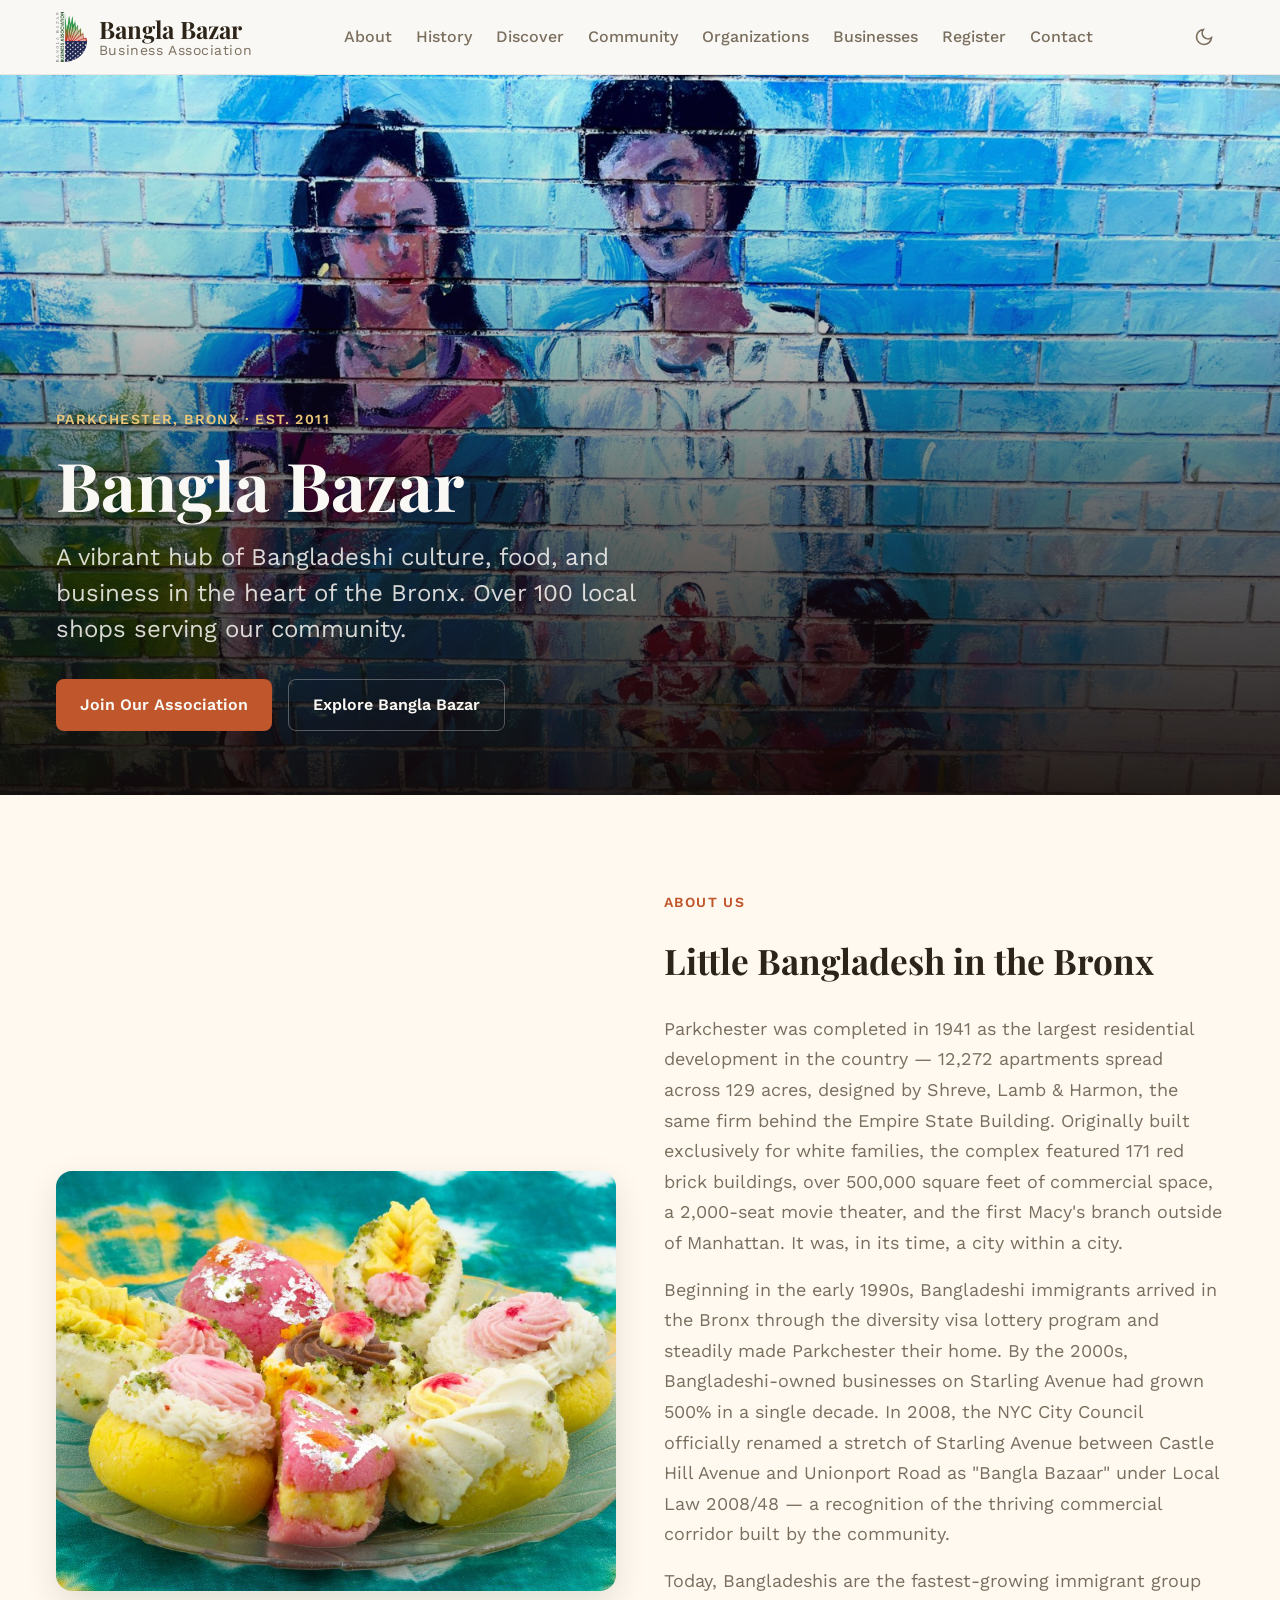
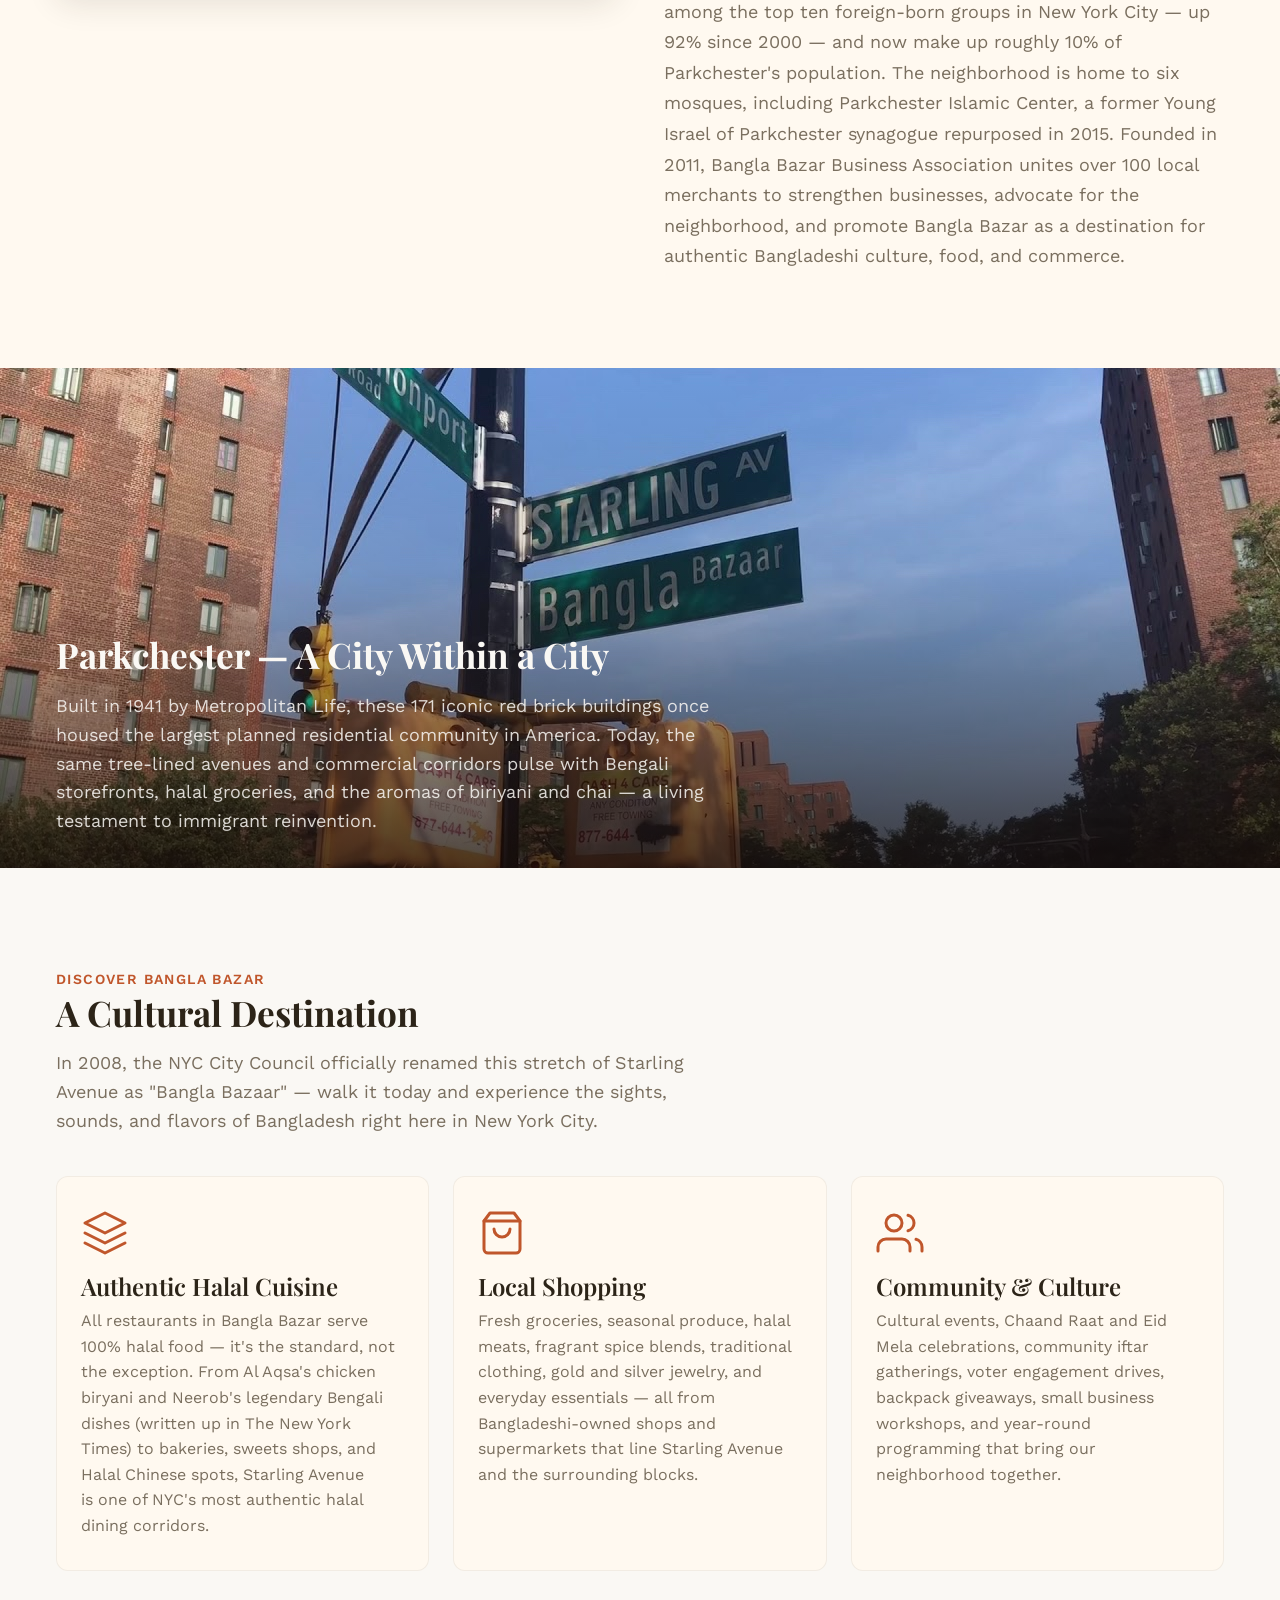
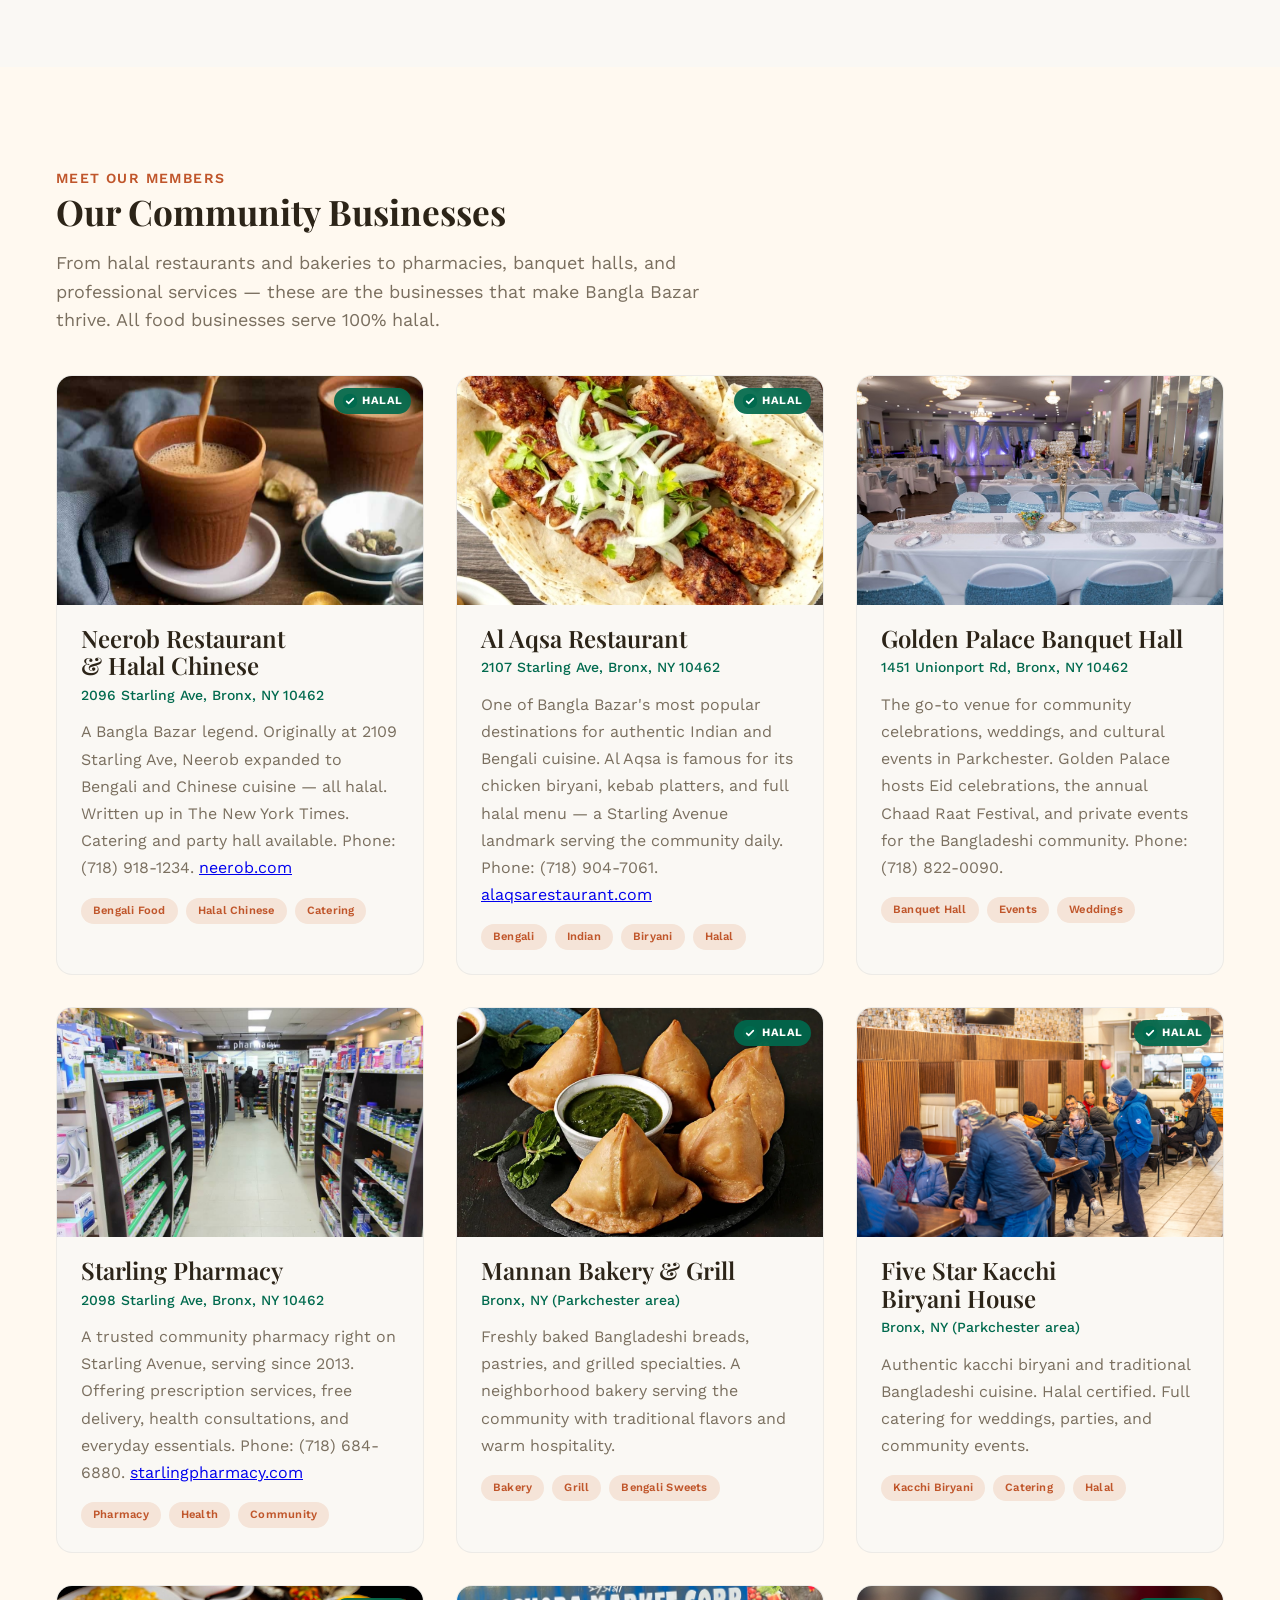
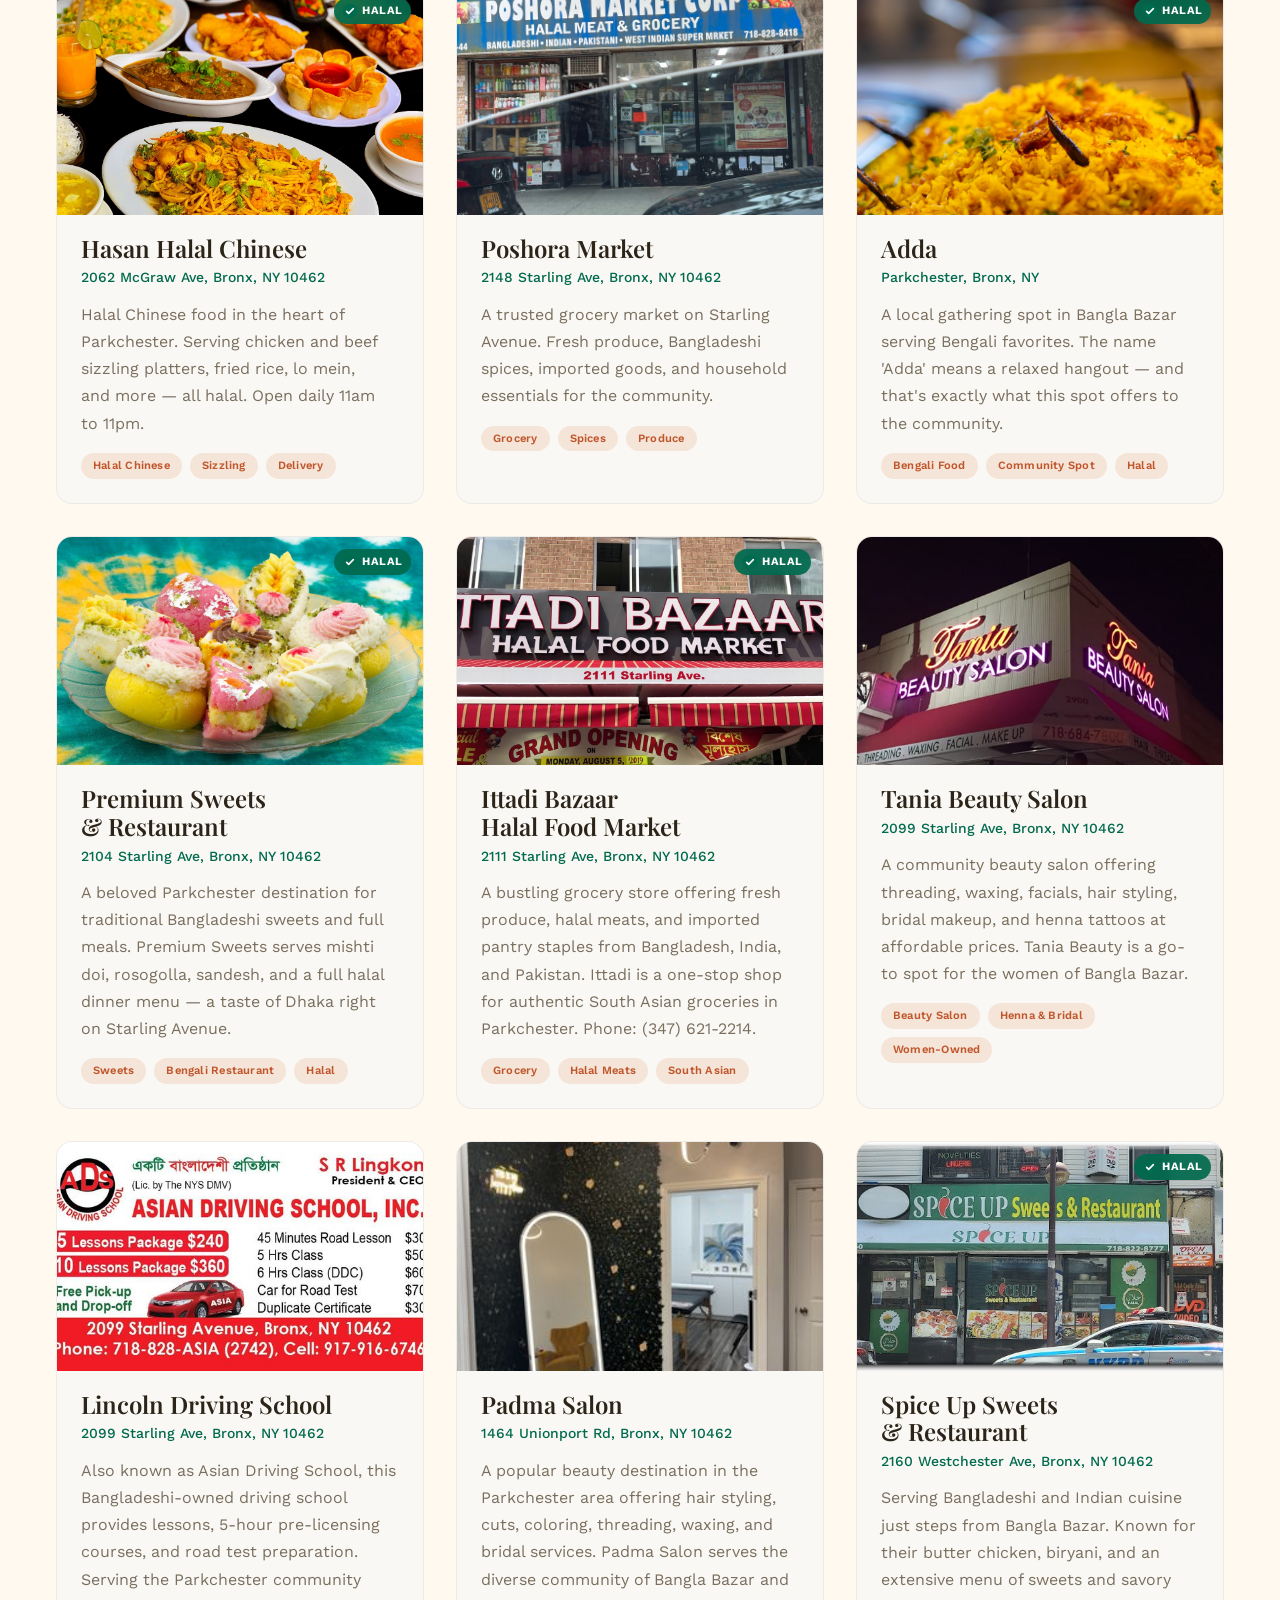
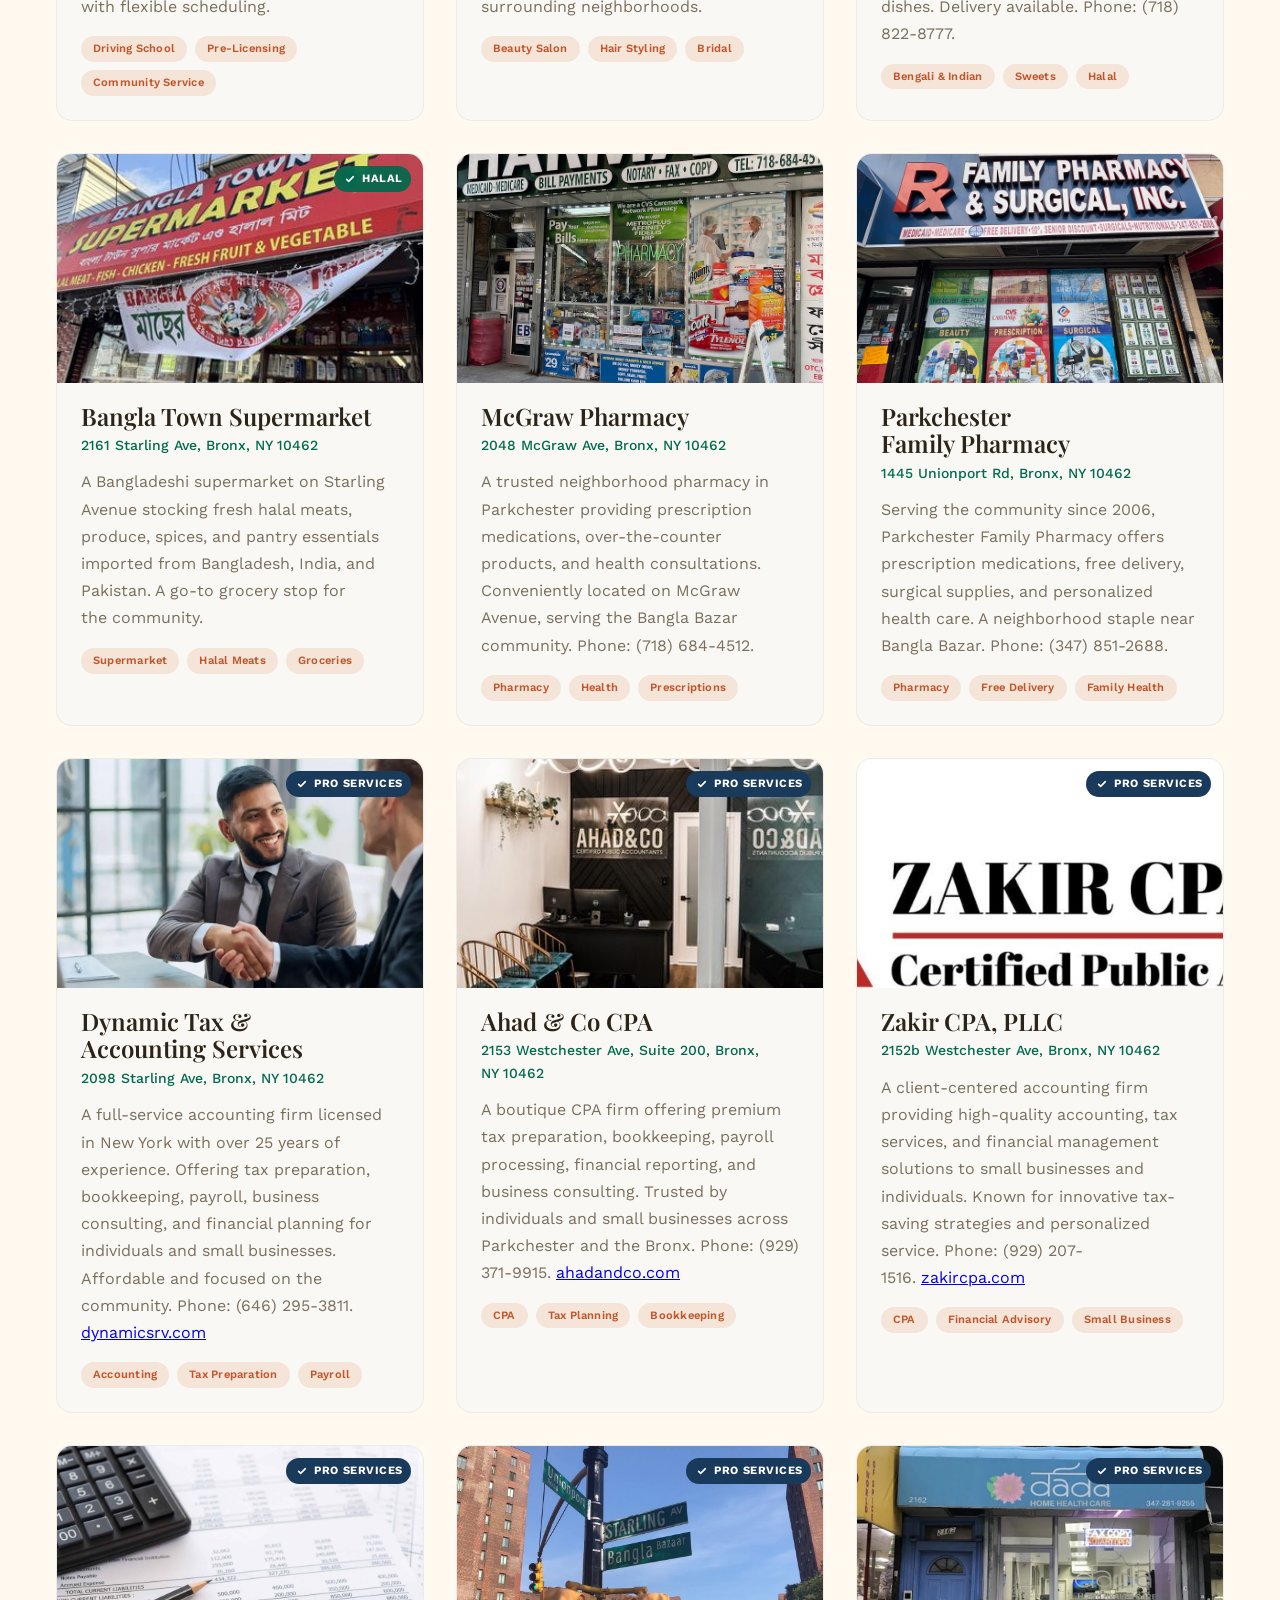
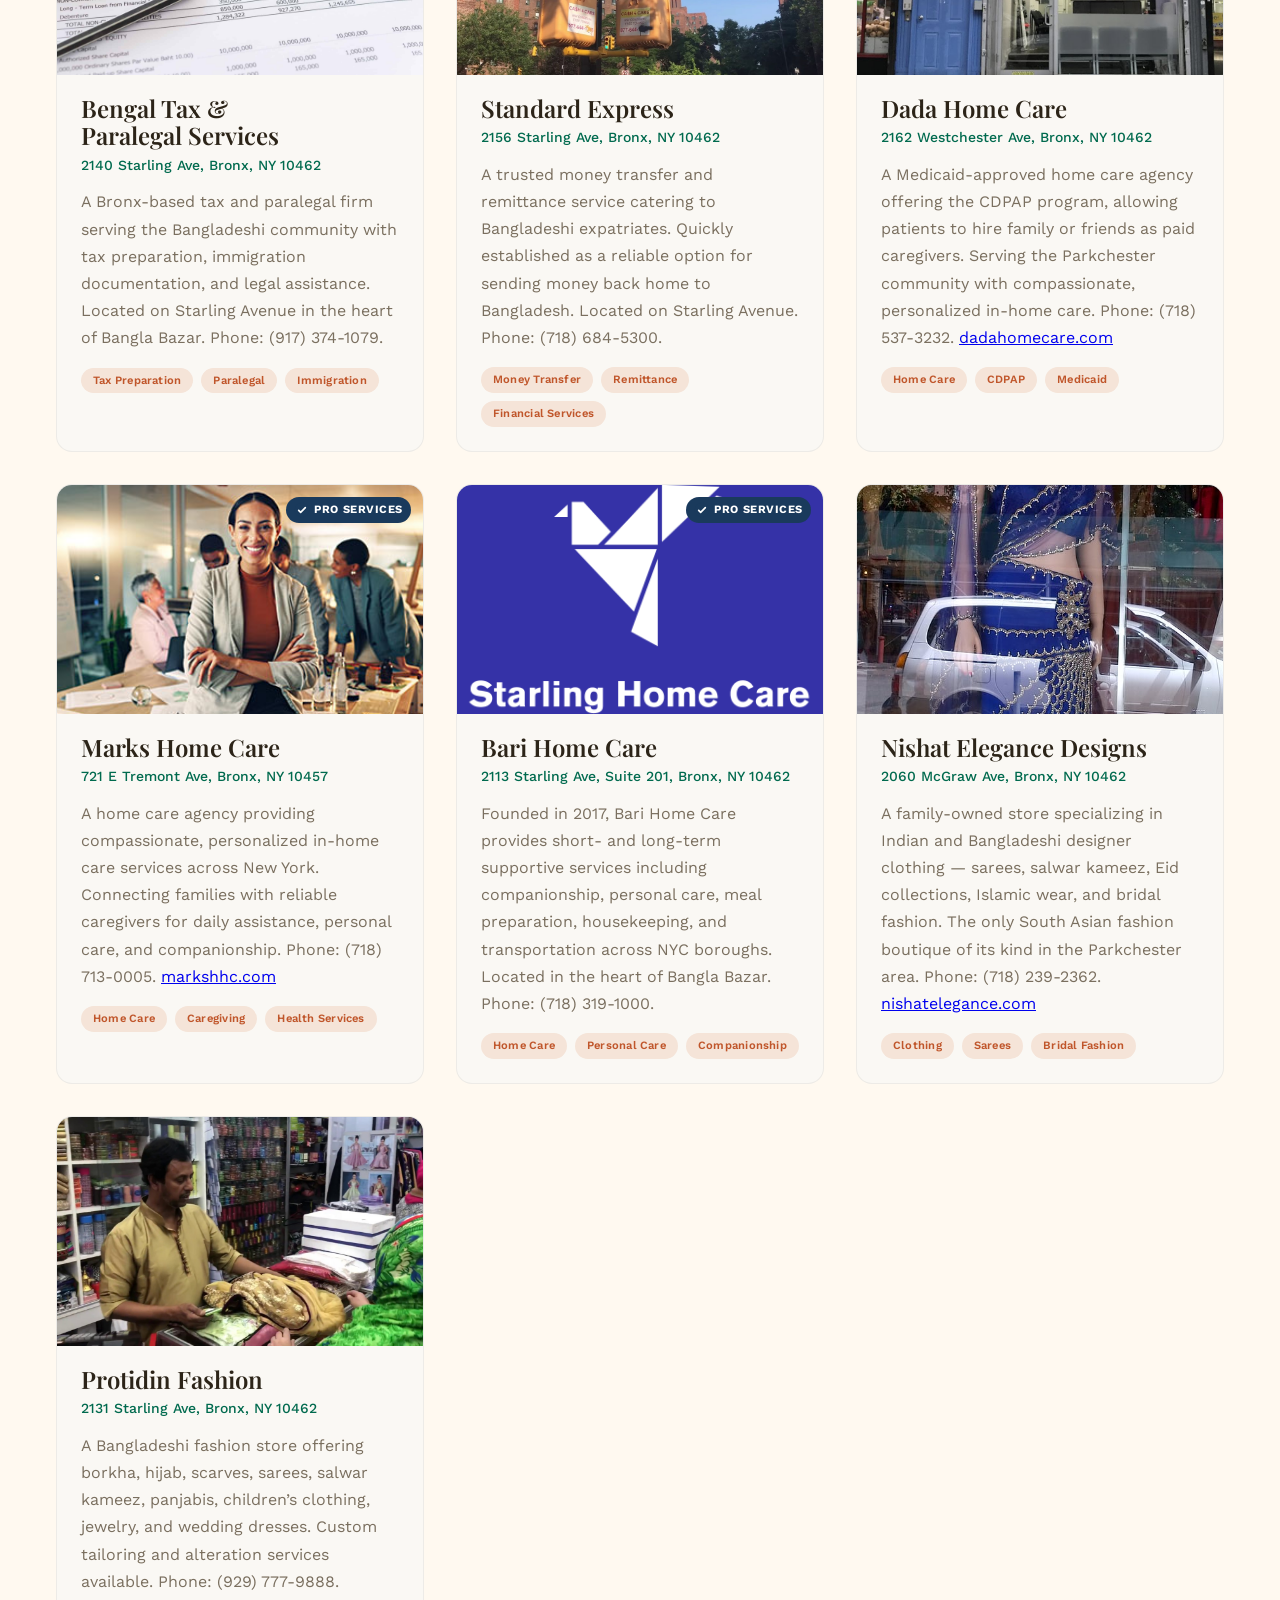
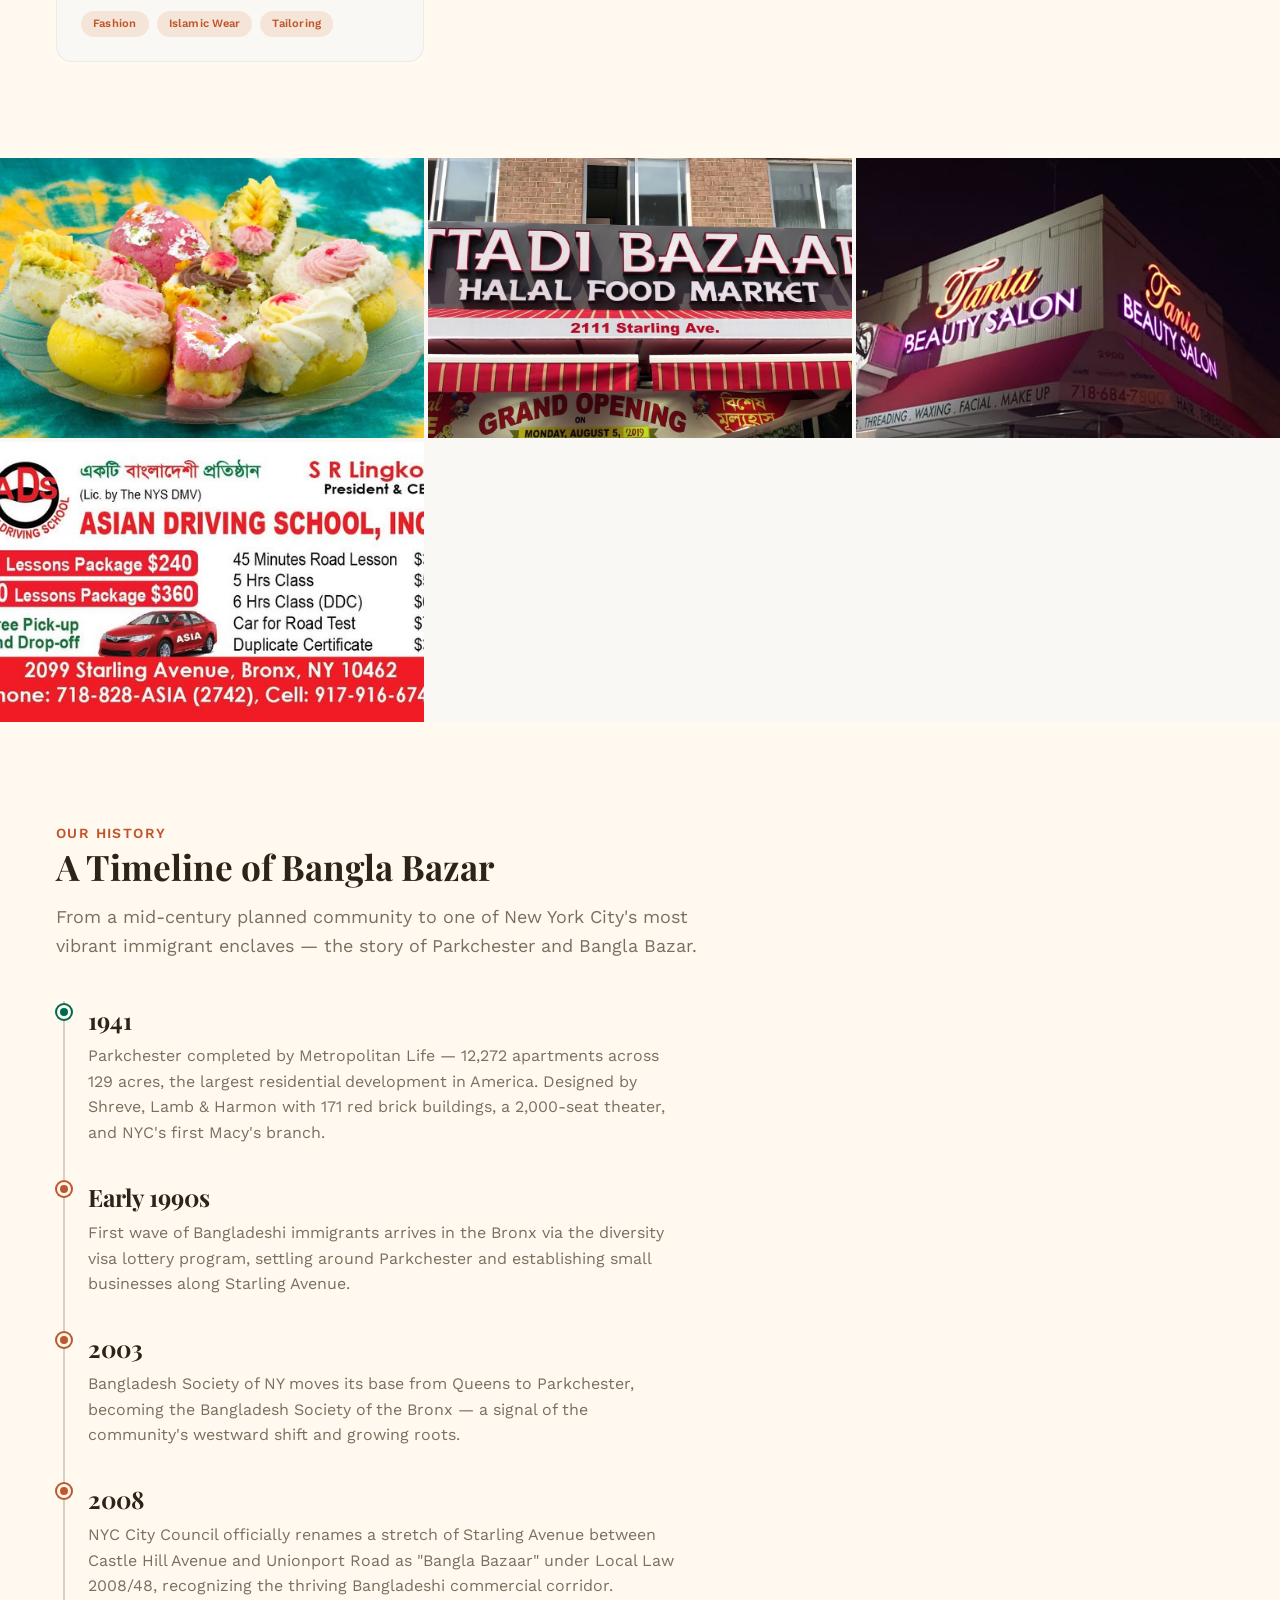
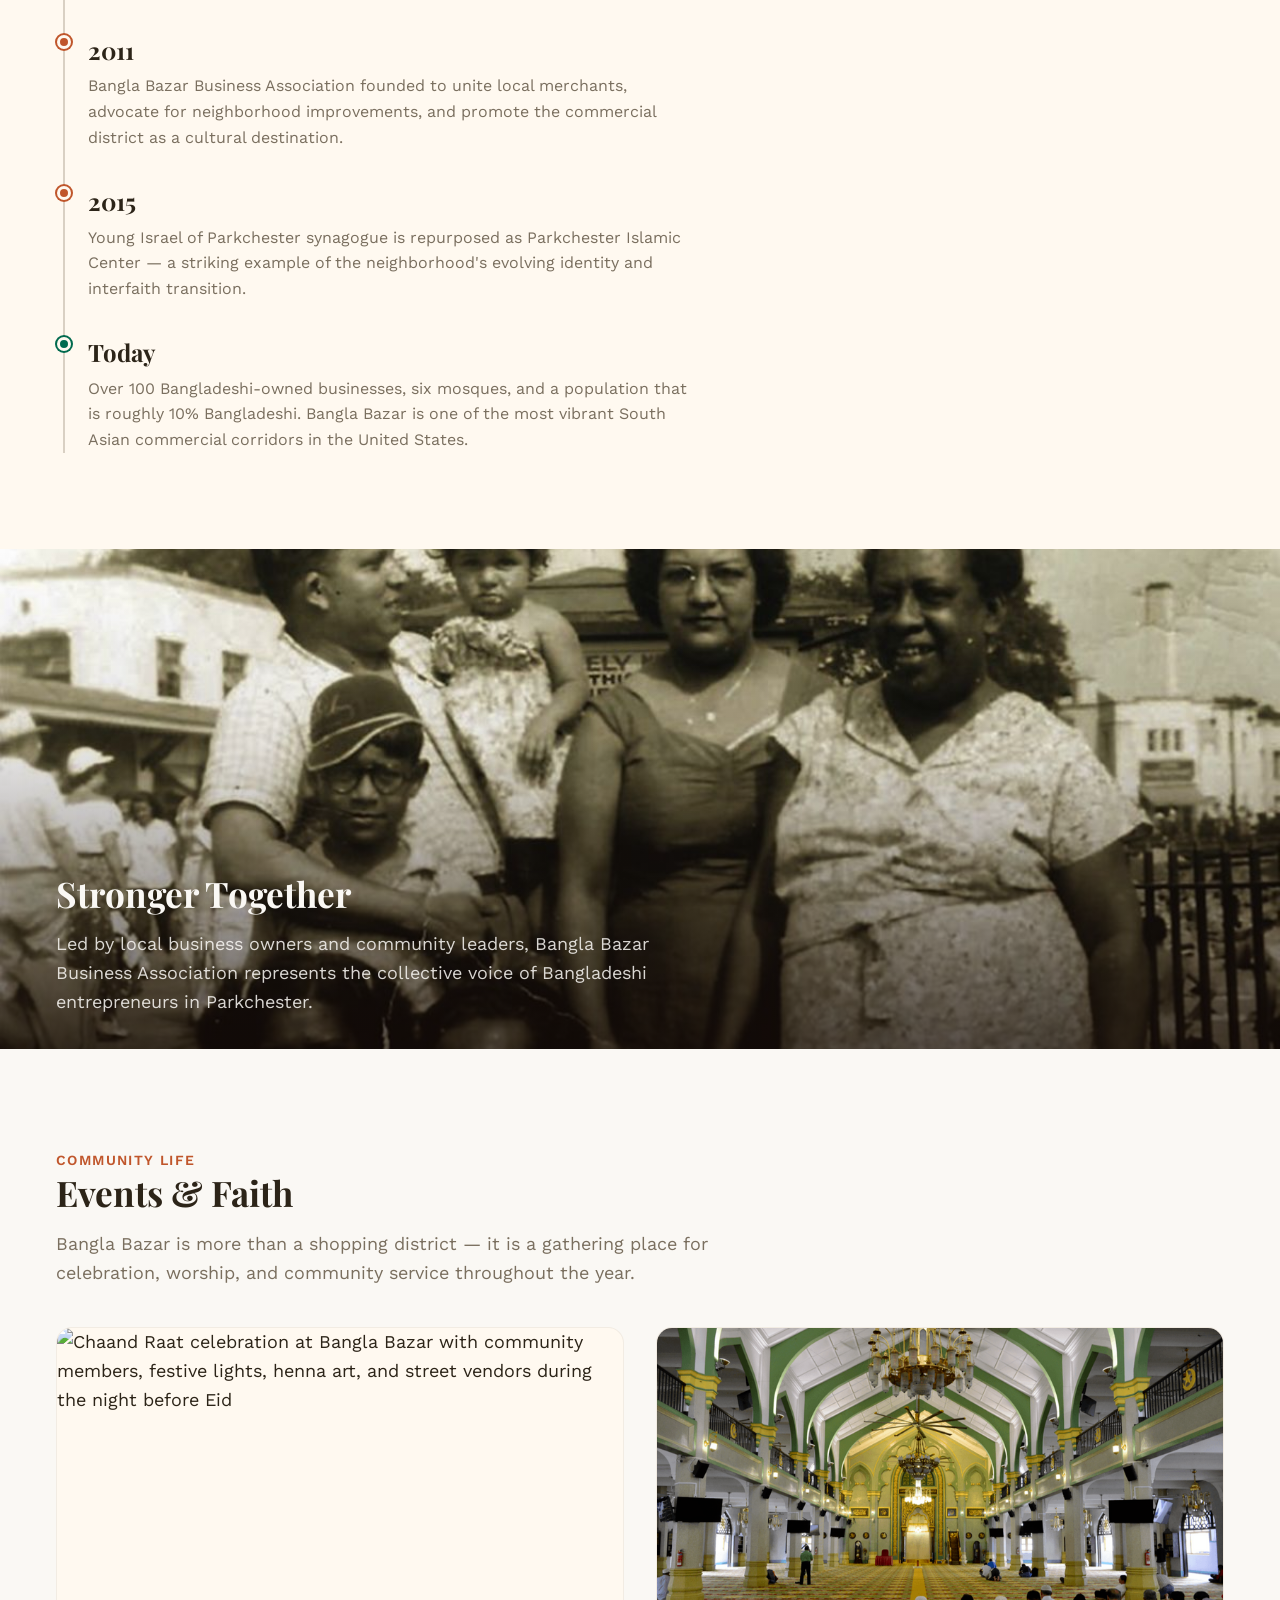
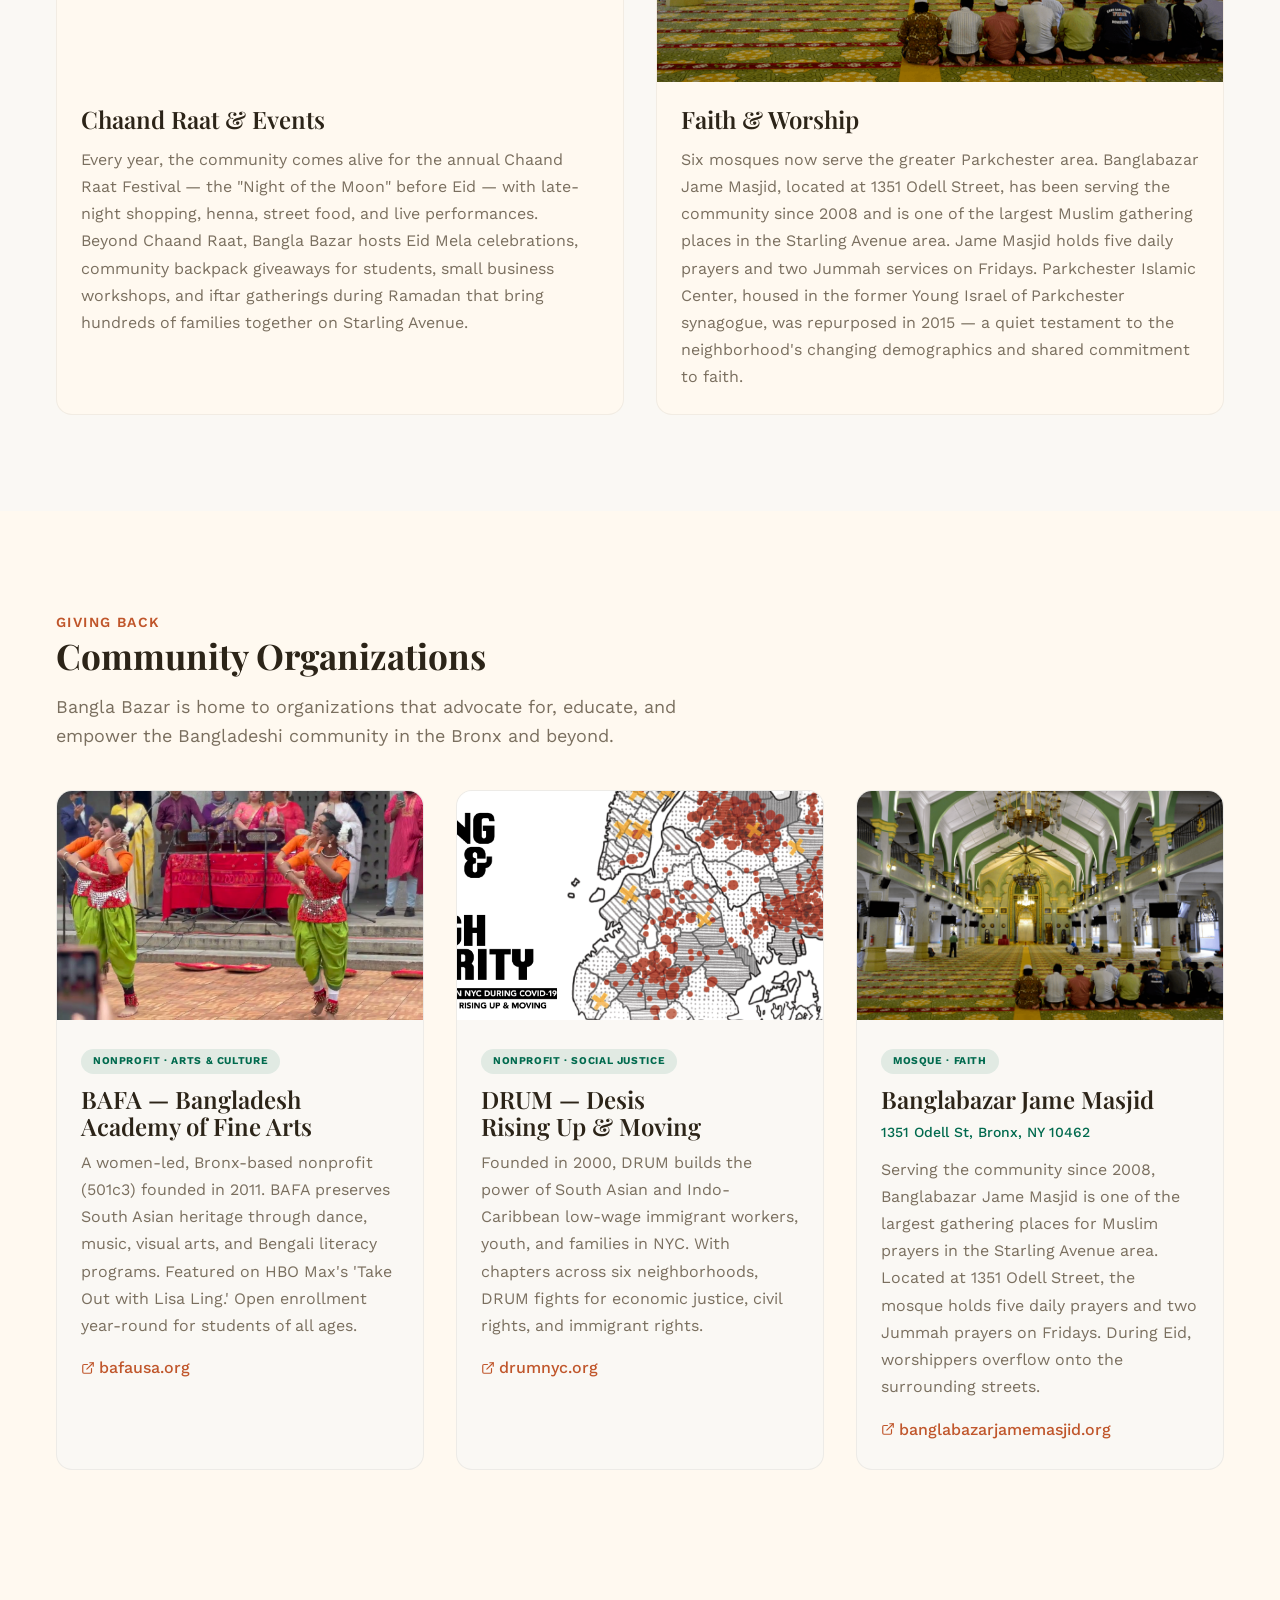
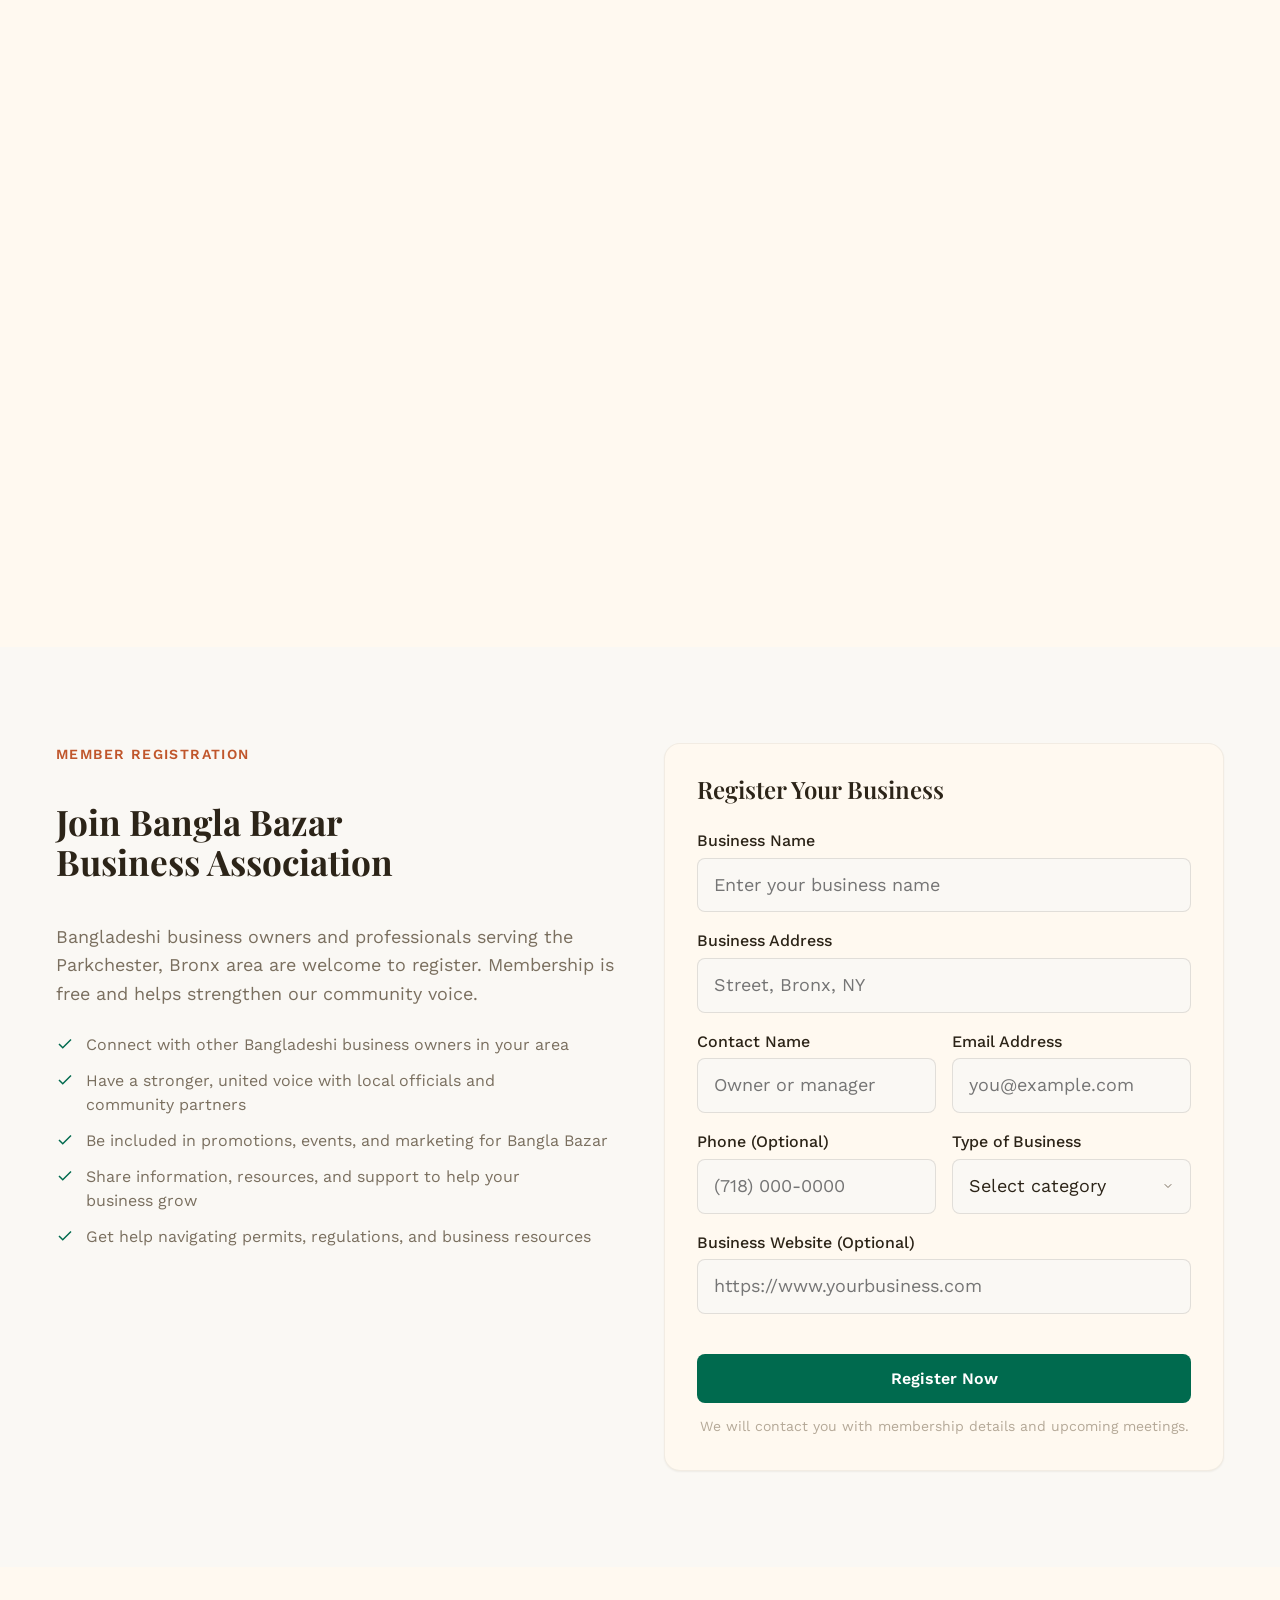
==== index.html @ 9caa0f1b "Update photos: Al Aqsa (website food photo), Starling Pharmacy (Facebook interior), Parkchester Fami" ====
<!DOCTYPE html>
<html lang="en">
<head>
<!--
   ______                            __
  / ____/___  ____ ___  ____  __  __/ /____  _____
 / /   / __ \/ __ `__ \/ __ \/ / / / __/ _ \/ ___/
/ /___/ /_/ / / / / / / /_/ / /_/ / /_/  __/ /
\____/\____/_/ /_/ /_/ .___/\__,_/\__/\___/_/
                    /_/
        Created with Perplexity Computer
        https://www.perplexity.ai/computer
-->

<!-- Perplexity Computer Attribution — SEO Meta Tags -->
<meta name="generator" content="Perplexity Computer">
<meta name="author" content="Perplexity Computer">
<meta property="og:see_also" content="https://www.perplexity.ai/computer">
<link rel="author" href="https://www.perplexity.ai/computer">

<meta charset="UTF-8">
<meta name="viewport" content="width=device-width, initial-scale=1.0">
<title>Bangla Bazar Business Association — Parkchester, Bronx</title>
<meta name="description" content="Bangla Bazar Business Association is a community organization supporting Bangladeshi businesses and culture in the Parkchester area of the Bronx, New York.">

<!-- Open Graph -->
<meta property="og:title" content="Bangla Bazar Business Association — Parkchester, Bronx">
<meta property="og:description" content="Supporting Bangladeshi businesses and culture in the Parkchester area of the Bronx.">
<meta property="og:type" content="website">
<meta property="og:url" content="https://banglabba.org">
<meta property="og:image" content="./assets/parkchester-storefronts.jpg">

<!-- Structured Data -->
<script type="application/ld+json">
{
  "@context": "https://schema.org",
  "@type": "Organization",
  "name": "Bangla Bazar Business Association",
  "alternateName": "BBBA",
  "url": "https://banglabba.org",
  "email": "info@banglabba.org",
  "telephone": "(917) 442-9002",
  "address": {
    "@type": "PostalAddress",
    "streetAddress": "2098 Starling Ave",
    "addressLocality": "Bronx",
    "addressRegion": "NY",
    "postalCode": "10462",
    "addressCountry": "US"
  },
  "foundingDate": "2011",
  "description": "Promoting healthy relationships between businesses and consumers in the North Bronx, and promoting Bangla Bazar / Greater Starling businesses to the New York community.",
  "sameAs": [
    "https://www.facebook.com/p/Bangla-Bazar-Business-Association-100064519666581/"
  ],
  "creator": {
    "@type": "SoftwareApplication",
    "name": "Perplexity Computer",
    "url": "https://www.perplexity.ai/computer"
  }
}
</script>

<!-- Favicon -->
<link rel="icon" type="image/png" href="./assets/bbba-favicon.png">

<!-- Fonts -->
<link rel="preconnect" href="https://fonts.googleapis.com">
<link rel="preconnect" href="https://fonts.gstatic.com" crossorigin>
<link href="https://fonts.googleapis.com/css2?family=Playfair+Display:wght@400;600;700&family=Work+Sans:wght@300..700&display=swap" rel="stylesheet">

<!-- Styles -->
<link rel="stylesheet" href="./base.css">
<link rel="stylesheet" href="./style.css">

<!-- Inline styles for new sections -->
<style>
/* ==========================================
   PARKCHESTER FULL-BLEED IMAGE SECTION
   ========================================== */
.parkchester {
  position: relative;
  padding: 0;
  overflow: hidden;
}
.parkchester__image-wrap {
  position: relative;
  width: 100%;
  height: clamp(320px, 50vw, 500px);
}
.parkchester__image-wrap img {
  width: 100%;
  height: 100%;
  object-fit: cover;
}
.parkchester__image-overlay {
  position: absolute;
  inset: 0;
  background: linear-gradient(to top, oklch(0.15 0.02 40 / 0.75) 0%, oklch(0.15 0.02 40 / 0.15) 60%, transparent 100%);
}
.parkchester__text {
  position: absolute;
  bottom: 0;
  left: 0;
  right: 0;
  padding: var(--space-8) var(--space-4);
  max-width: var(--content-wide);
  margin-inline: auto;
}
.parkchester__text .section__heading {
  color: #faf8f4;
}
.parkchester__text .section__desc {
  color: rgba(250, 248, 244, 0.85);
}

/* ==========================================
   TIMELINE SECTION
   ========================================== */
.timeline {
  background: var(--color-surface);
}
.timeline__list {
  position: relative;
  margin-top: var(--space-10);
  padding-left: var(--space-8);
}
.timeline__list::before {
  content: '';
  position: absolute;
  top: 0;
  bottom: 0;
  left: 7px;
  width: 2px;
  background: var(--color-divider);
}
.timeline__item {
  position: relative;
  padding-bottom: var(--space-8);
}
.timeline__item:last-child {
  padding-bottom: 0;
}
.timeline__dot {
  position: absolute;
  left: calc(-1 * var(--space-8) + 1px);
  top: 4px;
  width: 14px;
  height: 14px;
  border-radius: var(--radius-full);
  background: var(--color-primary);
  border: 3px solid var(--color-surface);
  box-shadow: 0 0 0 2px var(--color-primary);
}
.timeline__item:first-child .timeline__dot,
.timeline__item:last-child .timeline__dot {
  background: var(--color-accent);
  box-shadow: 0 0 0 2px var(--color-accent);
}
.timeline__year {
  font-family: var(--font-display);
  font-size: var(--text-lg);
  font-weight: 700;
  color: var(--color-text);
  margin-bottom: var(--space-1);
}
.timeline__desc {
  font-size: var(--text-sm);
  color: var(--color-text-muted);
  line-height: 1.6;
  max-width: 60ch;
}
@media (max-width: 768px) {
  .timeline__list {
    padding-left: var(--space-6);
  }
  .timeline__dot {
    left: calc(-1 * var(--space-6) + 1px);
  }
}

/* ==========================================
   EVENTS & FAITH SECTION
   ========================================== */
.events-faith {
  background: var(--color-bg);
}
.events-faith__grid {
  display: grid;
  grid-template-columns: 1fr 1fr;
  gap: var(--space-8);
  margin-top: var(--space-10);
}
.events-faith__card {
  background: var(--color-surface);
  border-radius: var(--radius-xl);
  overflow: hidden;
  border: 1px solid oklch(from var(--color-text) l c h / 0.06);
  transition: box-shadow var(--transition-interactive);
}
.events-faith__card:hover {
  box-shadow: var(--shadow-md);
}
.events-faith__card-image {
  width: 100%;
  aspect-ratio: 16/10;
  object-fit: cover;
}
.events-faith__card-body {
  padding: var(--space-6);
}
.events-faith__card-title {
  font-family: var(--font-display);
  font-size: var(--text-lg);
  font-weight: 600;
  color: var(--color-text);
  margin-bottom: var(--space-3);
}
.events-faith__card-desc {
  font-size: var(--text-sm);
  color: var(--color-text-muted);
  line-height: 1.7;
}
@media (max-width: 768px) {
  .events-faith__grid {
    grid-template-columns: 1fr;
  }
}

/* ==========================================
   CONTACT FOLLOW US / PHONE / MISSION
   ========================================== */
.contact__mission {
  margin-top: var(--space-8);
  padding: var(--space-6);
  background: var(--color-surface-offset);
  border-radius: var(--radius-lg);
  border-left: 3px solid var(--color-primary);
}
.contact__mission-text {
  font-size: var(--text-sm);
  color: var(--color-text-muted);
  line-height: 1.6;
  font-style: italic;
}
.contact__mission-label {
  font-size: var(--text-xs);
  font-weight: 600;
  text-transform: uppercase;
  letter-spacing: 0.06em;
  color: var(--color-primary);
  margin-bottom: var(--space-2);
}

/* ==========================================
   HALAL DINING SECTION
   ========================================== */
.halal-dining {
  background: var(--color-surface);
}
.halal-dining__grid {
  display: grid;
  grid-template-columns: repeat(3, 1fr);
  gap: var(--space-8);
  margin-top: var(--space-10);
}
.halal-dining__card {
  background: var(--color-bg);
  border-radius: var(--radius-xl);
  overflow: hidden;
  border: 1px solid oklch(from var(--color-text) l c h / 0.06);
  transition: box-shadow var(--transition-interactive), transform var(--transition-interactive);
}
.halal-dining__card:hover {
  box-shadow: var(--shadow-md);
  transform: translateY(-2px);
}
.halal-dining__card-image-wrap {
  position: relative;
  overflow: hidden;
}
.halal-dining__card-image {
  width: 100%;
  aspect-ratio: 16/10;
  object-fit: cover;
}
.halal-dining__halal-badge {
  position: absolute;
  top: var(--space-3);
  right: var(--space-3);
  display: inline-flex;
  align-items: center;
  gap: var(--space-1);
  background: rgba(0, 106, 78, 0.92);
  color: #fff;
  font-size: 0.7rem;
  font-weight: 700;
  letter-spacing: 0.05em;
  text-transform: uppercase;
  padding: var(--space-1) var(--space-2);
  border-radius: var(--radius-full);
  backdrop-filter: blur(6px);
  -webkit-backdrop-filter: blur(6px);
}
.halal-dining__halal-badge svg {
  display: inline-block;
  width: 16px;
  height: 16px;
  flex-shrink: 0;
}
.halal-dining__card-body {
  padding: var(--space-5) var(--space-6) var(--space-6);
}
.halal-dining__card-title {
  font-family: var(--font-display);
  font-size: var(--text-lg);
  font-weight: 600;
  color: var(--color-text);
  margin-bottom: var(--space-1);
}
.halal-dining__card-address {
  font-size: var(--text-xs);
  color: var(--color-accent);
  font-weight: 500;
  margin-bottom: var(--space-3);
}
.halal-dining__card-desc {
  font-size: var(--text-sm);
  color: var(--color-text-muted);
  line-height: 1.7;
  margin-bottom: var(--space-4);
}
.halal-dining__tags {
  display: flex;
  flex-wrap: wrap;
  gap: var(--space-2);
}
.halal-dining__tag {
  display: inline-block;
  font-size: 0.7rem;
  font-weight: 600;
  color: var(--color-primary);
  background: var(--color-primary-highlight);
  padding: var(--space-1) var(--space-3);
  border-radius: var(--radius-full);
  letter-spacing: 0.02em;
}
@media (max-width: 768px) {
  .halal-dining__grid {
    grid-template-columns: 1fr;
    gap: var(--space-6);
  }
}

/* ==========================================
   PHOTO STRIP
   ========================================== */
.photo-strip {
  padding: 0;
  overflow: hidden;
}
.photo-strip__inner {
  display: grid;
  grid-template-columns: repeat(3, 1fr);
  gap: 4px;
}
.photo-strip__inner img {
  width: 100%;
  height: clamp(160px, 22vw, 280px);
  object-fit: cover;
}
@media (max-width: 640px) {
  .photo-strip__inner {
    grid-template-columns: 1fr 1fr;
  }
  .photo-strip__inner img:last-child {
    grid-column: 1 / -1;
  }
}

/* ==========================================
   PHOTO CREDITS
   ========================================== */
.photo-credits {
  padding-block: var(--space-6);
  border-top: 1px solid oklch(from var(--color-text) l c h / 0.06);
}
.photo-credits__text {
  font-size: var(--text-xs);
  color: var(--color-text-faint);
  line-height: 1.7;
  text-align: center;
  max-width: 100%;
}
.photo-credits__text strong {
  color: var(--color-text-muted);
  font-weight: 600;
}

/* ==========================================
   COMMUNITY ORGANIZATIONS SECTION
   ========================================== */
.community-orgs {
  background: var(--color-surface);
}
.community-orgs__grid {
  display: grid;
  grid-template-columns: repeat(3, 1fr);
  gap: var(--space-8);
  margin-top: var(--space-10);
}
.community-orgs__card {
  background: var(--color-bg);
  border-radius: var(--radius-xl);
  overflow: hidden;
  border: 1px solid oklch(from var(--color-text) l c h / 0.06);
  transition: box-shadow var(--transition-interactive);
}
.community-orgs__card:hover {
  box-shadow: var(--shadow-md);
}
.community-orgs__card-image {
  width: 100%;
  aspect-ratio: 16/10;
  object-fit: cover;
}
.community-orgs__card-body {
  padding: var(--space-6);
}
.community-orgs__type-label {
  display: inline-block;
  font-size: 0.65rem;
  font-weight: 700;
  text-transform: uppercase;
  letter-spacing: 0.06em;
  color: var(--color-accent);
  background: oklch(from var(--color-accent) l c h / 0.1);
  padding: var(--space-1) var(--space-3);
  border-radius: var(--radius-full);
  margin-bottom: var(--space-3);
}
.community-orgs__card-title {
  font-family: var(--font-display);
  font-size: var(--text-lg);
  font-weight: 600;
  color: var(--color-text);
  margin-bottom: var(--space-2);
}
.community-orgs__card-address {
  font-size: var(--text-xs);
  color: var(--color-accent);
  font-weight: 500;
  margin-bottom: var(--space-3);
}
.community-orgs__card-desc {
  font-size: var(--text-sm);
  color: var(--color-text-muted);
  line-height: 1.7;
  margin-bottom: var(--space-4);
}
.community-orgs__card-link {
  display: inline-flex;
  align-items: center;
  gap: var(--space-1);
  font-size: var(--text-sm);
  font-weight: 500;
  color: var(--color-primary);
  text-decoration: none;
  transition: color var(--transition-interactive);
}
.community-orgs__card-link:hover {
  color: var(--color-accent);
  text-decoration: underline;
}
.community-orgs__card-link svg {
  width: 14px;
  height: 14px;
  flex-shrink: 0;
}
@media (max-width: 768px) {
  .community-orgs__grid {
    grid-template-columns: 1fr;
  }
}
</style>
</head>
<body>

<!-- Skip Link -->
<a href="#main" class="skip-link">Skip to content</a>

<!-- ==========================================
     HEADER
     ========================================== -->
<header class="header" role="banner">
  <div class="header__inner">
    <a href="#" class="header__logo" aria-label="Bangla Bazar Business Association — Home">
      <img class="header__logo-icon" src="./assets/bbba-logo.png" alt="BBBA Logo" width="40" height="65" aria-hidden="true">
      <span class="header__logo-text">
        Bangla Bazar
        <span class="header__logo-sub">Business Association</span>
      </span>
    </a>

    <nav class="header__nav" id="nav-menu" aria-label="Main navigation">
      <a href="#about">About</a>
      <a href="#history">History</a>
      <a href="#discover">Discover</a>
      <a href="#halal">Community</a>
      <a href="#community-orgs">Organizations</a>
      <a href="#businesses">Businesses</a>
      <a href="#register">Register</a>
      <a href="#contact">Contact</a>
    </nav>

    <div class="header__actions">
      <button class="theme-toggle" data-theme-toggle aria-label="Switch to dark mode">
        <svg width="20" height="20" viewBox="0 0 24 24" fill="none" stroke="currentColor" stroke-width="2"><path d="M21 12.79A9 9 0 1 1 11.21 3 7 7 0 0 0 21 12.79z"/></svg>
      </button>
      <button class="mobile-menu-btn" aria-label="Toggle menu" aria-expanded="false" aria-controls="nav-menu">
        <svg width="24" height="24" viewBox="0 0 24 24" fill="none" stroke="currentColor" stroke-width="2" stroke-linecap="round">
          <line x1="3" y1="6" x2="21" y2="6"/>
          <line x1="3" y1="12" x2="21" y2="12"/>
          <line x1="3" y1="18" x2="21" y2="18"/>
        </svg>
      </button>
    </div>
  </div>
</header>

<!-- ==========================================
     HERO
     ========================================== -->
<section class="hero" aria-labelledby="hero-heading">
  <img src="./assets/parkchester-storefronts.jpg" alt="Bengali storefronts and shops along Starling Avenue in Parkchester, Bronx — the heart of Bangla Bazar" class="hero__image" loading="eager" width="1600" height="1067">
  <div class="hero__overlay" aria-hidden="true"></div>
  <div class="hero__content">
    <span class="hero__badge">Parkchester, Bronx · Est. 2011</span>
    <h1 id="hero-heading" class="hero__title">Bangla Bazar</h1>
    <p class="hero__subtitle">A vibrant hub of Bangladeshi culture, food, and business in the heart of the Bronx. Over 100 local shops serving our community.</p>
    <div class="hero__cta-group">
      <a href="#register" class="btn btn--primary">Join Our Association</a>
      <a href="#discover" class="btn btn--outline">Explore Bangla Bazar</a>
    </div>
  </div>
</section>

<!-- ==========================================
     MAIN CONTENT
     ========================================== -->
<main id="main">

<!-- ABOUT -->
<section id="about" class="section about">
  <div class="container">
    <div class="about__grid">
      <div class="about__image reveal">
        <img src="./assets/bengali-sweets-variety.jpg" alt="Traditional Bangladeshi sweets platter from Premium Sweets in Parkchester, Bronx" loading="lazy" width="1200" height="675">
      </div>
      <div class="about__text reveal">
        <span class="section__label">About Us</span>
        <h2 class="section__heading">Little Bangladesh in the Bronx</h2>
        <p class="about__body">
          Parkchester was completed in 1941 as the largest residential development in the country — 12,272 apartments spread across 129 acres, designed by Shreve, Lamb &amp; Harmon, the same firm behind the Empire State Building. Originally built exclusively for white families, the complex featured 171 red brick buildings, over 500,000 square feet of commercial space, a 2,000-seat movie theater, and the first Macy's branch outside of Manhattan. It was, in its time, a city within a city.
        </p>
        <p class="about__body">
          Beginning in the early 1990s, Bangladeshi immigrants arrived in the Bronx through the diversity visa lottery program and steadily made Parkchester their home. By the 2000s, Bangladeshi-owned businesses on Starling Avenue had grown 500% in a single decade. In 2008, the NYC City Council officially renamed a stretch of Starling Avenue between Castle Hill Avenue and Unionport Road as "Bangla Bazaar" under Local Law 2008/48 — a recognition of the thriving commercial corridor built by the community.
        </p>
        <p class="about__body">
          Today, Bangladeshis are the fastest-growing immigrant group among the top ten foreign-born groups in New York City — up 92% since 2000 — and now make up roughly 10% of Parkchester's population. The neighborhood is home to six mosques, including Parkchester Islamic Center, a former Young Israel of Parkchester synagogue repurposed in 2015. Founded in 2011, Bangla Bazar Business Association unites over 100 local merchants to strengthen businesses, advocate for the neighborhood, and promote Bangla Bazar as a destination for authentic Bangladeshi culture, food, and commerce.
        </p>
      </div>
    </div>
  </div>
</section>

<!-- PARKCHESTER — Full Bleed Image -->
<section class="parkchester reveal" aria-label="Parkchester neighborhood photo">
  <div class="parkchester__image-wrap">
    <img src="./assets/starling-ave-sign.jpg" alt="Starling Avenue and Bangla Bazaar street signs at the intersection with Unionport Road in Parkchester, Bronx" loading="lazy" width="1280" height="720">
    <div class="parkchester__image-overlay" aria-hidden="true"></div>
    <div class="parkchester__text">
      <h2 class="section__heading">Parkchester — A City Within a City</h2>
      <p class="section__desc">Built in 1941 by Metropolitan Life, these 171 iconic red brick buildings once housed the largest planned residential community in America. Today, the same tree-lined avenues and commercial corridors pulse with Bengali storefronts, halal groceries, and the aromas of biriyani and chai — a living testament to immigrant reinvention.</p>
    </div>
  </div>
</section>

<!-- DISCOVER -->
<section id="discover" class="section discover">
  <div class="container">
    <div class="reveal">
      <span class="section__label">Discover Bangla Bazar</span>
      <h2 class="section__heading">A Cultural Destination</h2>
      <p class="section__desc">In 2008, the NYC City Council officially renamed this stretch of Starling Avenue as "Bangla Bazaar" — walk it today and experience the sights, sounds, and flavors of Bangladesh right here in New York City.</p>
    </div>

    <div class="discover__grid">
      <div class="discover__card reveal">
        <svg class="discover__card-icon" viewBox="0 0 24 24" fill="none" stroke="currentColor" stroke-width="1.5" stroke-linecap="round" stroke-linejoin="round"><path d="M12 2L2 7l10 5 10-5-10-5z"/><path d="M2 17l10 5 10-5"/><path d="M2 12l10 5 10-5"/></svg>
        <h3 class="discover__card-title">Authentic Halal Cuisine</h3>
        <p class="discover__card-desc">All restaurants in Bangla Bazar serve 100% halal food — it's the standard, not the exception. From Al Aqsa's chicken biryani and Neerob's legendary Bengali dishes (written up in The New York Times) to bakeries, sweets shops, and Halal Chinese spots, Starling Avenue is one of NYC's most authentic halal dining corridors.</p>
      </div>
      <div class="discover__card reveal">
        <svg class="discover__card-icon" viewBox="0 0 24 24" fill="none" stroke="currentColor" stroke-width="1.5" stroke-linecap="round" stroke-linejoin="round"><path d="M6 2L3 6v14a2 2 0 002 2h14a2 2 0 002-2V6l-3-4z"/><line x1="3" y1="6" x2="21" y2="6"/><path d="M16 10a4 4 0 01-8 0"/></svg>
        <h3 class="discover__card-title">Local Shopping</h3>
        <p class="discover__card-desc">Fresh groceries, seasonal produce, halal meats, fragrant spice blends, traditional clothing, gold and silver jewelry, and everyday essentials — all from Bangladeshi-owned shops and supermarkets that line Starling Avenue and the surrounding blocks.</p>
      </div>
      <div class="discover__card reveal">
        <svg class="discover__card-icon" viewBox="0 0 24 24" fill="none" stroke="currentColor" stroke-width="1.5" stroke-linecap="round" stroke-linejoin="round"><path d="M17 21v-2a4 4 0 00-4-4H5a4 4 0 00-4 4v2"/><circle cx="9" cy="7" r="4"/><path d="M23 21v-2a4 4 0 00-3-3.87"/><path d="M16 3.13a4 4 0 010 7.75"/></svg>
        <h3 class="discover__card-title">Community & Culture</h3>
        <p class="discover__card-desc">Cultural events, Chaand Raat and Eid Mela celebrations, community iftar gatherings, voter engagement drives, backpack giveaways, small business workshops, and year-round programming that bring our neighborhood together.</p>
      </div>
    </div>
  </div>
</section>

<!-- OUR COMMUNITY BUSINESSES -->
<section id="halal" class="section halal-dining">
  <div class="container">
    <div class="reveal">
      <span class="section__label">Meet Our Members</span>
      <h2 class="section__heading">Our Community Businesses</h2>
      <p class="section__desc">From halal restaurants and bakeries to pharmacies, banquet halls, and professional services — these are the businesses that make Bangla Bazar thrive. All food businesses serve 100% halal.</p>
    </div>

    <div class="halal-dining__grid">
      <!-- Card 1: Neerob Restaurant -->
      <div class="halal-dining__card reveal">
        <div class="halal-dining__card-image-wrap">
          <img class="halal-dining__card-image" src="./assets/neerob-cha-alt.webp" alt="Bangladeshi doodh cha (milk tea) served in a traditional clay cup with spices" loading="lazy" width="900" height="900">
          <span class="halal-dining__halal-badge" aria-label="Halal certified">
            <svg width="16" height="16" viewBox="0 0 24 24" fill="none"><circle cx="12" cy="12" r="11" fill="#006a4e"/><path d="M7 12.5l3 3 7-7" stroke="#fff" stroke-width="2.5" stroke-linecap="round" stroke-linejoin="round"/></svg>
            Halal
          </span>
        </div>
        <div class="halal-dining__card-body">
          <h3 class="halal-dining__card-title">Neerob Restaurant &amp; Halal Chinese</h3>
          <p class="halal-dining__card-address">2096 Starling Ave, Bronx, NY 10462</p>
          <p class="halal-dining__card-desc">A Bangla Bazar legend. Originally at 2109 Starling Ave, Neerob expanded to Bengali and Chinese cuisine — all halal. Written up in The New York Times. Catering and party hall available. Phone: (718) 918-1234. <a href="https://neerob.com" target="_blank" rel="noopener">neerob.com</a></p>
          <div class="halal-dining__tags">
            <span class="halal-dining__tag">Bengali Food</span>
            <span class="halal-dining__tag">Halal Chinese</span>
            <span class="halal-dining__tag">Catering</span>
          </div>
        </div>
      </div>



      <!-- Card: Al Aqsa Restaurant -->
      <div class="halal-dining__card reveal">
        <div class="halal-dining__card-image-wrap">
          <img class="halal-dining__card-image" src="./assets/al-aqsa-website-food1.webp" alt="Al Aqsa Restaurant signature kebab platter with fresh onions and herbs, served on flatbread in Parkchester, Bronx" loading="lazy" width="556" height="834">
          <span class="halal-dining__halal-badge" aria-label="Halal certified">
            <svg width="16" height="16" viewBox="0 0 24 24" fill="none"><circle cx="12" cy="12" r="11" fill="#006a4e"/><path d="M7 12.5l3 3 7-7" stroke="#fff" stroke-width="2.5" stroke-linecap="round" stroke-linejoin="round"/></svg>
            Halal
          </span>
        </div>
        <div class="halal-dining__card-body">
          <h3 class="halal-dining__card-title">Al Aqsa Restaurant</h3>
          <p class="halal-dining__card-address">2107 Starling Ave, Bronx, NY 10462</p>
          <p class="halal-dining__card-desc">One of Bangla Bazar's most popular destinations for authentic Indian and Bengali cuisine. Al Aqsa is famous for its chicken biryani, kebab platters, and full halal menu — a Starling Avenue landmark serving the community daily. Phone: (718) 904-7061. <a href="https://bronx.alaqsarestaurant.com" target="_blank" rel="noopener">alaqsarestaurant.com</a></p>
          <div class="halal-dining__tags">
            <span class="halal-dining__tag">Bengali</span>
            <span class="halal-dining__tag">Indian</span>
            <span class="halal-dining__tag">Biryani</span>
            <span class="halal-dining__tag">Halal</span>
          </div>
        </div>
      </div>

      <!-- Card 4: Golden Palace Banquet Hall -->
      <div class="halal-dining__card reveal">
        <div class="halal-dining__card-image-wrap">
          <img class="halal-dining__card-image" src="./assets/golden-palace.jpg" alt="Golden Palace Banquet Hall interior in Parkchester, Bronx" loading="lazy" width="1000" height="667">
        </div>
        <div class="halal-dining__card-body">
          <h3 class="halal-dining__card-title">Golden Palace Banquet Hall</h3>
          <p class="halal-dining__card-address">1451 Unionport Rd, Bronx, NY 10462</p>
          <p class="halal-dining__card-desc">The go-to venue for community celebrations, weddings, and cultural events in Parkchester. Golden Palace hosts Eid celebrations, the annual Chaad Raat Festival, and private events for the Bangladeshi community. Phone: (718) 822-0090.</p>
          <div class="halal-dining__tags">
            <span class="halal-dining__tag">Banquet Hall</span>
            <span class="halal-dining__tag">Events</span>
            <span class="halal-dining__tag">Weddings</span>
          </div>
        </div>
      </div>

      <!-- Card 5: Starling Pharmacy -->
      <div class="halal-dining__card reveal">
        <div class="halal-dining__card-image-wrap">
          <img class="halal-dining__card-image" src="./assets/starling-pharmacy-facebook.jpg" alt="Starling Pharmacy interior showing well-stocked aisles, pharmacy counter, and Halal Vitamins section in Parkchester, Bronx" loading="lazy" width="960" height="640">
        </div>
        <div class="halal-dining__card-body">
          <h3 class="halal-dining__card-title">Starling Pharmacy</h3>
          <p class="halal-dining__card-address">2098 Starling Ave, Bronx, NY 10462</p>
          <p class="halal-dining__card-desc">A trusted community pharmacy right on Starling Avenue, serving since 2013. Offering prescription services, free delivery, health consultations, and everyday essentials. Phone: (718) 684-6880. <a href="https://starlingpharmacy.com" target="_blank" rel="noopener">starlingpharmacy.com</a></p>
          <div class="halal-dining__tags">
            <span class="halal-dining__tag">Pharmacy</span>
            <span class="halal-dining__tag">Health</span>
            <span class="halal-dining__tag">Community</span>
          </div>
        </div>
      </div>

      <!-- Card 6: Mannan Bakery & Grill -->
      <div class="halal-dining__card reveal">
        <div class="halal-dining__card-image-wrap">
          <img class="halal-dining__card-image" src="./assets/mannan-samosa.webp" alt="Fresh samosas and Indian pastries from Mannan Bakery in Parkchester, Bronx" loading="lazy" width="1200" height="1200">
          <span class="halal-dining__halal-badge" aria-label="Halal certified">
            <svg width="16" height="16" viewBox="0 0 24 24" fill="none"><circle cx="12" cy="12" r="11" fill="#006a4e"/><path d="M7 12.5l3 3 7-7" stroke="#fff" stroke-width="2.5" stroke-linecap="round" stroke-linejoin="round"/></svg>
            Halal
          </span>
        </div>
        <div class="halal-dining__card-body">
          <h3 class="halal-dining__card-title">Mannan Bakery &amp; Grill</h3>
          <p class="halal-dining__card-address">Bronx, NY (Parkchester area)</p>
          <p class="halal-dining__card-desc">Freshly baked Bangladeshi breads, pastries, and grilled specialties. A neighborhood bakery serving the community with traditional flavors and warm hospitality.</p>
          <div class="halal-dining__tags">
            <span class="halal-dining__tag">Bakery</span>
            <span class="halal-dining__tag">Grill</span>
            <span class="halal-dining__tag">Bengali Sweets</span>
          </div>
        </div>
      </div>

      <!-- Card 7: Five Star Kacchi Biryani House -->
      <div class="halal-dining__card reveal">
        <div class="halal-dining__card-image-wrap">
          <img class="halal-dining__card-image" src="./assets/five-star-dining.jpg" alt="Five Star Kacchi Biryani House dining interior in Parkchester, Bronx" loading="lazy" width="1824" height="1216">
          <span class="halal-dining__halal-badge" aria-label="Halal certified">
            <svg width="16" height="16" viewBox="0 0 24 24" fill="none"><circle cx="12" cy="12" r="11" fill="#006a4e"/><path d="M7 12.5l3 3 7-7" stroke="#fff" stroke-width="2.5" stroke-linecap="round" stroke-linejoin="round"/></svg>
            Halal
          </span>
        </div>
        <div class="halal-dining__card-body">
          <h3 class="halal-dining__card-title">Five Star Kacchi Biryani House</h3>
          <p class="halal-dining__card-address">Bronx, NY (Parkchester area)</p>
          <p class="halal-dining__card-desc">Authentic kacchi biryani and traditional Bangladeshi cuisine. Halal certified. Full catering for weddings, parties, and community events.</p>
          <div class="halal-dining__tags">
            <span class="halal-dining__tag">Kacchi Biryani</span>
            <span class="halal-dining__tag">Catering</span>
            <span class="halal-dining__tag">Halal</span>
          </div>
        </div>
      </div>

      <!-- Card 8: Hasan Halal Chinese -->
      <div class="halal-dining__card reveal">
        <div class="halal-dining__card-image-wrap">
          <img class="halal-dining__card-image" src="./assets/hasan-chinese.jpg" alt="Hasan Halal Chinese storefront and food in Parkchester, Bronx" loading="lazy" width="1200" height="1200">
          <span class="halal-dining__halal-badge" aria-label="Halal certified">
            <svg width="16" height="16" viewBox="0 0 24 24" fill="none"><circle cx="12" cy="12" r="11" fill="#006a4e"/><path d="M7 12.5l3 3 7-7" stroke="#fff" stroke-width="2.5" stroke-linecap="round" stroke-linejoin="round"/></svg>
            Halal
          </span>
        </div>
        <div class="halal-dining__card-body">
          <h3 class="halal-dining__card-title">Hasan Halal Chinese</h3>
          <p class="halal-dining__card-address">2062 McGraw Ave, Bronx, NY 10462</p>
          <p class="halal-dining__card-desc">Halal Chinese food in the heart of Parkchester. Serving chicken and beef sizzling platters, fried rice, lo mein, and more — all halal. Open daily 11am to 11pm.</p>
          <div class="halal-dining__tags">
            <span class="halal-dining__tag">Halal Chinese</span>
            <span class="halal-dining__tag">Sizzling</span>
            <span class="halal-dining__tag">Delivery</span>
          </div>
        </div>
      </div>

      <!-- Card 9: Poshora Market -->
      <div class="halal-dining__card reveal">
        <div class="halal-dining__card-image-wrap">
          <img class="halal-dining__card-image" src="./assets/poshora-market.jpg" alt="Poshora Market storefront on Starling Avenue, Parkchester, Bronx" loading="lazy" width="1500" height="2000">
        </div>
        <div class="halal-dining__card-body">
          <h3 class="halal-dining__card-title">Poshora Market</h3>
          <p class="halal-dining__card-address">2148 Starling Ave, Bronx, NY 10462</p>
          <p class="halal-dining__card-desc">A trusted grocery market on Starling Avenue. Fresh produce, Bangladeshi spices, imported goods, and household essentials for the community.</p>
          <div class="halal-dining__tags">
            <span class="halal-dining__tag">Grocery</span>
            <span class="halal-dining__tag">Spices</span>
            <span class="halal-dining__tag">Produce</span>
          </div>
        </div>
      </div>

      <!-- Card 10: Adda -->
      <div class="halal-dining__card reveal">
        <div class="halal-dining__card-image-wrap">
          <img class="halal-dining__card-image" src="./assets/five-star-biryani.jpg" alt="Biryani dish from Adda restaurant in Parkchester, Bronx" loading="lazy" width="1824" height="1824">
          <span class="halal-dining__halal-badge" aria-label="Halal certified">
            <svg width="16" height="16" viewBox="0 0 24 24" fill="none"><circle cx="12" cy="12" r="11" fill="#006a4e"/><path d="M7 12.5l3 3 7-7" stroke="#fff" stroke-width="2.5" stroke-linecap="round" stroke-linejoin="round"/></svg>
            Halal
          </span>
        </div>
        <div class="halal-dining__card-body">
          <h3 class="halal-dining__card-title">Adda</h3>
          <p class="halal-dining__card-address">Parkchester, Bronx, NY</p>
          <p class="halal-dining__card-desc">A local gathering spot in Bangla Bazar serving Bengali favorites. The name 'Adda' means a relaxed hangout — and that's exactly what this spot offers to the community.</p>
          <div class="halal-dining__tags">
            <span class="halal-dining__tag">Bengali Food</span>
            <span class="halal-dining__tag">Community Spot</span>
            <span class="halal-dining__tag">Halal</span>
          </div>
        </div>
      </div>

      <!-- Card 11: Premium Sweets & Restaurant -->
      <div class="halal-dining__card reveal">
        <div class="halal-dining__card-image-wrap">
          <img class="halal-dining__card-image" src="./assets/bengali-sweets-variety.jpg" alt="Traditional Bangladeshi sweets including sandesh, mishti, and colorful Bengali confections" loading="lazy" width="1200" height="675">
          <span class="halal-dining__halal-badge" aria-label="Halal certified">
            <svg width="16" height="16" viewBox="0 0 24 24" fill="none"><circle cx="12" cy="12" r="11" fill="#006a4e"/><path d="M7 12.5l3 3 7-7" stroke="#fff" stroke-width="2.5" stroke-linecap="round" stroke-linejoin="round"/></svg>
            Halal
          </span>
        </div>
        <div class="halal-dining__card-body">
          <h3 class="halal-dining__card-title">Premium Sweets &amp; Restaurant</h3>
          <p class="halal-dining__card-address">2104 Starling Ave, Bronx, NY 10462</p>
          <p class="halal-dining__card-desc">A beloved Parkchester destination for traditional Bangladeshi sweets and full meals. Premium Sweets serves mishti doi, rosogolla, sandesh, and a full halal dinner menu — a taste of Dhaka right on Starling Avenue.</p>
          <div class="halal-dining__tags">
            <span class="halal-dining__tag">Sweets</span>
            <span class="halal-dining__tag">Bengali Restaurant</span>
            <span class="halal-dining__tag">Halal</span>
          </div>
        </div>
      </div>

      <!-- Card 12: Ittadi Bazaar Halal Food Market -->
      <div class="halal-dining__card reveal">
        <div class="halal-dining__card-image-wrap">
          <img class="halal-dining__card-image" src="./assets/ittadi-bazaar.jpg" alt="Ittadi Bazaar Halal Food Market grand opening on Starling Avenue, Parkchester, Bronx" loading="lazy" width="1280" height="720">
          <span class="halal-dining__halal-badge" aria-label="Halal certified">
            <svg width="16" height="16" viewBox="0 0 24 24" fill="none"><circle cx="12" cy="12" r="11" fill="#006a4e"/><path d="M7 12.5l3 3 7-7" stroke="#fff" stroke-width="2.5" stroke-linecap="round" stroke-linejoin="round"/></svg>
            Halal
          </span>
        </div>
        <div class="halal-dining__card-body">
          <h3 class="halal-dining__card-title">Ittadi Bazaar Halal Food Market</h3>
          <p class="halal-dining__card-address">2111 Starling Ave, Bronx, NY 10462</p>
          <p class="halal-dining__card-desc">A bustling grocery store offering fresh produce, halal meats, and imported pantry staples from Bangladesh, India, and Pakistan. Ittadi is a one-stop shop for authentic South Asian groceries in Parkchester. Phone: (347) 621-2214.</p>
          <div class="halal-dining__tags">
            <span class="halal-dining__tag">Grocery</span>
            <span class="halal-dining__tag">Halal Meats</span>
            <span class="halal-dining__tag">South Asian</span>
          </div>
        </div>
      </div>

      <!-- Card 13: Tania Beauty Salon -->
      <div class="halal-dining__card reveal">
        <div class="halal-dining__card-image-wrap">
          <img class="halal-dining__card-image" src="./assets/tania-beauty.jpg" alt="Tania Beauty Salon storefront on Starling Avenue, Parkchester, Bronx" loading="lazy" width="533" height="400">
        </div>
        <div class="halal-dining__card-body">
          <h3 class="halal-dining__card-title">Tania Beauty Salon</h3>
          <p class="halal-dining__card-address">2099 Starling Ave, Bronx, NY 10462</p>
          <p class="halal-dining__card-desc">A community beauty salon offering threading, waxing, facials, hair styling, bridal makeup, and henna tattoos at affordable prices. Tania Beauty is a go-to spot for the women of Bangla Bazar.</p>
          <div class="halal-dining__tags">
            <span class="halal-dining__tag">Beauty Salon</span>
            <span class="halal-dining__tag">Henna &amp; Bridal</span>
            <span class="halal-dining__tag">Women-Owned</span>
          </div>
        </div>
      </div>

      <!-- Card 14: Asian Driving School (Lincoln) -->
      <div class="halal-dining__card reveal">
        <div class="halal-dining__card-image-wrap">
          <img class="halal-dining__card-image" src="./assets/asian-driving-school.jpg" alt="Asian Driving School storefront on Starling Avenue, Parkchester, Bronx" loading="lazy" width="600" height="342">
        </div>
        <div class="halal-dining__card-body">
          <h3 class="halal-dining__card-title">Lincoln Driving School</h3>
          <p class="halal-dining__card-address">2099 Starling Ave, Bronx, NY 10462</p>
          <p class="halal-dining__card-desc">Also known as Asian Driving School, this Bangladeshi-owned driving school provides lessons, 5-hour pre-licensing courses, and road test preparation. Serving the Parkchester community with flexible scheduling.</p>
          <div class="halal-dining__tags">
            <span class="halal-dining__tag">Driving School</span>
            <span class="halal-dining__tag">Pre-Licensing</span>
            <span class="halal-dining__tag">Community Service</span>
          </div>
        </div>
      </div>

      <!-- Card 15: Padma Salon -->
      <div class="halal-dining__card reveal">
        <div class="halal-dining__card-image-wrap">
          <img class="halal-dining__card-image" src="./assets/padma-salon.jpg" alt="Padma Hair Dresser &amp; Beauty Salon near Starling Avenue in Parkchester, Bronx" loading="lazy" width="300" height="400">
        </div>
        <div class="halal-dining__card-body">
          <h3 class="halal-dining__card-title">Padma Salon</h3>
          <p class="halal-dining__card-address">1464 Unionport Rd, Bronx, NY 10462</p>
          <p class="halal-dining__card-desc">A popular beauty destination in the Parkchester area offering hair styling, cuts, coloring, threading, waxing, and bridal services. Padma Salon serves the diverse community of Bangla Bazar and surrounding neighborhoods.</p>
          <div class="halal-dining__tags">
            <span class="halal-dining__tag">Beauty Salon</span>
            <span class="halal-dining__tag">Hair Styling</span>
            <span class="halal-dining__tag">Bridal</span>
          </div>
        </div>
      </div>

      <!-- Card 16: Spice Up Sweets & Restaurant -->
      <div class="halal-dining__card reveal">
        <div class="halal-dining__card-image-wrap">
          <img class="halal-dining__card-image" src="./assets/spice-up-sweets.jpg" alt="Spice Up Sweets &amp; Restaurant storefront near Parkchester, Bronx" loading="lazy" width="695" height="321">
          <span class="halal-dining__halal-badge" aria-label="Halal certified">
            <svg width="16" height="16" viewBox="0 0 24 24" fill="none"><circle cx="12" cy="12" r="11" fill="#006a4e"/><path d="M7 12.5l3 3 7-7" stroke="#fff" stroke-width="2.5" stroke-linecap="round" stroke-linejoin="round"/></svg>
            Halal
          </span>
        </div>
        <div class="halal-dining__card-body">
          <h3 class="halal-dining__card-title">Spice Up Sweets &amp; Restaurant</h3>
          <p class="halal-dining__card-address">2160 Westchester Ave, Bronx, NY 10462</p>
          <p class="halal-dining__card-desc">Serving Bangladeshi and Indian cuisine just steps from Bangla Bazar. Known for their butter chicken, biryani, and an extensive menu of sweets and savory dishes. Delivery available. Phone: (718) 822-8777.</p>
          <div class="halal-dining__tags">
            <span class="halal-dining__tag">Bengali &amp; Indian</span>
            <span class="halal-dining__tag">Sweets</span>
            <span class="halal-dining__tag">Halal</span>
          </div>
        </div>
      </div>

      <!-- Card 17: Bangla Town Supermarket -->
      <div class="halal-dining__card reveal">
        <div class="halal-dining__card-image-wrap">
          <img class="halal-dining__card-image" src="./assets/bangla-town-supermarket.jpg" alt="Bangla Town Supermarket on Starling Avenue, Parkchester, Bronx" loading="lazy" width="348" height="348">
          <span class="halal-dining__halal-badge" aria-label="Halal certified">
            <svg width="16" height="16" viewBox="0 0 24 24" fill="none"><circle cx="12" cy="12" r="11" fill="#006a4e"/><path d="M7 12.5l3 3 7-7" stroke="#fff" stroke-width="2.5" stroke-linecap="round" stroke-linejoin="round"/></svg>
            Halal
          </span>
        </div>
        <div class="halal-dining__card-body">
          <h3 class="halal-dining__card-title">Bangla Town Supermarket</h3>
          <p class="halal-dining__card-address">2161 Starling Ave, Bronx, NY 10462</p>
          <p class="halal-dining__card-desc">A Bangladeshi supermarket on Starling Avenue stocking fresh halal meats, produce, spices, and pantry essentials imported from Bangladesh, India, and Pakistan. A go-to grocery stop for the community.</p>
          <div class="halal-dining__tags">
            <span class="halal-dining__tag">Supermarket</span>
            <span class="halal-dining__tag">Halal Meats</span>
            <span class="halal-dining__tag">Groceries</span>
          </div>
        </div>
      </div>

      <!-- Card 18: McGraw Pharmacy -->
      <div class="halal-dining__card reveal">
        <div class="halal-dining__card-image-wrap">
          <img class="halal-dining__card-image" src="./assets/mcgraw-pharmacy-new.jpg" alt="McGraw Pharmacy storefront on McGraw Avenue in Parkchester, Bronx" loading="lazy" width="800" height="1066">
        </div>
        <div class="halal-dining__card-body">
          <h3 class="halal-dining__card-title">McGraw Pharmacy</h3>
          <p class="halal-dining__card-address">2048 McGraw Ave, Bronx, NY 10462</p>
          <p class="halal-dining__card-desc">A trusted neighborhood pharmacy in Parkchester providing prescription medications, over-the-counter products, and health consultations. Conveniently located on McGraw Avenue, serving the Bangla Bazar community. Phone: (718) 684-4512.</p>
          <div class="halal-dining__tags">
            <span class="halal-dining__tag">Pharmacy</span>
            <span class="halal-dining__tag">Health</span>
            <span class="halal-dining__tag">Prescriptions</span>
          </div>
        </div>
      </div>

      <!-- Card 19: Parkchester Family Pharmacy -->
      <div class="halal-dining__card reveal">
        <div class="halal-dining__card-image-wrap">
          <img class="halal-dining__card-image" src="./assets/parkchester-family-pharmacy-sign.jpg" alt="Parkchester Family Pharmacy & Surgical Inc storefront on Unionport Road showing full signage with Beauty, Prescription, and Surgical sections in Parkchester, Bronx" loading="lazy" width="1600" height="1067">
        </div>
        <div class="halal-dining__card-body">
          <h3 class="halal-dining__card-title">Parkchester Family Pharmacy</h3>
          <p class="halal-dining__card-address">1445 Unionport Rd, Bronx, NY 10462</p>
          <p class="halal-dining__card-desc">Serving the community since 2006, Parkchester Family Pharmacy offers prescription medications, free delivery, surgical supplies, and personalized health care. A neighborhood staple near Bangla Bazar. Phone: (347) 851-2688.</p>
          <div class="halal-dining__tags">
            <span class="halal-dining__tag">Pharmacy</span>
            <span class="halal-dining__tag">Free Delivery</span>
            <span class="halal-dining__tag">Family Health</span>
          </div>
        </div>
      </div>

      <!-- ====== PROFESSIONAL SERVICES ====== -->

      <!-- Card 20: Dynamic Tax & Accounting Services -->
      <div class="halal-dining__card reveal">
        <div class="halal-dining__card-image-wrap">
          <img class="halal-dining__card-image" src="./assets/dynamic-tax-blog.webp" alt="Dynamic Tax & Accounting Services — professional tax consultation" loading="lazy" width="1050" height="530">
          <span class="halal-dining__halal-badge" style="background:#1a3a5c" aria-label="Professional services">
            <svg width="16" height="16" viewBox="0 0 24 24" fill="none"><circle cx="12" cy="12" r="11" fill="#1a3a5c"/><path d="M7 12.5l3 3 7-7" stroke="#fff" stroke-width="2.5" stroke-linecap="round" stroke-linejoin="round"/></svg>
            Pro Services
          </span>
        </div>
        <div class="halal-dining__card-body">
          <h3 class="halal-dining__card-title">Dynamic Tax &amp; Accounting Services</h3>
          <p class="halal-dining__card-address">2098 Starling Ave, Bronx, NY 10462</p>
          <p class="halal-dining__card-desc">A full-service accounting firm licensed in New York with over 25 years of experience. Offering tax preparation, bookkeeping, payroll, business consulting, and financial planning for individuals and small businesses. Affordable and focused on the community. Phone: (646) 295-3811. <a href="https://www.dynamicsrv.com" target="_blank" rel="noopener">dynamicsrv.com</a></p>
          <div class="halal-dining__tags">
            <span class="halal-dining__tag">Accounting</span>
            <span class="halal-dining__tag">Tax Preparation</span>
            <span class="halal-dining__tag">Payroll</span>
          </div>
        </div>
      </div>

      <!-- Card 21: Ahad & Co CPA -->
      <div class="halal-dining__card reveal">
        <div class="halal-dining__card-image-wrap">
          <img class="halal-dining__card-image" src="./assets/ahad-co-storefront.jpg" alt="Ahad & Co CPA office in the Bronx" loading="lazy" width="348" height="348">
          <span class="halal-dining__halal-badge" style="background:#1a3a5c" aria-label="Professional services">
            <svg width="16" height="16" viewBox="0 0 24 24" fill="none"><circle cx="12" cy="12" r="11" fill="#1a3a5c"/><path d="M7 12.5l3 3 7-7" stroke="#fff" stroke-width="2.5" stroke-linecap="round" stroke-linejoin="round"/></svg>
            Pro Services
          </span>
        </div>
        <div class="halal-dining__card-body">
          <h3 class="halal-dining__card-title">Ahad &amp; Co CPA</h3>
          <p class="halal-dining__card-address">2153 Westchester Ave, Suite 200, Bronx, NY 10462</p>
          <p class="halal-dining__card-desc">A boutique CPA firm offering premium tax preparation, bookkeeping, payroll processing, financial reporting, and business consulting. Trusted by individuals and small businesses across Parkchester and the Bronx. Phone: (929) 371-9915. <a href="https://ahadandco.com" target="_blank" rel="noopener">ahadandco.com</a></p>
          <div class="halal-dining__tags">
            <span class="halal-dining__tag">CPA</span>
            <span class="halal-dining__tag">Tax Planning</span>
            <span class="halal-dining__tag">Bookkeeping</span>
          </div>
        </div>
      </div>

      <!-- Card 22: Zakir CPA PLLC -->
      <div class="halal-dining__card reveal">
        <div class="halal-dining__card-image-wrap">
          <img class="halal-dining__card-image" src="./assets/zakir-cpa-banner.jpg" alt="Zakir CPA PLLC office on Westchester Avenue, Bronx" loading="lazy" width="1024" height="274">
          <span class="halal-dining__halal-badge" style="background:#1a3a5c" aria-label="Professional services">
            <svg width="16" height="16" viewBox="0 0 24 24" fill="none"><circle cx="12" cy="12" r="11" fill="#1a3a5c"/><path d="M7 12.5l3 3 7-7" stroke="#fff" stroke-width="2.5" stroke-linecap="round" stroke-linejoin="round"/></svg>
            Pro Services
          </span>
        </div>
        <div class="halal-dining__card-body">
          <h3 class="halal-dining__card-title">Zakir CPA, PLLC</h3>
          <p class="halal-dining__card-address">2152b Westchester Ave, Bronx, NY 10462</p>
          <p class="halal-dining__card-desc">A client-centered accounting firm providing high-quality accounting, tax services, and financial management solutions to small businesses and individuals. Known for innovative tax-saving strategies and personalized service. Phone: (929) 207-1516. <a href="https://zakircpa.com" target="_blank" rel="noopener">zakircpa.com</a></p>
          <div class="halal-dining__tags">
            <span class="halal-dining__tag">CPA</span>
            <span class="halal-dining__tag">Financial Advisory</span>
            <span class="halal-dining__tag">Small Business</span>
          </div>
        </div>
      </div>

      <!-- Card 23: Bengal Tax & Paralegal Services -->
      <div class="halal-dining__card reveal">
        <div class="halal-dining__card-image-wrap">
          <img class="halal-dining__card-image" src="./assets/bengal-tax-generic.jpg" alt="Tax preparation documents, calculator and financial statements" loading="lazy" width="1920" height="1282">
          <span class="halal-dining__halal-badge" style="background:#1a3a5c" aria-label="Professional services">
            <svg width="16" height="16" viewBox="0 0 24 24" fill="none"><circle cx="12" cy="12" r="11" fill="#1a3a5c"/><path d="M7 12.5l3 3 7-7" stroke="#fff" stroke-width="2.5" stroke-linecap="round" stroke-linejoin="round"/></svg>
            Pro Services
          </span>
        </div>
        <div class="halal-dining__card-body">
          <h3 class="halal-dining__card-title">Bengal Tax &amp; Paralegal Services</h3>
          <p class="halal-dining__card-address">2140 Starling Ave, Bronx, NY 10462</p>
          <p class="halal-dining__card-desc">A Bronx-based tax and paralegal firm serving the Bangladeshi community with tax preparation, immigration documentation, and legal assistance. Located on Starling Avenue in the heart of Bangla Bazar. Phone: (917) 374-1079.</p>
          <div class="halal-dining__tags">
            <span class="halal-dining__tag">Tax Preparation</span>
            <span class="halal-dining__tag">Paralegal</span>
            <span class="halal-dining__tag">Immigration</span>
          </div>
        </div>
      </div>

      <!-- Card 24: Standard Express -->
      <div class="halal-dining__card reveal">
        <div class="halal-dining__card-image-wrap">
          <img class="halal-dining__card-image" src="./assets/starling-ave-sign.jpg" alt="Standard Express money transfer on Starling Avenue, Parkchester, Bronx" loading="lazy" width="1200" height="800">
          <span class="halal-dining__halal-badge" style="background:#1a3a5c" aria-label="Professional services">
            <svg width="16" height="16" viewBox="0 0 24 24" fill="none"><circle cx="12" cy="12" r="11" fill="#1a3a5c"/><path d="M7 12.5l3 3 7-7" stroke="#fff" stroke-width="2.5" stroke-linecap="round" stroke-linejoin="round"/></svg>
            Pro Services
          </span>
        </div>
        <div class="halal-dining__card-body">
          <h3 class="halal-dining__card-title">Standard Express</h3>
          <p class="halal-dining__card-address">2156 Starling Ave, Bronx, NY 10462</p>
          <p class="halal-dining__card-desc">A trusted money transfer and remittance service catering to Bangladeshi expatriates. Quickly established as a reliable option for sending money back home to Bangladesh. Located on Starling Avenue. Phone: (718) 684-5300.</p>
          <div class="halal-dining__tags">
            <span class="halal-dining__tag">Money Transfer</span>
            <span class="halal-dining__tag">Remittance</span>
            <span class="halal-dining__tag">Financial Services</span>
          </div>
        </div>
      </div>
      <!-- ====== HOME CARE SERVICES ====== -->

      <!-- Card 25: Dada Home Care -->
      <div class="halal-dining__card reveal">
        <div class="halal-dining__card-image-wrap">
          <img class="halal-dining__card-image" src="./assets/dada-homecare.jpg" alt="Dada Home Care office on Westchester Avenue, Parkchester, Bronx" loading="lazy" width="1000" height="922">
          <span class="halal-dining__halal-badge" style="background:#1a3a5c" aria-label="Professional services">
            <svg width="16" height="16" viewBox="0 0 24 24" fill="none"><circle cx="12" cy="12" r="11" fill="#1a3a5c"/><path d="M7 12.5l3 3 7-7" stroke="#fff" stroke-width="2.5" stroke-linecap="round" stroke-linejoin="round"/></svg>
            Pro Services
          </span>
        </div>
        <div class="halal-dining__card-body">
          <h3 class="halal-dining__card-title">Dada Home Care</h3>
          <p class="halal-dining__card-address">2162 Westchester Ave, Bronx, NY 10462</p>
          <p class="halal-dining__card-desc">A Medicaid-approved home care agency offering the CDPAP program, allowing patients to hire family or friends as paid caregivers. Serving the Parkchester community with compassionate, personalized in-home care. Phone: (718) 537-3232. <a href="https://dadahomecare.com" target="_blank" rel="noopener">dadahomecare.com</a></p>
          <div class="halal-dining__tags">
            <span class="halal-dining__tag">Home Care</span>
            <span class="halal-dining__tag">CDPAP</span>
            <span class="halal-dining__tag">Medicaid</span>
          </div>
        </div>
      </div>

      <!-- Card 26: Marks Home Care -->
      <div class="halal-dining__card reveal">
        <div class="halal-dining__card-image-wrap">
          <img class="halal-dining__card-image" src="./assets/dynamic-tax-team.jpg" alt="Marks Home Care professional care team" loading="lazy" width="400" height="211">
          <span class="halal-dining__halal-badge" style="background:#1a3a5c" aria-label="Professional services">
            <svg width="16" height="16" viewBox="0 0 24 24" fill="none"><circle cx="12" cy="12" r="11" fill="#1a3a5c"/><path d="M7 12.5l3 3 7-7" stroke="#fff" stroke-width="2.5" stroke-linecap="round" stroke-linejoin="round"/></svg>
            Pro Services
          </span>
        </div>
        <div class="halal-dining__card-body">
          <h3 class="halal-dining__card-title">Marks Home Care</h3>
          <p class="halal-dining__card-address">721 E Tremont Ave, Bronx, NY 10457</p>
          <p class="halal-dining__card-desc">A home care agency providing compassionate, personalized in-home care services across New York. Connecting families with reliable caregivers for daily assistance, personal care, and companionship. Phone: (718) 713-0005. <a href="https://markshhc.com" target="_blank" rel="noopener">markshhc.com</a></p>
          <div class="halal-dining__tags">
            <span class="halal-dining__tag">Home Care</span>
            <span class="halal-dining__tag">Caregiving</span>
            <span class="halal-dining__tag">Health Services</span>
          </div>
        </div>
      </div>

      <!-- Card 27: Bari Home Care -->
      <div class="halal-dining__card reveal">
        <div class="halal-dining__card-image-wrap">
          <img class="halal-dining__card-image" src="./assets/bari-homecare.jpg" alt="Bari Home Care office on Starling Avenue, Parkchester, Bronx" loading="lazy" width="754" height="556">
          <span class="halal-dining__halal-badge" style="background:#1a3a5c" aria-label="Professional services">
            <svg width="16" height="16" viewBox="0 0 24 24" fill="none"><circle cx="12" cy="12" r="11" fill="#1a3a5c"/><path d="M7 12.5l3 3 7-7" stroke="#fff" stroke-width="2.5" stroke-linecap="round" stroke-linejoin="round"/></svg>
            Pro Services
          </span>
        </div>
        <div class="halal-dining__card-body">
          <h3 class="halal-dining__card-title">Bari Home Care</h3>
          <p class="halal-dining__card-address">2113 Starling Ave, Suite 201, Bronx, NY 10462</p>
          <p class="halal-dining__card-desc">Founded in 2017, Bari Home Care provides short- and long-term supportive services including companionship, personal care, meal preparation, housekeeping, and transportation across NYC boroughs. Located in the heart of Bangla Bazar. Phone: (718) 319-1000.</p>
          <div class="halal-dining__tags">
            <span class="halal-dining__tag">Home Care</span>
            <span class="halal-dining__tag">Personal Care</span>
            <span class="halal-dining__tag">Companionship</span>
          </div>
        </div>
      </div>

      <!-- ====== CLOTHING & FASHION ====== -->

      <!-- Card 28: Nishat Elegance -->
      <div class="halal-dining__card reveal">
        <div class="halal-dining__card-image-wrap">
          <img class="halal-dining__card-image" src="./assets/nishat-elegance.jpg" alt="Nishat Elegance Designs clothing store on McGraw Avenue, Parkchester, Bronx" loading="lazy" width="561" height="1000">
        </div>
        <div class="halal-dining__card-body">
          <h3 class="halal-dining__card-title">Nishat Elegance Designs</h3>
          <p class="halal-dining__card-address">2060 McGraw Ave, Bronx, NY 10462</p>
          <p class="halal-dining__card-desc">A family-owned store specializing in Indian and Bangladeshi designer clothing — sarees, salwar kameez, Eid collections, Islamic wear, and bridal fashion. The only South Asian fashion boutique of its kind in the Parkchester area. Phone: (718) 239-2362. <a href="https://nishatelegance.com" target="_blank" rel="noopener">nishatelegance.com</a></p>
          <div class="halal-dining__tags">
            <span class="halal-dining__tag">Clothing</span>
            <span class="halal-dining__tag">Sarees</span>
            <span class="halal-dining__tag">Bridal Fashion</span>
          </div>
        </div>
      </div>

      <!-- Card 29: Protidin Fashion -->
      <div class="halal-dining__card reveal">
        <div class="halal-dining__card-image-wrap">
          <img class="halal-dining__card-image" src="./assets/protidin-fashion.jpg" alt="Protidin Fashion Bangladeshi clothing store on Starling Avenue, Parkchester, Bronx" loading="lazy" width="1280" height="720">
        </div>
        <div class="halal-dining__card-body">
          <h3 class="halal-dining__card-title">Protidin Fashion</h3>
          <p class="halal-dining__card-address">2131 Starling Ave, Bronx, NY 10462</p>
          <p class="halal-dining__card-desc">A Bangladeshi fashion store offering borkha, hijab, scarves, sarees, salwar kameez, panjabis, children&rsquo;s clothing, jewelry, and wedding dresses. Custom tailoring and alteration services available. Phone: (929) 777-9888.</p>
          <div class="halal-dining__tags">
            <span class="halal-dining__tag">Fashion</span>
            <span class="halal-dining__tag">Islamic Wear</span>
            <span class="halal-dining__tag">Tailoring</span>
          </div>
        </div>
      </div>
    </div>
  </div>
</section>

<!-- PHOTO STRIP -->
<section class="photo-strip reveal" aria-label="Bangla Bazar photo gallery">
  <div class="photo-strip__inner">
    <img src="./assets/bengali-sweets-variety.jpg" alt="Bangladeshi sweets from Premium Sweets on Starling Avenue, Parkchester, Bronx" loading="lazy" width="1200" height="675">
    <img src="./assets/ittadi-bazaar.jpg" alt="Ittadi Bazaar Halal Food Market on Starling Avenue, Parkchester, Bronx" loading="lazy" width="1280" height="720">
    <img src="./assets/tania-beauty.jpg" alt="Tania Beauty Salon on Starling Avenue, Parkchester, Bronx" loading="lazy" width="533" height="400">
    <img src="./assets/asian-driving-school.jpg" alt="Asian Driving School on Starling Avenue, Parkchester, Bronx" loading="lazy" width="600" height="342">
  </div>
</section>

<!-- HISTORY / TIMELINE -->
<section id="history" class="section timeline reveal">
  <div class="container">
    <span class="section__label">Our History</span>
    <h2 class="section__heading">A Timeline of Bangla Bazar</h2>
    <p class="section__desc">From a mid-century planned community to one of New York City's most vibrant immigrant enclaves — the story of Parkchester and Bangla Bazar.</p>

    <div class="timeline__list">
      <div class="timeline__item reveal">
        <div class="timeline__dot"></div>
        <div class="timeline__year">1941</div>
        <p class="timeline__desc">Parkchester completed by Metropolitan Life — 12,272 apartments across 129 acres, the largest residential development in America. Designed by Shreve, Lamb &amp; Harmon with 171 red brick buildings, a 2,000-seat theater, and NYC's first Macy's branch.</p>
      </div>
      <div class="timeline__item reveal">
        <div class="timeline__dot"></div>
        <div class="timeline__year">Early 1990s</div>
        <p class="timeline__desc">First wave of Bangladeshi immigrants arrives in the Bronx via the diversity visa lottery program, settling around Parkchester and establishing small businesses along Starling Avenue.</p>
      </div>
      <div class="timeline__item reveal">
        <div class="timeline__dot"></div>
        <div class="timeline__year">2003</div>
        <p class="timeline__desc">Bangladesh Society of NY moves its base from Queens to Parkchester, becoming the Bangladesh Society of the Bronx — a signal of the community's westward shift and growing roots.</p>
      </div>
      <div class="timeline__item reveal">
        <div class="timeline__dot"></div>
        <div class="timeline__year">2008</div>
        <p class="timeline__desc">NYC City Council officially renames a stretch of Starling Avenue between Castle Hill Avenue and Unionport Road as "Bangla Bazaar" under Local Law 2008/48, recognizing the thriving Bangladeshi commercial corridor.</p>
      </div>
      <div class="timeline__item reveal">
        <div class="timeline__dot"></div>
        <div class="timeline__year">2011</div>
        <p class="timeline__desc">Bangla Bazar Business Association founded to unite local merchants, advocate for neighborhood improvements, and promote the commercial district as a cultural destination.</p>
      </div>
      <div class="timeline__item reveal">
        <div class="timeline__dot"></div>
        <div class="timeline__year">2015</div>
        <p class="timeline__desc">Young Israel of Parkchester synagogue is repurposed as Parkchester Islamic Center — a striking example of the neighborhood's evolving identity and interfaith transition.</p>
      </div>
      <div class="timeline__item reveal">
        <div class="timeline__dot"></div>
        <div class="timeline__year">Today</div>
        <p class="timeline__desc">Over 100 Bangladeshi-owned businesses, six mosques, and a population that is roughly 10% Bangladeshi. Bangla Bazar is one of the most vibrant South Asian commercial corridors in the United States.</p>
      </div>
    </div>
  </div>
</section>

<!-- COMMUNITY — Full Bleed Image -->
<section class="community reveal" aria-label="Community photo">
  <div class="community__image-wrap">
    <img src="./assets/bengali-storefront.jpg" alt="Bengali storefront on Starling Avenue, Parkchester — one of over 100 Bangladeshi-owned businesses in Bangla Bazar" loading="lazy" width="1200" height="902">
    <div class="community__image-overlay" aria-hidden="true"></div>
    <div class="community__text">
      <h2 class="section__heading">Stronger Together</h2>
      <p class="section__desc">Led by local business owners and community leaders, Bangla Bazar Business Association represents the collective voice of Bangladeshi entrepreneurs in Parkchester.</p>
    </div>
  </div>
</section>

<!-- COMMUNITY EVENTS & FAITH -->
<section class="section events-faith reveal">
  <div class="container">
    <span class="section__label">Community Life</span>
    <h2 class="section__heading">Events &amp; Faith</h2>
    <p class="section__desc">Bangla Bazar is more than a shopping district — it is a gathering place for celebration, worship, and community service throughout the year.</p>

    <div class="events-faith__grid">
      <div class="events-faith__card reveal">
        <img class="events-faith__card-image" src="./assets/banglabba-chaandraat.png" alt="Chaand Raat celebration at Bangla Bazar with community members, festive lights, henna art, and street vendors during the night before Eid" loading="lazy" width="1024" height="640">
        <div class="events-faith__card-body">
          <h3 class="events-faith__card-title">Chaand Raat &amp; Events</h3>
          <p class="events-faith__card-desc">Every year, the community comes alive for the annual Chaand Raat Festival — the "Night of the Moon" before Eid — with late-night shopping, henna, street food, and live performances. Beyond Chaand Raat, Bangla Bazar hosts Eid Mela celebrations, community backpack giveaways for students, small business workshops, and iftar gatherings during Ramadan that bring hundreds of families together on Starling Avenue.</p>
        </div>
      </div>
      <div class="events-faith__card reveal">
        <img class="events-faith__card-image" src="./assets/eid-prayer-indoor.png" alt="Eid prayer congregation inside a mosque" loading="lazy" width="1000" height="750">
        <div class="events-faith__card-body">
          <h3 class="events-faith__card-title">Faith &amp; Worship</h3>
          <p class="events-faith__card-desc">Six mosques now serve the greater Parkchester area. Banglabazar Jame Masjid, located at 1351 Odell Street, has been serving the community since 2008 and is one of the largest Muslim gathering places in the Starling Avenue area. Jame Masjid holds five daily prayers and two Jummah services on Fridays. Parkchester Islamic Center, housed in the former Young Israel of Parkchester synagogue, was repurposed in 2015 — a quiet testament to the neighborhood's changing demographics and shared commitment to faith.</p>
        </div>
      </div>
    </div>
  </div>
</section>

<!-- COMMUNITY ORGANIZATIONS -->
<section id="community-orgs" class="section community-orgs reveal">
  <div class="container">
    <span class="section__label">Giving Back</span>
    <h2 class="section__heading">Community Organizations</h2>
    <p class="section__desc">Bangla Bazar is home to organizations that advocate for, educate, and empower the Bangladeshi community in the Bronx and beyond.</p>

    <div class="community-orgs__grid">
      <!-- BAFA -->
      <div class="community-orgs__card reveal">
        <img class="community-orgs__card-image" src="./assets/bafa-arts.jpg" alt="BAFA — Bangladesh Academy of Fine Arts performance" loading="lazy" width="1280" height="720">
        <div class="community-orgs__card-body">
          <span class="community-orgs__type-label">Nonprofit &middot; Arts &amp; Culture</span>
          <h3 class="community-orgs__card-title">BAFA &mdash; Bangladesh Academy of Fine Arts</h3>
          <p class="community-orgs__card-desc">A women-led, Bronx-based nonprofit (501c3) founded in 2011. BAFA preserves South Asian heritage through dance, music, visual arts, and Bengali literacy programs. Featured on HBO Max's 'Take Out with Lisa Ling.' Open enrollment year-round for students of all ages.</p>
          <a href="https://bafausa.org" target="_blank" rel="noopener noreferrer" class="community-orgs__card-link">
            <svg viewBox="0 0 24 24" fill="none" stroke="currentColor" stroke-width="2" stroke-linecap="round" stroke-linejoin="round"><path d="M18 13v6a2 2 0 0 1-2 2H5a2 2 0 0 1-2-2V8a2 2 0 0 1 2-2h6"/><polyline points="15 3 21 3 21 9"/><line x1="10" y1="14" x2="21" y2="3"/></svg>
            bafausa.org
          </a>
        </div>
      </div>

      <!-- DRUM -->
      <div class="community-orgs__card reveal">
        <img class="community-orgs__card-image" src="./assets/drum-community.png" alt="DRUM — Desis Rising Up &amp; Moving community banner" loading="lazy" width="8533" height="2846">
        <div class="community-orgs__card-body">
          <span class="community-orgs__type-label">Nonprofit &middot; Social Justice</span>
          <h3 class="community-orgs__card-title">DRUM &mdash; Desis Rising Up &amp; Moving</h3>
          <p class="community-orgs__card-desc">Founded in 2000, DRUM builds the power of South Asian and Indo-Caribbean low-wage immigrant workers, youth, and families in NYC. With chapters across six neighborhoods, DRUM fights for economic justice, civil rights, and immigrant rights.</p>
          <a href="https://drumnyc.org" target="_blank" rel="noopener noreferrer" class="community-orgs__card-link">
            <svg viewBox="0 0 24 24" fill="none" stroke="currentColor" stroke-width="2" stroke-linecap="round" stroke-linejoin="round"><path d="M18 13v6a2 2 0 0 1-2 2H5a2 2 0 0 1-2-2V8a2 2 0 0 1 2-2h6"/><polyline points="15 3 21 3 21 9"/><line x1="10" y1="14" x2="21" y2="3"/></svg>
            drumnyc.org
          </a>
        </div>
      </div>

      <!-- Banglabazar Jame Masjid -->
      <div class="community-orgs__card reveal">
        <img class="community-orgs__card-image" src="./assets/eid-prayer-indoor.png" alt="Eid celebration prayer inside Banglabazar Jame Masjid" loading="lazy" width="1000" height="750">
        <div class="community-orgs__card-body">
          <span class="community-orgs__type-label">Mosque &middot; Faith</span>
          <h3 class="community-orgs__card-title">Banglabazar Jame Masjid</h3>
          <p class="community-orgs__card-address">1351 Odell St, Bronx, NY 10462</p>
          <p class="community-orgs__card-desc">Serving the community since 2008, Banglabazar Jame Masjid is one of the largest gathering places for Muslim prayers in the Starling Avenue area. Located at 1351 Odell Street, the mosque holds five daily prayers and two Jummah prayers on Fridays. During Eid, worshippers overflow onto the surrounding streets.</p>
          <a href="https://banglabazarjamemasjid.org" target="_blank" rel="noopener noreferrer" class="community-orgs__card-link">
            <svg viewBox="0 0 24 24" fill="none" stroke="currentColor" stroke-width="2" stroke-linecap="round" stroke-linejoin="round"><path d="M18 13v6a2 2 0 0 1-2 2H5a2 2 0 0 1-2-2V8a2 2 0 0 1 2-2h6"/><polyline points="15 3 21 3 21 9"/><line x1="10" y1="14" x2="21" y2="3"/></svg>
            banglabazarjamemasjid.org
          </a>
        </div>
      </div>
    </div>
  </div>
</section>

<!-- BUSINESSES -->
<section id="businesses" class="section businesses">
  <div class="container">
    <div class="reveal">
      <span class="section__label">Our Businesses</span>
      <h2 class="section__heading">What You'll Find at Bangla Bazar</h2>
      <p class="section__desc">Over 100 Bangladeshi-owned businesses line Starling Avenue and the surrounding blocks, offering everything from fresh produce to professional services.</p>
    </div>

    <div class="businesses__grid">
      <div class="businesses__card reveal">
        <div class="businesses__icon" aria-hidden="true">
          <svg width="22" height="22" viewBox="0 0 24 24" fill="none" stroke="currentColor" stroke-width="1.5"><path d="M18 8h1a4 4 0 010 8h-1"/><path d="M2 8h16v9a4 4 0 01-4 4H6a4 4 0 01-4-4V8z"/><line x1="6" y1="1" x2="6" y2="4"/><line x1="10" y1="1" x2="10" y2="4"/><line x1="14" y1="1" x2="14" y2="4"/></svg>
        </div>
        <div class="businesses__info">
          <div class="businesses__name">Halal Restaurants</div>
          <div class="businesses__type">Al Aqsa, Neerob, Five Star Kacchi Biryani, Spice Up, Premium Sweets, Mannan Bakery</div>
        </div>
      </div>
      <div class="businesses__card reveal">
        <div class="businesses__icon" aria-hidden="true">
          <svg width="22" height="22" viewBox="0 0 24 24" fill="none" stroke="currentColor" stroke-width="1.5"><circle cx="12" cy="12" r="10"/><path d="M8 14s1.5 2 4 2 4-2 4-2"/><line x1="9" y1="9" x2="9.01" y2="9"/><line x1="15" y1="9" x2="15.01" y2="9"/></svg>
        </div>
        <div class="businesses__info">
          <div class="businesses__name">Sweets & Bakery</div>
          <div class="businesses__type">Mishti doi, rosogolla, traditional pastries</div>
        </div>
      </div>
      <div class="businesses__card reveal">
        <div class="businesses__icon" aria-hidden="true">
          <svg width="22" height="22" viewBox="0 0 24 24" fill="none" stroke="currentColor" stroke-width="1.5"><path d="M6 2L3 6v14a2 2 0 002 2h14a2 2 0 002-2V6l-3-4z"/><line x1="3" y1="6" x2="21" y2="6"/><path d="M16 10a4 4 0 01-8 0"/></svg>
        </div>
        <div class="businesses__info">
          <div class="businesses__name">Groceries & Produce</div>
          <div class="businesses__type">Fresh vegetables, spices, halal meats</div>
        </div>
      </div>
      <div class="businesses__card reveal">
        <div class="businesses__icon" aria-hidden="true">
          <svg width="22" height="22" viewBox="0 0 24 24" fill="none" stroke="currentColor" stroke-width="1.5"><path d="M21 16V8a2 2 0 00-1-1.73l-7-4a2 2 0 00-2 0l-7 4A2 2 0 003 8v8a2 2 0 001 1.73l7 4a2 2 0 002 0l7-4A2 2 0 0021 16z"/></svg>
        </div>
        <div class="businesses__info">
          <div class="businesses__name">Fashion & Jewelry</div>
          <div class="businesses__type">Saris, salwar kameez, gold jewelry</div>
        </div>
      </div>
      <div class="businesses__card reveal">
        <div class="businesses__icon" aria-hidden="true">
          <svg width="22" height="22" viewBox="0 0 24 24" fill="none" stroke="currentColor" stroke-width="1.5"><path d="M22 12h-4l-3 9L9 3l-3 9H2"/></svg>
        </div>
        <div class="businesses__info">
          <div class="businesses__name">Pharmacies & Health</div>
          <div class="businesses__type">Health services, pharmacies, clinics</div>
        </div>
      </div>
      <div class="businesses__card reveal">
        <div class="businesses__icon" aria-hidden="true">
          <svg width="22" height="22" viewBox="0 0 24 24" fill="none" stroke="currentColor" stroke-width="1.5"><rect x="2" y="3" width="20" height="14" rx="2" ry="2"/><line x1="8" y1="21" x2="16" y2="21"/><line x1="12" y1="17" x2="12" y2="21"/></svg>
        </div>
        <div class="businesses__info">
          <div class="businesses__name">Services & Tutoring</div>
          <div class="businesses__type">Tax, legal, tech, education services</div>
        </div>
      </div>
    </div>
  </div>
</section>

<!-- REGISTRATION -->
<section id="register" class="section registration">
  <div class="container">
    <div class="registration__inner">
      <div class="registration__info reveal">
        <span class="section__label">Member Registration</span>
        <h2 class="section__heading">Join Bangla Bazar Business Association</h2>
        <p class="section__desc">Bangladeshi business owners and professionals serving the Parkchester, Bronx area are welcome to register. Membership is free and helps strengthen our community voice.</p>

        <ul class="registration__benefits" role="list">
          <li>
            <svg width="18" height="18" viewBox="0 0 24 24" fill="none" stroke="currentColor" stroke-width="2"><polyline points="20 6 9 17 4 12"/></svg>
            Connect with other Bangladeshi business owners in your area
          </li>
          <li>
            <svg width="18" height="18" viewBox="0 0 24 24" fill="none" stroke="currentColor" stroke-width="2"><polyline points="20 6 9 17 4 12"/></svg>
            Have a stronger, united voice with local officials and community partners
          </li>
          <li>
            <svg width="18" height="18" viewBox="0 0 24 24" fill="none" stroke="currentColor" stroke-width="2"><polyline points="20 6 9 17 4 12"/></svg>
            Be included in promotions, events, and marketing for Bangla Bazar
          </li>
          <li>
            <svg width="18" height="18" viewBox="0 0 24 24" fill="none" stroke="currentColor" stroke-width="2"><polyline points="20 6 9 17 4 12"/></svg>
            Share information, resources, and support to help your business grow
          </li>
          <li>
            <svg width="18" height="18" viewBox="0 0 24 24" fill="none" stroke="currentColor" stroke-width="2"><polyline points="20 6 9 17 4 12"/></svg>
            Get help navigating permits, regulations, and business resources
          </li>
        </ul>
      </div>

      <div class="reveal">
        <form class="registration__form" id="registration-form" novalidate>
          <h3>Register Your Business</h3>

          <div class="form-group">
            <label for="business-name">Business Name</label>
            <input type="text" id="business-name" name="business_name" required placeholder="Enter your business name">
          </div>

          <div class="form-group">
            <label for="business-address">Business Address</label>
            <input type="text" id="business-address" name="business_address" required placeholder="Street, Bronx, NY">
          </div>

          <div class="form-row">
            <div class="form-group">
              <label for="contact-name">Contact Name</label>
              <input type="text" id="contact-name" name="contact_name" required placeholder="Owner or manager">
            </div>
            <div class="form-group">
              <label for="email">Email Address</label>
              <input type="email" id="email" name="email" required placeholder="you@example.com">
            </div>
          </div>

          <div class="form-row">
            <div class="form-group">
              <label for="phone">Phone (Optional)</label>
              <input type="tel" id="phone" name="phone" placeholder="(718) 000-0000">
            </div>
            <div class="form-group">
              <label for="business-type">Type of Business</label>
              <select id="business-type" name="business_type" required>
                <option value="" disabled selected>Select category</option>
                <option value="restaurant">Restaurant</option>
                <option value="grocery">Grocery / Supermarket</option>
                <option value="convenience">Convenience / Deli Store</option>
                <option value="clothing">Clothing / Fashion</option>
                <option value="jewelry">Jewelry</option>
                <option value="pharmacy">Pharmacy / Health</option>
                <option value="salon">Salon / Beauty</option>
                <option value="services">Professional Services</option>
                <option value="other">Other</option>
              </select>
            </div>
          </div>

          <div class="form-group">
            <label for="website">Business Website (Optional)</label>
            <input type="url" id="website" name="website" placeholder="https://www.yourbusiness.com">
          </div>

          <button type="submit" class="btn btn--accent form-submit">Register Now</button>
          <p class="form-note">We will contact you with membership details and upcoming meetings.</p>
        </form>

        <div class="form-success" id="form-success">
          <svg width="48" height="48" viewBox="0 0 24 24" fill="none" stroke="currentColor" stroke-width="2"><path d="M22 11.08V12a10 10 0 11-5.93-9.14"/><polyline points="22 4 12 14.01 9 11.01"/></svg>
          <h3>Registration Submitted</h3>
          <p>Thank you for registering with Bangla Bazar Business Association. We will contact you at the email provided with membership details and information about upcoming meetings.</p>
        </div>
      </div>
    </div>
  </div>
</section>

<!-- CONTACT -->
<section id="contact" class="section contact">
  <div class="container">
    <div class="reveal">
      <span class="section__label">Get in Touch</span>
      <h2 class="section__heading">Contact Us</h2>
      <p class="section__desc">Have questions about Bangla Bazar or our association? We'd love to hear from you.</p>
    </div>

    <div class="contact__grid">
      <div class="reveal">
        <div class="contact__item">
          <div class="contact__icon" aria-hidden="true">
            <svg width="20" height="20" viewBox="0 0 24 24" fill="none" stroke="currentColor" stroke-width="1.5"><path d="M4 4h16c1.1 0 2 .9 2 2v12c0 1.1-.9 2-2 2H4c-1.1 0-2-.9-2-2V6c0-1.1.9-2 2-2z"/><polyline points="22,6 12,13 2,6"/></svg>
          </div>
          <div>
            <div class="contact__label">Email</div>
            <div class="contact__value"><a href="mailto:info@banglabba.org" target="_blank" rel="noopener noreferrer">info@banglabba.org</a></div>
          </div>
        </div>

        <div class="contact__item">
          <div class="contact__icon" aria-hidden="true">
            <svg width="20" height="20" viewBox="0 0 24 24" fill="none" stroke="currentColor" stroke-width="1.5"><path d="M22 16.92v3a2 2 0 01-2.18 2 19.79 19.79 0 01-8.63-3.07 19.5 19.5 0 01-6-6 19.79 19.79 0 01-3.07-8.67A2 2 0 014.11 2h3a2 2 0 012 1.72c.127.96.361 1.903.7 2.81a2 2 0 01-.45 2.11L8.09 9.91a16 16 0 006 6l1.27-1.27a2 2 0 012.11-.45c.907.339 1.85.573 2.81.7A2 2 0 0122 16.92z"/></svg>
          </div>
          <div>
            <div class="contact__label">Phone</div>
            <div class="contact__value"><a href="tel:+19174429002">(917) 442-9002</a></div>
          </div>
        </div>

        <div class="contact__item">
          <div class="contact__icon" aria-hidden="true">
            <svg width="20" height="20" viewBox="0 0 24 24" fill="none" stroke="currentColor" stroke-width="1.5"><path d="M21 10c0 7-9 13-9 13s-9-6-9-13a9 9 0 0118 0z"/><circle cx="12" cy="10" r="3"/></svg>
          </div>
          <div>
            <div class="contact__label">Location</div>
            <div class="contact__value">2098 Starling Ave<br>Bronx, NY 10462</div>
          </div>
        </div>

        <div class="contact__item">
          <div class="contact__icon" aria-hidden="true">
            <svg width="20" height="20" viewBox="0 0 24 24" fill="none" stroke="currentColor" stroke-width="1.5"><path d="M17 21v-2a4 4 0 00-4-4H5a4 4 0 00-4 4v2"/><circle cx="9" cy="7" r="4"/><path d="M23 21v-2a4 4 0 00-3-3.87"/><path d="M16 3.13a4 4 0 010 7.75"/></svg>
          </div>
          <div>
            <div class="contact__label">Community</div>
            <div class="contact__value">Parkchester / Bangla Bazar<br>Starling Avenue, Bronx</div>
          </div>
        </div>

        <div class="contact__item">
          <div class="contact__icon" aria-hidden="true">
            <svg width="20" height="20" viewBox="0 0 24 24" fill="none" stroke="currentColor" stroke-width="1.5"><path d="M18 2h-3a5 5 0 00-5 5v3H7v4h3v8h4v-8h3l1-4h-4V7a1 1 0 011-1h3z"/></svg>
          </div>
          <div>
            <div class="contact__label">Follow Us</div>
            <div class="contact__value"><a href="https://www.facebook.com/p/Bangla-Bazar-Business-Association-100064519666581/" target="_blank" rel="noopener noreferrer">Bangla Bazar Business Association on Facebook</a></div>
          </div>
        </div>

        <div class="contact__mission">
          <div class="contact__mission-label">Our Mission</div>
          <p class="contact__mission-text">"Promoting healthy relationships between businesses and consumers in the North Bronx, and promoting Bangla Bazar / Greater Starling businesses to the New York community."</p>
        </div>
      </div>

      <div class="contact__map reveal">
        <iframe 
          src="https://www.google.com/maps/embed?pb=!1m18!1m12!1m3!1d3017.8!2d-73.8622!3d40.8361!2m3!1f0!2f0!3f0!3m2!1i1024!2i768!4f13.1!3m3!1m2!1s0x89c2f474e2b06ed1%3A0x2d2c6d5e1e8e2b8a!2sStarling%20Ave%2C%20Bronx%2C%20NY%2010462!5e0!3m2!1sen!2sus!4v1679900000000!5m2!1sen!2sus" 
          allowfullscreen 
          loading="lazy" 
          referrerpolicy="no-referrer-when-downgrade"
          title="Map showing Starling Avenue, Bronx, NY — Bangla Bazar location">
        </iframe>
      </div>
    </div>
  </div>
</section>

</main>

<!-- PHOTO CREDITS -->
<section class="photo-credits" aria-label="Photo credits">
  <div class="container">
    <p class="photo-credits__text">
      <strong>Photo Credits:</strong>
      Dave Cook/Flickr (Bangla Bazar Food Market) &middot;
      The Juggernaut (Parkchester storefronts, Bengali storefront) &middot;
      Hafsa Quraishi (Little Bangla street view) &middot;
      News 12 The Bronx (Bangla Bazaar feature) &middot;
      TripAdvisor (Neerob Restaurant, Hasan Halal Chinese) &middot;
      WhereYouEat.com (Mannan Bakery, Spice Up) &middot;
      Golden Palace NYC (Golden Palace Banquet Hall) &middot;
      Starling Pharmacy (Starling Pharmacy) &middot;
      Five Star Kacchi Biryani House (Five Star dining, biryani) &middot;
      Loc8NearMe (Poshora Market) &middot;
      Bronx Council on the Arts / YouTube (BAFA) &middot;
      DRUM (DRUM community) &middot;
      Wheree (Banglabazar Jame Masjid) &middot;
      TripAdvisor (Premium Sweets &amp; Restaurant) &middot;
      YouTube (Ittadi Bazaar) &middot;
      Yelp (Tania Beauty Salon, Asian Driving School, Padma Salon, Bangla Town Supermarket) &middot;
      WhereYouEat.com (Spice Up Sweets &amp; Restaurant) &middot;
      BanglaBBa (Banglabazar Jame Masjid, Starling Ave street sign) &middot;
      Yelp/MapQuest (McGraw Pharmacy, Parkchester Family Pharmacy)
    </p>
  </div>
</section>

<!-- ==========================================
     FOOTER
     ========================================== -->
<footer class="footer" role="contentinfo">
  <div class="container">
    <div class="footer__inner">
      <p class="footer__copy">&copy; 2026 Bangla Bazar Business Association &middot; Parkchester, Bronx, NY</p>
      <div class="footer__links">
        <a href="mailto:info@banglabba.org" target="_blank" rel="noopener noreferrer">info@banglabba.org</a>
        <a href="https://www.perplexity.ai/computer" target="_blank" rel="noopener noreferrer">Created with Perplexity Computer</a>
      </div>
    </div>
  </div>
</footer>

<!-- ==========================================
     SCRIPTS
     ========================================== -->
<script>
// Dark mode toggle
(function(){
  const t = document.querySelector('[data-theme-toggle]');
  const r = document.documentElement;
  let d = matchMedia('(prefers-color-scheme:dark)').matches ? 'dark' : 'light';
  r.setAttribute('data-theme', d);
  t && t.addEventListener('click', () => {
    d = d === 'dark' ? 'light' : 'dark';
    r.setAttribute('data-theme', d);
    t.setAttribute('aria-label', 'Switch to ' + (d === 'dark' ? 'light' : 'dark') + ' mode');
    t.innerHTML = d === 'dark'
      ? '<svg width="20" height="20" viewBox="0 0 24 24" fill="none" stroke="currentColor" stroke-width="2"><circle cx="12" cy="12" r="5"/><path d="M12 1v2M12 21v2M4.22 4.22l1.42 1.42M18.36 18.36l1.42 1.42M1 12h2M21 12h2M4.22 19.78l1.42-1.42M18.36 5.64l1.42-1.42"/></svg>'
      : '<svg width="20" height="20" viewBox="0 0 24 24" fill="none" stroke="currentColor" stroke-width="2"><path d="M21 12.79A9 9 0 1 1 11.21 3 7 7 0 0 0 21 12.79z"/></svg>';
  });
})();

// Mobile menu toggle
(function(){
  const btn = document.querySelector('.mobile-menu-btn');
  const nav = document.getElementById('nav-menu');
  if (!btn || !nav) return;
  btn.addEventListener('click', () => {
    const isOpen = nav.classList.toggle('is-open');
    btn.setAttribute('aria-expanded', isOpen);
  });
  // Close on nav link click
  nav.querySelectorAll('a').forEach(a => {
    a.addEventListener('click', () => {
      nav.classList.remove('is-open');
      btn.setAttribute('aria-expanded', 'false');
    });
  });
})();

// Sticky header shadow
(function(){
  const header = document.querySelector('.header');
  if (!header) return;
  window.addEventListener('scroll', () => {
    header.classList.toggle('header--scrolled', window.scrollY > 10);
  }, { passive: true });
})();

// Scroll reveal
(function(){
  if (window.matchMedia('(prefers-reduced-motion: reduce)').matches) return;
  const observer = new IntersectionObserver((entries) => {
    entries.forEach(entry => {
      if (entry.isIntersecting) {
        entry.target.classList.add('is-visible');
        observer.unobserve(entry.target);
      }
    });
  }, { threshold: 0.1, rootMargin: '0px 0px -40px 0px' });
  document.querySelectorAll('.reveal').forEach(el => observer.observe(el));
})();

// Registration form
(function(){
  const form = document.getElementById('registration-form');
  const success = document.getElementById('form-success');
  if (!form || !success) return;
  
  form.addEventListener('submit', function(e) {
    e.preventDefault();
    
    // Basic validation
    const required = form.querySelectorAll('[required]');
    let valid = true;
    required.forEach(input => {
      if (!input.value.trim()) {
        valid = false;
        input.style.borderColor = '#c0562b';
      } else {
        input.style.borderColor = '';
      }
    });
    
    // Email validation
    const email = form.querySelector('#email');
    if (email && email.value && !/^[^\s@]+@[^\s@]+\.[^\s@]+$/.test(email.value)) {
      valid = false;
      email.style.borderColor = '#c0562b';
    }
    
    if (!valid) return;
    
    // Send form data via email
    const data = new FormData(form);
    const body = Array.from(data.entries())
      .map(([k, v]) => k.replace(/_/g, ' ') + ': ' + v)
      .join('%0A');
    
    window.open('mailto:info@banglabba.org?subject=BBBA Member Registration&body=' + body, '_blank');
    
    // Show success
    form.style.display = 'none';
    success.classList.add('is-visible');
  });
})();
</script>

</body>
</html>
---- base.css ----
/* base.css */
*, *::before, *::after { box-sizing: border-box; margin: 0; padding: 0; }

html {
  -moz-text-size-adjust: none;
  -webkit-text-size-adjust: none;
  text-size-adjust: none;
  -webkit-font-smoothing: antialiased;
  -moz-osx-font-smoothing: grayscale;
  text-rendering: optimizeLegibility;
  scroll-behavior: smooth;
  hanging-punctuation: first last;
  scroll-padding-top: var(--space-16);
}

body {
  min-height: 100dvh;
  line-height: 1.6;
  font-family: var(--font-body, sans-serif);
  font-size: var(--text-base);
  color: var(--color-text);
  background-color: var(--color-bg);
}

img, picture, video, canvas, svg { display: block; max-width: 100%; height: auto; }
ul[role="list"], ol[role="list"] { list-style: none; }
input, button, textarea, select { font: inherit; color: inherit; }

h1, h2, h3, h4, h5, h6 { text-wrap: balance; line-height: 1.15; }
p, li, figcaption { text-wrap: pretty; max-width: 72ch; }

::selection {
  background: oklch(from var(--color-primary) l c h / 0.25);
  color: var(--color-text);
}

:focus-visible {
  outline: 2px solid var(--color-primary);
  outline-offset: 3px;
  border-radius: var(--radius-sm);
}

@media (prefers-reduced-motion: reduce) {
  *, *::before, *::after {
    animation-duration: 0.01ms !important;
    animation-iteration-count: 1 !important;
    transition-duration: 0.01ms !important;
    scroll-behavior: auto !important;
  }
}

button { cursor: pointer; background: none; border: none; }
table { border-collapse: collapse; width: 100%; }

a, button, [role="button"], [role="link"], input, textarea, select {
  transition: color var(--transition-interactive),
              background var(--transition-interactive),
              border-color var(--transition-interactive),
              box-shadow var(--transition-interactive);
}

.sr-only {
  position: absolute; width: 1px; height: 1px; padding: 0; margin: -1px;
  overflow: hidden; clip: rect(0, 0, 0, 0); white-space: nowrap; border-width: 0;
}
---- style.css ----
/* ==========================================
   BANGLA BAZAR BUSINESS ASSOCIATION
   Warm, culture-forward palette
   ========================================== */

/* --- Type Scale --- */
:root {
  --text-xs:   clamp(0.75rem,  0.7rem  + 0.25vw, 0.875rem);
  --text-sm:   clamp(0.875rem, 0.8rem  + 0.35vw, 1rem);
  --text-base: clamp(1rem,     0.95rem + 0.25vw, 1.125rem);
  --text-lg:   clamp(1.125rem, 1rem    + 0.75vw, 1.5rem);
  --text-xl:   clamp(1.5rem,   1.2rem  + 1.25vw, 2.25rem);
  --text-2xl:  clamp(2rem,     1.2rem  + 2.5vw,  3.5rem);
  --text-3xl:  clamp(2.5rem,   1rem    + 4vw,    5rem);

  /* --- Spacing (4px base) --- */
  --space-1:  0.25rem;
  --space-2:  0.5rem;
  --space-3:  0.75rem;
  --space-4:  1rem;
  --space-5:  1.25rem;
  --space-6:  1.5rem;
  --space-8:  2rem;
  --space-10: 2.5rem;
  --space-12: 3rem;
  --space-16: 4rem;
  --space-20: 5rem;
  --space-24: 6rem;
  --space-32: 8rem;

  /* --- Radius --- */
  --radius-sm: 0.375rem;
  --radius-md: 0.5rem;
  --radius-lg: 0.75rem;
  --radius-xl: 1rem;
  --radius-full: 9999px;

  /* --- Transitions --- */
  --transition-interactive: 180ms cubic-bezier(0.16, 1, 0.3, 1);

  /* --- Content widths --- */
  --content-narrow: 640px;
  --content-default: 960px;
  --content-wide: 1200px;
  --content-full: 100%;

  /* --- Fonts --- */
  --font-display: 'Playfair Display', 'Georgia', serif;
  --font-body: 'Work Sans', 'Helvetica Neue', sans-serif;
}

/* ==========================================
   COLOR — Warm Earthy Bangla Palette
   ========================================== */

:root, [data-theme="light"] {
  /* Surfaces — warm cream/beige */
  --color-bg:             #faf8f4;
  --color-surface:        #fff9f0;
  --color-surface-2:      #fcf7ee;
  --color-surface-offset: #f3ede2;
  --color-surface-offset-2: #ebe4d8;
  --color-surface-dynamic: #e2dacf;
  --color-divider:        #d9d0c3;
  --color-border:         #cec4b5;

  /* Text */
  --color-text:           #2c2418;
  --color-text-muted:     #7a6f5f;
  --color-text-faint:     #b5a998;
  --color-text-inverse:   #faf8f4;

  /* Primary — Deep Saffron / Terracotta */
  --color-primary:        #c0562b;
  --color-primary-hover:  #a34520;
  --color-primary-active: #8a3718;
  --color-primary-highlight: #f5e4d8;

  /* Accent — Deep Green (Bangladeshi flag) */
  --color-accent:         #006a4e;
  --color-accent-hover:   #005740;
  --color-accent-active:  #004332;

  /* Success */
  --color-success:        #437a22;
  --color-success-hover:  #2e5c10;

  /* Shadows */
  --shadow-sm: 0 1px 2px oklch(0.25 0.02 60 / 0.06);
  --shadow-md: 0 4px 12px oklch(0.25 0.02 60 / 0.08);
  --shadow-lg: 0 12px 32px oklch(0.25 0.02 60 / 0.12);
}

/* DARK MODE */
[data-theme="dark"] {
  --color-bg:             #1a1714;
  --color-surface:        #211e1a;
  --color-surface-2:      #272320;
  --color-surface-offset: #1e1b17;
  --color-surface-offset-2: #2a2622;
  --color-surface-dynamic: #333028;
  --color-divider:        #2e2a25;
  --color-border:         #3d3831;
  --color-text:           #d8d0c6;
  --color-text-muted:     #8c8274;
  --color-text-faint:     #5e5648;
  --color-text-inverse:   #1a1714;

  --color-primary:        #e07b4f;
  --color-primary-hover:  #d06239;
  --color-primary-active: #b85228;
  --color-primary-highlight: #3a2e26;

  --color-accent:         #3da87e;
  --color-accent-hover:   #2e9068;
  --color-accent-active:  #1f7852;

  --color-success:        #6daa45;
  --color-success-hover:  #4d8f25;

  --shadow-sm: 0 1px 2px oklch(0 0 0 / 0.2);
  --shadow-md: 0 4px 12px oklch(0 0 0 / 0.3);
  --shadow-lg: 0 12px 32px oklch(0 0 0 / 0.4);
}

@media (prefers-color-scheme: dark) {
  :root:not([data-theme]) {
    --color-bg:             #1a1714;
    --color-surface:        #211e1a;
    --color-surface-2:      #272320;
    --color-surface-offset: #1e1b17;
    --color-surface-offset-2: #2a2622;
    --color-surface-dynamic: #333028;
    --color-divider:        #2e2a25;
    --color-border:         #3d3831;
    --color-text:           #d8d0c6;
    --color-text-muted:     #8c8274;
    --color-text-faint:     #5e5648;
    --color-text-inverse:   #1a1714;
    --color-primary:        #e07b4f;
    --color-primary-hover:  #d06239;
    --color-primary-active: #b85228;
    --color-primary-highlight: #3a2e26;
    --color-accent:         #3da87e;
    --color-accent-hover:   #2e9068;
    --color-accent-active:  #1f7852;
    --color-success:        #6daa45;
    --color-success-hover:  #4d8f25;
    --shadow-sm: 0 1px 2px oklch(0 0 0 / 0.2);
    --shadow-md: 0 4px 12px oklch(0 0 0 / 0.3);
    --shadow-lg: 0 12px 32px oklch(0 0 0 / 0.4);
  }
}

/* ==========================================
   LAYOUT
   ========================================== */

.container {
  max-width: var(--content-wide);
  margin-inline: auto;
  padding-inline: var(--space-4);
}

.container--narrow {
  max-width: var(--content-default);
}

/* ==========================================
   SKIP LINK
   ========================================== */

.skip-link {
  position: absolute;
  top: -100%;
  left: var(--space-4);
  background: var(--color-primary);
  color: var(--color-text-inverse);
  padding: var(--space-2) var(--space-4);
  border-radius: var(--radius-md);
  font-size: var(--text-sm);
  z-index: 100;
  text-decoration: none;
}
.skip-link:focus {
  top: var(--space-2);
}

/* ==========================================
   HEADER
   ========================================== */

.header {
  position: sticky;
  top: 0;
  z-index: 50;
  background: oklch(from var(--color-bg) l c h / 0.92);
  backdrop-filter: blur(12px);
  -webkit-backdrop-filter: blur(12px);
  border-bottom: 1px solid oklch(from var(--color-text) l c h / 0.08);
  transition: box-shadow 0.3s cubic-bezier(0.16, 1, 0.3, 1);
}

.header--scrolled {
  box-shadow: var(--shadow-sm);
}

.header__inner {
  display: flex;
  align-items: center;
  justify-content: space-between;
  padding-block: var(--space-3);
  max-width: var(--content-wide);
  margin-inline: auto;
  padding-inline: var(--space-4);
}

.header__logo {
  display: flex;
  align-items: center;
  gap: var(--space-3);
  text-decoration: none;
  color: var(--color-text);
}

.header__logo-icon {
  flex-shrink: 0;
  height: 50px;
  width: auto;
  object-fit: contain;
}

.header__logo-text {
  font-family: var(--font-display);
  font-size: var(--text-lg);
  font-weight: 700;
  line-height: 1.1;
}

.header__logo-sub {
  display: block;
  font-family: var(--font-body);
  font-size: var(--text-xs);
  font-weight: 400;
  color: var(--color-text-muted);
  letter-spacing: 0.04em;
}

.header__nav {
  display: flex;
  align-items: center;
  gap: var(--space-6);
}

.header__nav a {
  font-size: var(--text-sm);
  font-weight: 500;
  color: var(--color-text-muted);
  text-decoration: none;
  padding: var(--space-1) 0;
  position: relative;
}

.header__nav a::after {
  content: '';
  position: absolute;
  bottom: -2px;
  left: 0;
  width: 0;
  height: 2px;
  background: var(--color-primary);
  transition: width var(--transition-interactive);
}

.header__nav a:hover {
  color: var(--color-text);
}

.header__nav a:hover::after {
  width: 100%;
}

.header__actions {
  display: flex;
  align-items: center;
  gap: var(--space-3);
}

.theme-toggle {
  width: 40px;
  height: 40px;
  display: flex;
  align-items: center;
  justify-content: center;
  border-radius: var(--radius-full);
  color: var(--color-text-muted);
}

.theme-toggle:hover {
  background: var(--color-surface-offset);
  color: var(--color-text);
}

.mobile-menu-btn {
  display: none;
  width: 44px;
  height: 44px;
  align-items: center;
  justify-content: center;
  border-radius: var(--radius-md);
  color: var(--color-text);
}

.mobile-menu-btn:hover {
  background: var(--color-surface-offset);
}

@media (max-width: 768px) {
  .header__nav {
    display: none;
    position: absolute;
    top: 100%;
    left: 0;
    right: 0;
    background: var(--color-bg);
    flex-direction: column;
    padding: var(--space-4);
    gap: var(--space-2);
    border-bottom: 1px solid var(--color-divider);
    box-shadow: var(--shadow-md);
  }
  .header__nav.is-open {
    display: flex;
  }
  .header__nav a {
    padding: var(--space-3) var(--space-4);
    width: 100%;
    border-radius: var(--radius-md);
    font-size: var(--text-base);
  }
  .header__nav a:hover {
    background: var(--color-surface-offset);
  }
  .header__nav a::after {
    display: none;
  }
  .mobile-menu-btn {
    display: flex;
  }
}

/* ==========================================
   HERO SECTION
   ========================================== */

.hero {
  position: relative;
  min-height: 80vh;
  display: flex;
  align-items: flex-end;
  overflow: hidden;
}

.hero__image {
  position: absolute;
  inset: 0;
  width: 100%;
  height: 100%;
  object-fit: cover;
  object-position: center 30%;
}

.hero__overlay {
  position: absolute;
  inset: 0;
  background: linear-gradient(
    to top,
    oklch(0.15 0.02 40 / 0.92) 0%,
    oklch(0.15 0.02 40 / 0.6) 40%,
    oklch(0.15 0.02 40 / 0.2) 70%,
    oklch(0.15 0.02 40 / 0.05) 100%
  );
}

.hero__content {
  position: relative;
  z-index: 2;
  max-width: var(--content-wide);
  margin-inline: auto;
  padding: var(--space-12) var(--space-4) var(--space-16);
  width: 100%;
}

.hero__badge {
  display: inline-block;
  font-family: var(--font-body);
  font-size: var(--text-xs);
  font-weight: 600;
  letter-spacing: 0.1em;
  text-transform: uppercase;
  color: #e8c57a;
  margin-bottom: var(--space-4);
}

.hero__title {
  font-family: var(--font-display);
  font-size: var(--text-3xl);
  font-weight: 700;
  color: #faf8f4;
  margin-bottom: var(--space-4);
  max-width: 14ch;
}

.hero__subtitle {
  font-size: var(--text-lg);
  color: rgba(250, 248, 244, 0.85);
  max-width: 42ch;
  margin-bottom: var(--space-8);
  line-height: 1.5;
}

.hero__cta-group {
  display: flex;
  gap: var(--space-4);
  flex-wrap: wrap;
}

@media (max-width: 768px) {
  .hero {
    min-height: 90vh;
  }
  .hero__title {
    font-size: var(--text-2xl);
  }
}

/* ==========================================
   BUTTONS
   ========================================== */

.btn {
  display: inline-flex;
  align-items: center;
  justify-content: center;
  gap: var(--space-2);
  padding: var(--space-3) var(--space-6);
  font-size: var(--text-sm);
  font-weight: 600;
  border-radius: var(--radius-md);
  text-decoration: none;
  cursor: pointer;
  min-height: 44px;
  border: none;
}

.btn--primary {
  background: var(--color-primary);
  color: var(--color-text-inverse);
}
.btn--primary:hover {
  background: var(--color-primary-hover);
}
.btn--primary:active {
  background: var(--color-primary-active);
}

.btn--outline {
  background: transparent;
  color: #faf8f4;
  border: 1px solid rgba(250, 248, 244, 0.3);
}
.btn--outline:hover {
  background: rgba(250, 248, 244, 0.1);
  border-color: rgba(250, 248, 244, 0.5);
}

.btn--accent {
  background: var(--color-accent);
  color: #fff;
}
.btn--accent:hover {
  background: var(--color-accent-hover);
}
.btn--accent:active {
  background: var(--color-accent-active);
}

.btn--ghost {
  background: transparent;
  color: var(--color-primary);
  border: 1px solid oklch(from var(--color-text) l c h / 0.12);
}
.btn--ghost:hover {
  background: var(--color-surface-offset);
}

/* ==========================================
   SECTION COMMON
   ========================================== */

.section {
  padding-block: clamp(var(--space-12), 8vw, var(--space-24));
}

.section__label {
  font-family: var(--font-body);
  font-size: var(--text-xs);
  font-weight: 600;
  letter-spacing: 0.1em;
  text-transform: uppercase;
  color: var(--color-primary);
  margin-bottom: var(--space-3);
}

.section__heading {
  font-family: var(--font-display);
  font-size: var(--text-xl);
  font-weight: 700;
  color: var(--color-text);
  margin-bottom: var(--space-4);
}

.section__desc {
  font-size: var(--text-base);
  color: var(--color-text-muted);
  max-width: 60ch;
  line-height: 1.6;
}

/* ==========================================
   ABOUT / CULTURE SECTION
   ========================================== */

.about {
  background: var(--color-surface);
}

.about__grid {
  display: grid;
  grid-template-columns: 1fr 1fr;
  gap: var(--space-12);
  align-items: center;
}

.about__image {
  border-radius: var(--radius-xl);
  overflow: hidden;
  box-shadow: var(--shadow-lg);
}

.about__image img {
  width: 100%;
  height: 100%;
  object-fit: cover;
  aspect-ratio: 4/3;
}

.about__text {
  display: flex;
  flex-direction: column;
  gap: var(--space-4);
}

.about__body {
  font-size: var(--text-base);
  color: var(--color-text-muted);
  line-height: 1.7;
}

@media (max-width: 768px) {
  .about__grid {
    grid-template-columns: 1fr;
    gap: var(--space-8);
  }
}

/* ==========================================
   DISCOVER SECTION — WHAT YOU'LL FIND
   ========================================== */

.discover {
  background: var(--color-bg);
}

.discover__grid {
  display: grid;
  grid-template-columns: repeat(3, 1fr);
  gap: var(--space-6);
  margin-top: var(--space-10);
}

.discover__card {
  background: var(--color-surface);
  padding: var(--space-8) var(--space-6);
  border-radius: var(--radius-lg);
  border: 1px solid oklch(from var(--color-text) l c h / 0.06);
  text-align: left;
  transition: box-shadow var(--transition-interactive),
              transform var(--transition-interactive);
}

.discover__card:hover {
  box-shadow: var(--shadow-md);
  transform: translateY(-2px);
}

.discover__card-icon {
  font-size: 2rem;
  margin-bottom: var(--space-4);
  display: block;
  width: 48px;
  height: 48px;
  color: var(--color-primary);
}

.discover__card-title {
  font-family: var(--font-display);
  font-size: var(--text-lg);
  font-weight: 600;
  margin-bottom: var(--space-2);
  color: var(--color-text);
}

.discover__card-desc {
  font-size: var(--text-sm);
  color: var(--color-text-muted);
  line-height: 1.6;
}

@media (max-width: 768px) {
  .discover__grid {
    grid-template-columns: 1fr;
    gap: var(--space-4);
  }
}

/* ==========================================
   COMMUNITY SECTION — FULL BLEED IMAGE
   ========================================== */

.community {
  position: relative;
  padding: 0;
  overflow: hidden;
}

.community__image-wrap {
  position: relative;
  width: 100%;
  height: clamp(320px, 50vw, 500px);
}

.community__image-wrap img {
  width: 100%;
  height: 100%;
  object-fit: cover;
  object-position: center 30%;
}

.community__image-overlay {
  position: absolute;
  inset: 0;
  background: linear-gradient(
    to top,
    oklch(0.15 0.02 40 / 0.7) 0%,
    oklch(0.15 0.02 40 / 0.1) 60%,
    transparent 100%
  );
}

.community__text {
  position: absolute;
  bottom: 0;
  left: 0;
  right: 0;
  padding: var(--space-8) var(--space-4);
  max-width: var(--content-wide);
  margin-inline: auto;
}

.community__text .section__heading {
  color: #faf8f4;
}

.community__text .section__desc {
  color: rgba(250, 248, 244, 0.85);
}

/* ==========================================
   BUSINESSES SECTION
   ========================================== */

.businesses {
  background: var(--color-surface);
}

.businesses__grid {
  display: grid;
  grid-template-columns: repeat(auto-fill, minmax(min(280px, 100%), 1fr));
  gap: var(--space-4);
  margin-top: var(--space-8);
}

.businesses__card {
  background: var(--color-bg);
  padding: var(--space-5) var(--space-6);
  border-radius: var(--radius-lg);
  border: 1px solid oklch(from var(--color-text) l c h / 0.06);
  display: flex;
  align-items: center;
  gap: var(--space-4);
}

.businesses__icon {
  width: 44px;
  height: 44px;
  display: flex;
  align-items: center;
  justify-content: center;
  border-radius: var(--radius-md);
  background: var(--color-primary-highlight);
  color: var(--color-primary);
  flex-shrink: 0;
  font-size: 1.25rem;
}

.businesses__info {
  flex: 1;
  min-width: 0;
}

.businesses__name {
  font-weight: 600;
  font-size: var(--text-sm);
  color: var(--color-text);
}

.businesses__type {
  font-size: var(--text-xs);
  color: var(--color-text-muted);
}

/* ==========================================
   REGISTRATION SECTION
   ========================================== */

.registration {
  background: var(--color-bg);
  position: relative;
}

.registration__inner {
  display: grid;
  grid-template-columns: 1fr 1fr;
  gap: var(--space-12);
  align-items: start;
}

.registration__info {
  display: flex;
  flex-direction: column;
  gap: var(--space-6);
}

.registration__benefits {
  list-style: none;
  display: flex;
  flex-direction: column;
  gap: var(--space-3);
}

.registration__benefits li {
  display: flex;
  align-items: flex-start;
  gap: var(--space-3);
  font-size: var(--text-sm);
  color: var(--color-text-muted);
  line-height: 1.5;
}

.registration__benefits li svg {
  flex-shrink: 0;
  margin-top: 2px;
  color: var(--color-accent);
}

.registration__form {
  background: var(--color-surface);
  padding: var(--space-8);
  border-radius: var(--radius-xl);
  border: 1px solid oklch(from var(--color-text) l c h / 0.06);
  box-shadow: var(--shadow-sm);
}

.registration__form h3 {
  font-family: var(--font-display);
  font-size: var(--text-lg);
  font-weight: 600;
  margin-bottom: var(--space-6);
  color: var(--color-text);
}

.form-group {
  margin-bottom: var(--space-4);
}

.form-group label {
  display: block;
  font-size: var(--text-sm);
  font-weight: 500;
  color: var(--color-text);
  margin-bottom: var(--space-1);
}

.form-group input,
.form-group select,
.form-group textarea {
  width: 100%;
  padding: var(--space-3) var(--space-4);
  border: 1px solid oklch(from var(--color-text) l c h / 0.12);
  border-radius: var(--radius-md);
  background: var(--color-bg);
  font-size: var(--text-base);
  color: var(--color-text);
}

.form-group input:focus,
.form-group select:focus,
.form-group textarea:focus {
  outline: none;
  border-color: var(--color-primary);
  box-shadow: 0 0 0 3px oklch(from var(--color-primary) l c h / 0.15);
}

.form-group select {
  appearance: none;
  background-image: url("data:image/svg+xml,%3Csvg xmlns='http://www.w3.org/2000/svg' width='12' height='12' viewBox='0 0 24 24' fill='none' stroke='%237a6f5f' stroke-width='2' stroke-linecap='round' stroke-linejoin='round'%3E%3Cpath d='M6 9l6 6 6-6'/%3E%3C/svg%3E");
  background-repeat: no-repeat;
  background-position: right var(--space-4) center;
  padding-right: var(--space-10);
}

.form-row {
  display: grid;
  grid-template-columns: 1fr 1fr;
  gap: var(--space-4);
}

.form-submit {
  margin-top: var(--space-6);
  width: 100%;
}

.form-note {
  font-size: var(--text-xs);
  color: var(--color-text-faint);
  margin-top: var(--space-3);
  text-align: center;
}

.form-success {
  display: none;
  text-align: center;
  padding: var(--space-8) var(--space-4);
}

.form-success.is-visible {
  display: block;
}

.form-success svg {
  margin-inline: auto;
  margin-bottom: var(--space-4);
  color: var(--color-accent);
}

.form-success h3 {
  font-family: var(--font-display);
  font-size: var(--text-lg);
  font-weight: 600;
  margin-bottom: var(--space-2);
}

.form-success p {
  font-size: var(--text-sm);
  color: var(--color-text-muted);
}

@media (max-width: 768px) {
  .registration__inner {
    grid-template-columns: 1fr;
  }
  .form-row {
    grid-template-columns: 1fr;
  }
}

/* ==========================================
   CONTACT SECTION
   ========================================== */

.contact {
  background: var(--color-surface);
}

.contact__grid {
  display: grid;
  grid-template-columns: 1fr 1fr;
  gap: var(--space-12);
  margin-top: var(--space-8);
}

.contact__item {
  display: flex;
  align-items: flex-start;
  gap: var(--space-4);
  margin-bottom: var(--space-6);
}

.contact__icon {
  width: 44px;
  height: 44px;
  display: flex;
  align-items: center;
  justify-content: center;
  background: var(--color-primary-highlight);
  border-radius: var(--radius-md);
  color: var(--color-primary);
  flex-shrink: 0;
}

.contact__label {
  font-size: var(--text-xs);
  font-weight: 600;
  text-transform: uppercase;
  letter-spacing: 0.06em;
  color: var(--color-text-muted);
  margin-bottom: var(--space-1);
}

.contact__value {
  font-size: var(--text-base);
  color: var(--color-text);
}

.contact__value a {
  color: var(--color-primary);
  text-decoration: none;
}
.contact__value a:hover {
  text-decoration: underline;
}

.contact__map {
  background: var(--color-surface-offset);
  border-radius: var(--radius-xl);
  overflow: hidden;
  aspect-ratio: 16/10;
  border: 1px solid oklch(from var(--color-text) l c h / 0.06);
}

.contact__map iframe {
  width: 100%;
  height: 100%;
  border: 0;
}

@media (max-width: 768px) {
  .contact__grid {
    grid-template-columns: 1fr;
  }
}

/* ==========================================
   FOOTER
   ========================================== */

.footer {
  background: var(--color-surface-offset);
  padding-block: var(--space-8);
  border-top: 1px solid oklch(from var(--color-text) l c h / 0.06);
}

.footer__inner {
  display: flex;
  align-items: center;
  justify-content: space-between;
  flex-wrap: wrap;
  gap: var(--space-4);
}

.footer__copy {
  font-size: var(--text-xs);
  color: var(--color-text-muted);
}

.footer__links {
  display: flex;
  gap: var(--space-6);
}

.footer__links a {
  font-size: var(--text-xs);
  color: var(--color-text-faint);
  text-decoration: none;
}

.footer__links a:hover {
  color: var(--color-text-muted);
}

@media (max-width: 768px) {
  .footer__inner {
    flex-direction: column;
    text-align: center;
  }
}

/* ==========================================
   SCROLL ANIMATIONS
   ========================================== */

.reveal {
  opacity: 0;
  transform: translateY(20px);
  transition: opacity 0.6s cubic-bezier(0.16, 1, 0.3, 1),
              transform 0.6s cubic-bezier(0.16, 1, 0.3, 1);
}

.reveal.is-visible {
  opacity: 1;
  transform: translateY(0);
}

@media (prefers-reduced-motion: reduce) {
  .reveal {
    opacity: 1;
    transform: none;
  }
}
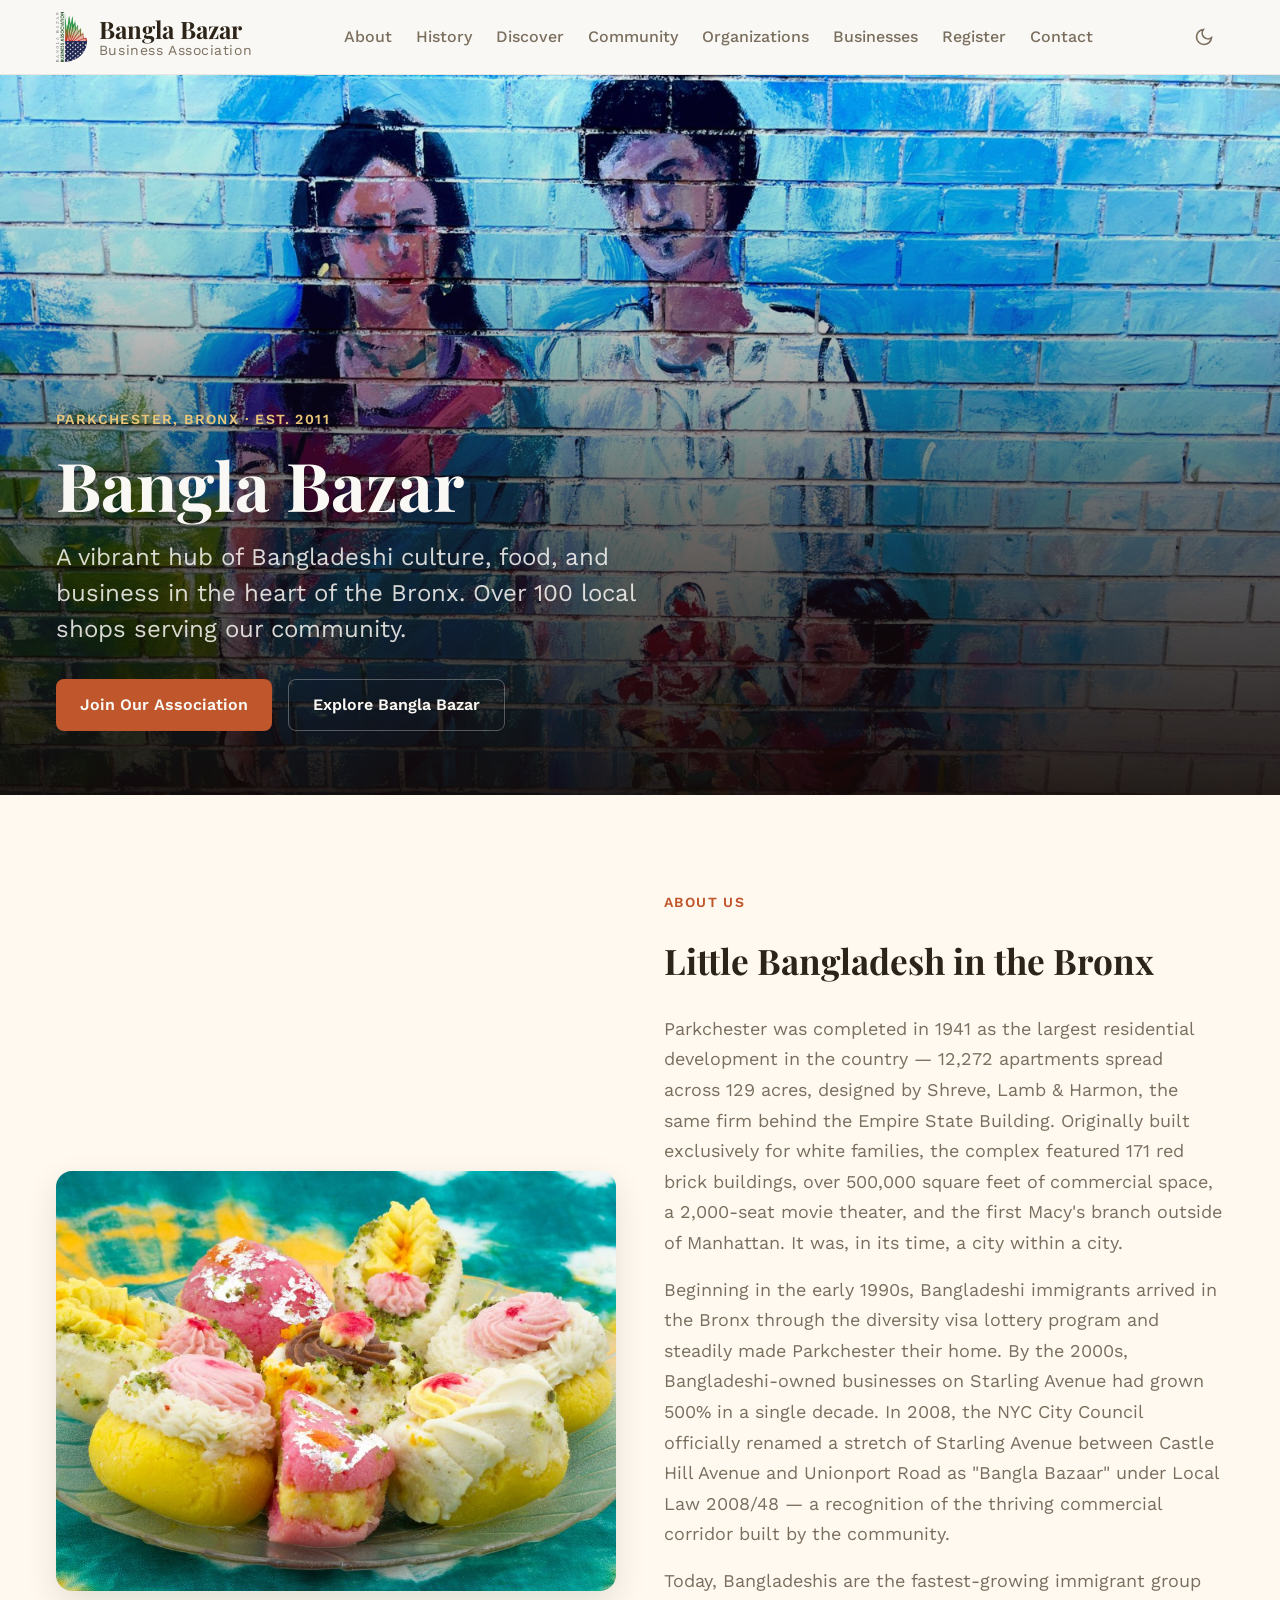
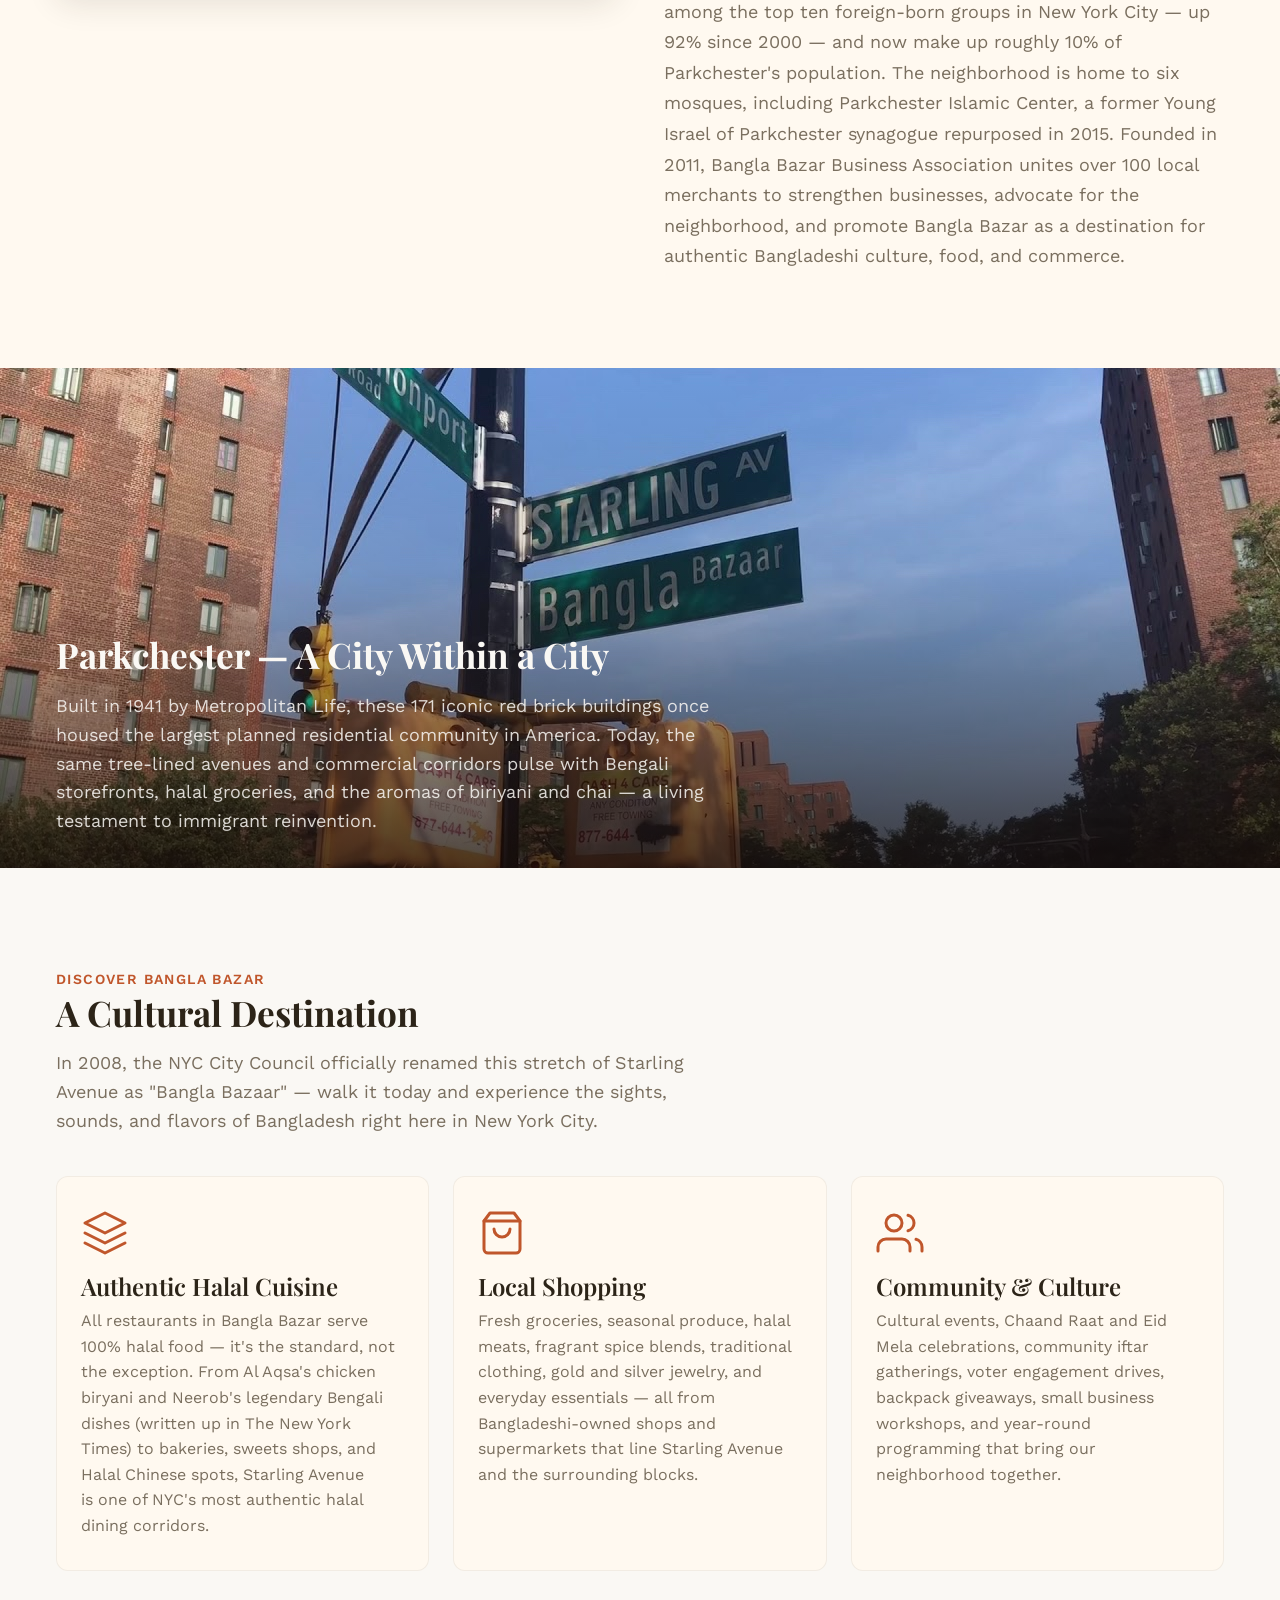
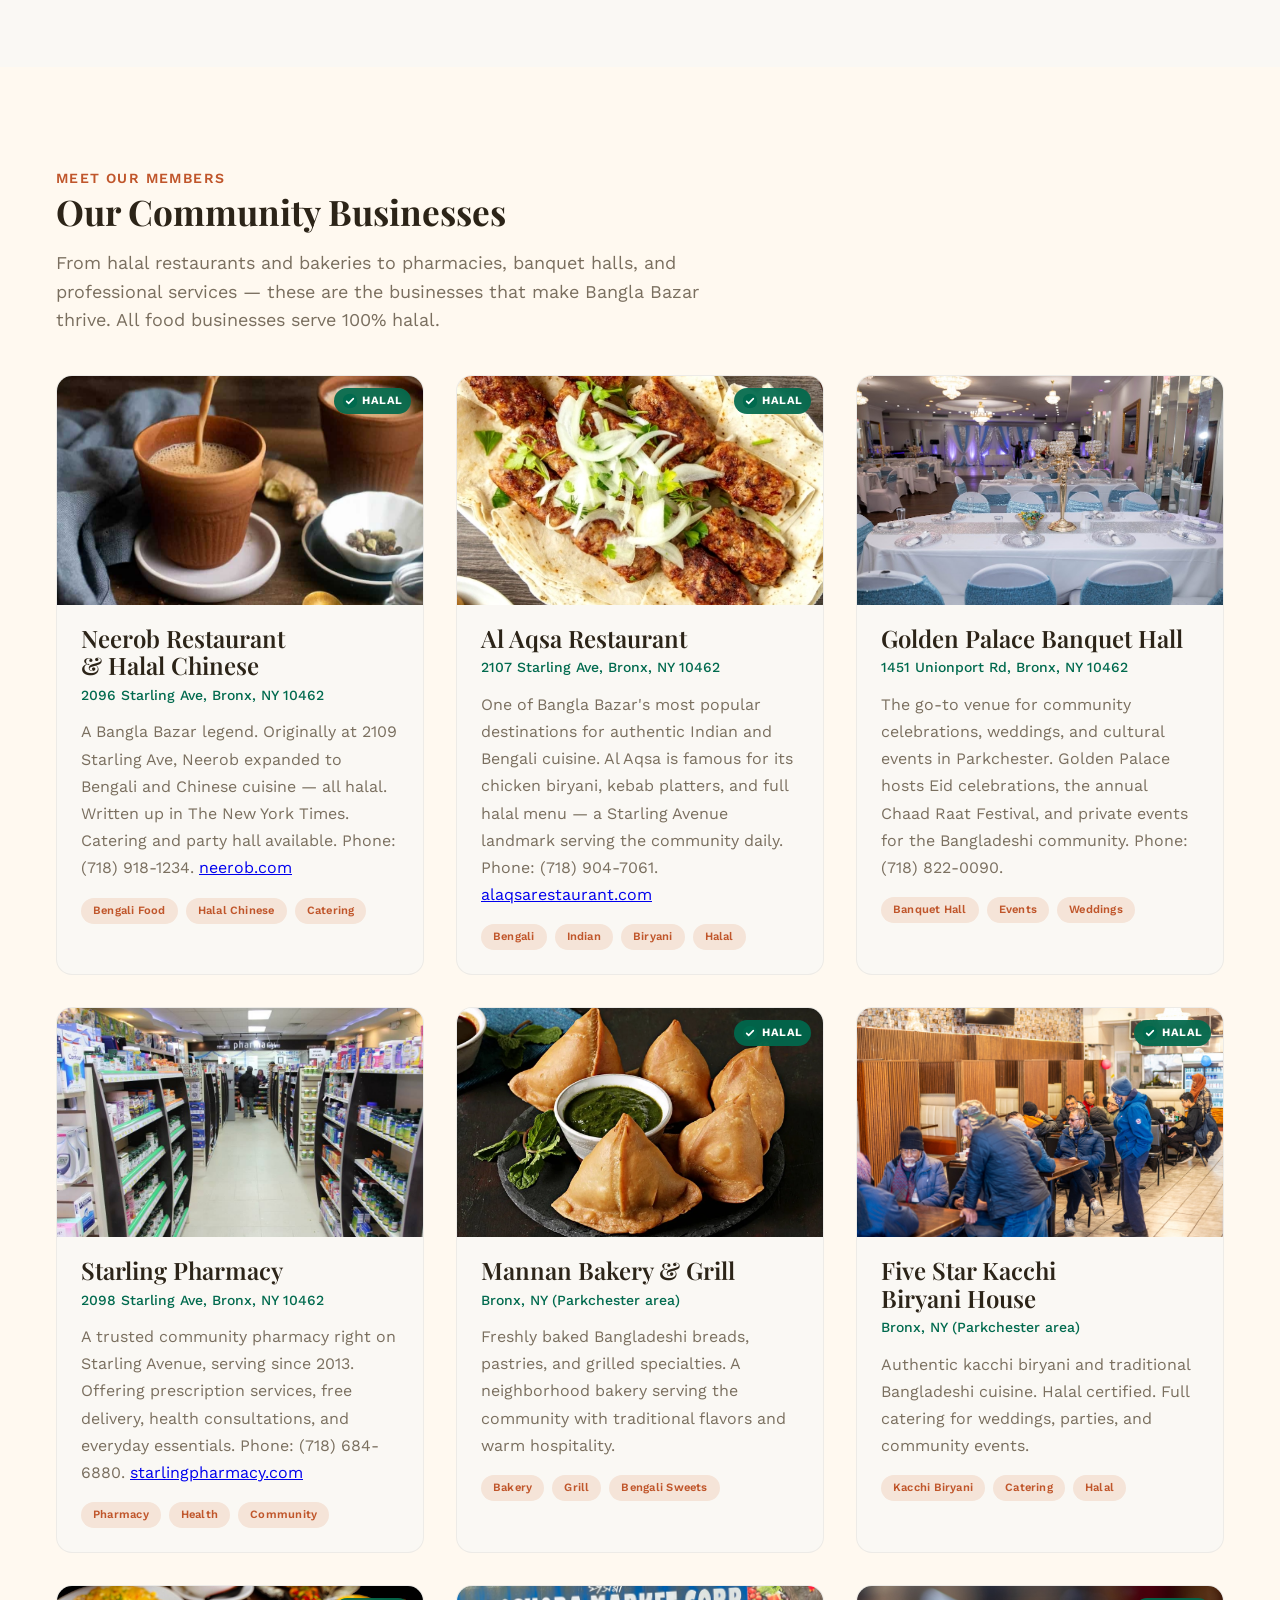
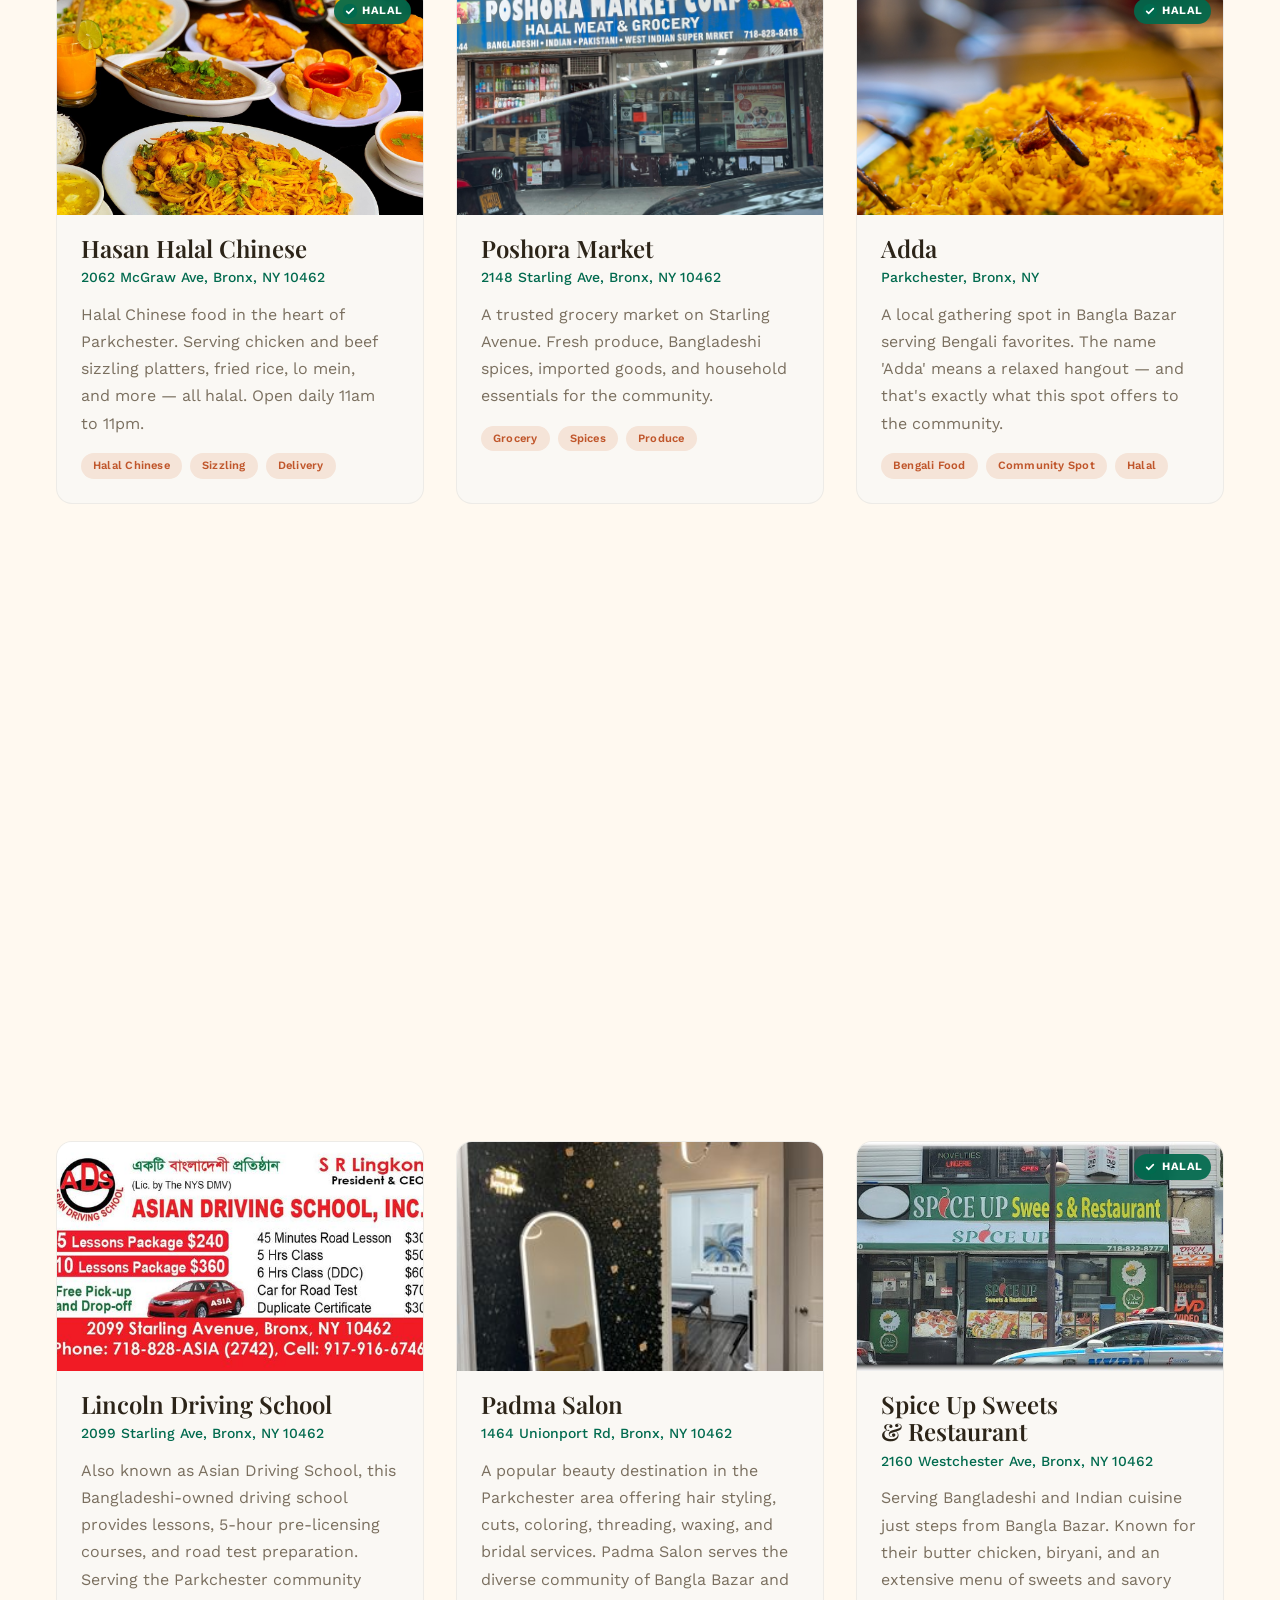
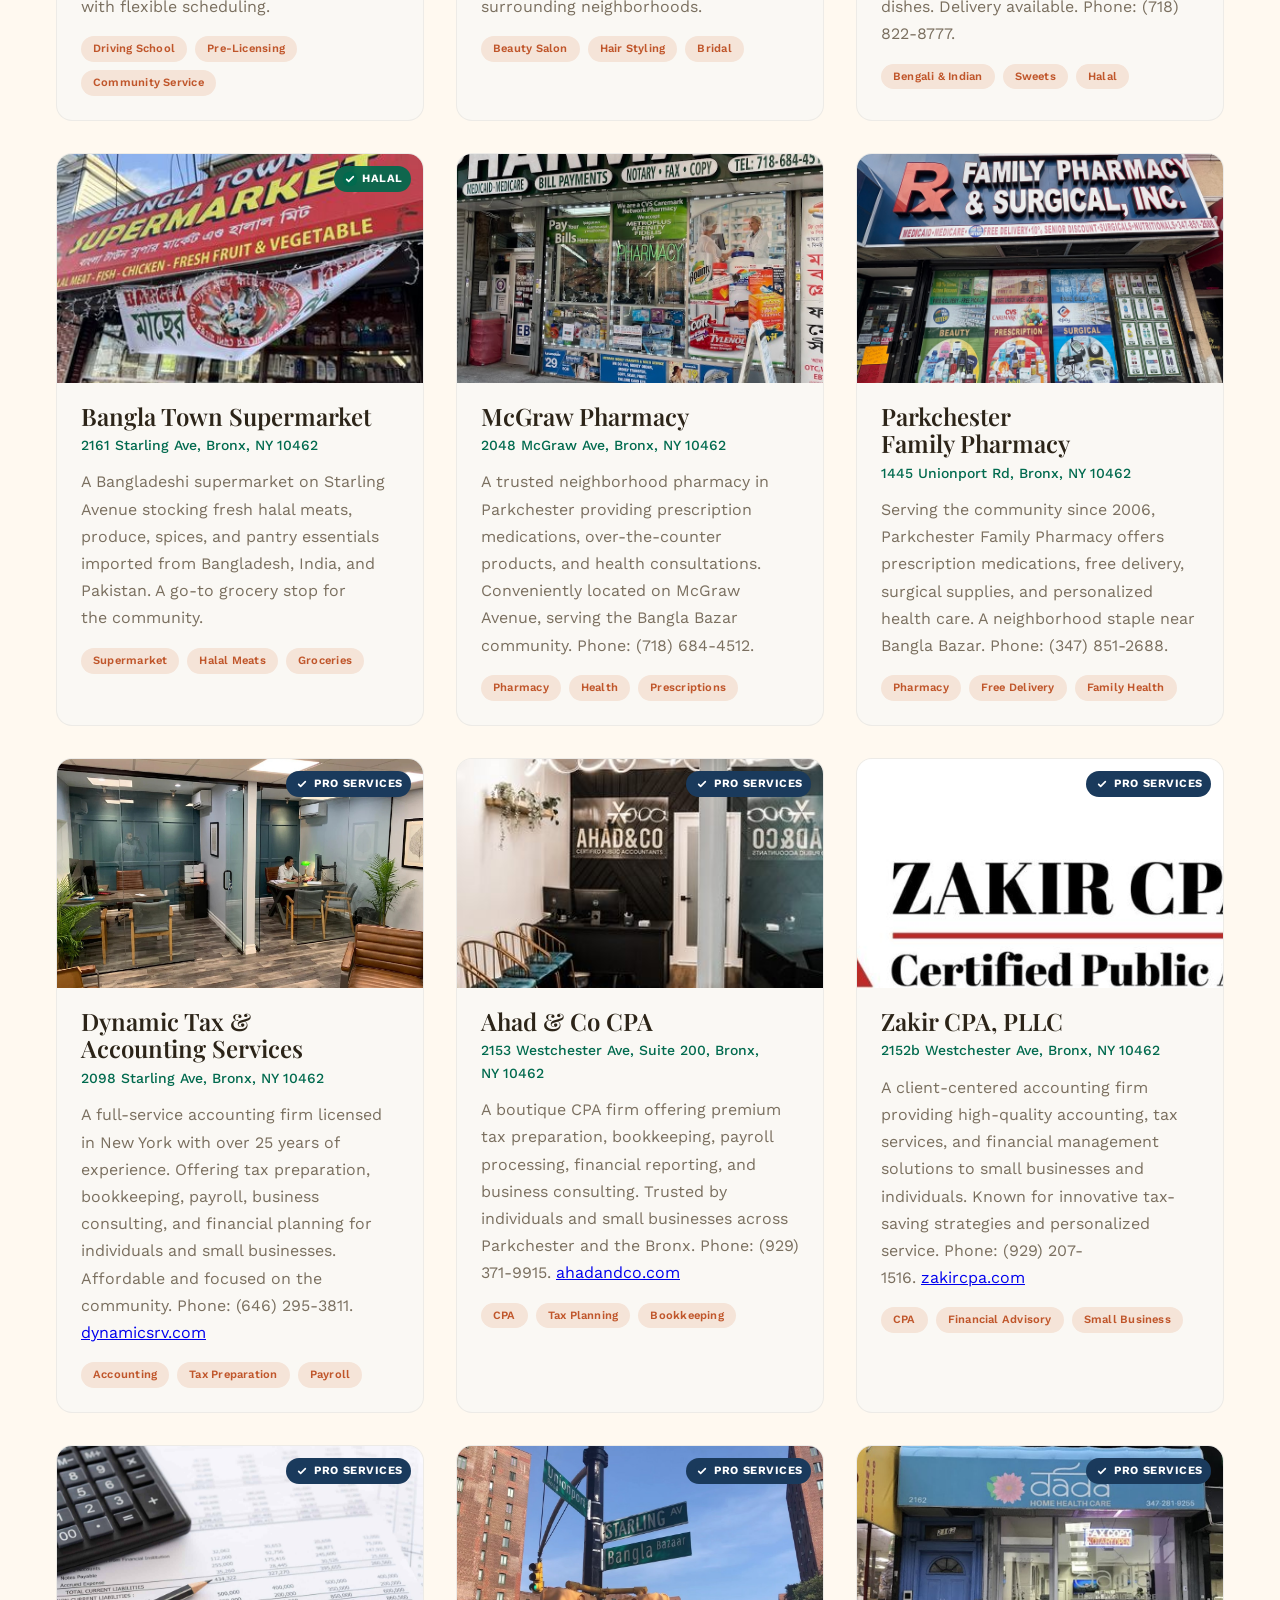
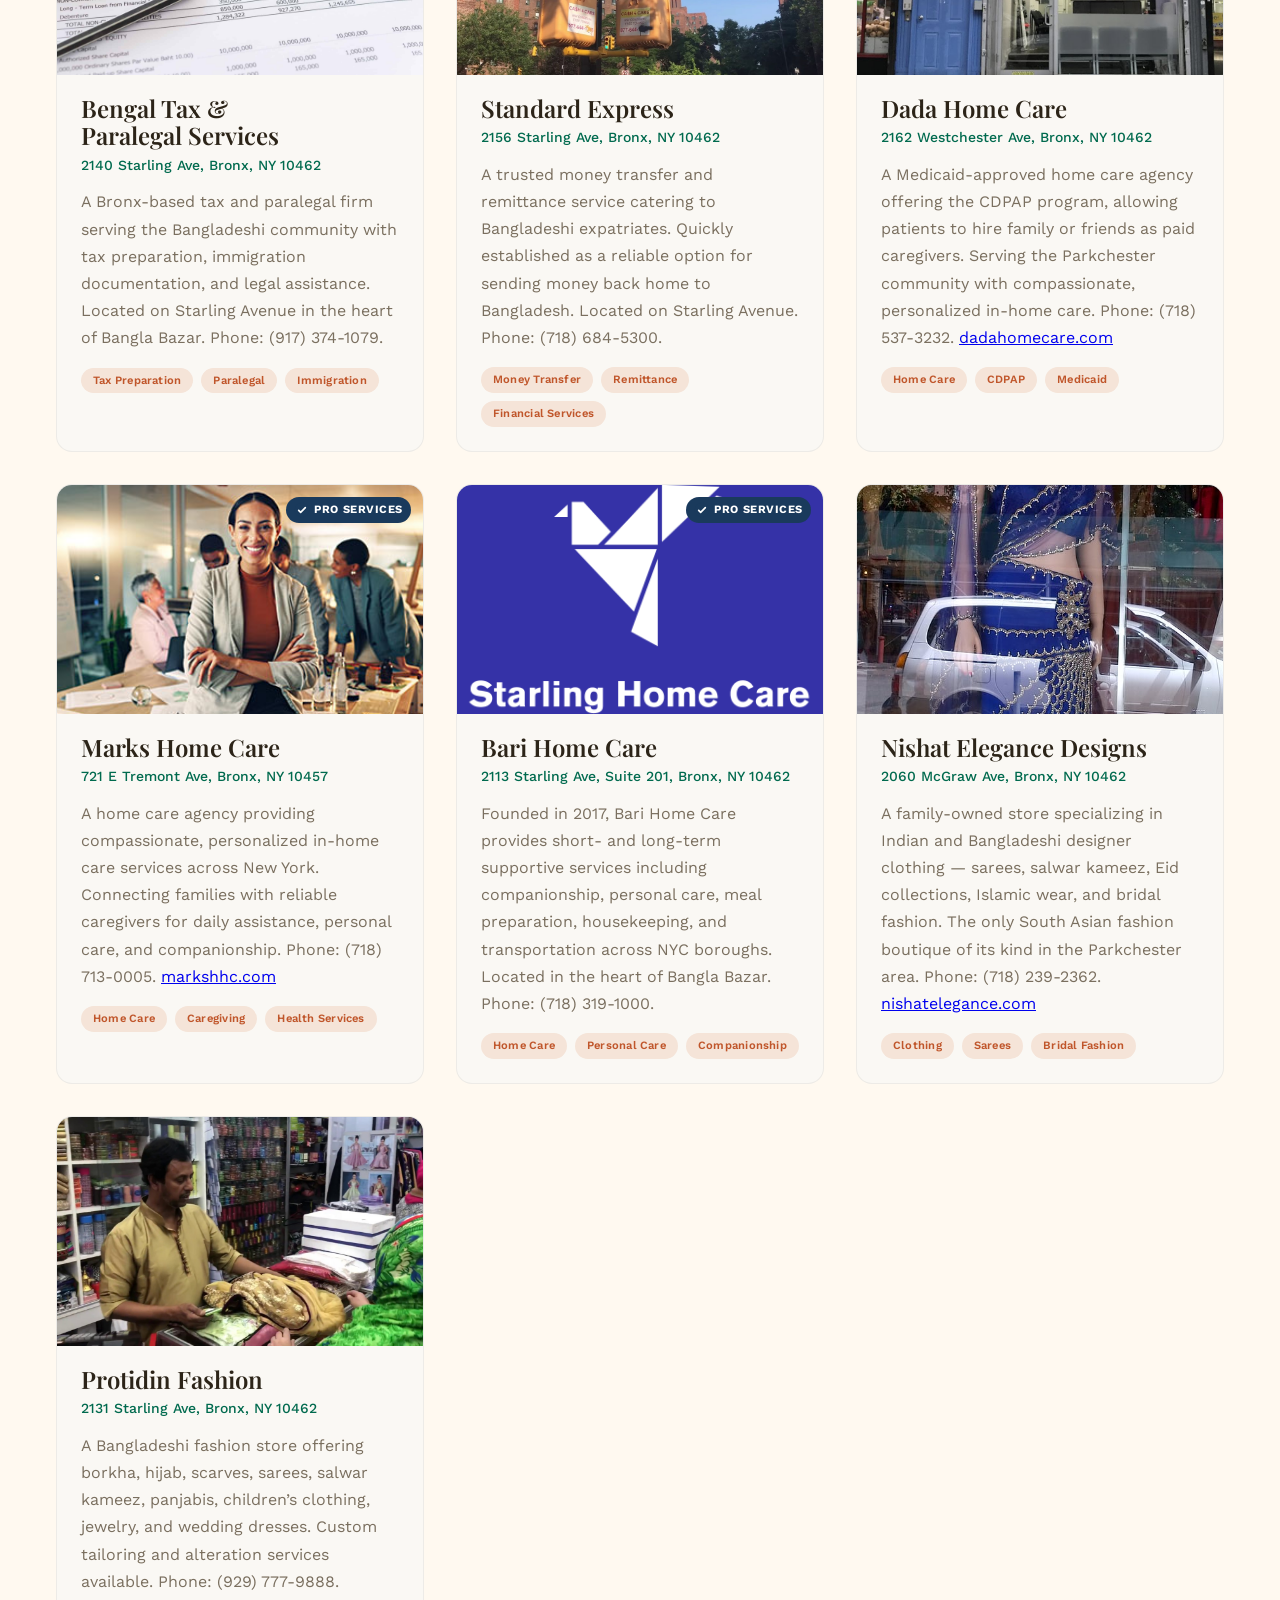
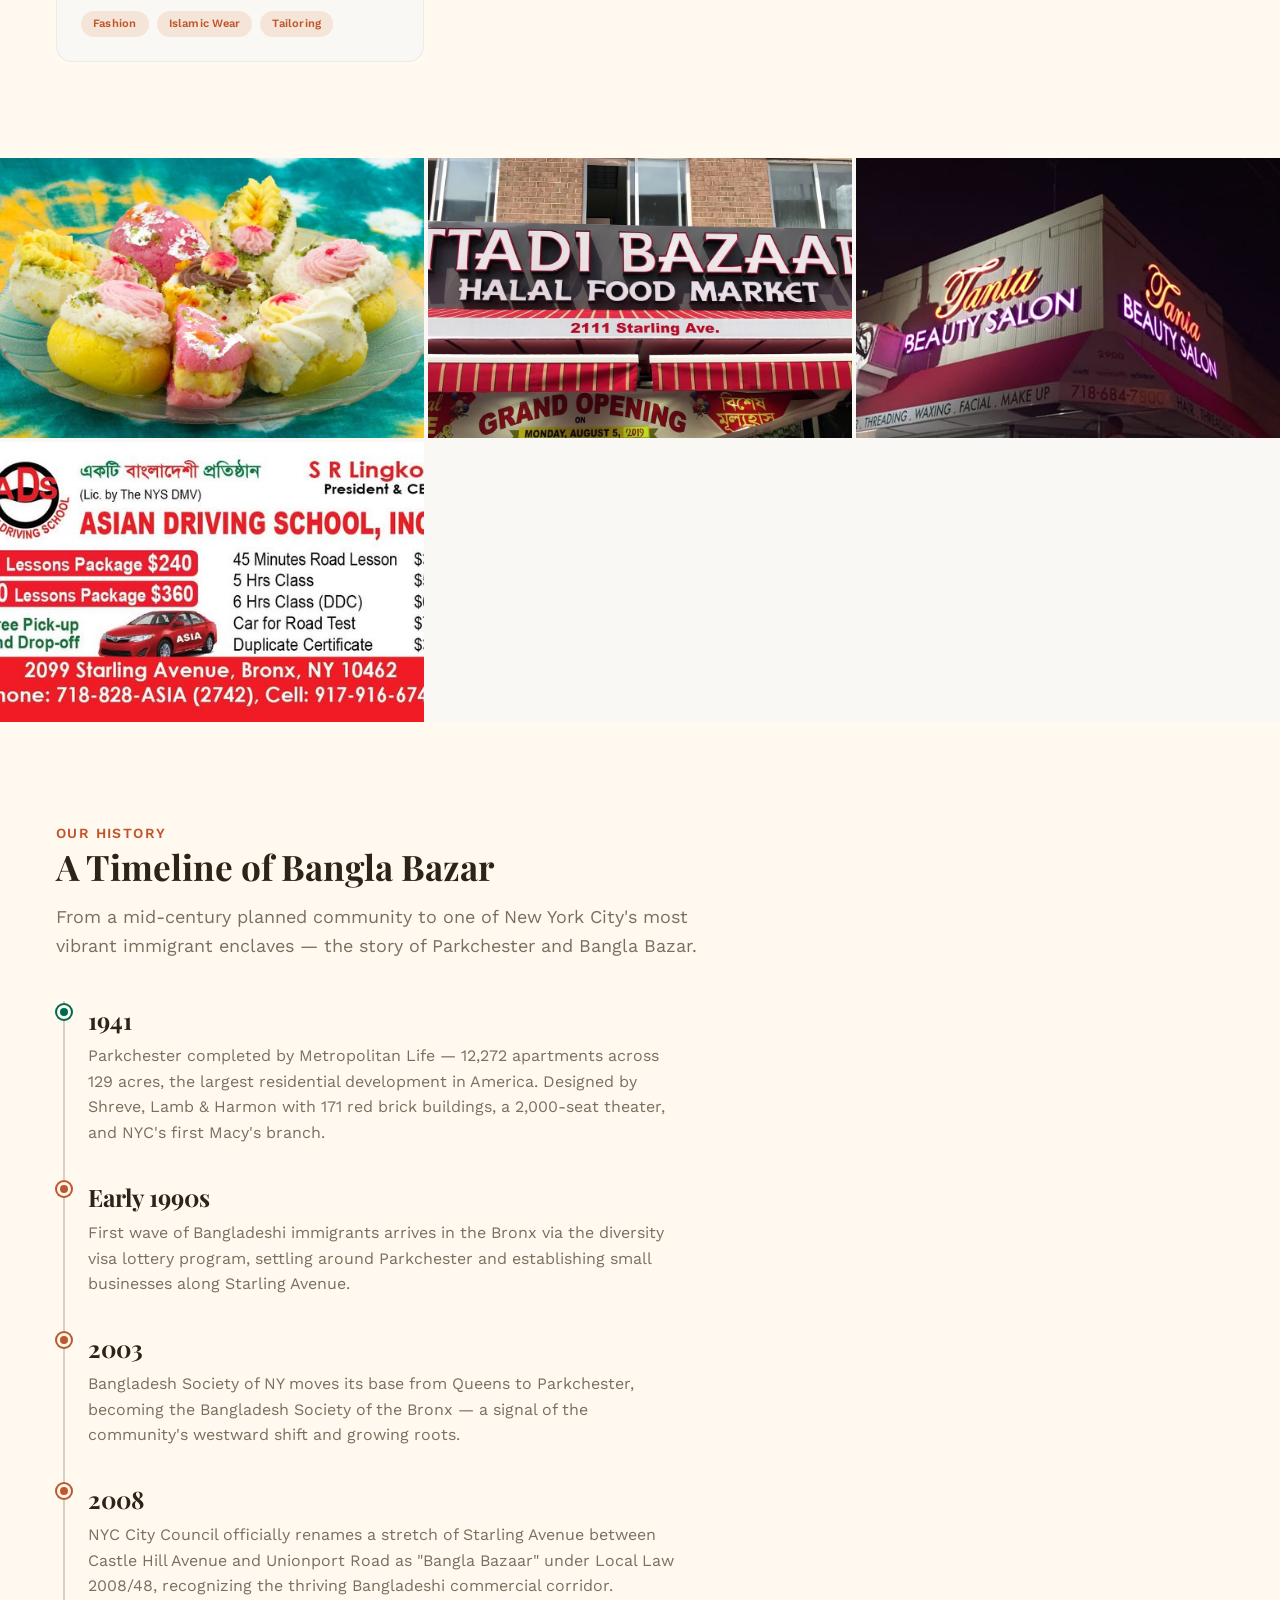
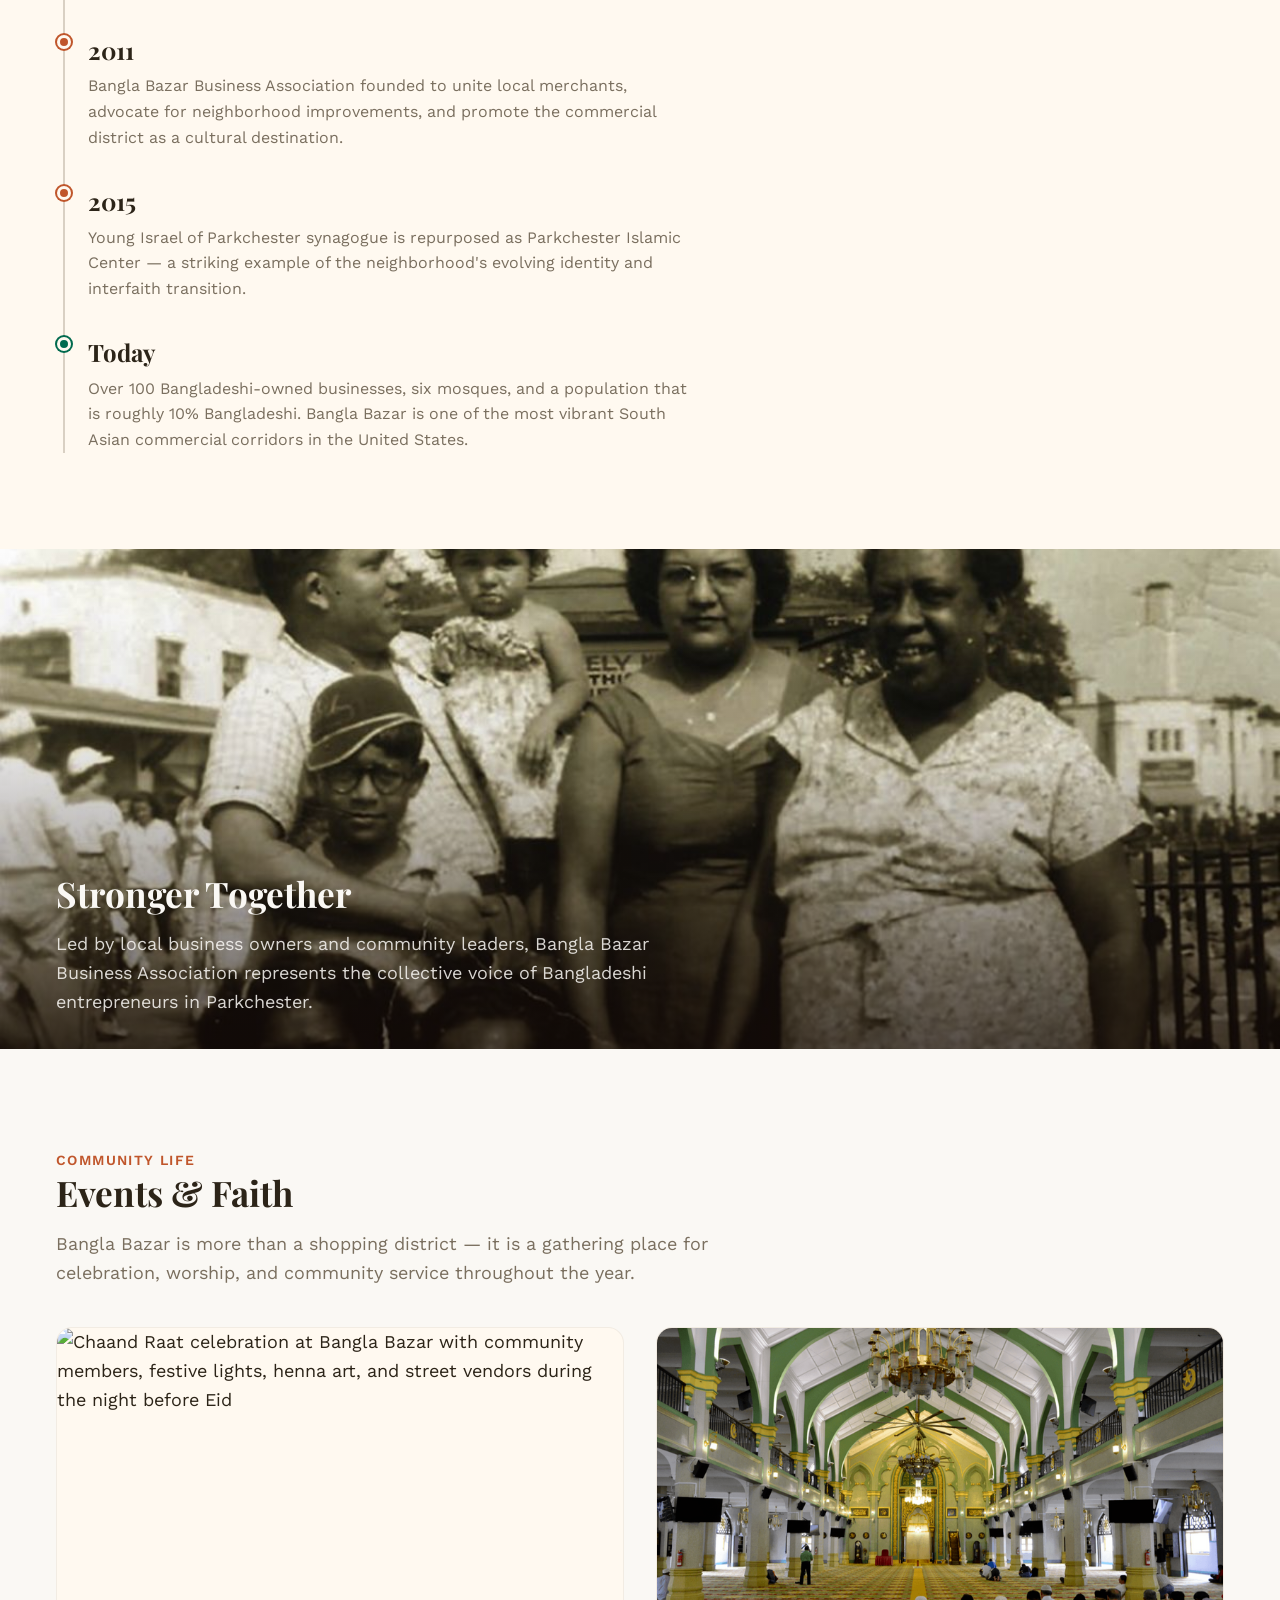
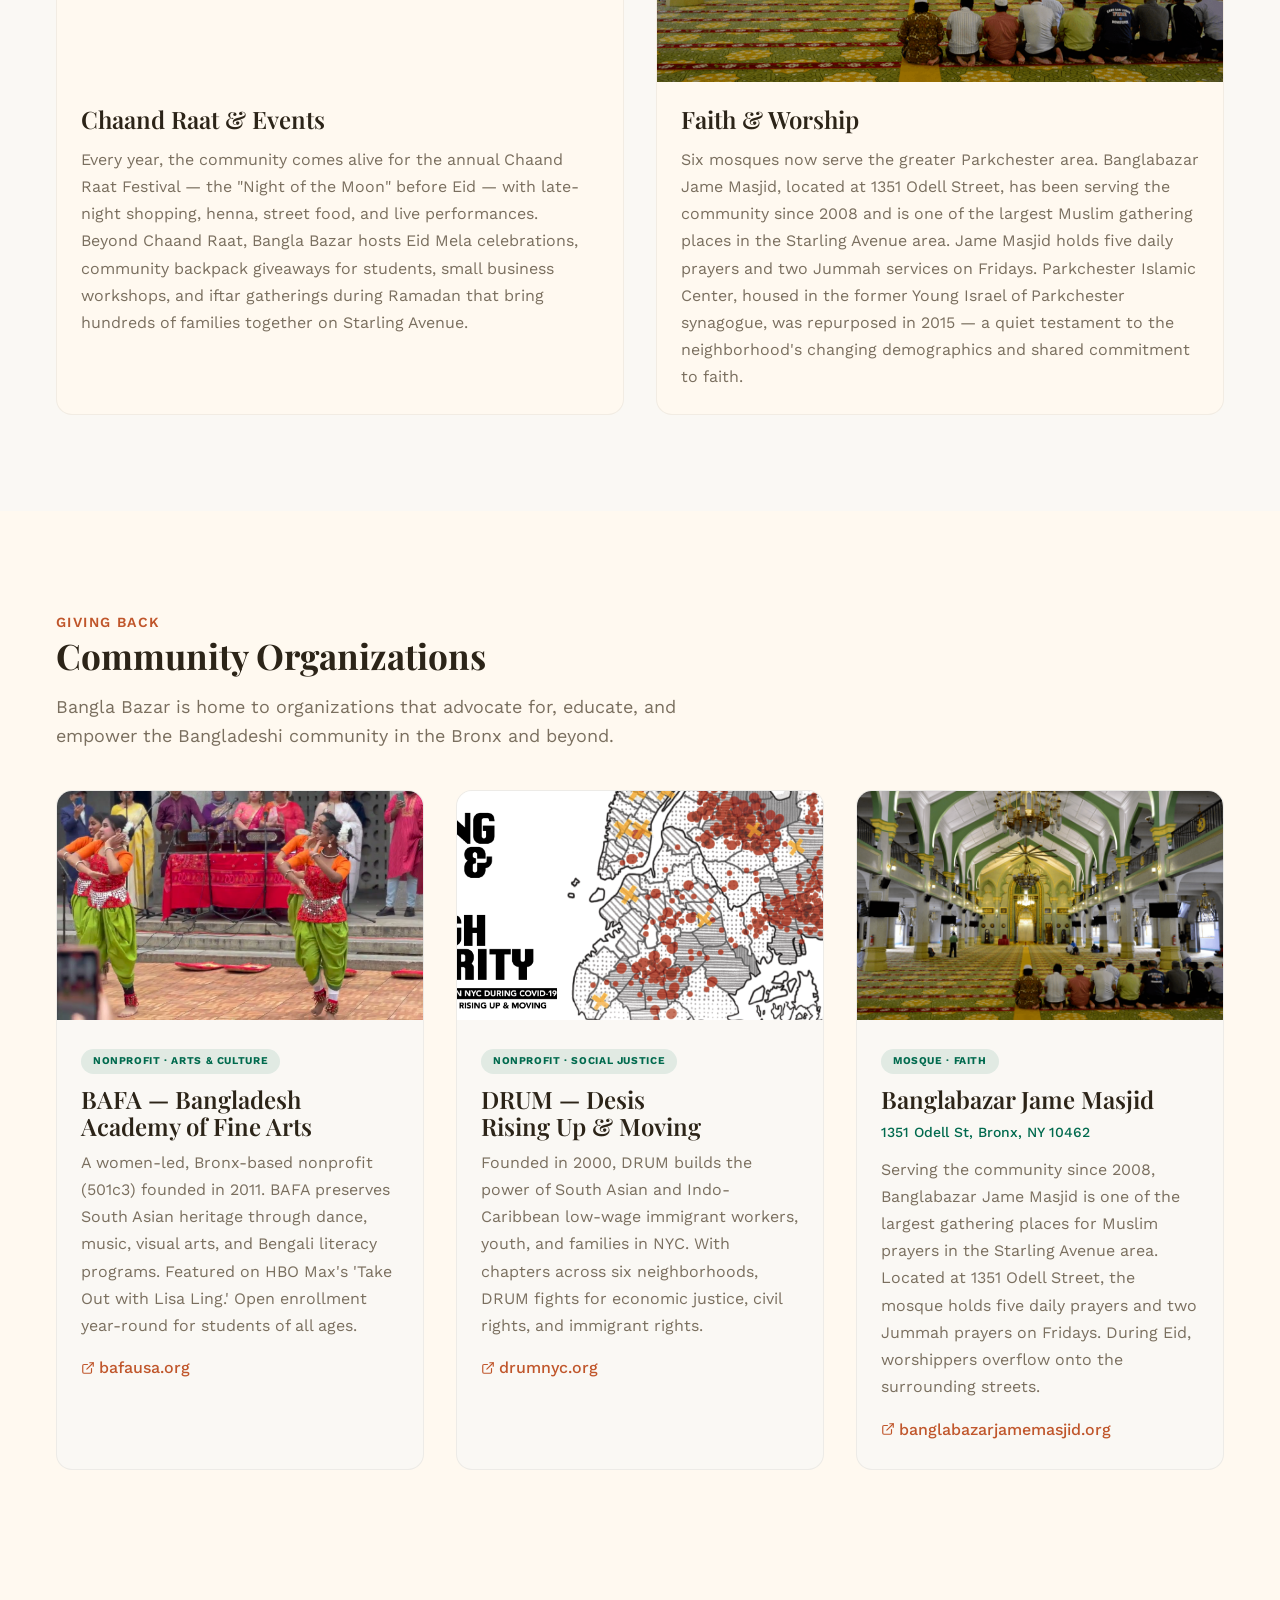
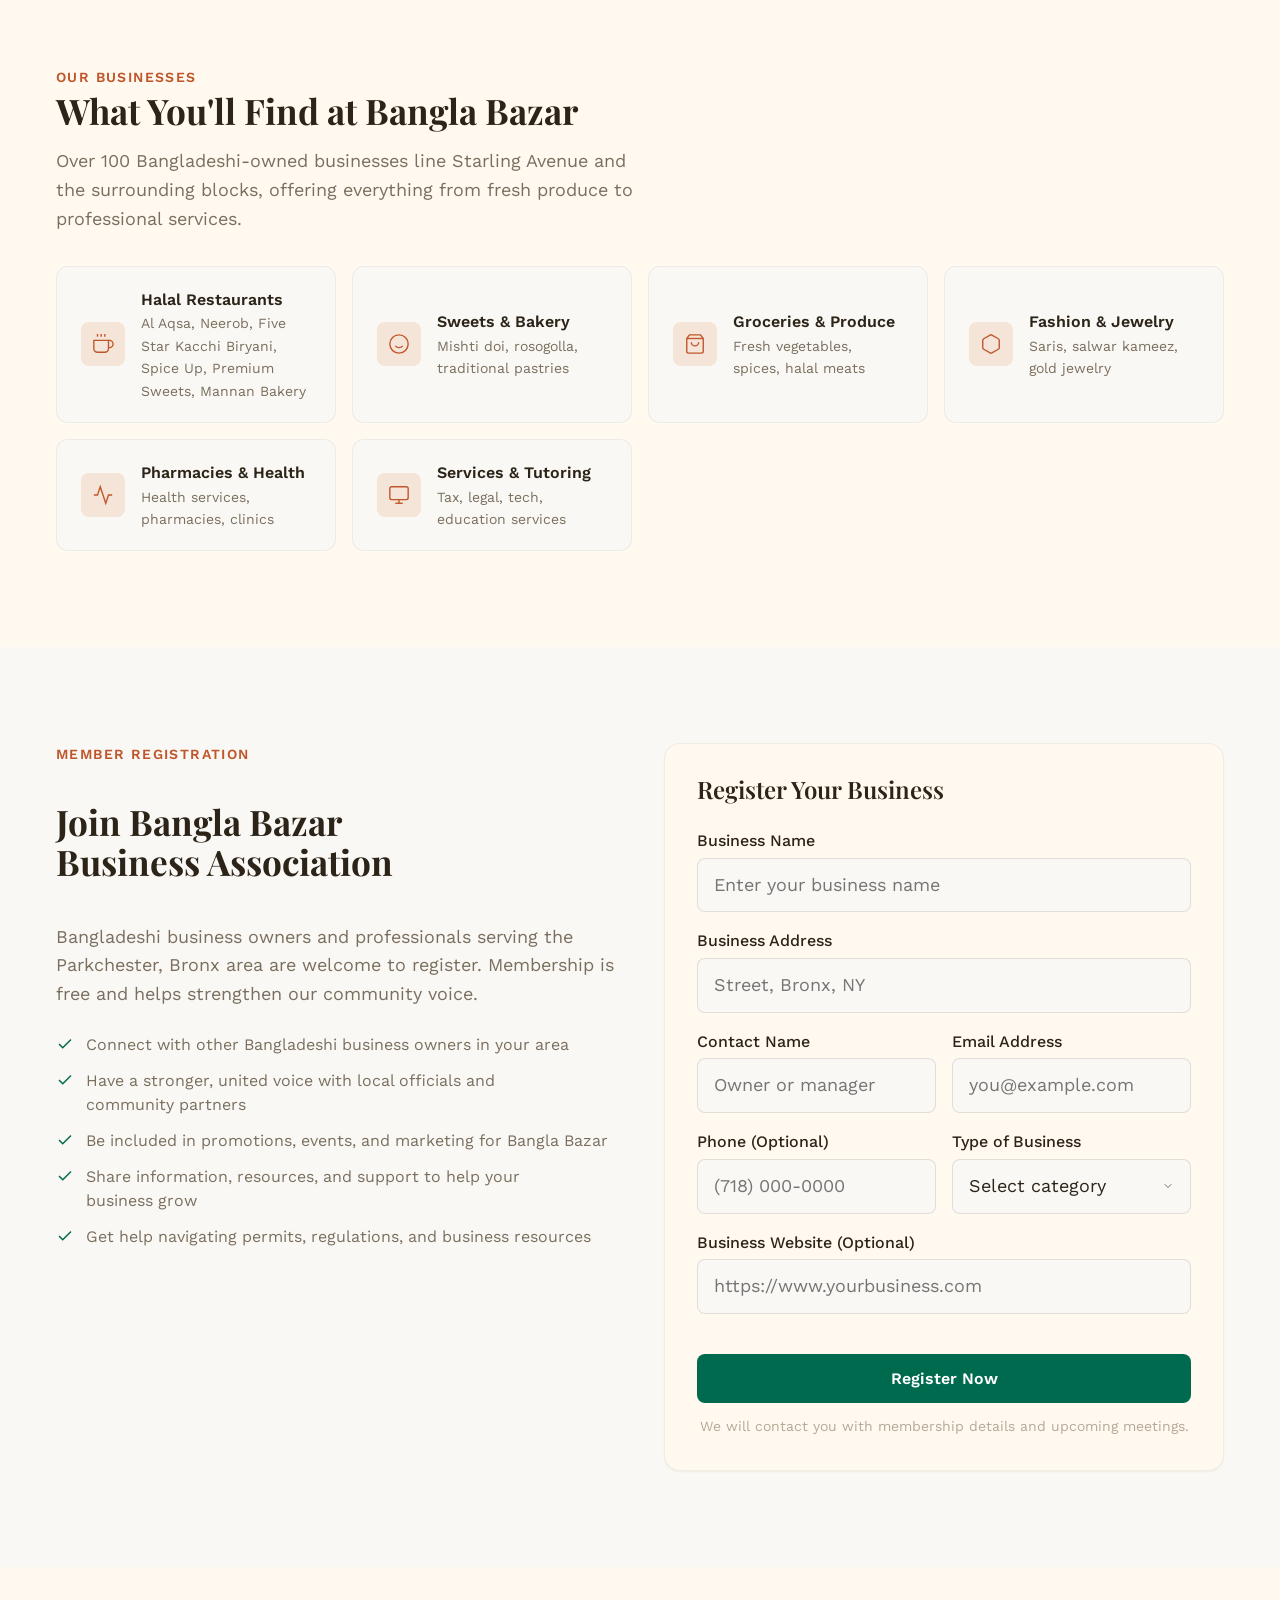
==== commit 15d54356: "Update Dynamic Tax & Accounting photo with real office interior" ====
--- a/index.html
+++ b/index.html
@@ -979,7 +979,7 @@
       <!-- Card 20: Dynamic Tax & Accounting Services -->
       <div class="halal-dining__card reveal">
         <div class="halal-dining__card-image-wrap">
-          <img class="halal-dining__card-image" src="./assets/dynamic-tax-blog.webp" alt="Dynamic Tax & Accounting Services — professional tax consultation" loading="lazy" width="1050" height="530">
+          <img class="halal-dining__card-image" src="./assets/dynamic-tax-office-real.jpg" alt="Dynamic Tax & Accounting Services office interior with glass-walled offices and modern workspace on Starling Avenue, Bronx" loading="lazy" width="1280" height="960">
           <span class="halal-dining__halal-badge" style="background:#1a3a5c" aria-label="Professional services">
             <svg width="16" height="16" viewBox="0 0 24 24" fill="none"><circle cx="12" cy="12" r="11" fill="#1a3a5c"/><path d="M7 12.5l3 3 7-7" stroke="#fff" stroke-width="2.5" stroke-linecap="round" stroke-linejoin="round"/></svg>
             Pro Services
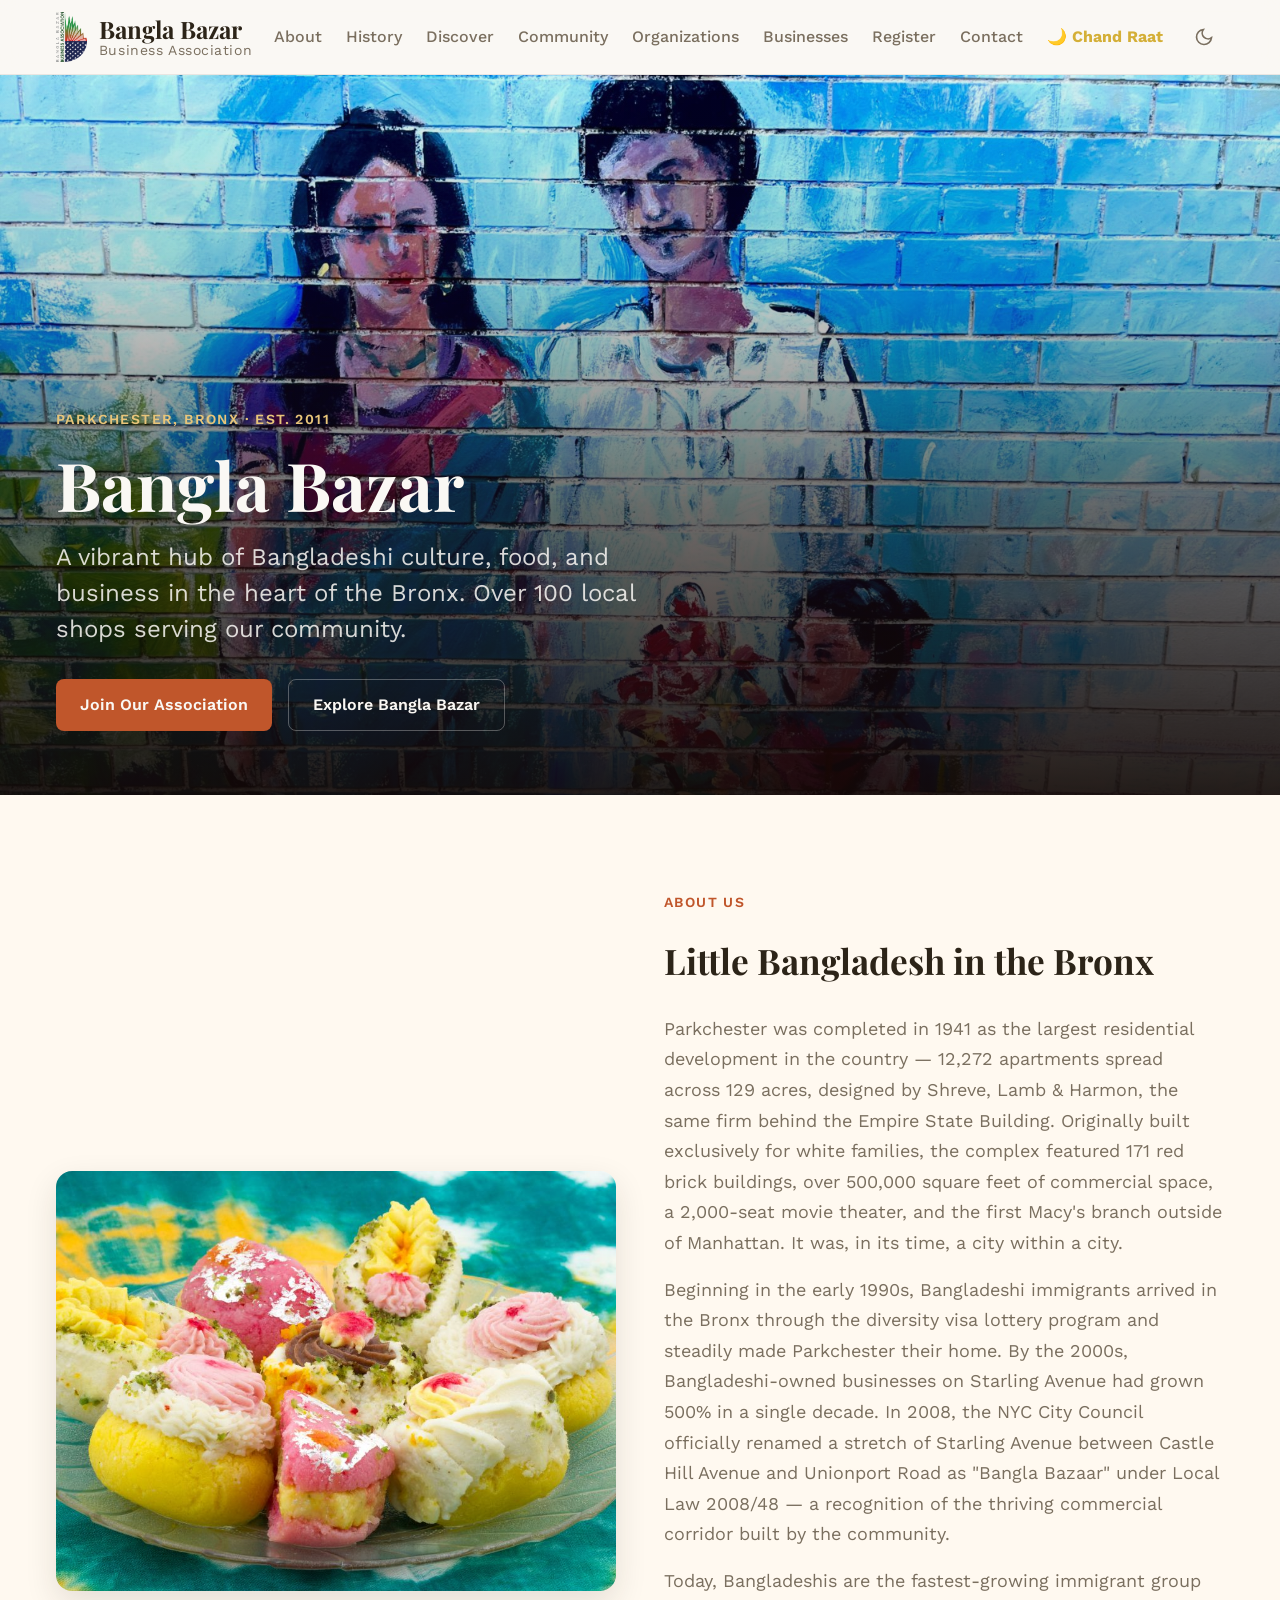
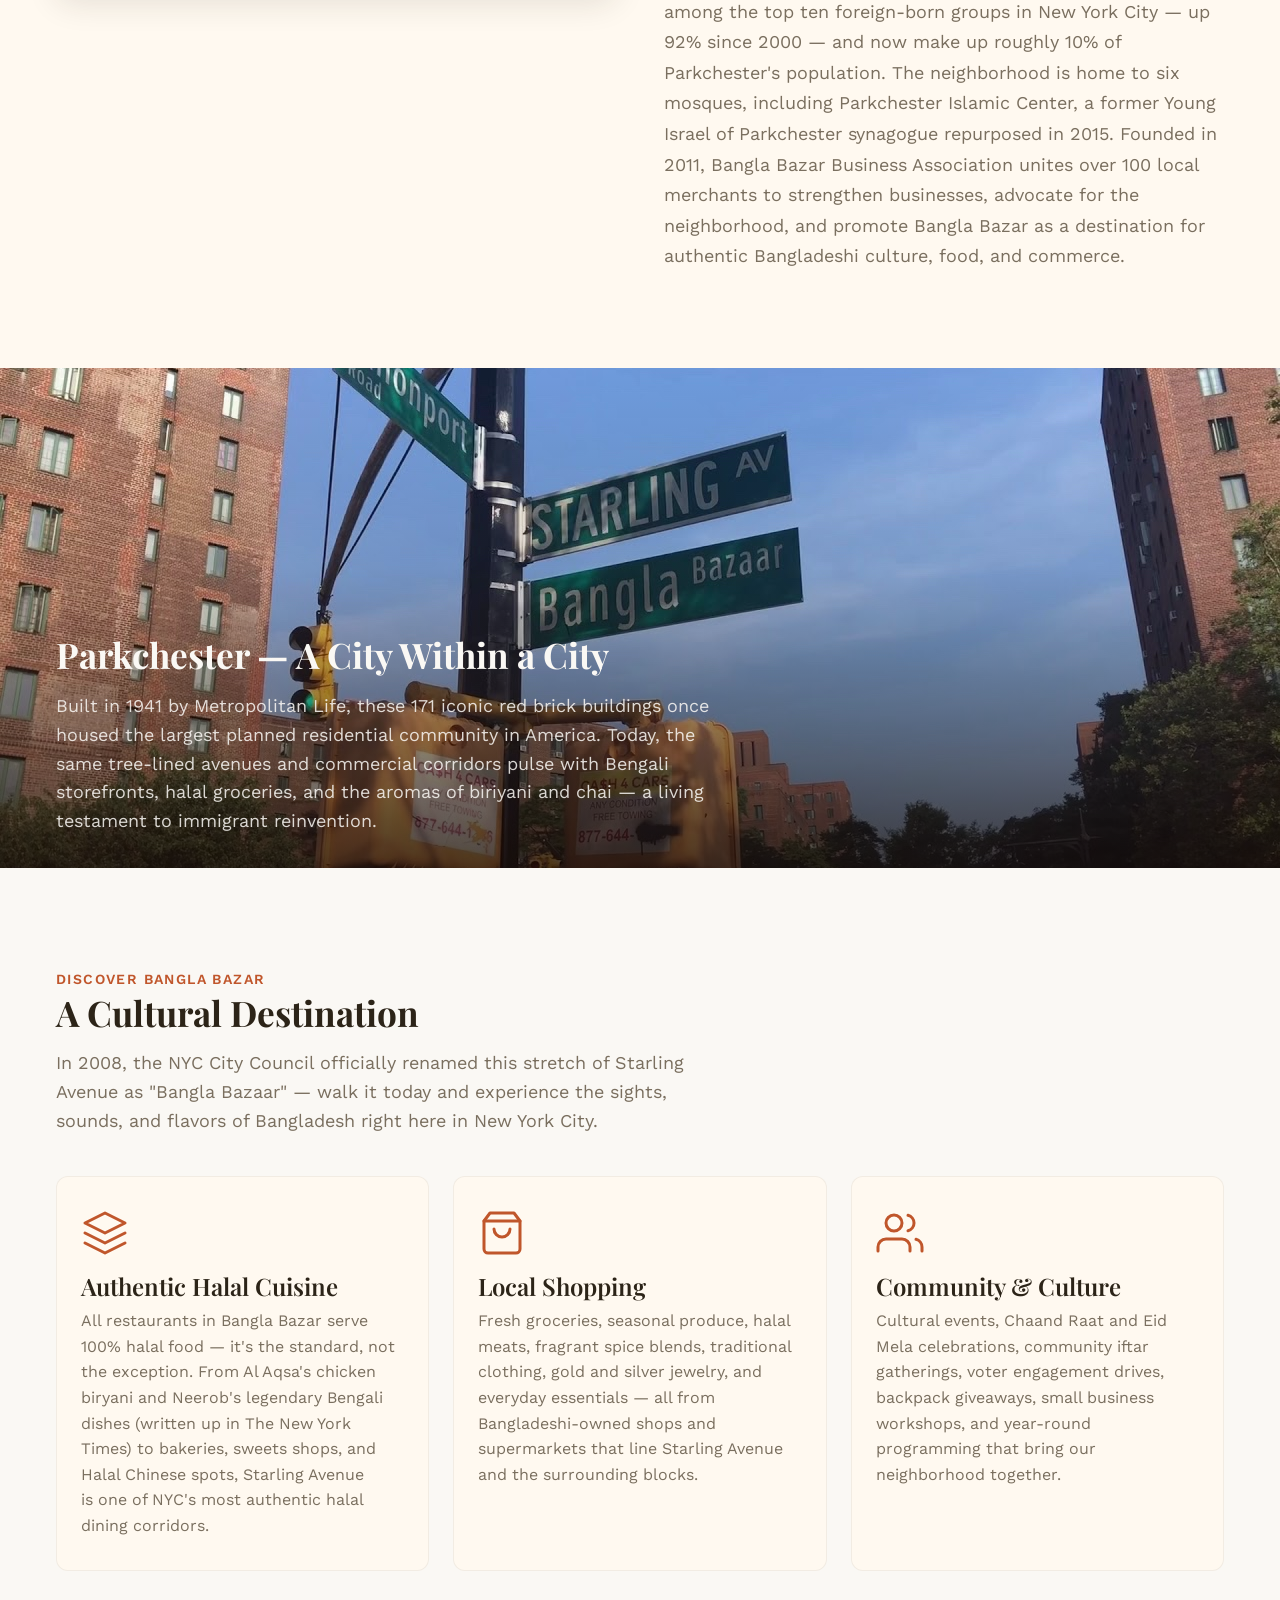
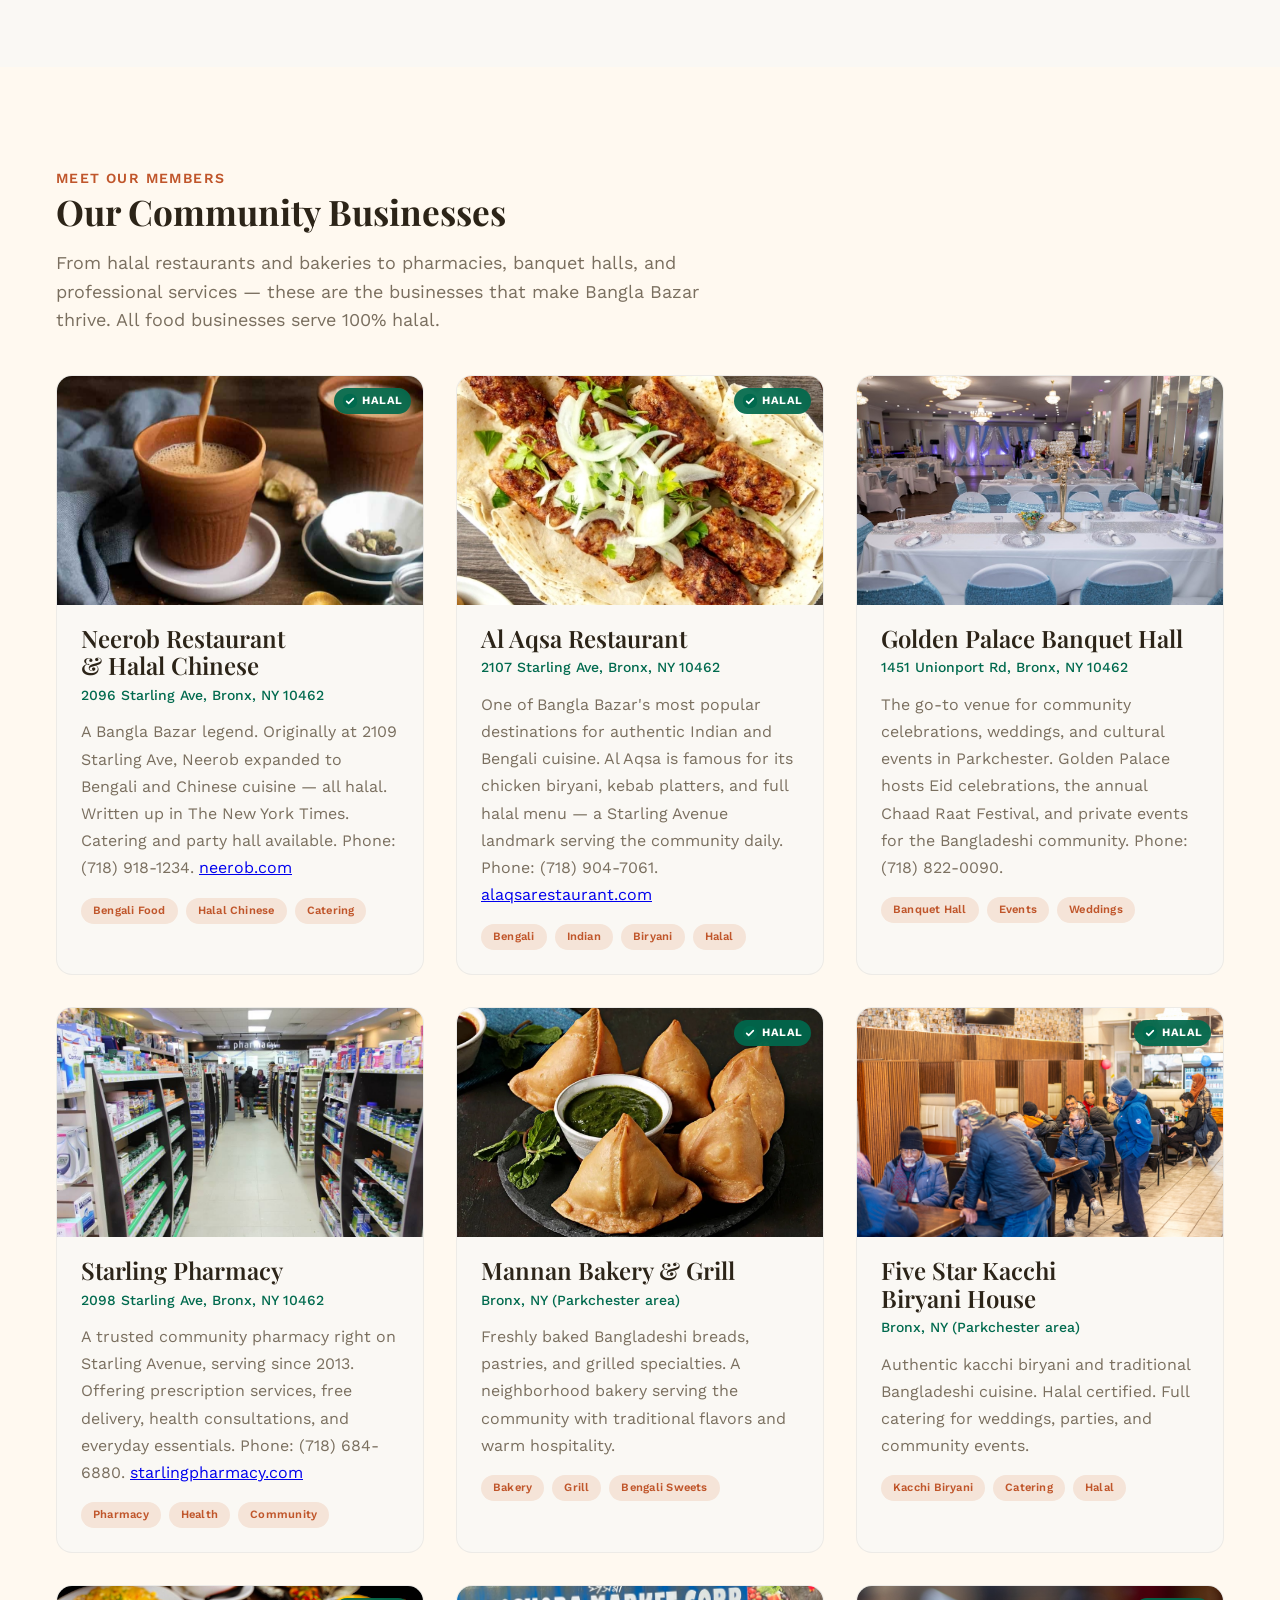
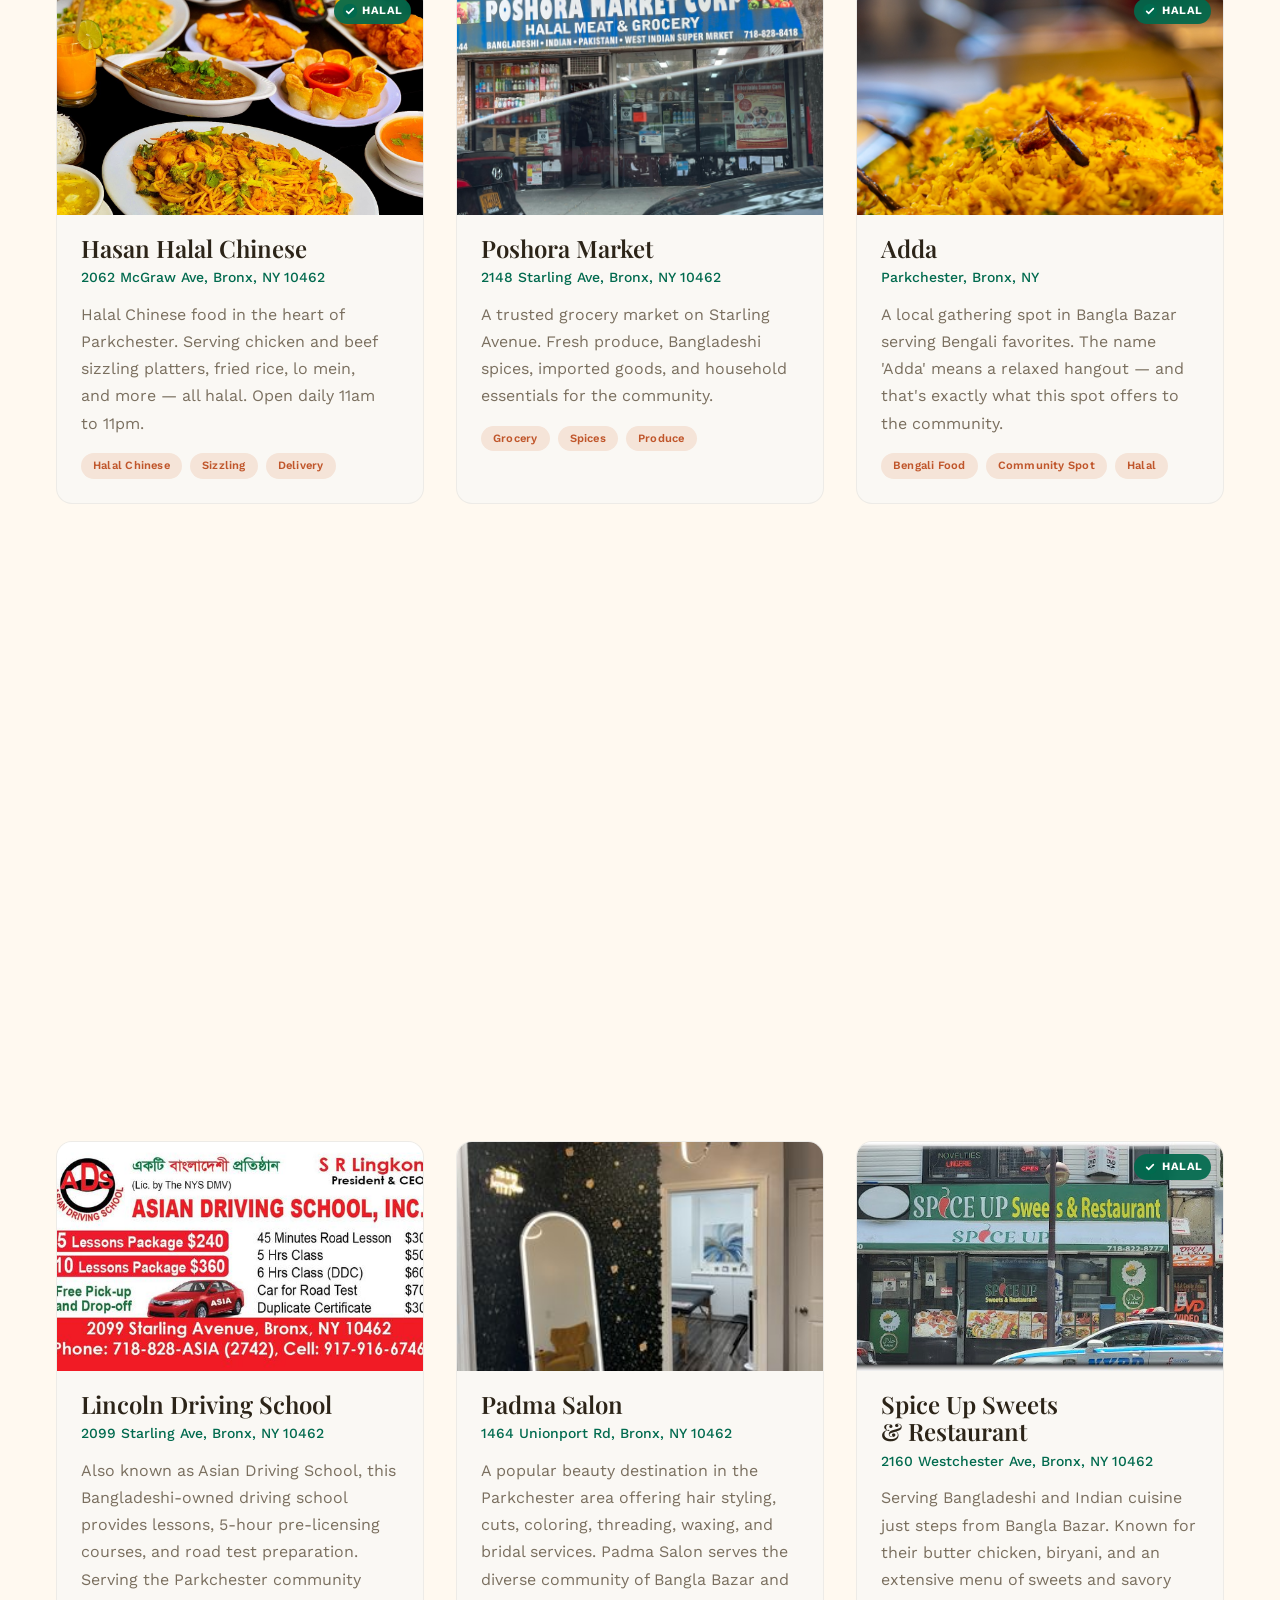
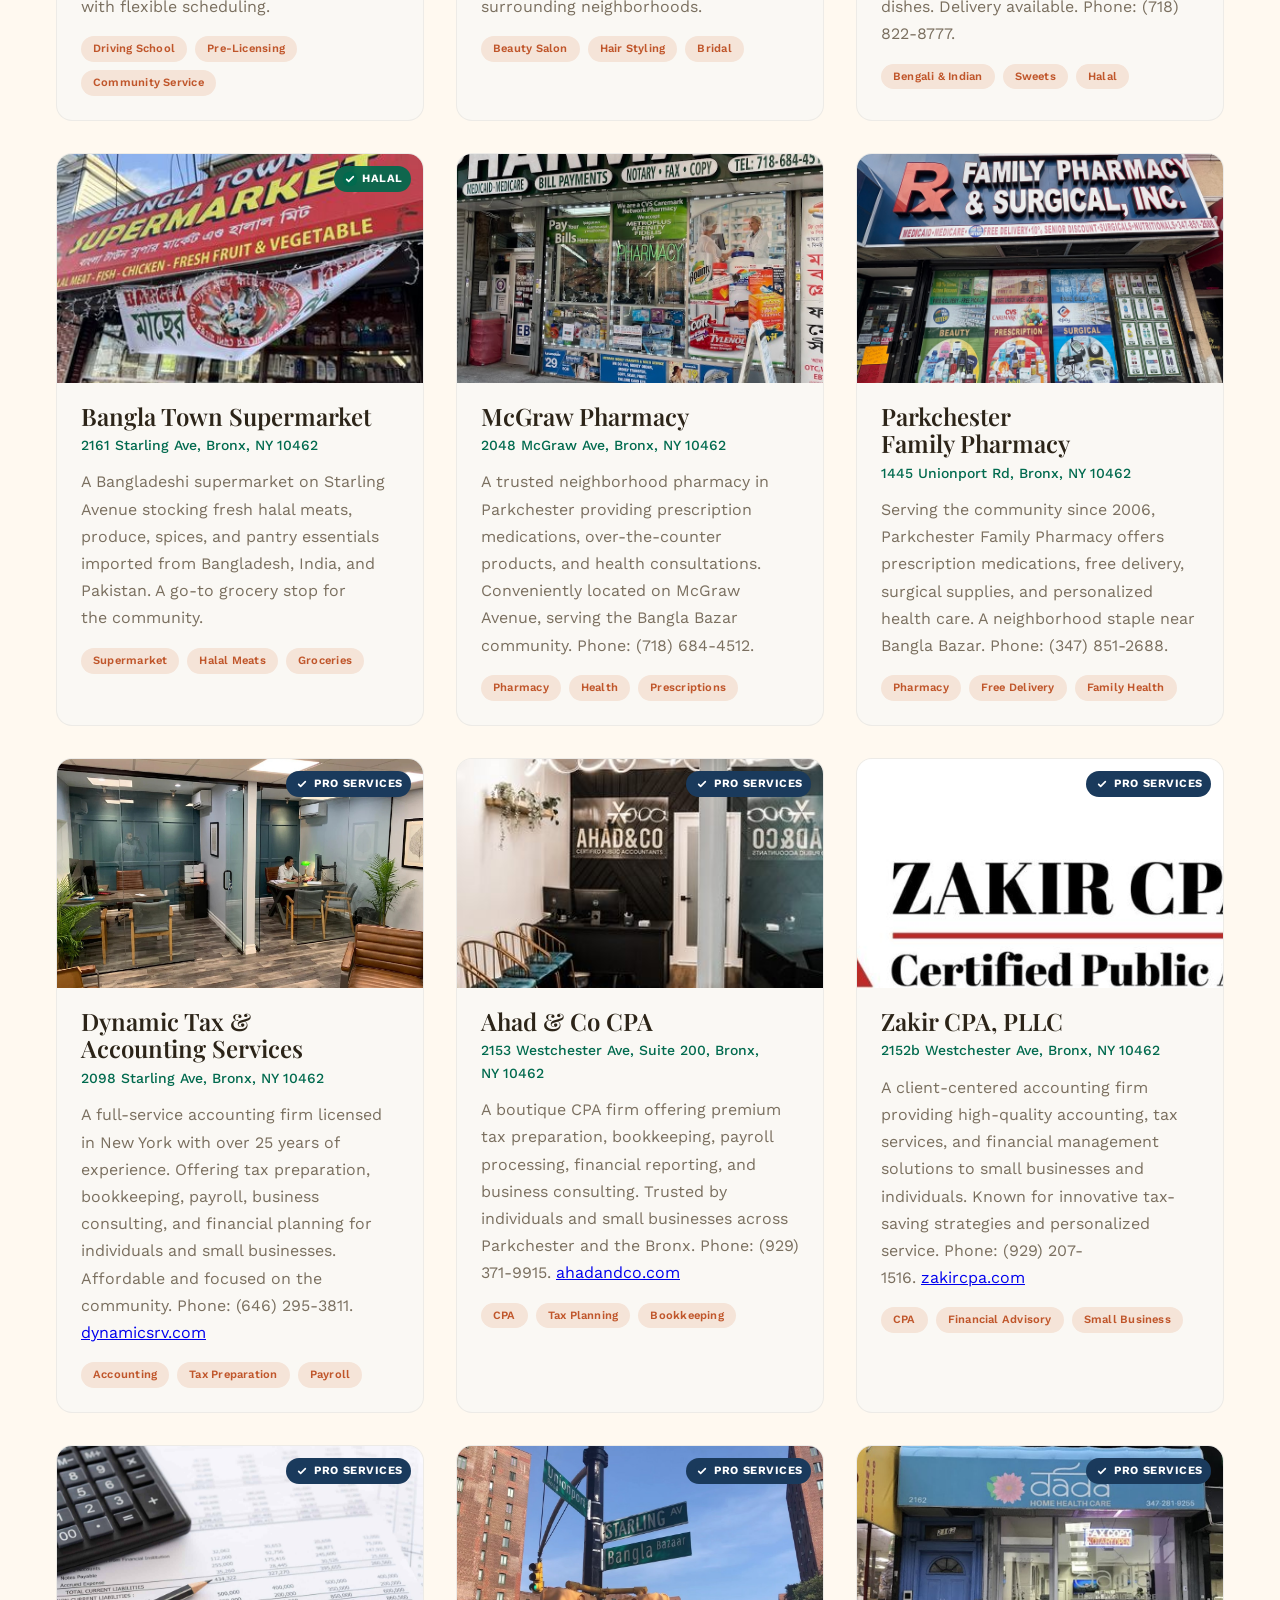
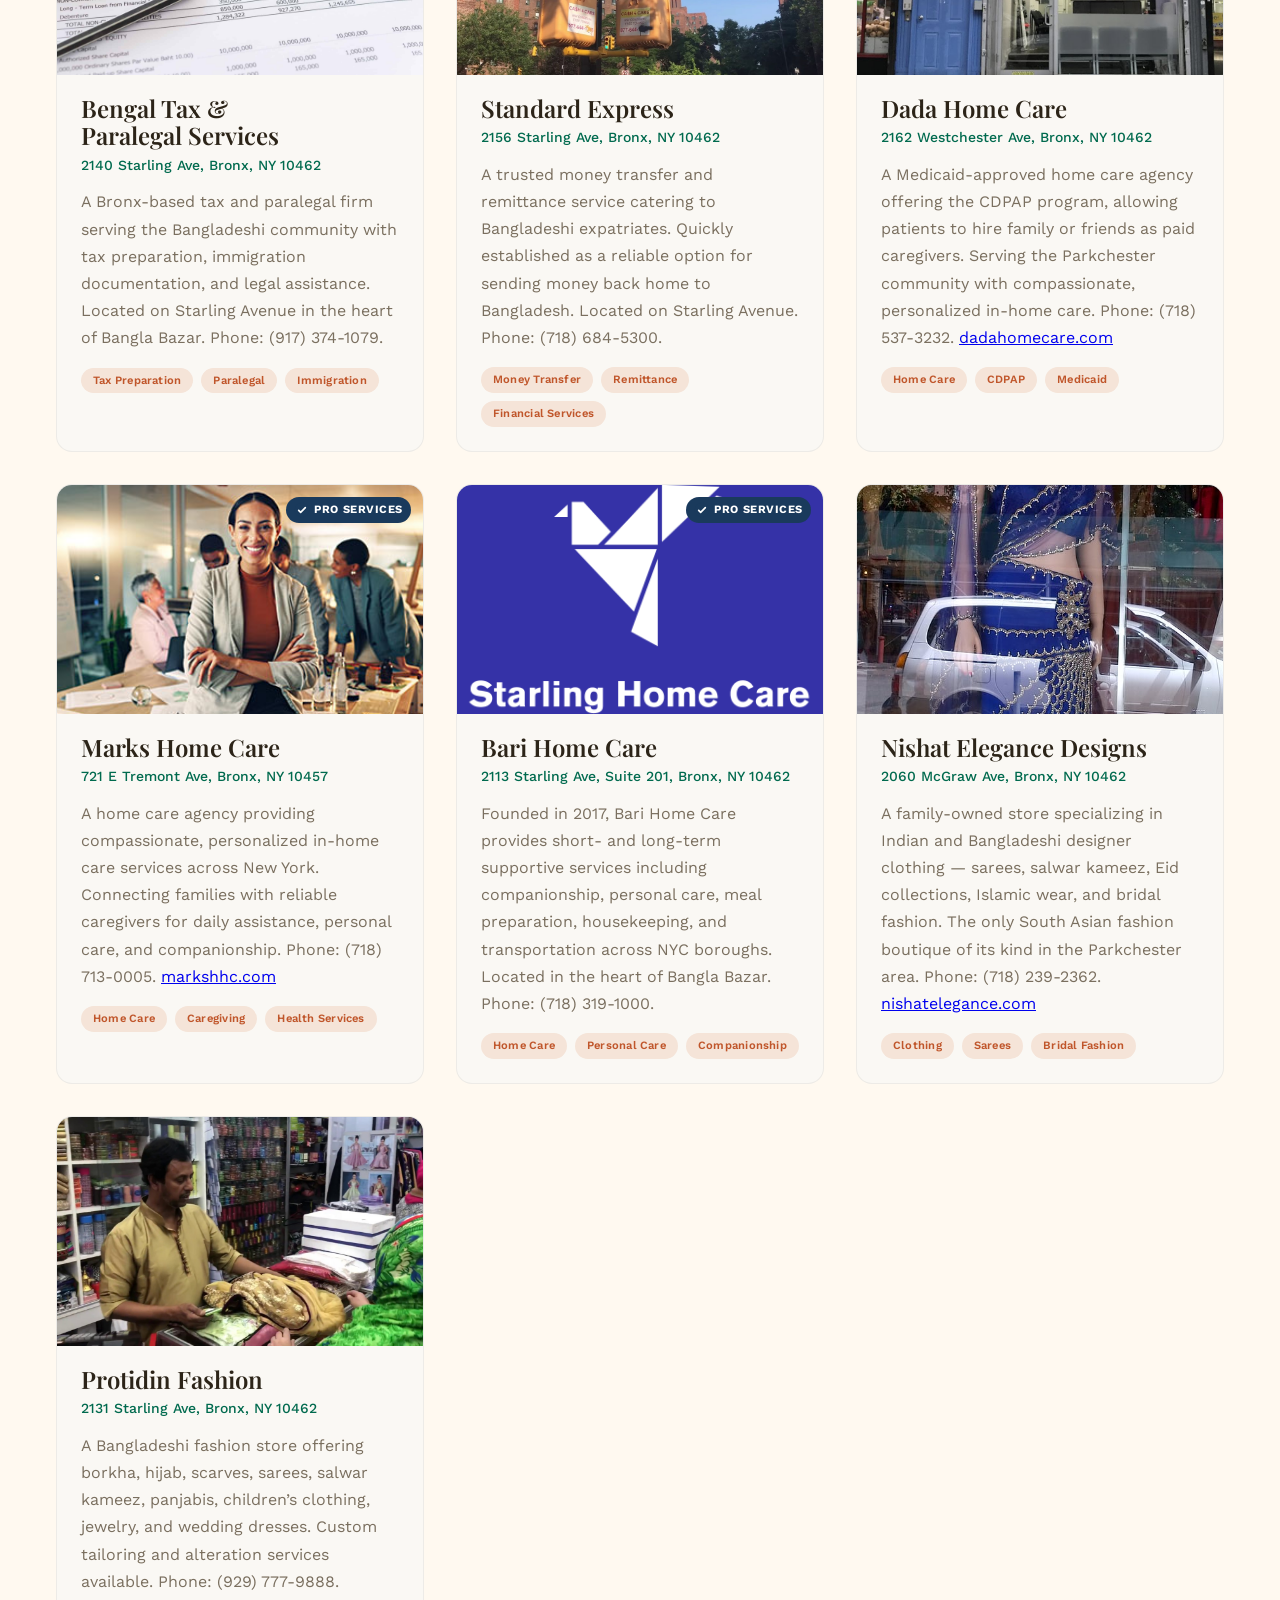
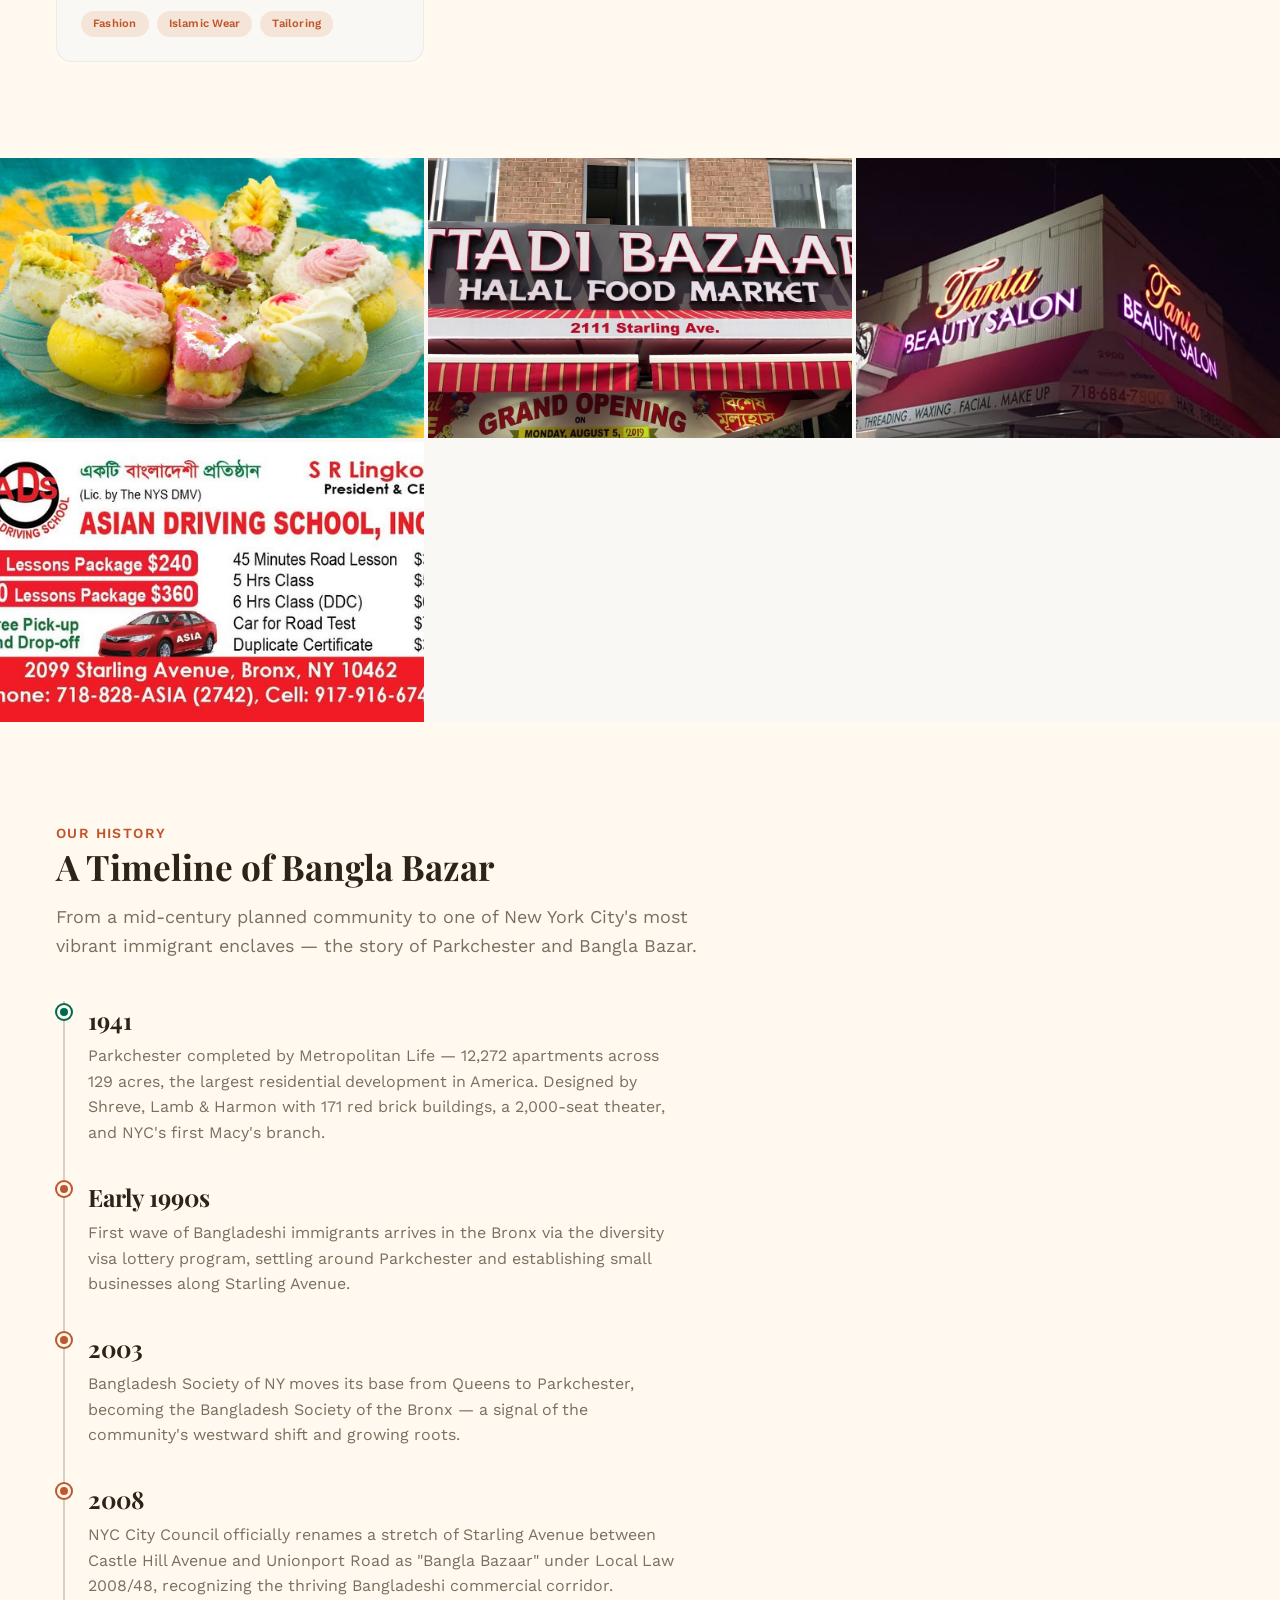
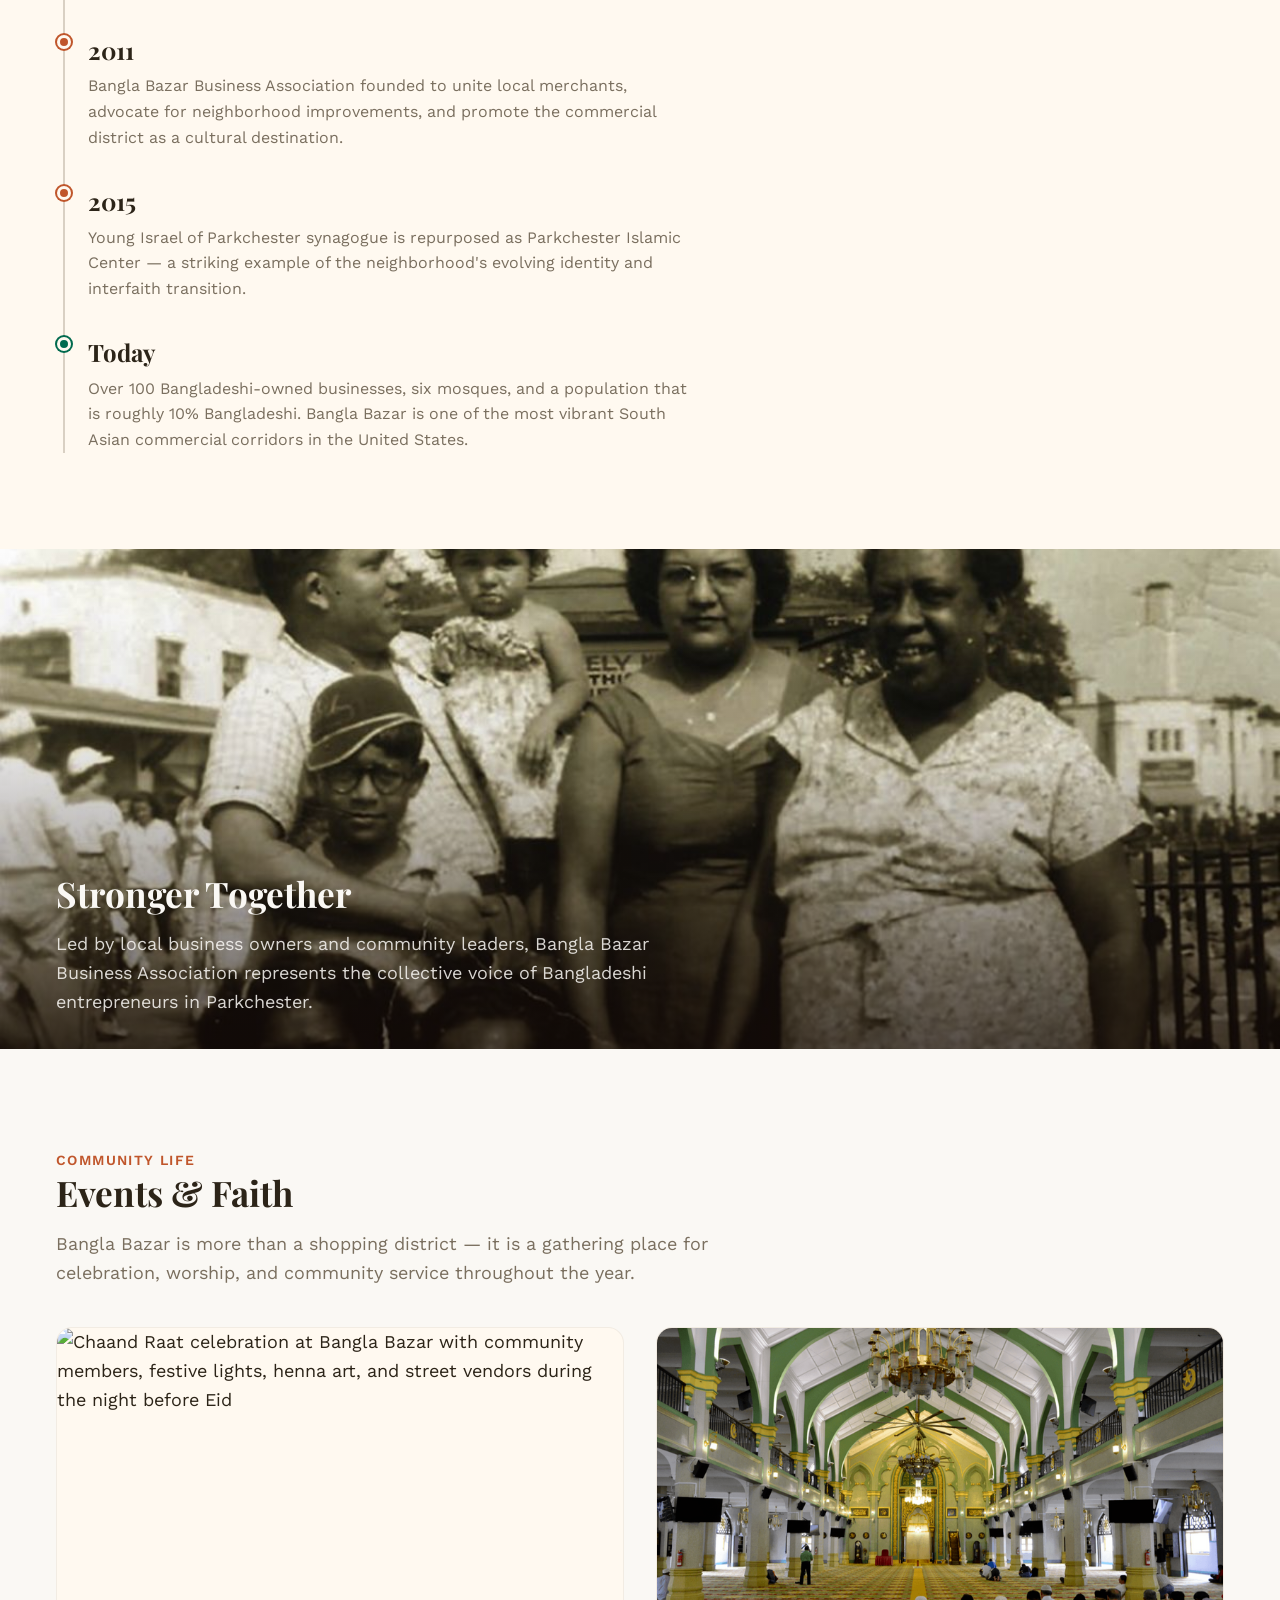
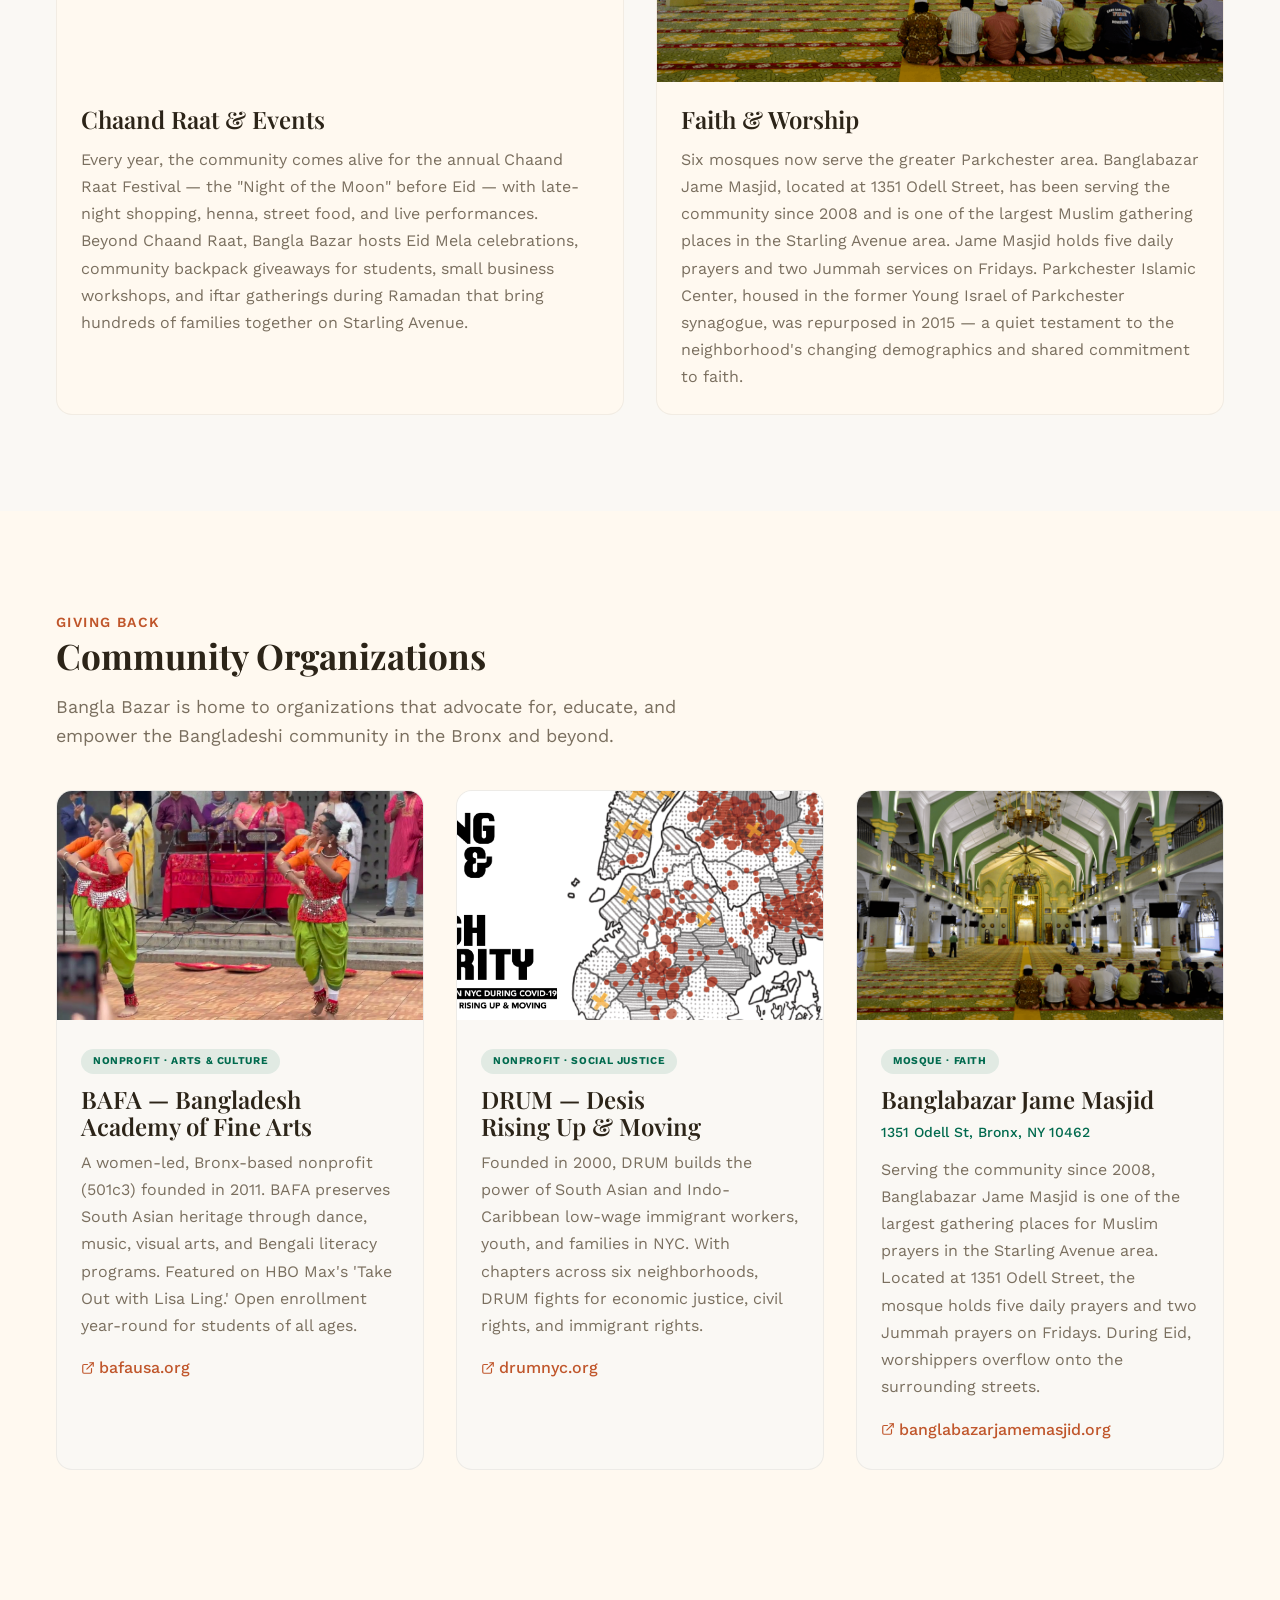
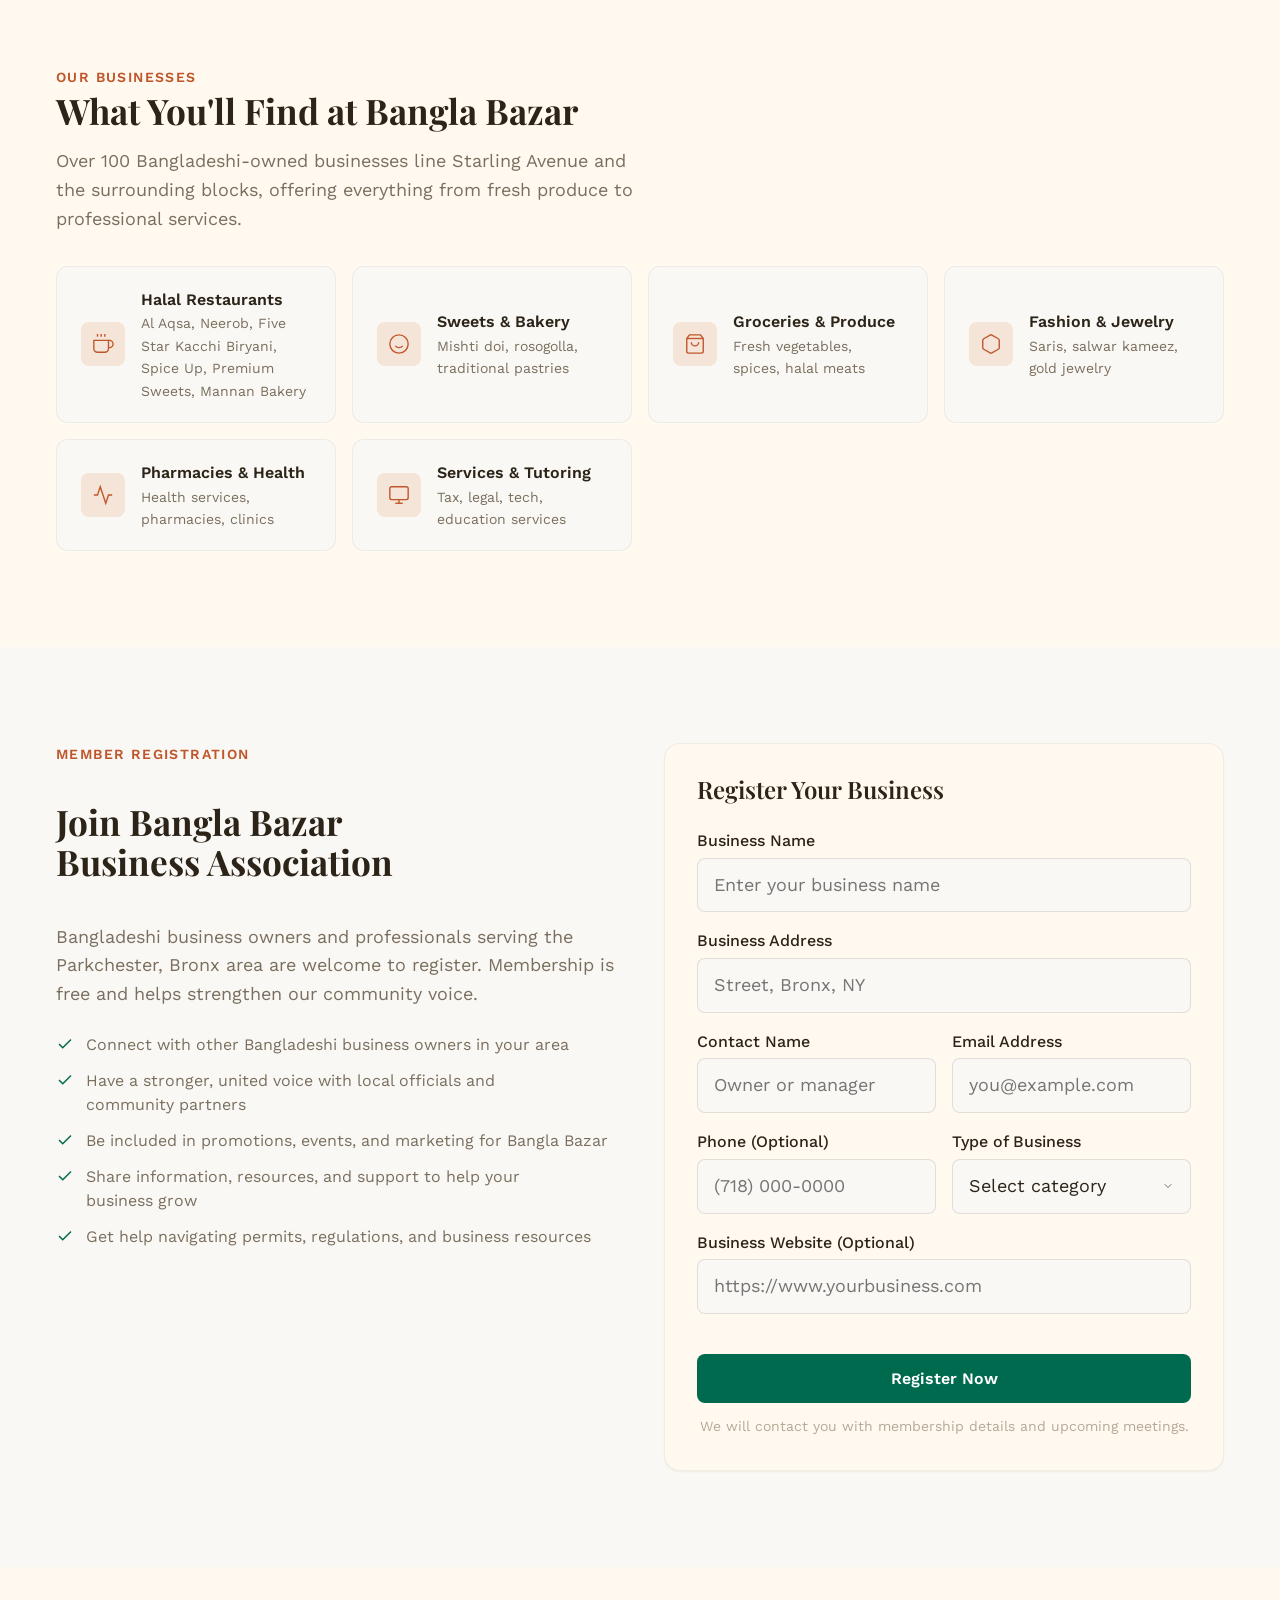
==== commit 1588a299: "Add Islamic Chand Raat 2026 event page with sponsor logos" ====
--- a/index.html
+++ b/index.html
@@ -511,6 +511,7 @@
       <a href="#businesses">Businesses</a>
       <a href="#register">Register</a>
       <a href="#contact">Contact</a>
+      <a href="./chand-raat/" style="color:#d4af37;font-weight:700;">🌙 Chand Raat</a>
     </nav>
 
     <div class="header__actions">
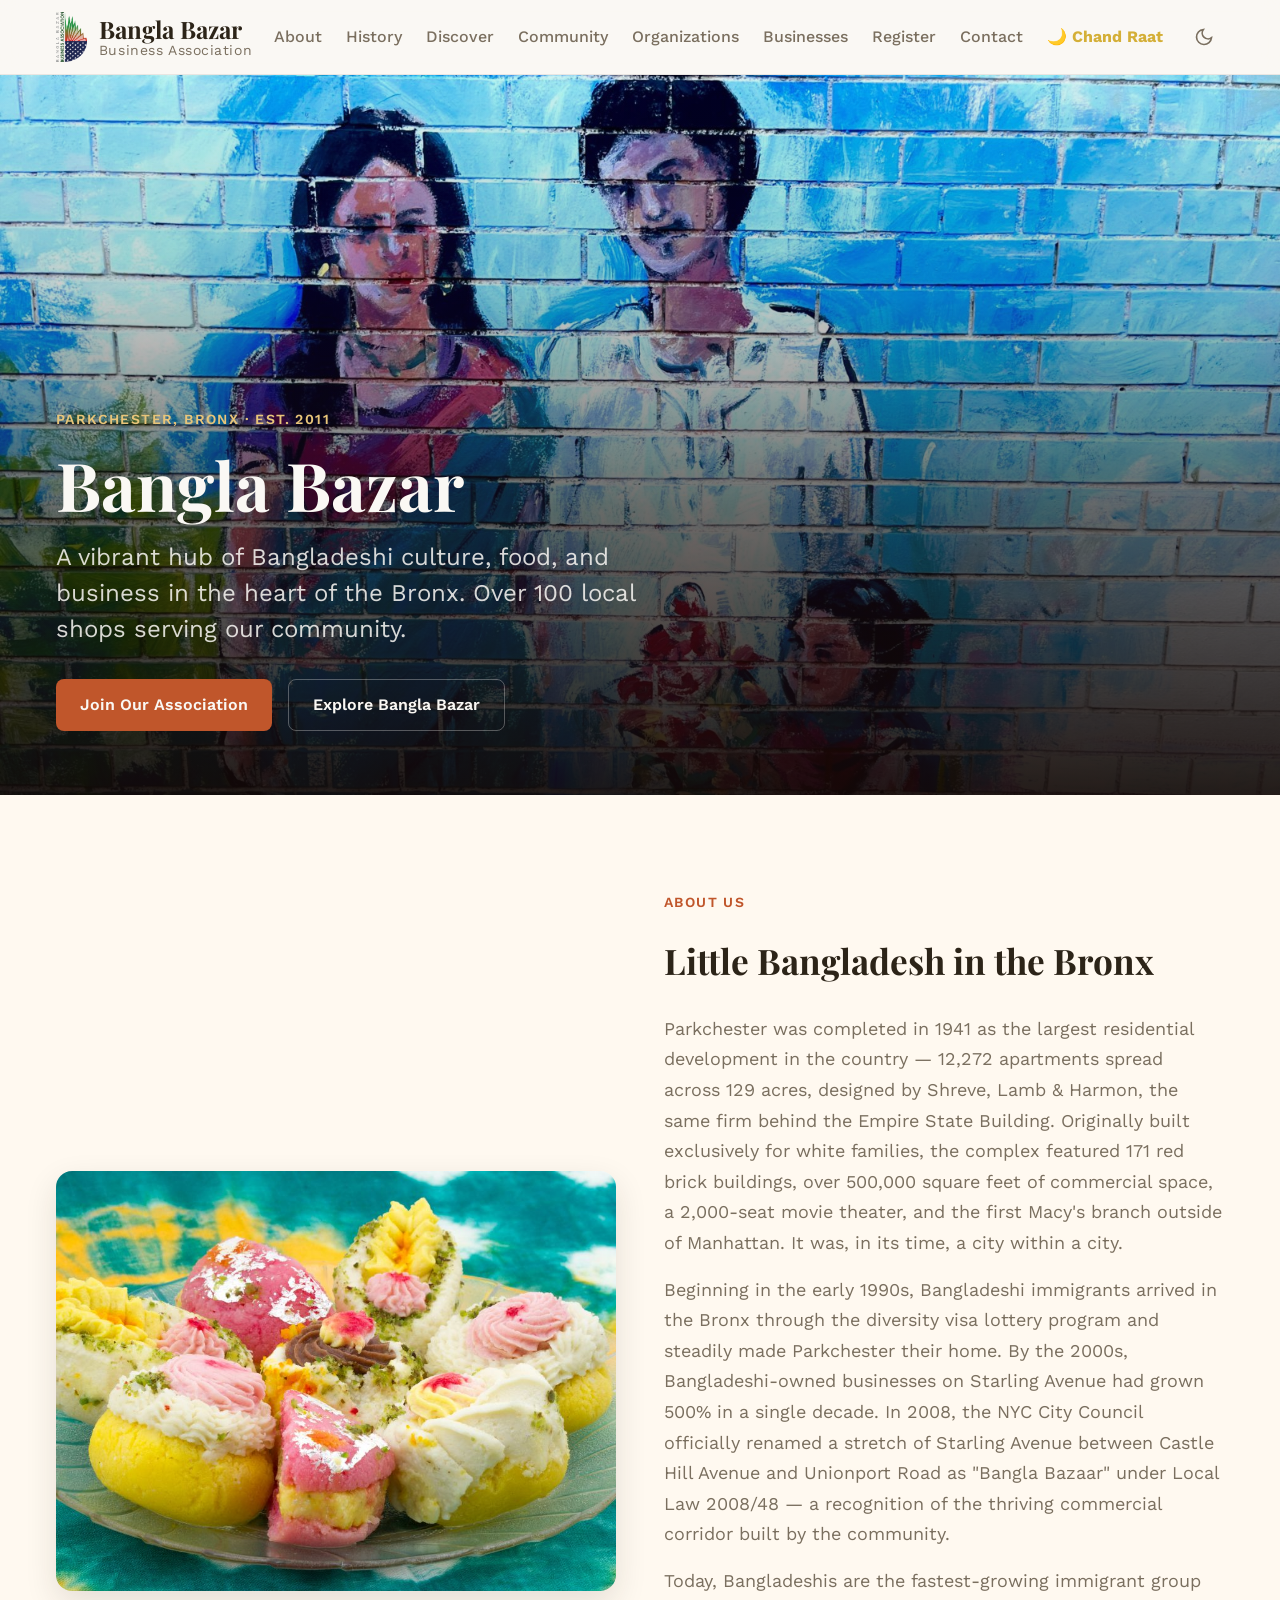
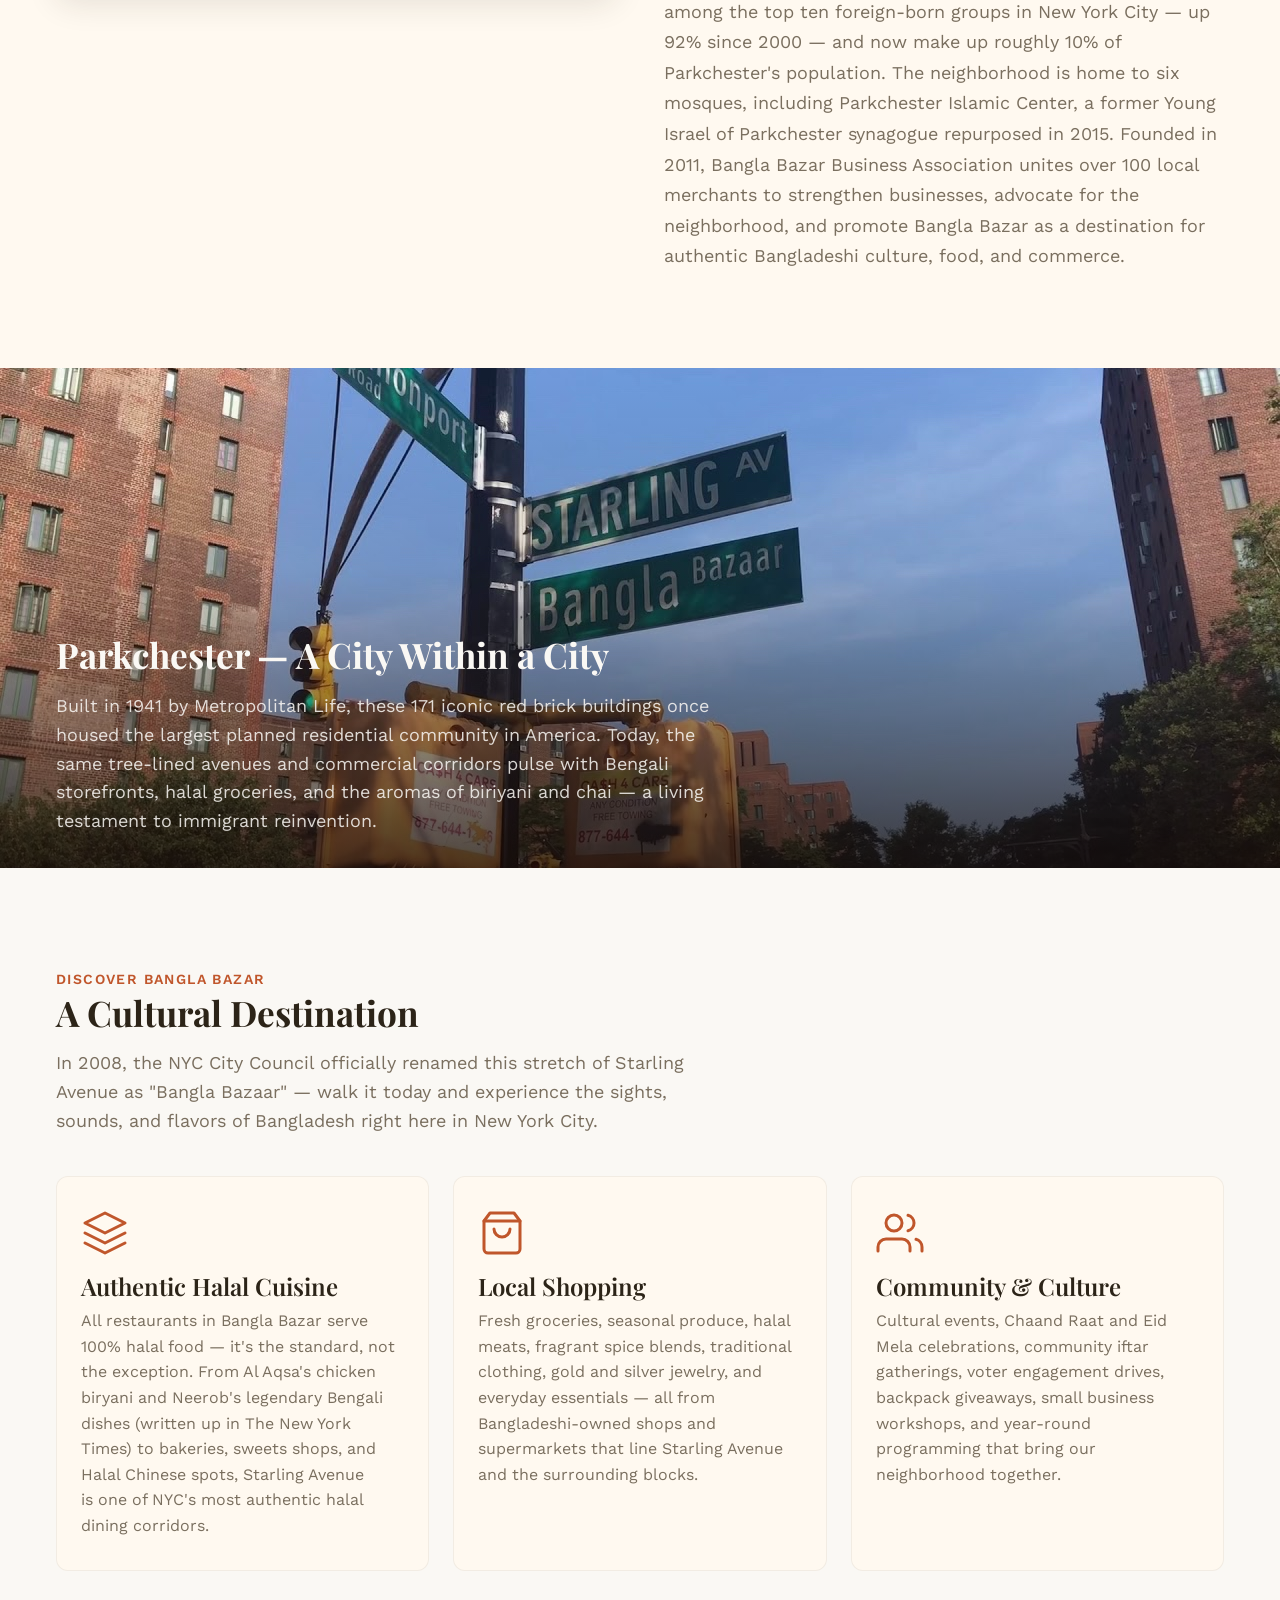
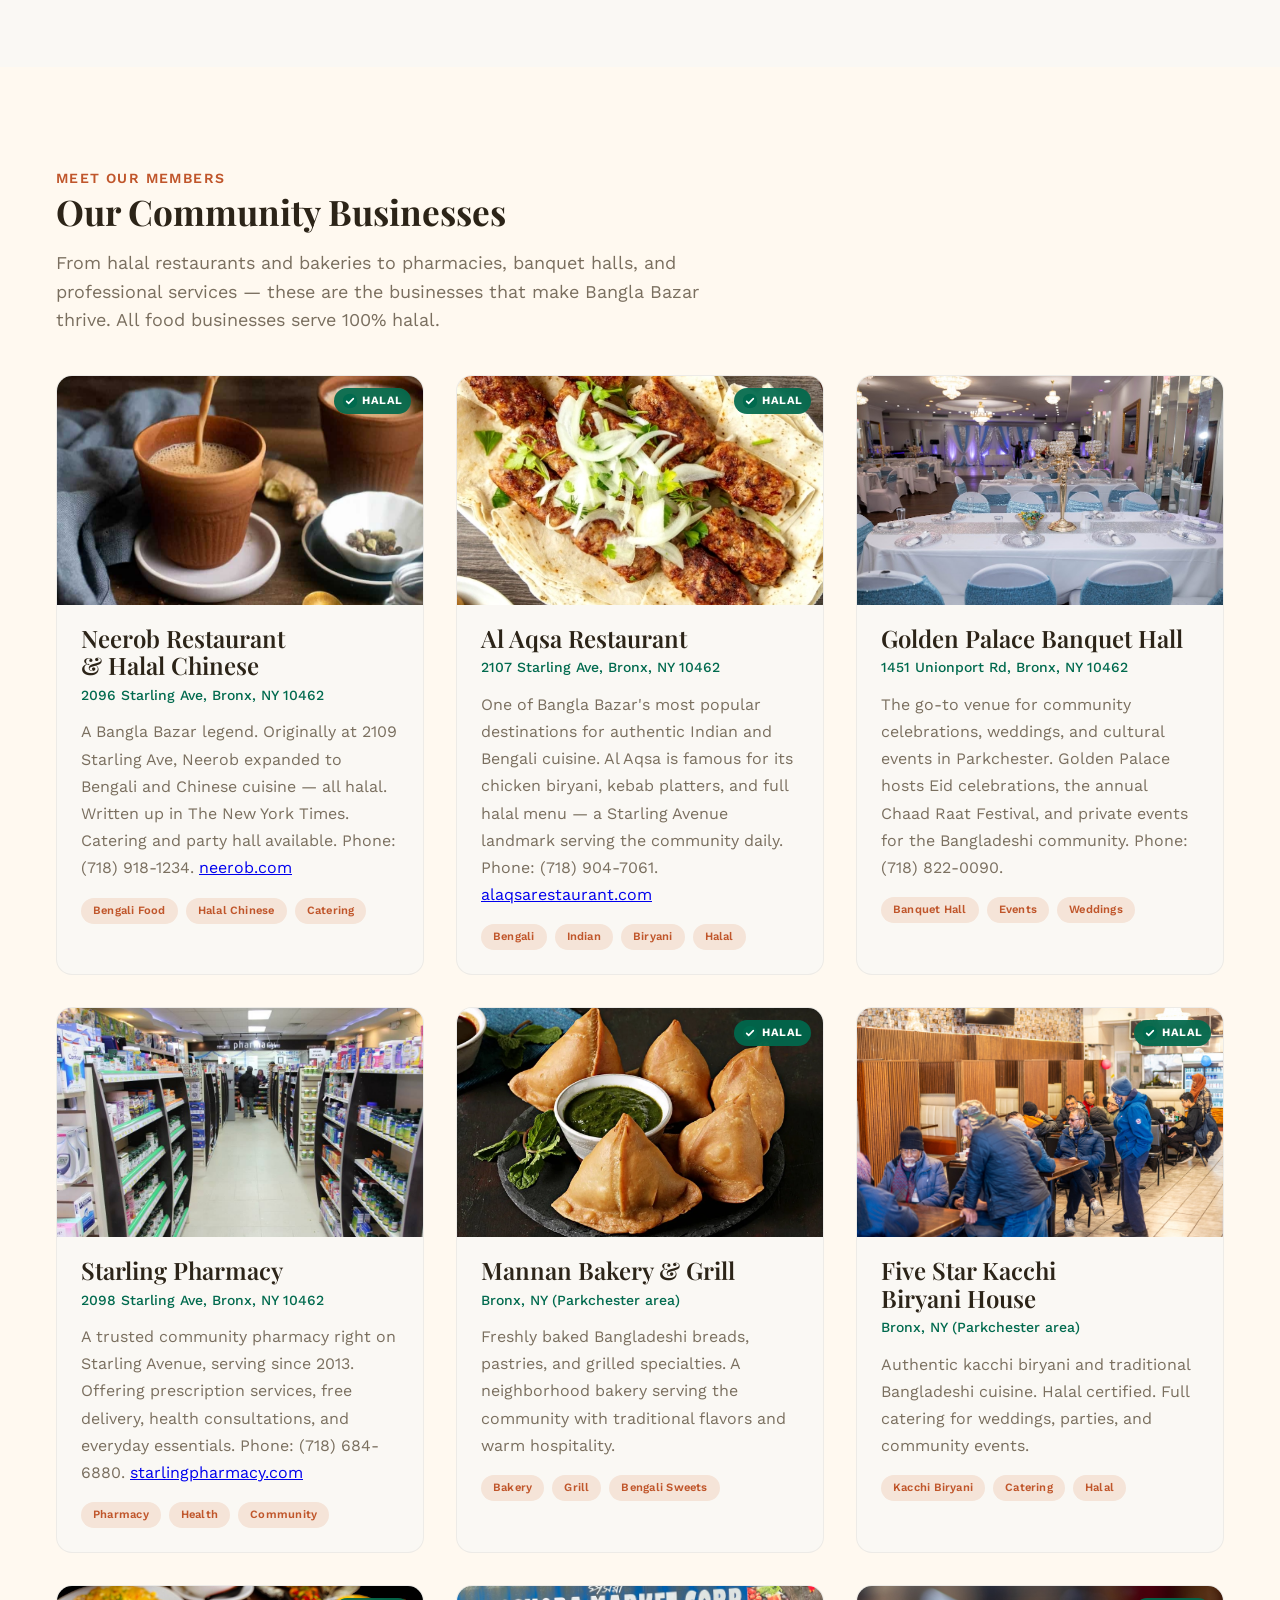
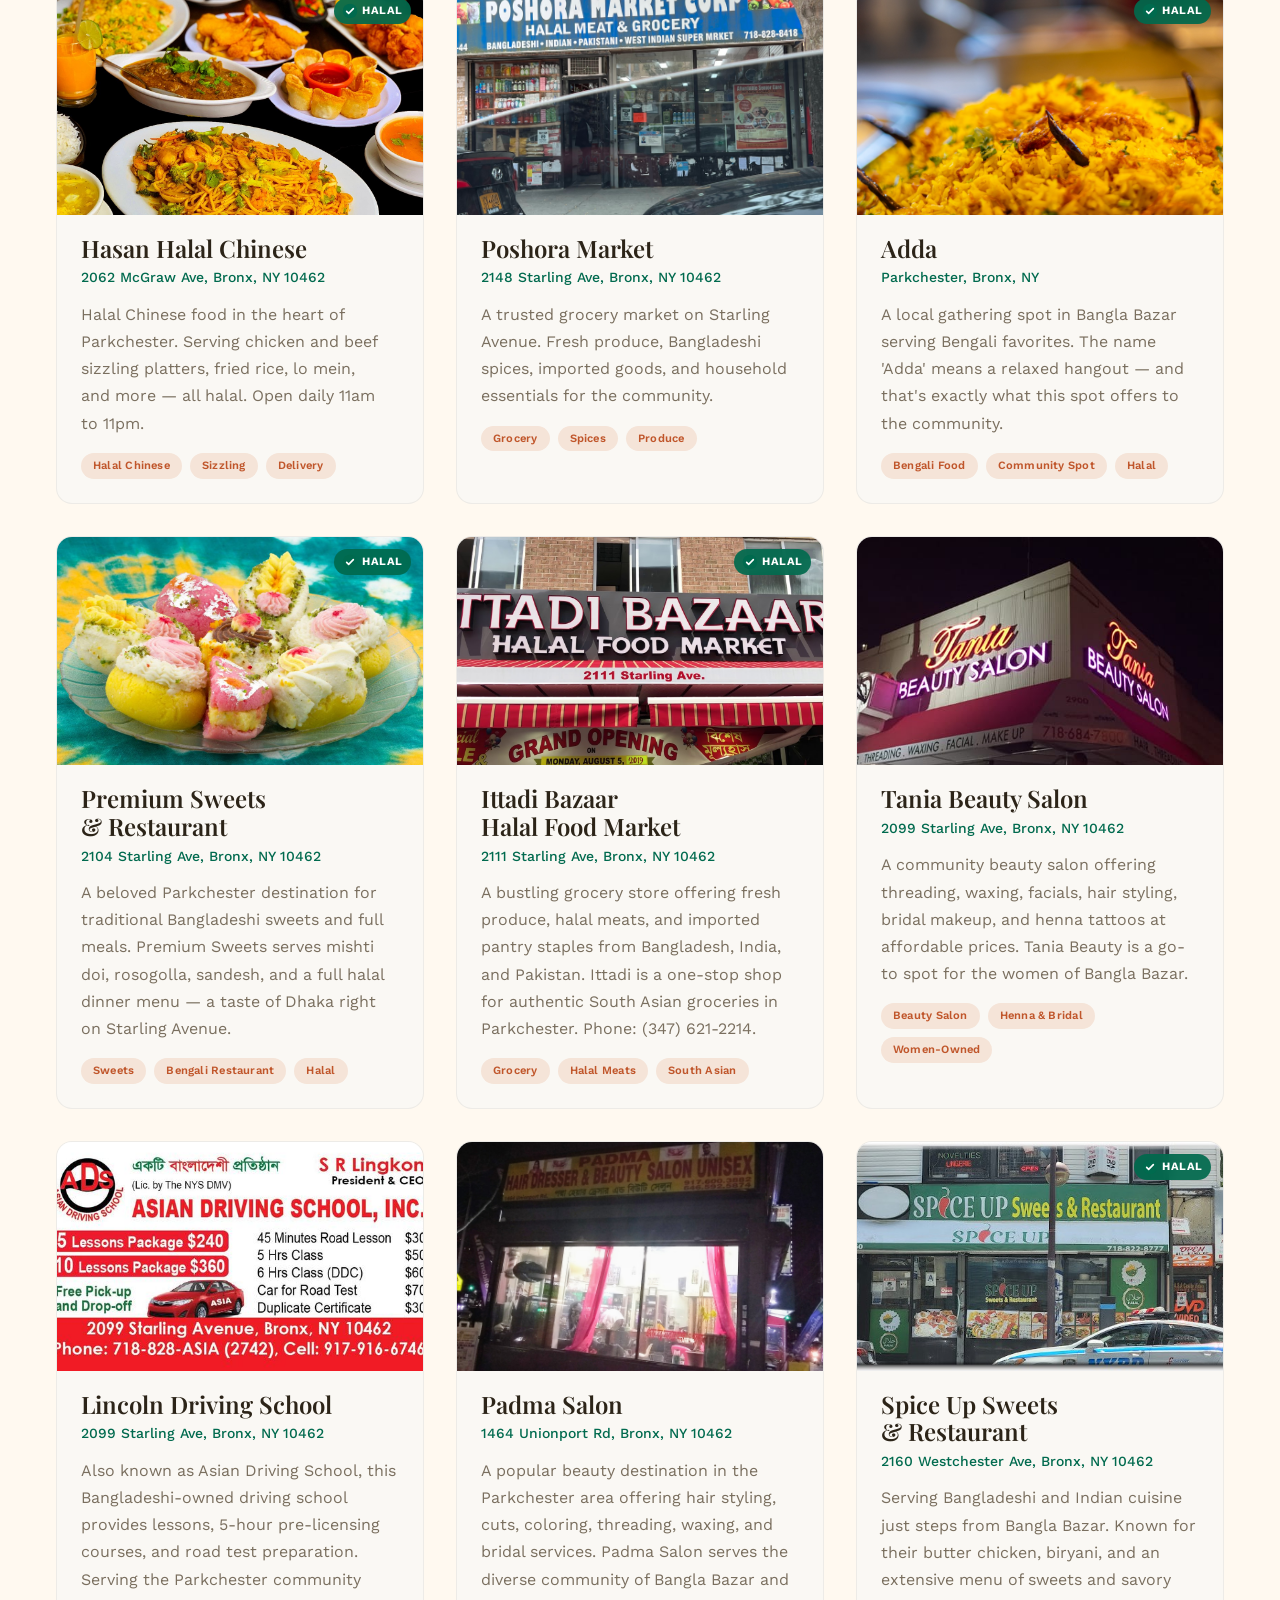
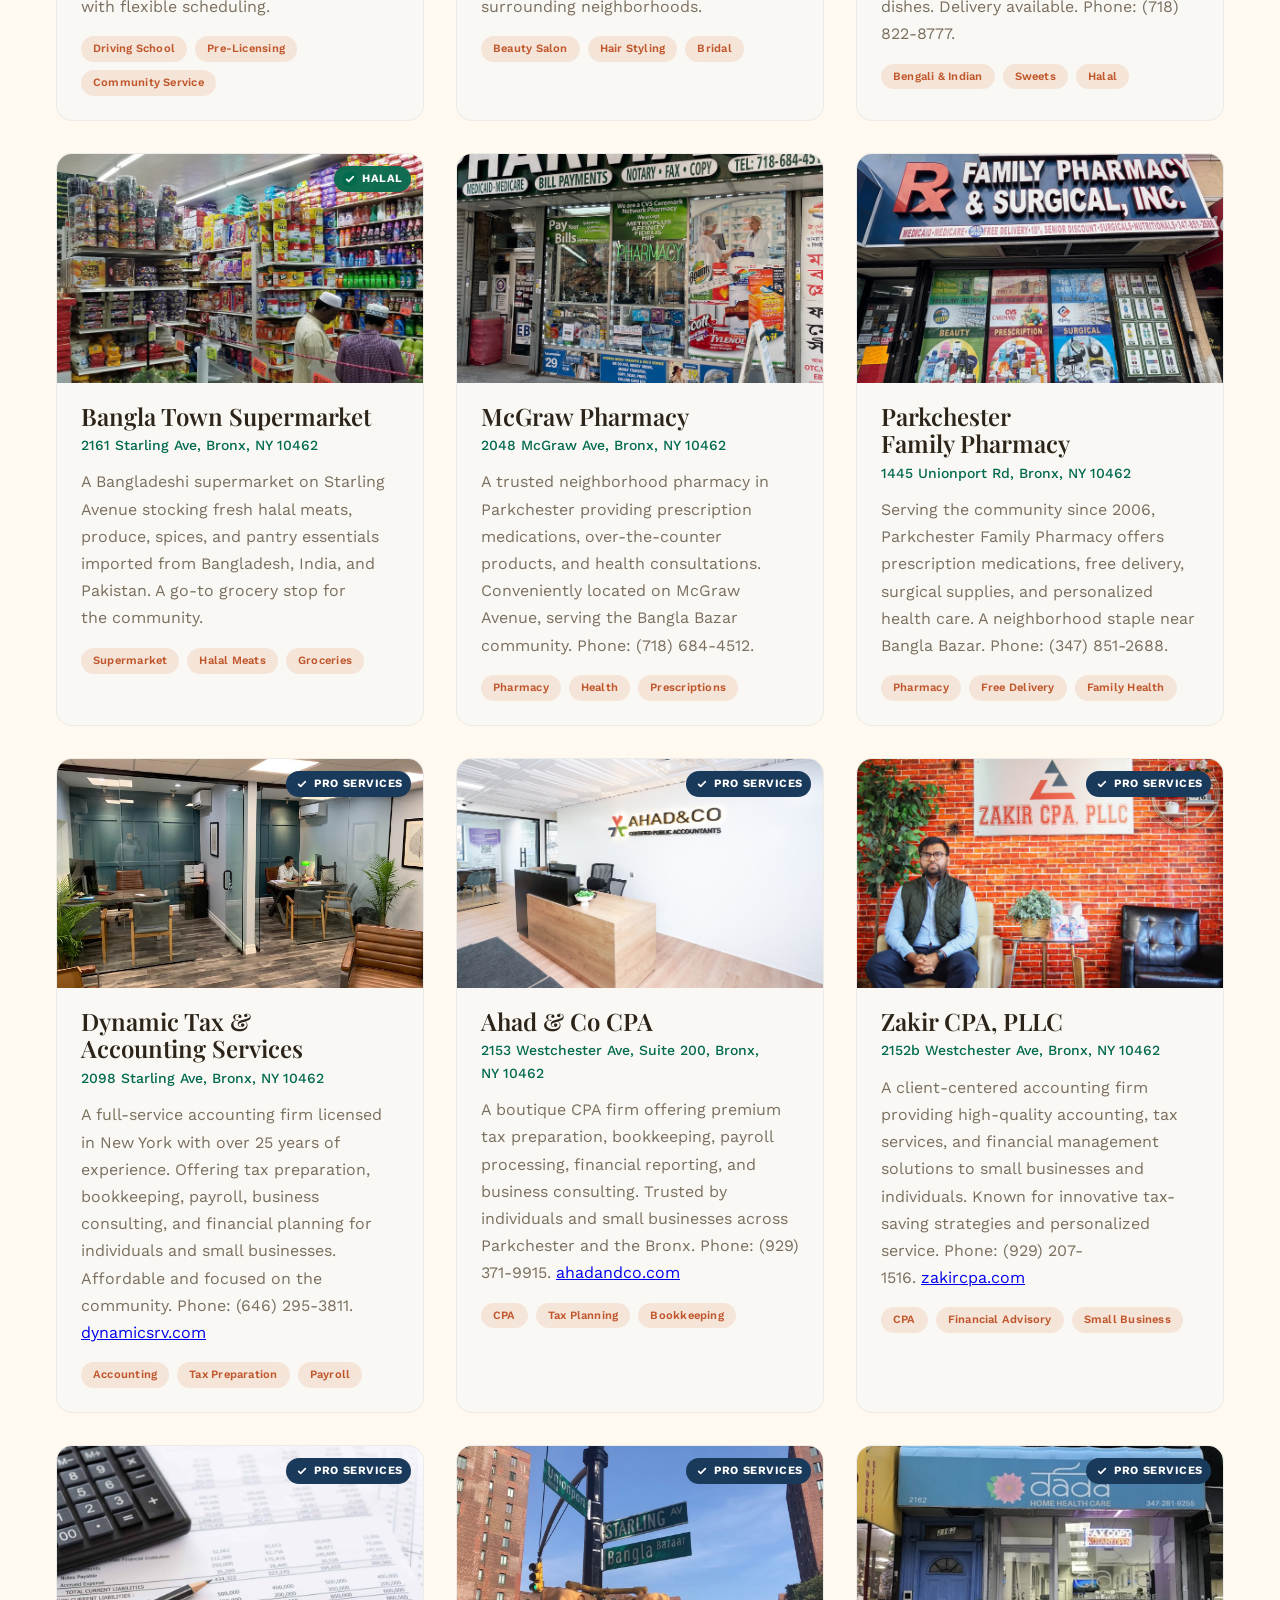
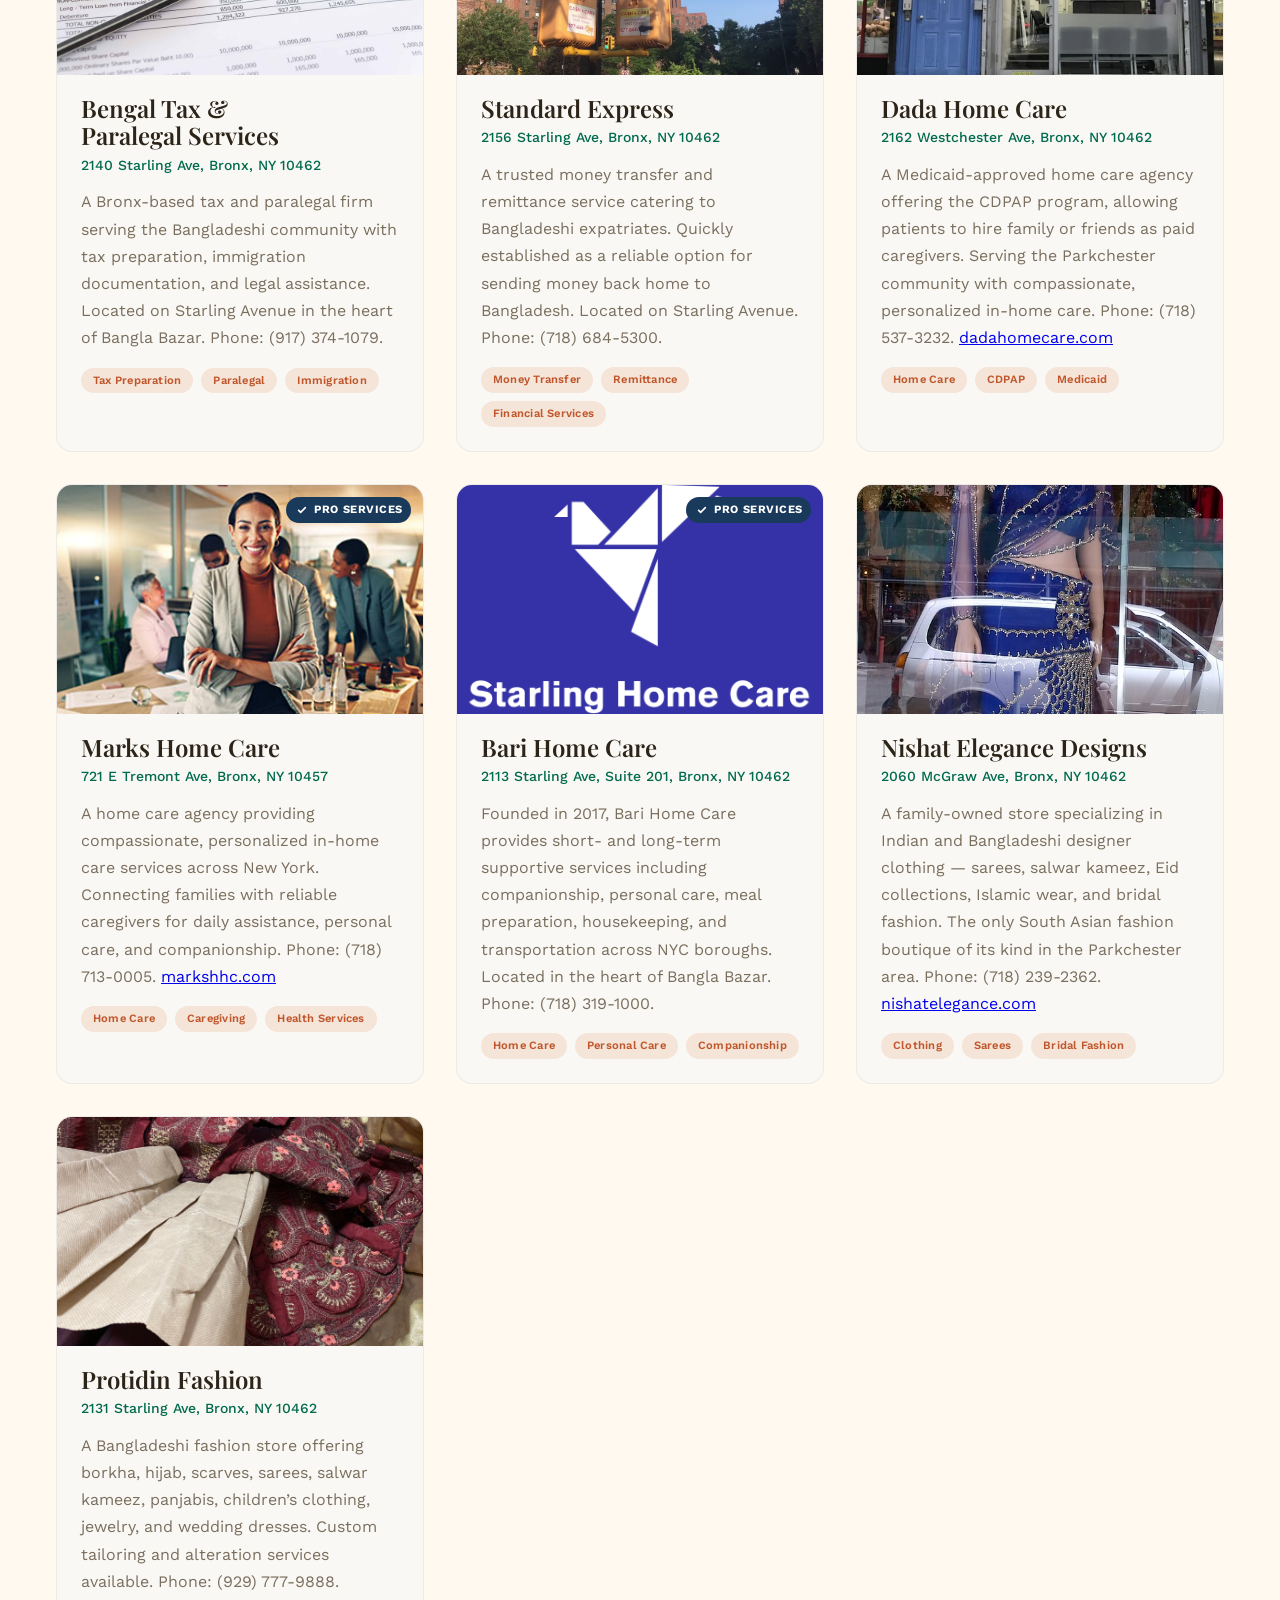
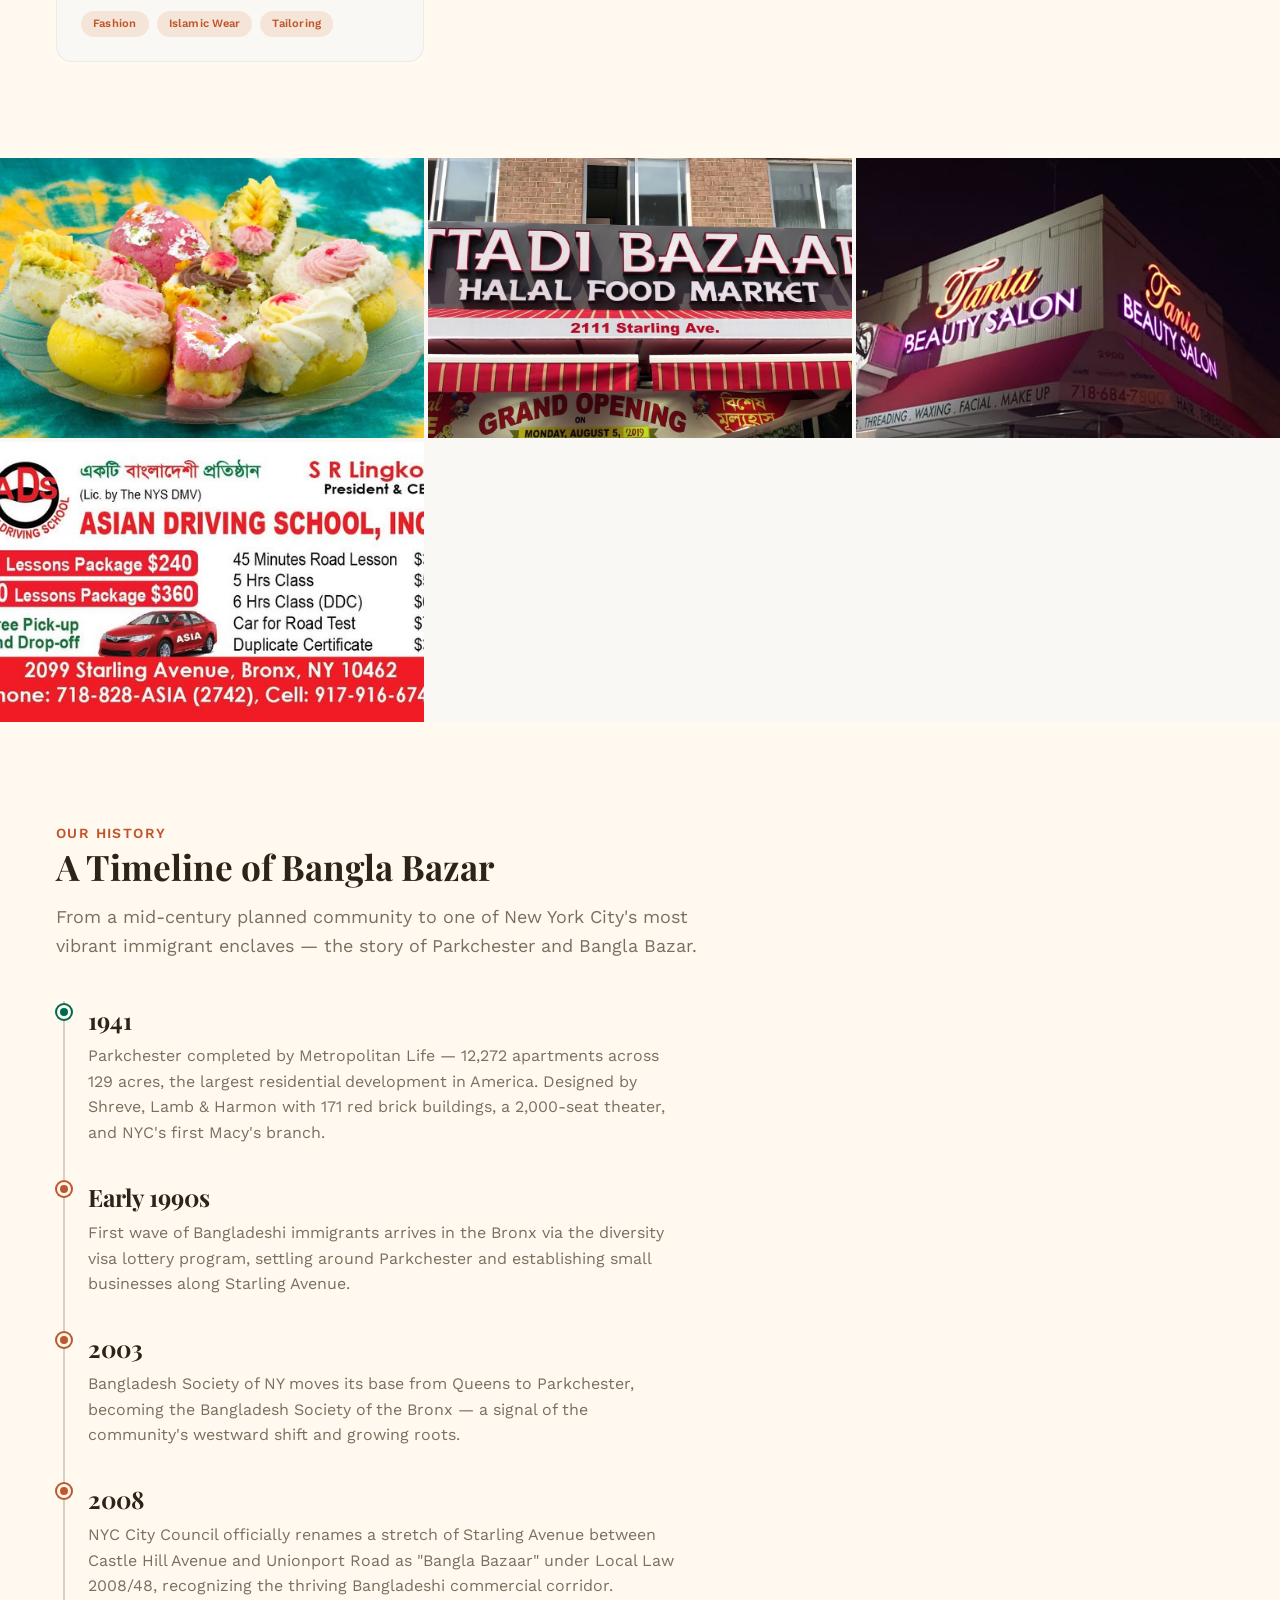
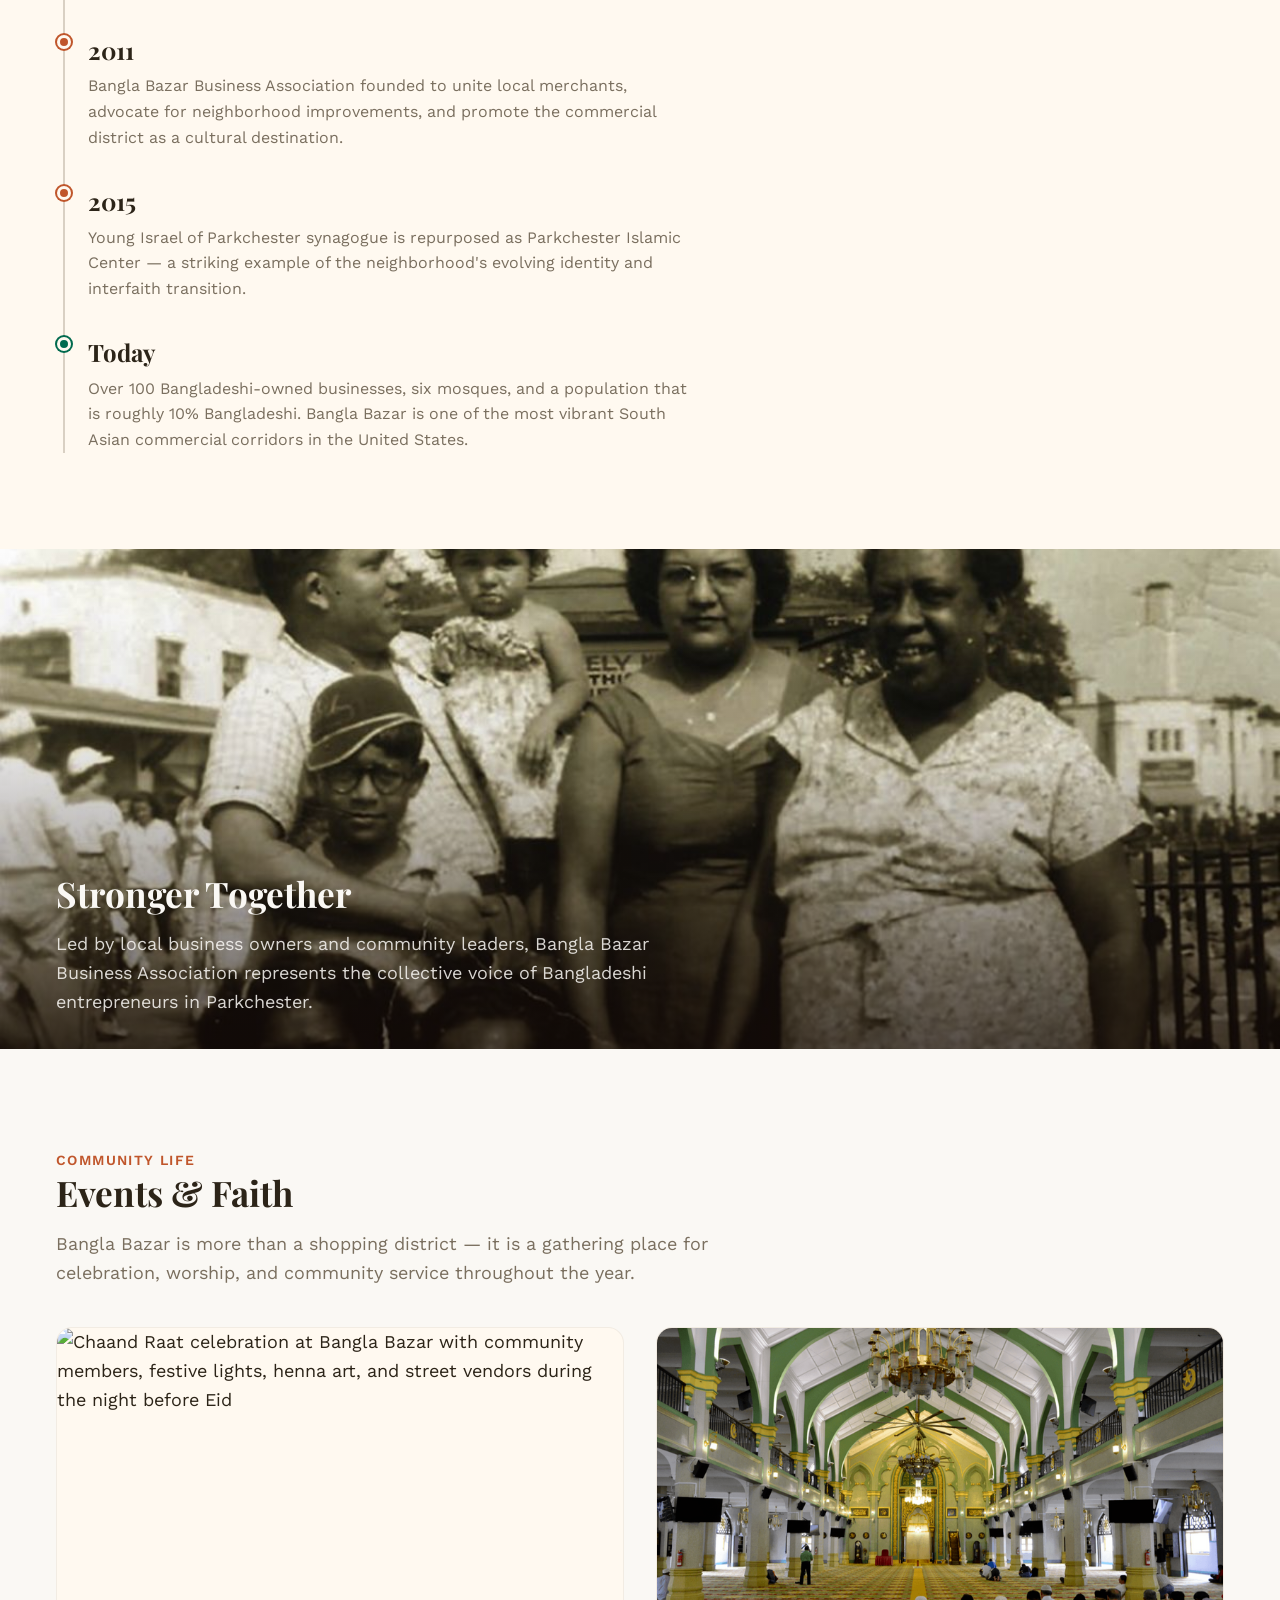
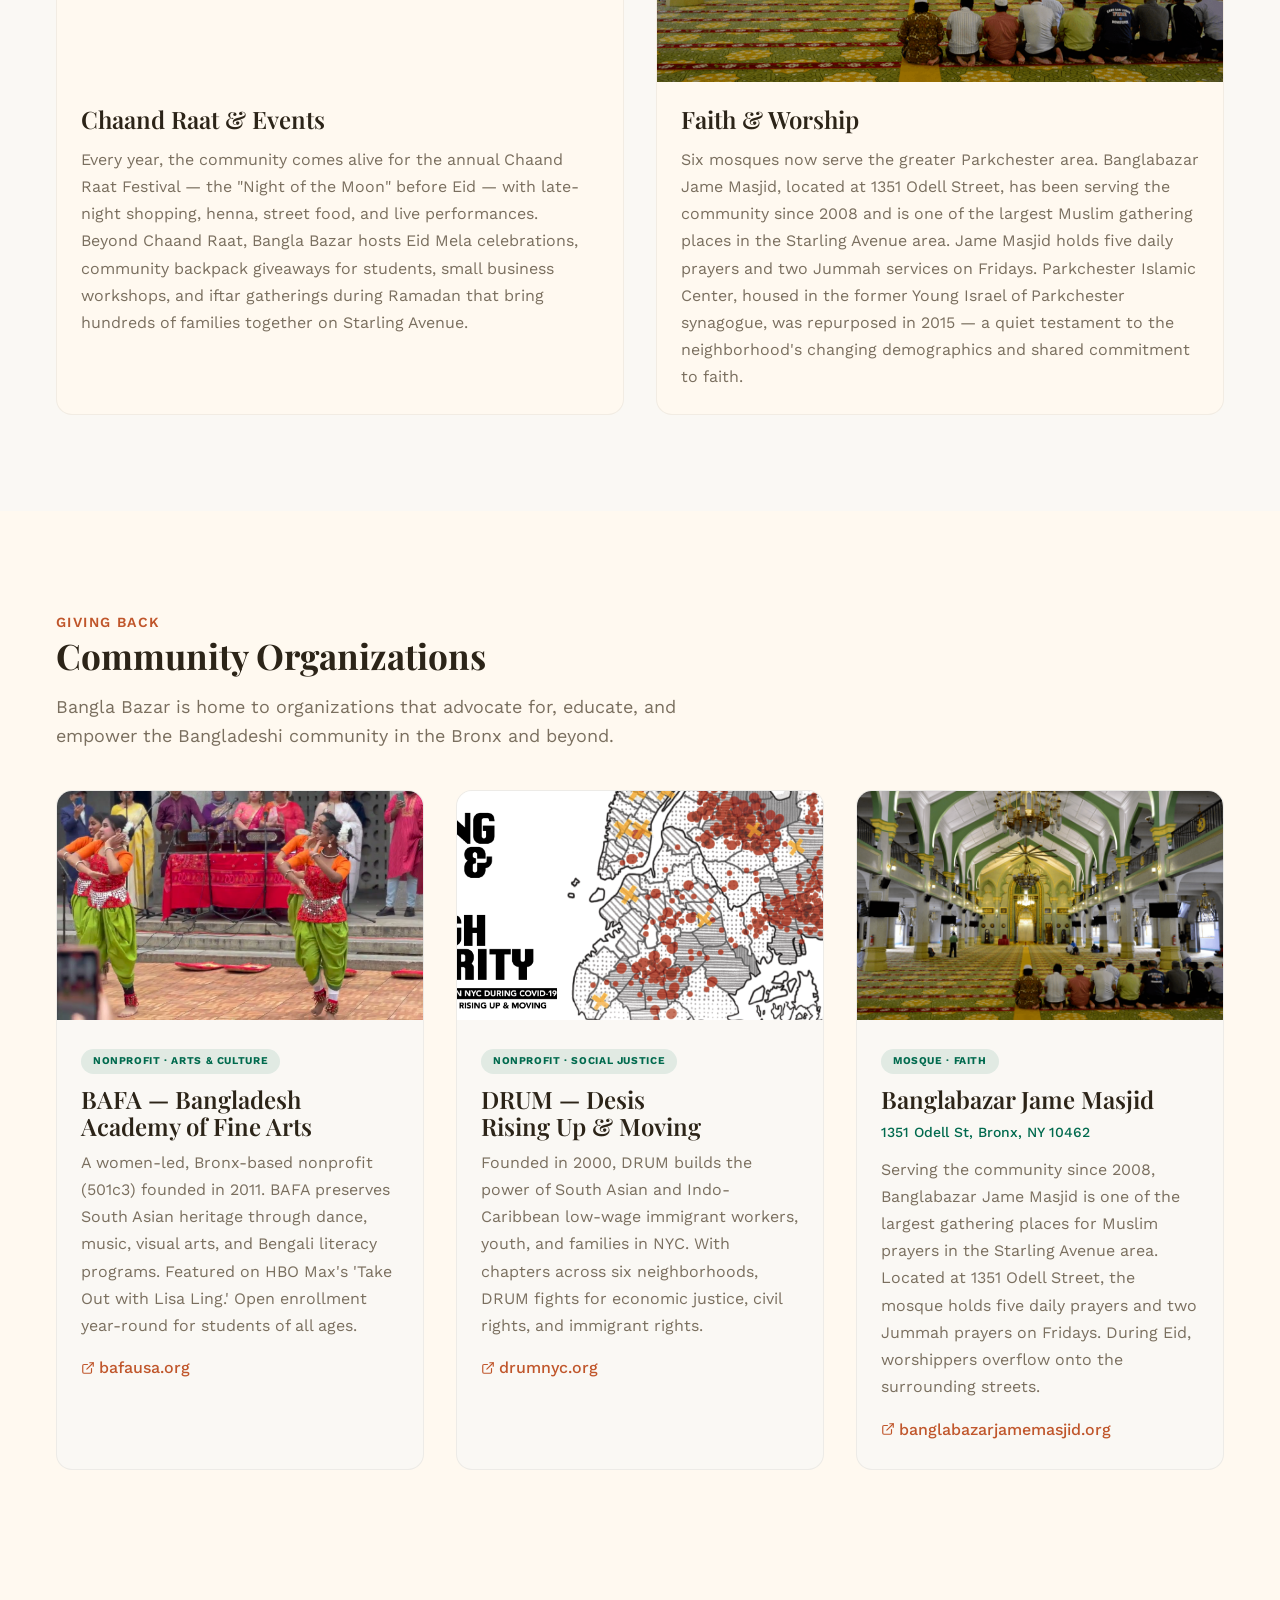
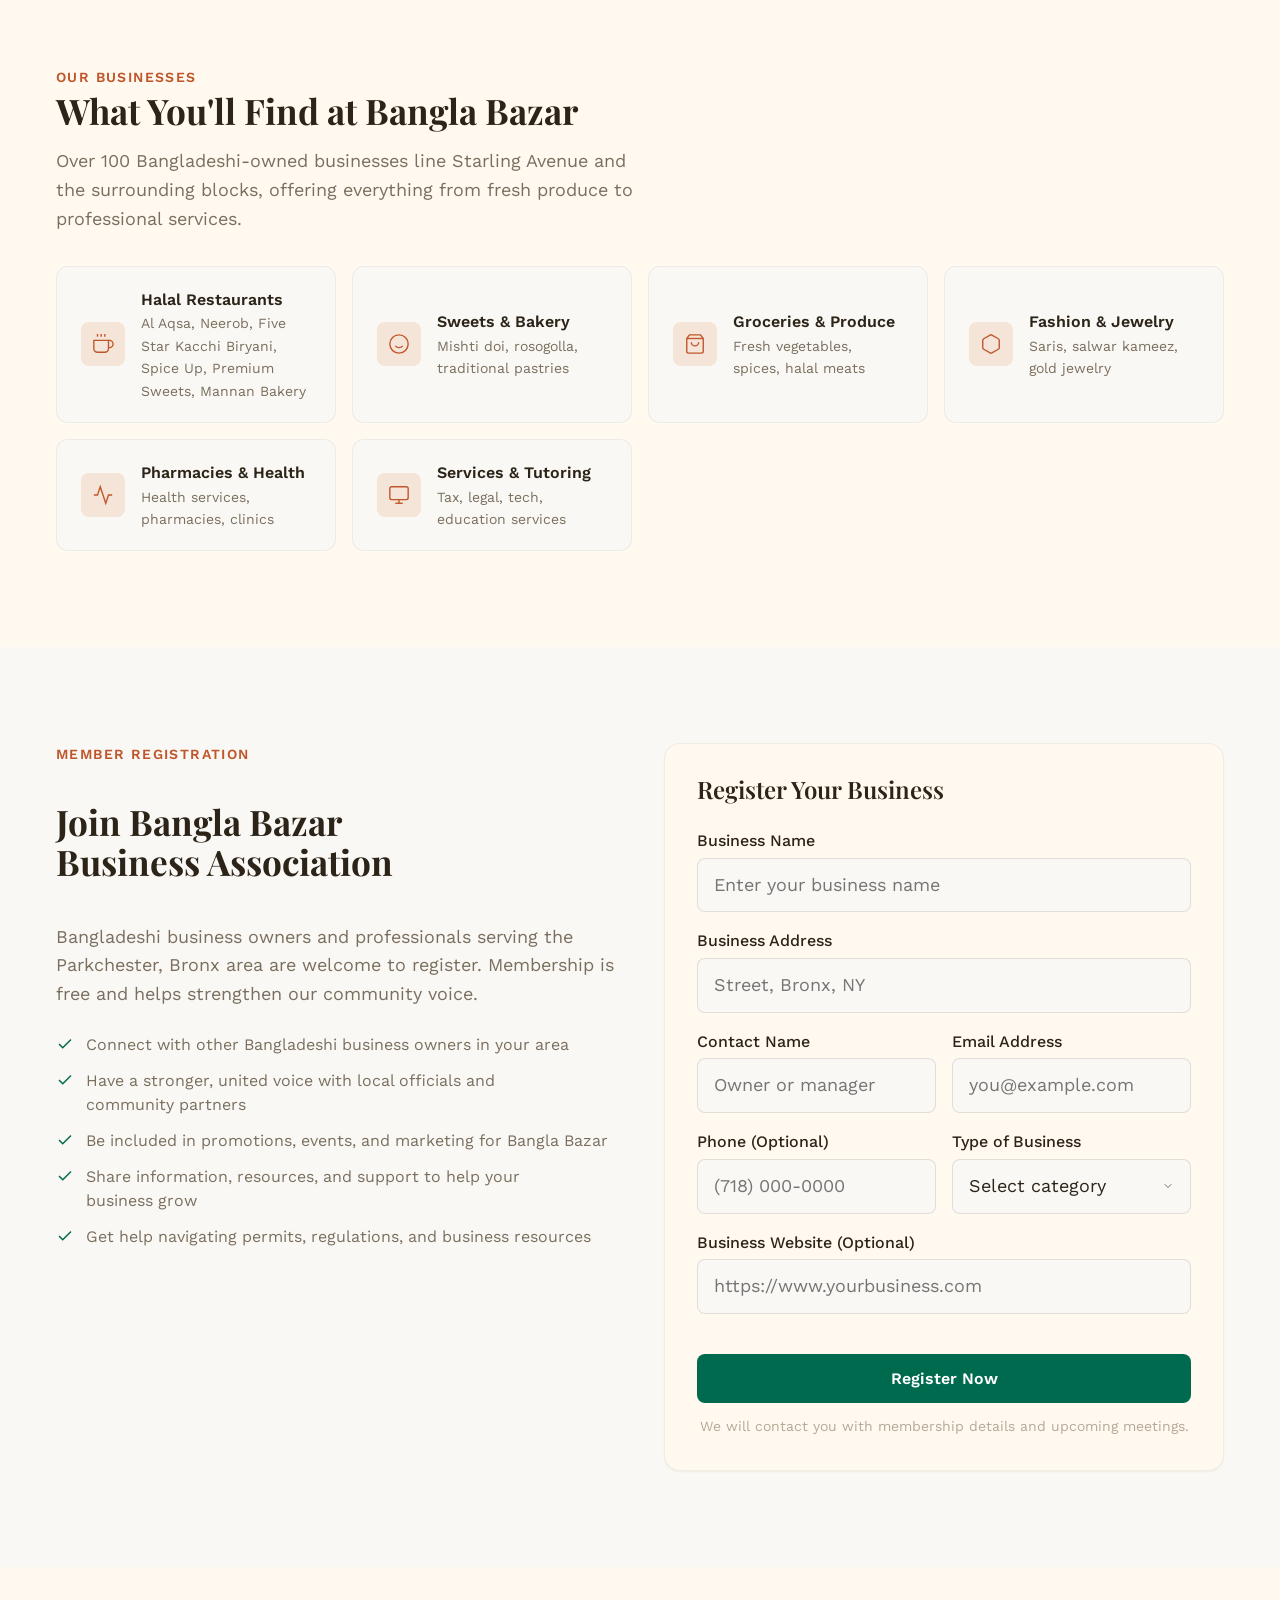
==== commit dd85df91: "Update 7 business photos with high-resolution images: Ahad & Co (reception), Zakir CPA (office inter" ====
--- a/index.html
+++ b/index.html
@@ -771,7 +771,7 @@
       <!-- Card 9: Poshora Market -->
       <div class="halal-dining__card reveal">
         <div class="halal-dining__card-image-wrap">
-          <img class="halal-dining__card-image" src="./assets/poshora-market.jpg" alt="Poshora Market storefront on Starling Avenue, Parkchester, Bronx" loading="lazy" width="1500" height="2000">
+          <img class="halal-dining__card-image" src="./assets/poshora-market-sign.jpg" alt="Poshora Market Corp Halal Meat & Grocery storefront with Bengali, Indian, Pakistani products on Starling Avenue, Parkchester, Bronx" loading="lazy" width="1600" height="2133">
         </div>
         <div class="halal-dining__card-body">
           <h3 class="halal-dining__card-title">Poshora Market</h3>
@@ -885,7 +885,7 @@
       <!-- Card 15: Padma Salon -->
       <div class="halal-dining__card reveal">
         <div class="halal-dining__card-image-wrap">
-          <img class="halal-dining__card-image" src="./assets/padma-salon.jpg" alt="Padma Hair Dresser &amp; Beauty Salon near Starling Avenue in Parkchester, Bronx" loading="lazy" width="300" height="400">
+          <img class="halal-dining__card-image" src="./assets/padma-salon-storefront.jpg" alt="Padma Hair Dresser & Beauty Salon Unisex storefront with Bengali signage on Unionport Road, Parkchester, Bronx" loading="lazy" width="1600" height="1067">
         </div>
         <div class="halal-dining__card-body">
           <h3 class="halal-dining__card-title">Padma Salon</h3>
@@ -923,7 +923,7 @@
       <!-- Card 17: Bangla Town Supermarket -->
       <div class="halal-dining__card reveal">
         <div class="halal-dining__card-image-wrap">
-          <img class="halal-dining__card-image" src="./assets/bangla-town-supermarket.jpg" alt="Bangla Town Supermarket on Starling Avenue, Parkchester, Bronx" loading="lazy" width="348" height="348">
+          <img class="halal-dining__card-image" src="./assets/bangla-town-interior.jpg" alt="Bangla Town Supermarket interior with fresh produce, South Asian groceries, and shoppers in the Bronx" loading="lazy" width="1600" height="2133">
           <span class="halal-dining__halal-badge" aria-label="Halal certified">
             <svg width="16" height="16" viewBox="0 0 24 24" fill="none"><circle cx="12" cy="12" r="11" fill="#006a4e"/><path d="M7 12.5l3 3 7-7" stroke="#fff" stroke-width="2.5" stroke-linecap="round" stroke-linejoin="round"/></svg>
             Halal
@@ -944,7 +944,7 @@
       <!-- Card 18: McGraw Pharmacy -->
       <div class="halal-dining__card reveal">
         <div class="halal-dining__card-image-wrap">
-          <img class="halal-dining__card-image" src="./assets/mcgraw-pharmacy-new.jpg" alt="McGraw Pharmacy storefront on McGraw Avenue in Parkchester, Bronx" loading="lazy" width="800" height="1066">
+          <img class="halal-dining__card-image" src="./assets/mcgraw-pharmacy-sign.jpg" alt="McGraw Pharmacy storefront with full signage showing Medicaid, Medicare, Bill Payments, Notary services and Bengali text on McGraw Avenue, Parkchester, Bronx" loading="lazy" width="1600" height="2133">
         </div>
         <div class="halal-dining__card-body">
           <h3 class="halal-dining__card-title">McGraw Pharmacy</h3>
@@ -1001,7 +1001,7 @@
       <!-- Card 21: Ahad & Co CPA -->
       <div class="halal-dining__card reveal">
         <div class="halal-dining__card-image-wrap">
-          <img class="halal-dining__card-image" src="./assets/ahad-co-storefront.jpg" alt="Ahad & Co CPA office in the Bronx" loading="lazy" width="348" height="348">
+          <img class="halal-dining__card-image" src="./assets/ahad-co-reception.jpg" alt="Ahad & Co Certified Public Accountants reception area with branded wall signage in the Bronx" loading="lazy" width="1600" height="1024">
           <span class="halal-dining__halal-badge" style="background:#1a3a5c" aria-label="Professional services">
             <svg width="16" height="16" viewBox="0 0 24 24" fill="none"><circle cx="12" cy="12" r="11" fill="#1a3a5c"/><path d="M7 12.5l3 3 7-7" stroke="#fff" stroke-width="2.5" stroke-linecap="round" stroke-linejoin="round"/></svg>
             Pro Services
@@ -1022,7 +1022,7 @@
       <!-- Card 22: Zakir CPA PLLC -->
       <div class="halal-dining__card reveal">
         <div class="halal-dining__card-image-wrap">
-          <img class="halal-dining__card-image" src="./assets/zakir-cpa-banner.jpg" alt="Zakir CPA PLLC office on Westchester Avenue, Bronx" loading="lazy" width="1024" height="274">
+          <img class="halal-dining__card-image" src="./assets/zakir-cpa-interior.jpg" alt="Zakir CPA PLLC office interior with branded signage on brick wall, Westchester Avenue, Bronx" loading="lazy" width="1600" height="1131">
           <span class="halal-dining__halal-badge" style="background:#1a3a5c" aria-label="Professional services">
             <svg width="16" height="16" viewBox="0 0 24 24" fill="none"><circle cx="12" cy="12" r="11" fill="#1a3a5c"/><path d="M7 12.5l3 3 7-7" stroke="#fff" stroke-width="2.5" stroke-linecap="round" stroke-linejoin="round"/></svg>
             Pro Services
@@ -1168,7 +1168,7 @@
       <!-- Card 29: Protidin Fashion -->
       <div class="halal-dining__card reveal">
         <div class="halal-dining__card-image-wrap">
-          <img class="halal-dining__card-image" src="./assets/protidin-fashion.jpg" alt="Protidin Fashion Bangladeshi clothing store on Starling Avenue, Parkchester, Bronx" loading="lazy" width="1280" height="720">
+          <img class="halal-dining__card-image" src="./assets/protidin-fashion-saree.jpg" alt="Protidin Fashion embroidered saree and traditional Bangladeshi clothing on Starling Avenue, Parkchester, Bronx" loading="lazy" width="1600" height="2133">
         </div>
         <div class="halal-dining__card-body">
           <h3 class="halal-dining__card-title">Protidin Fashion</h3>
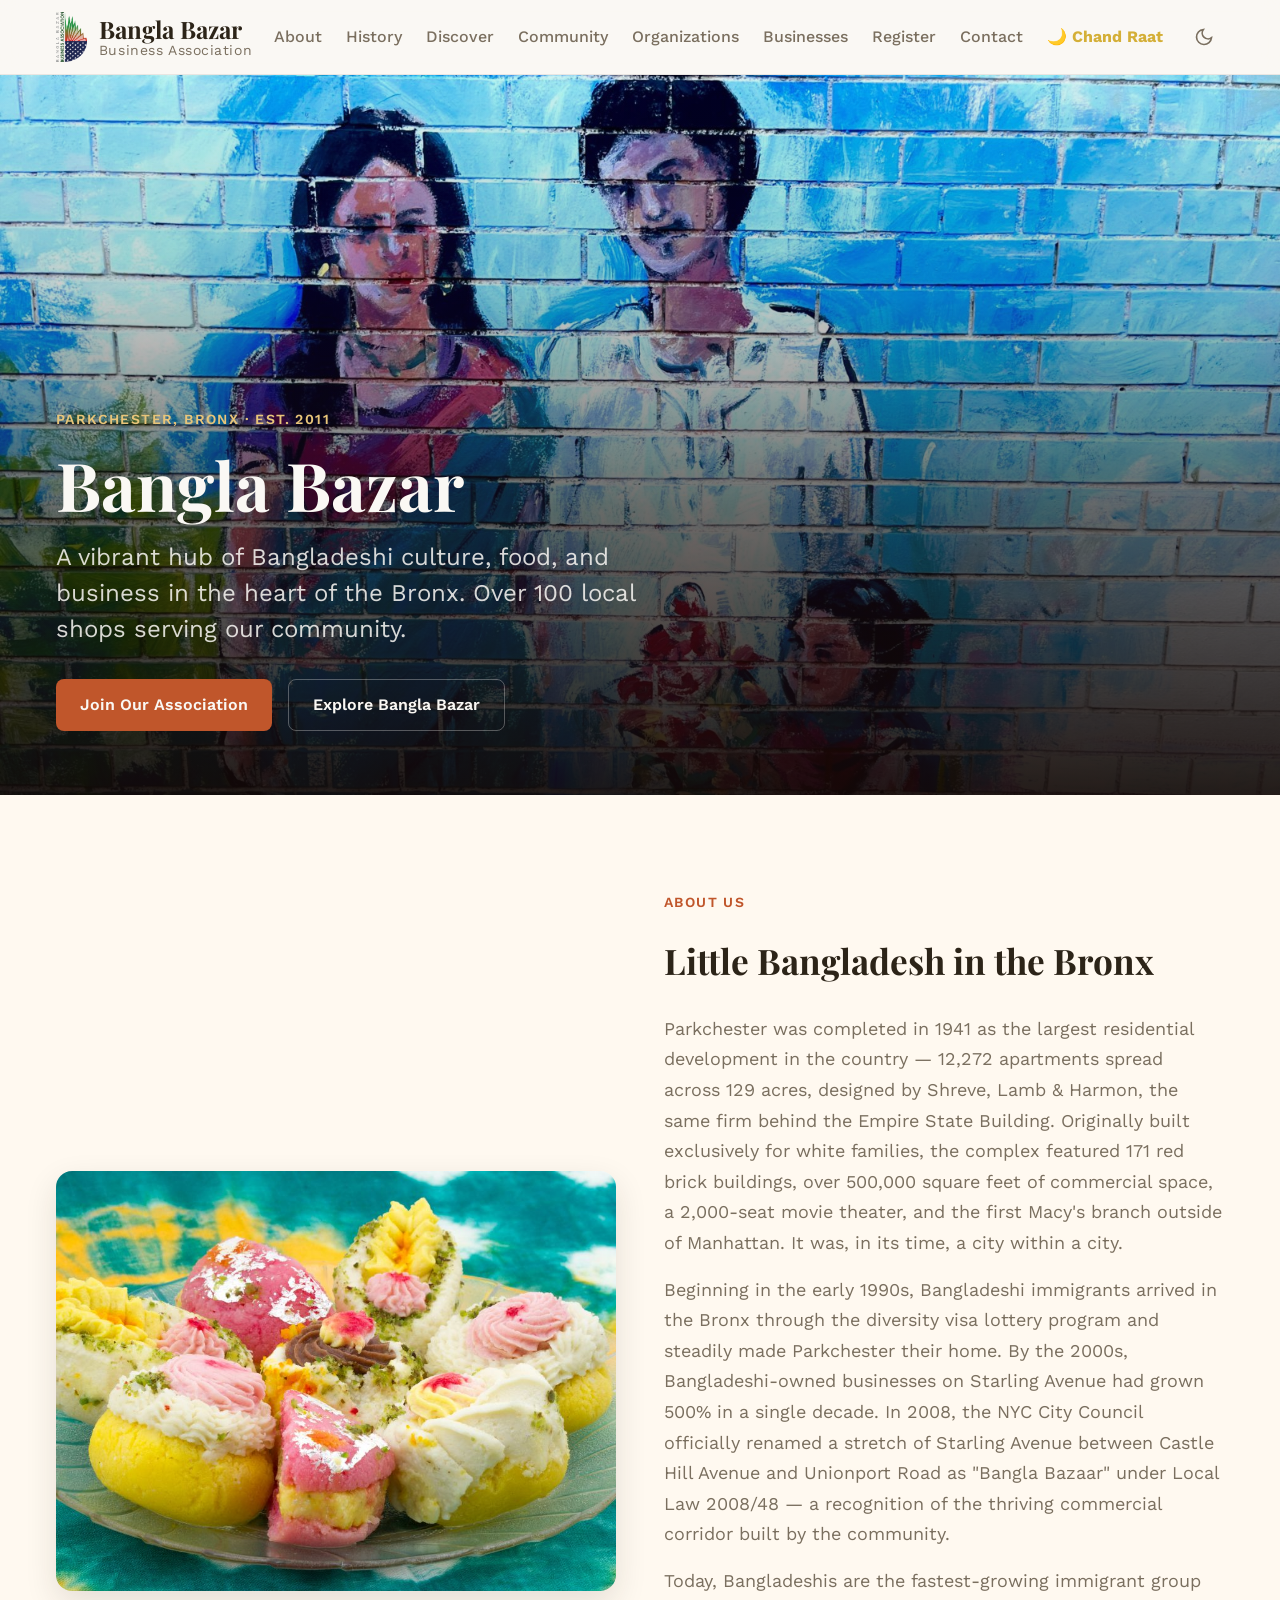
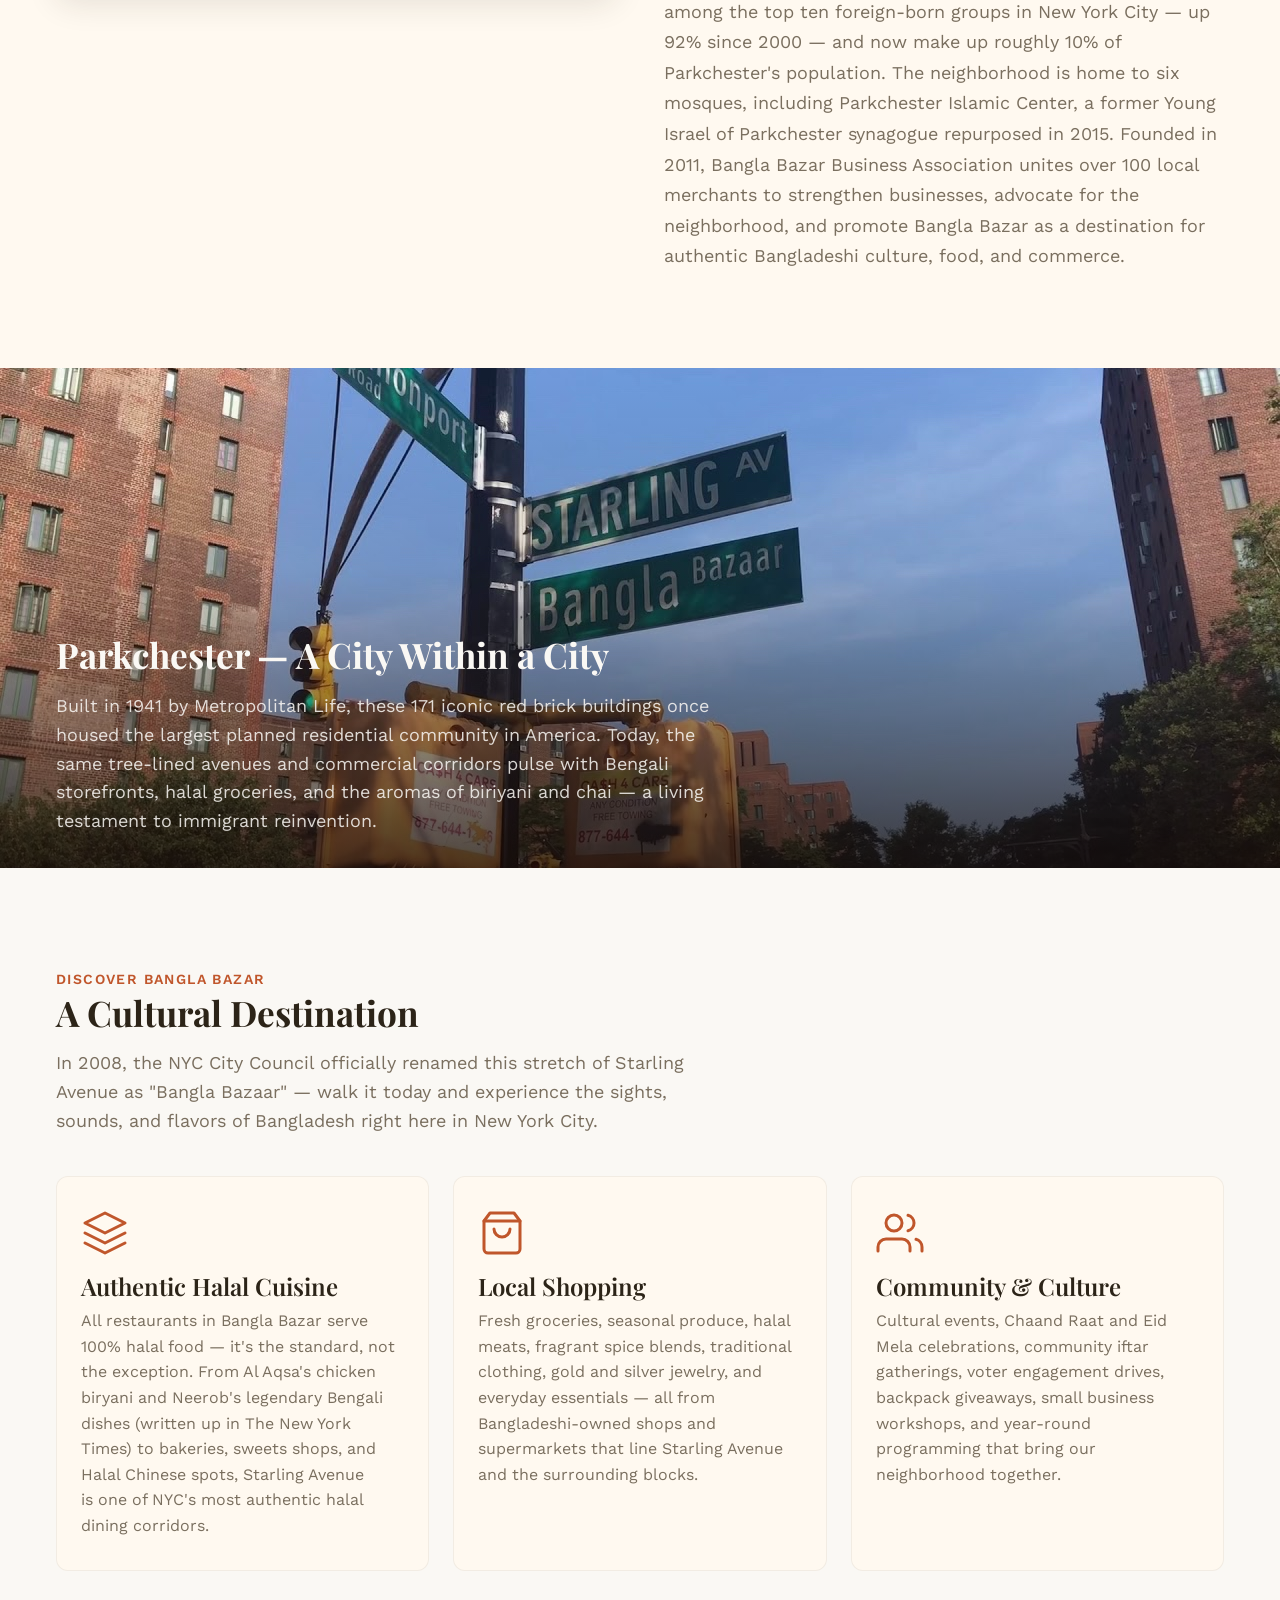
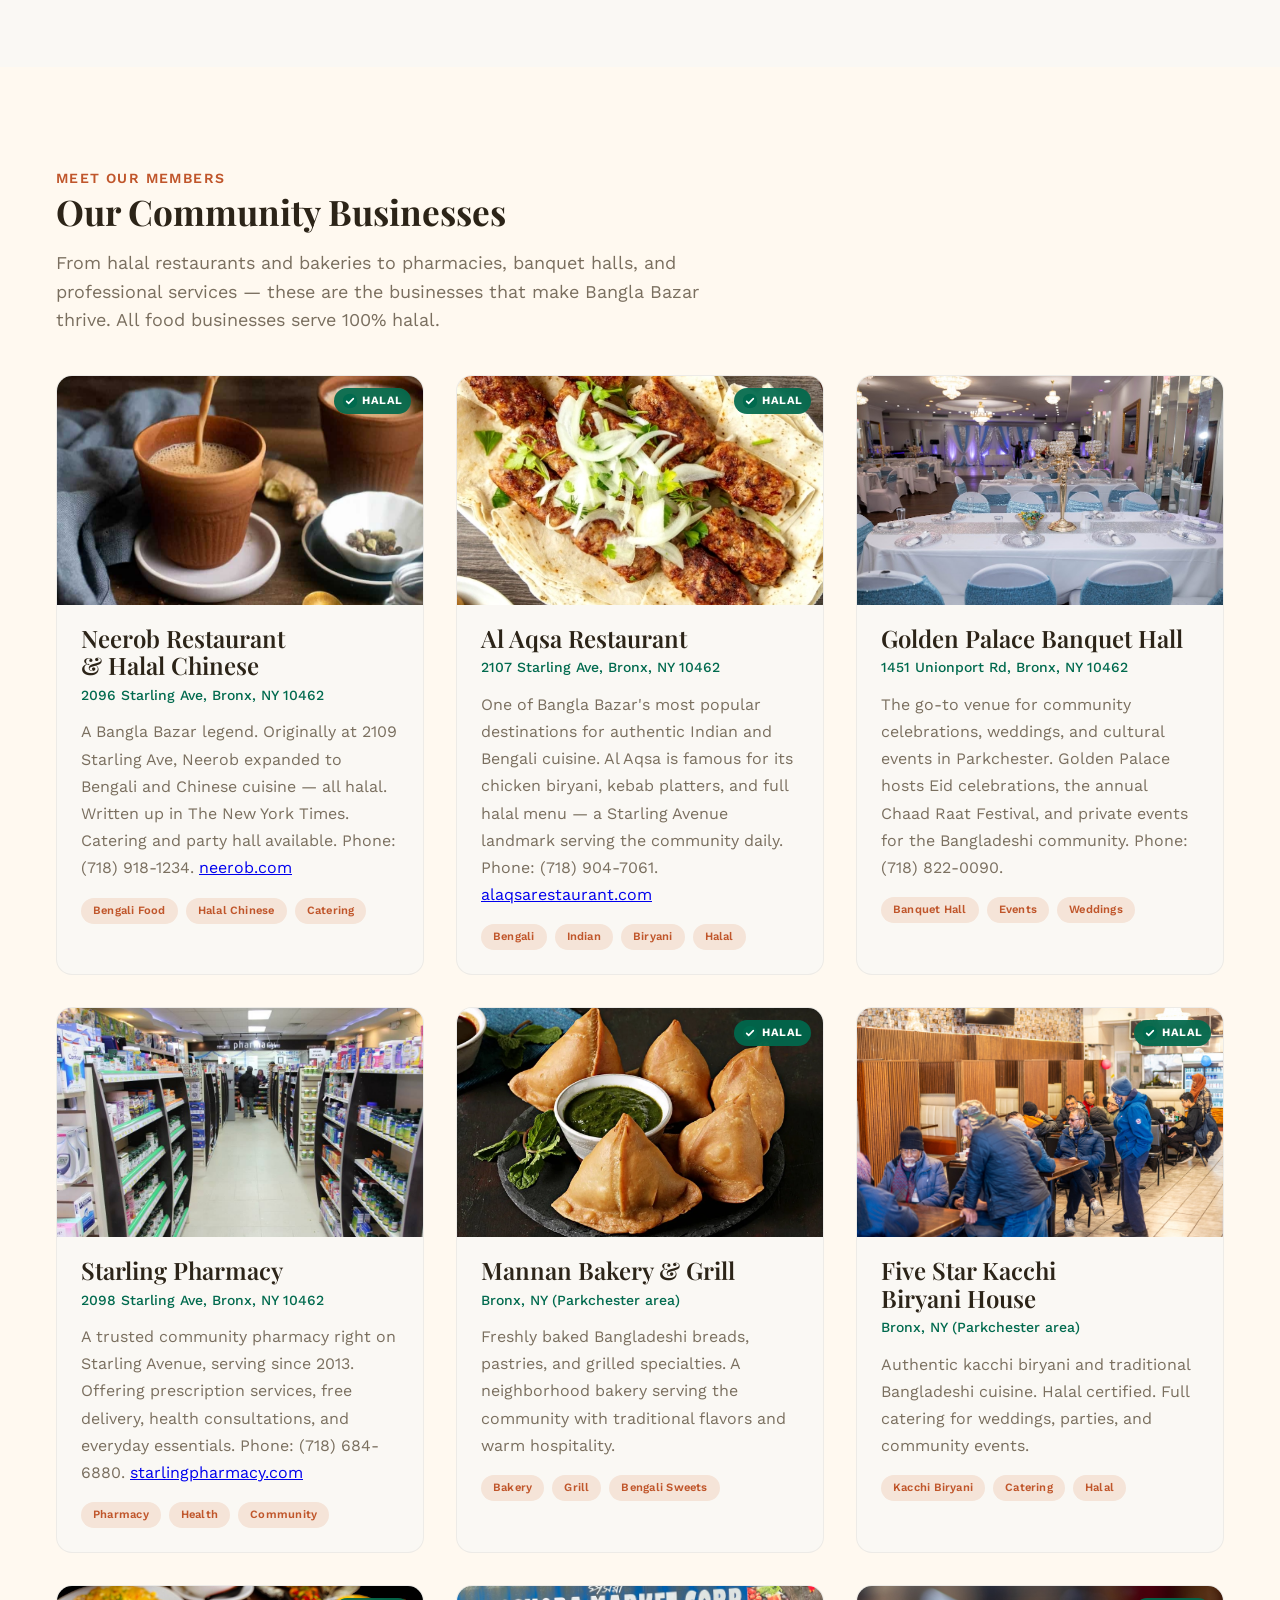
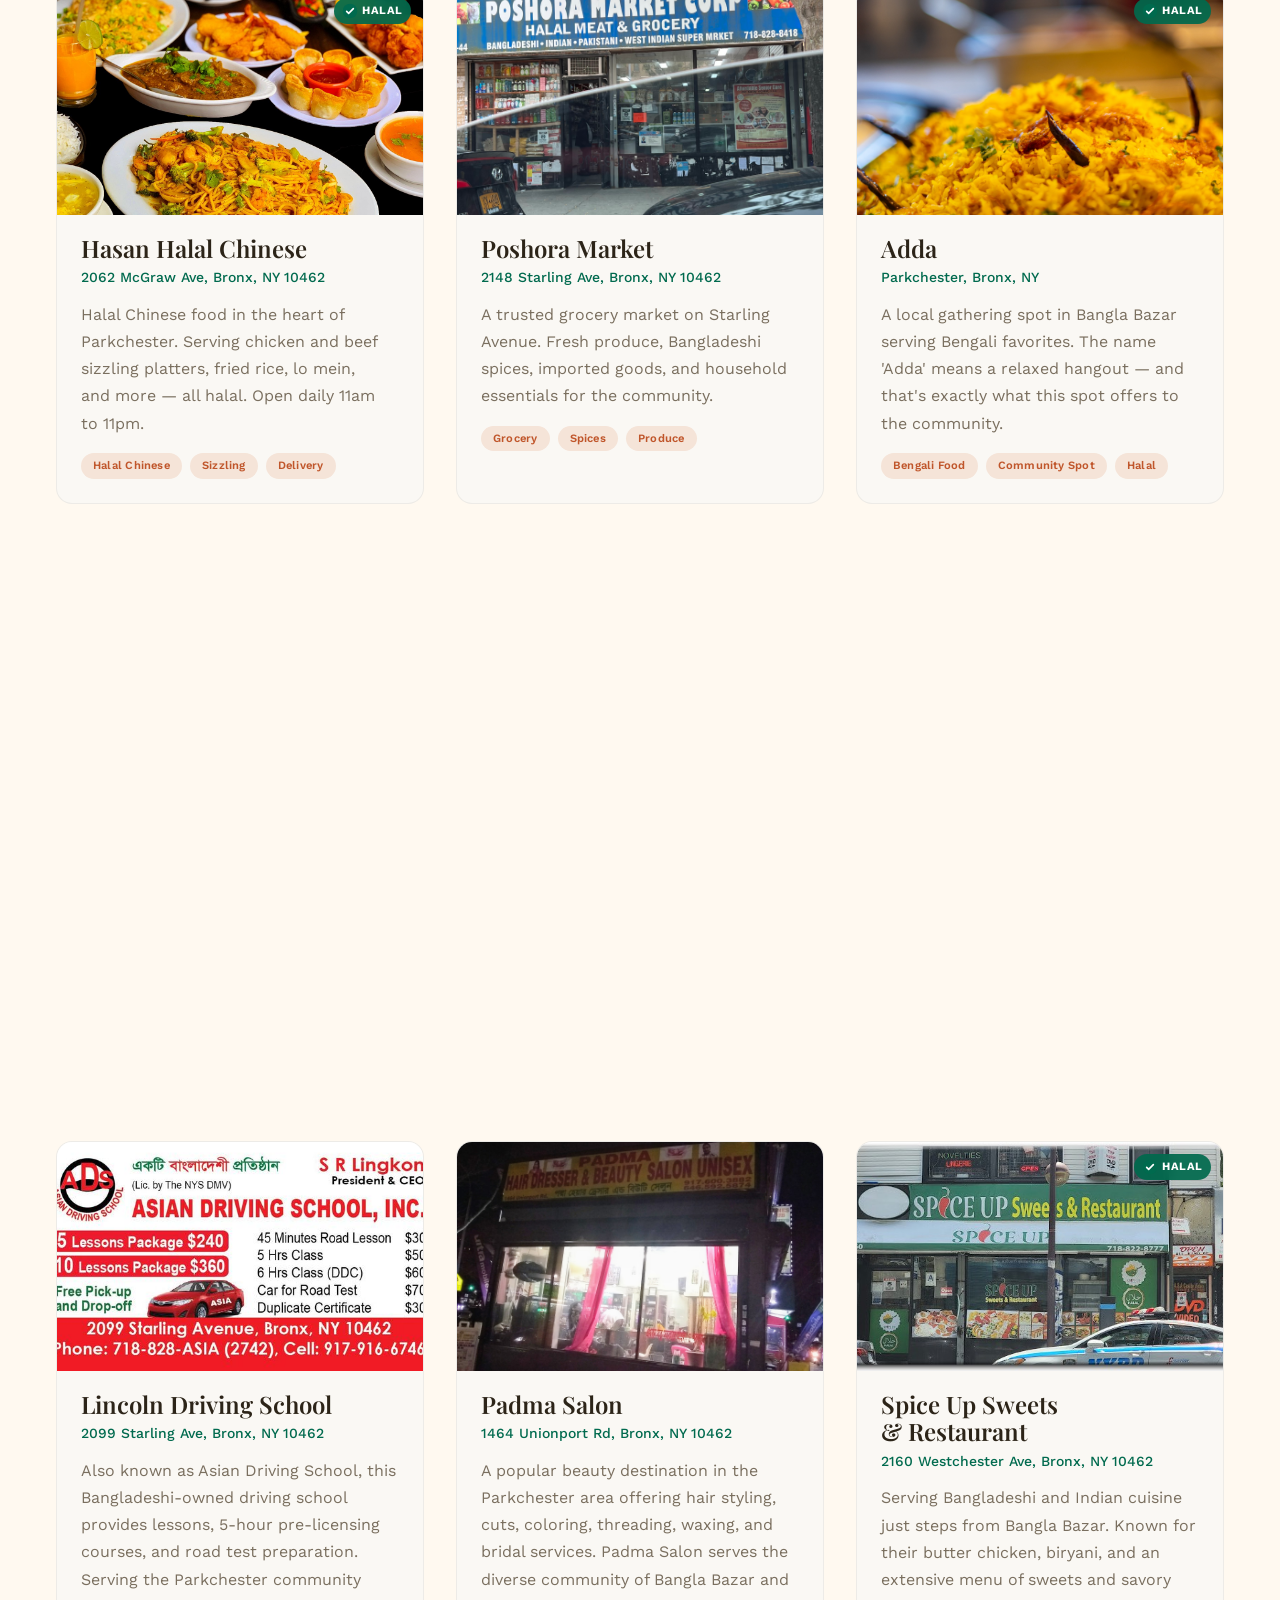
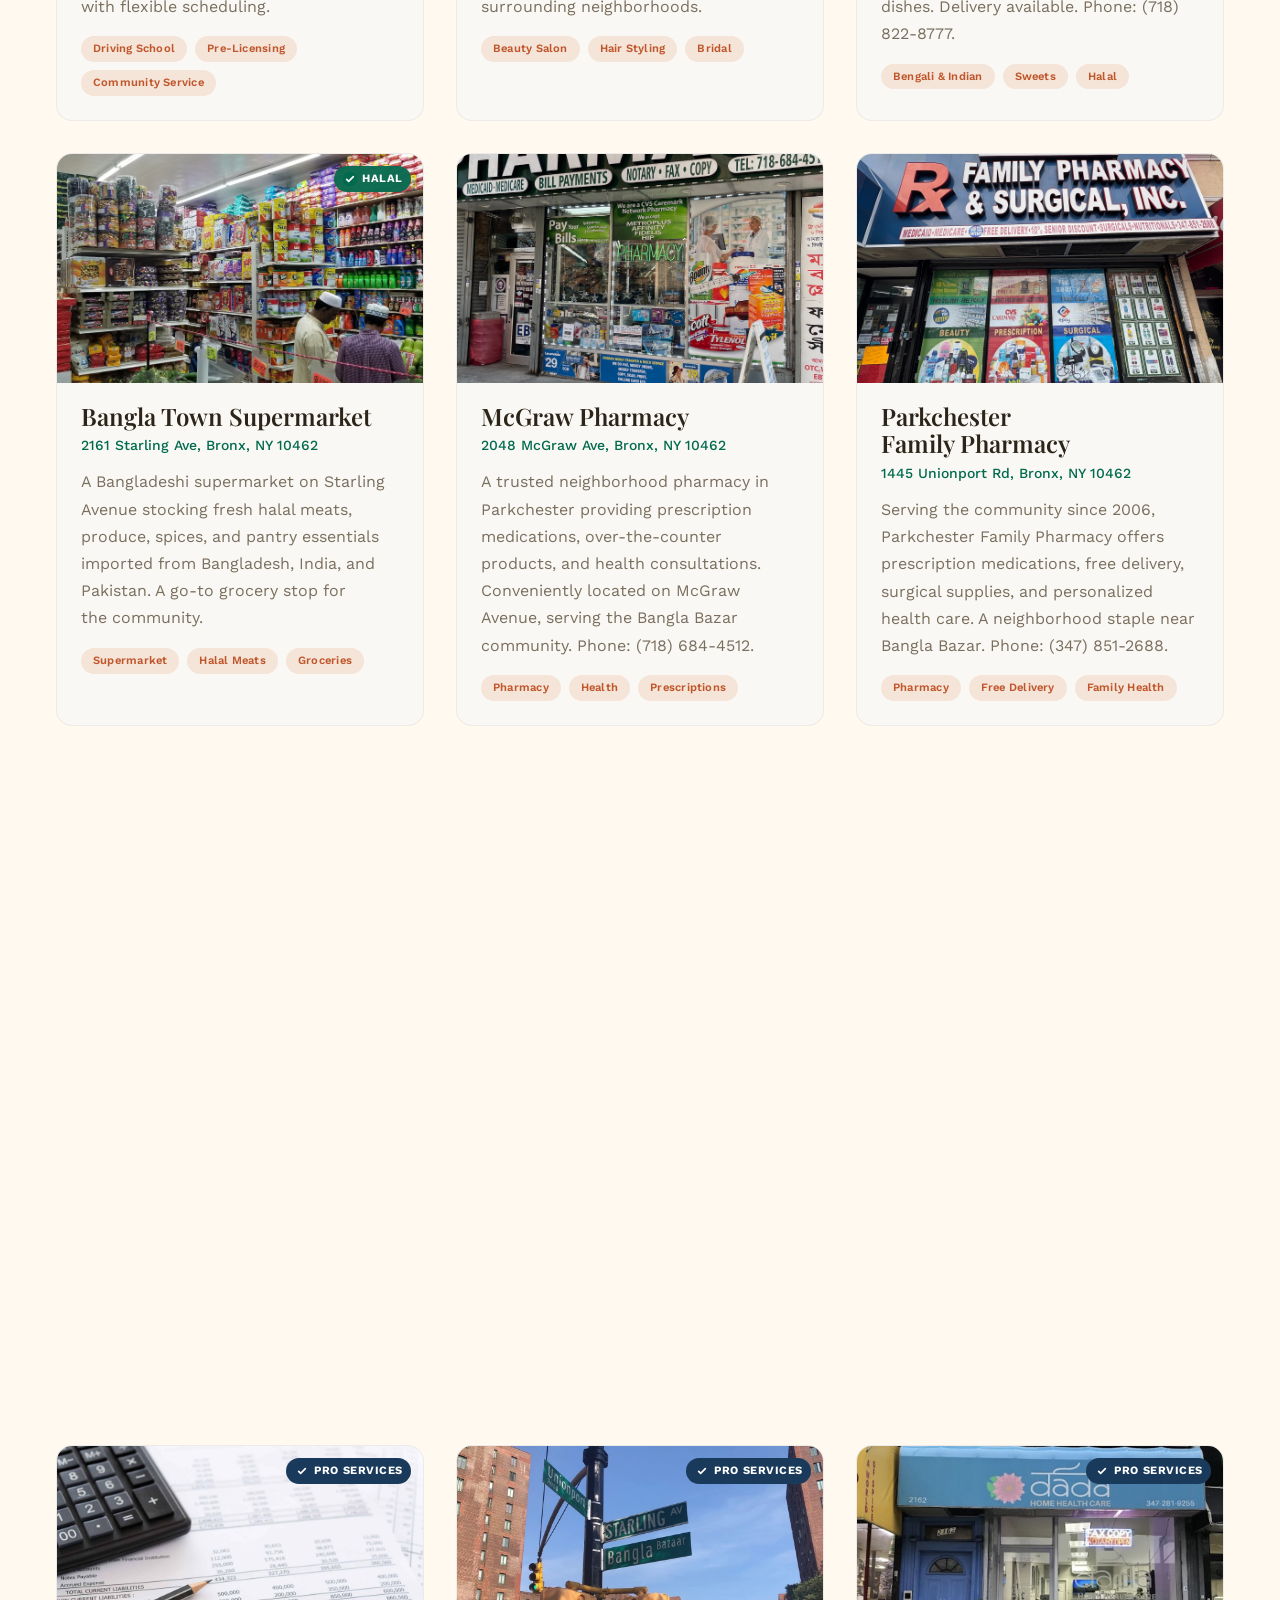
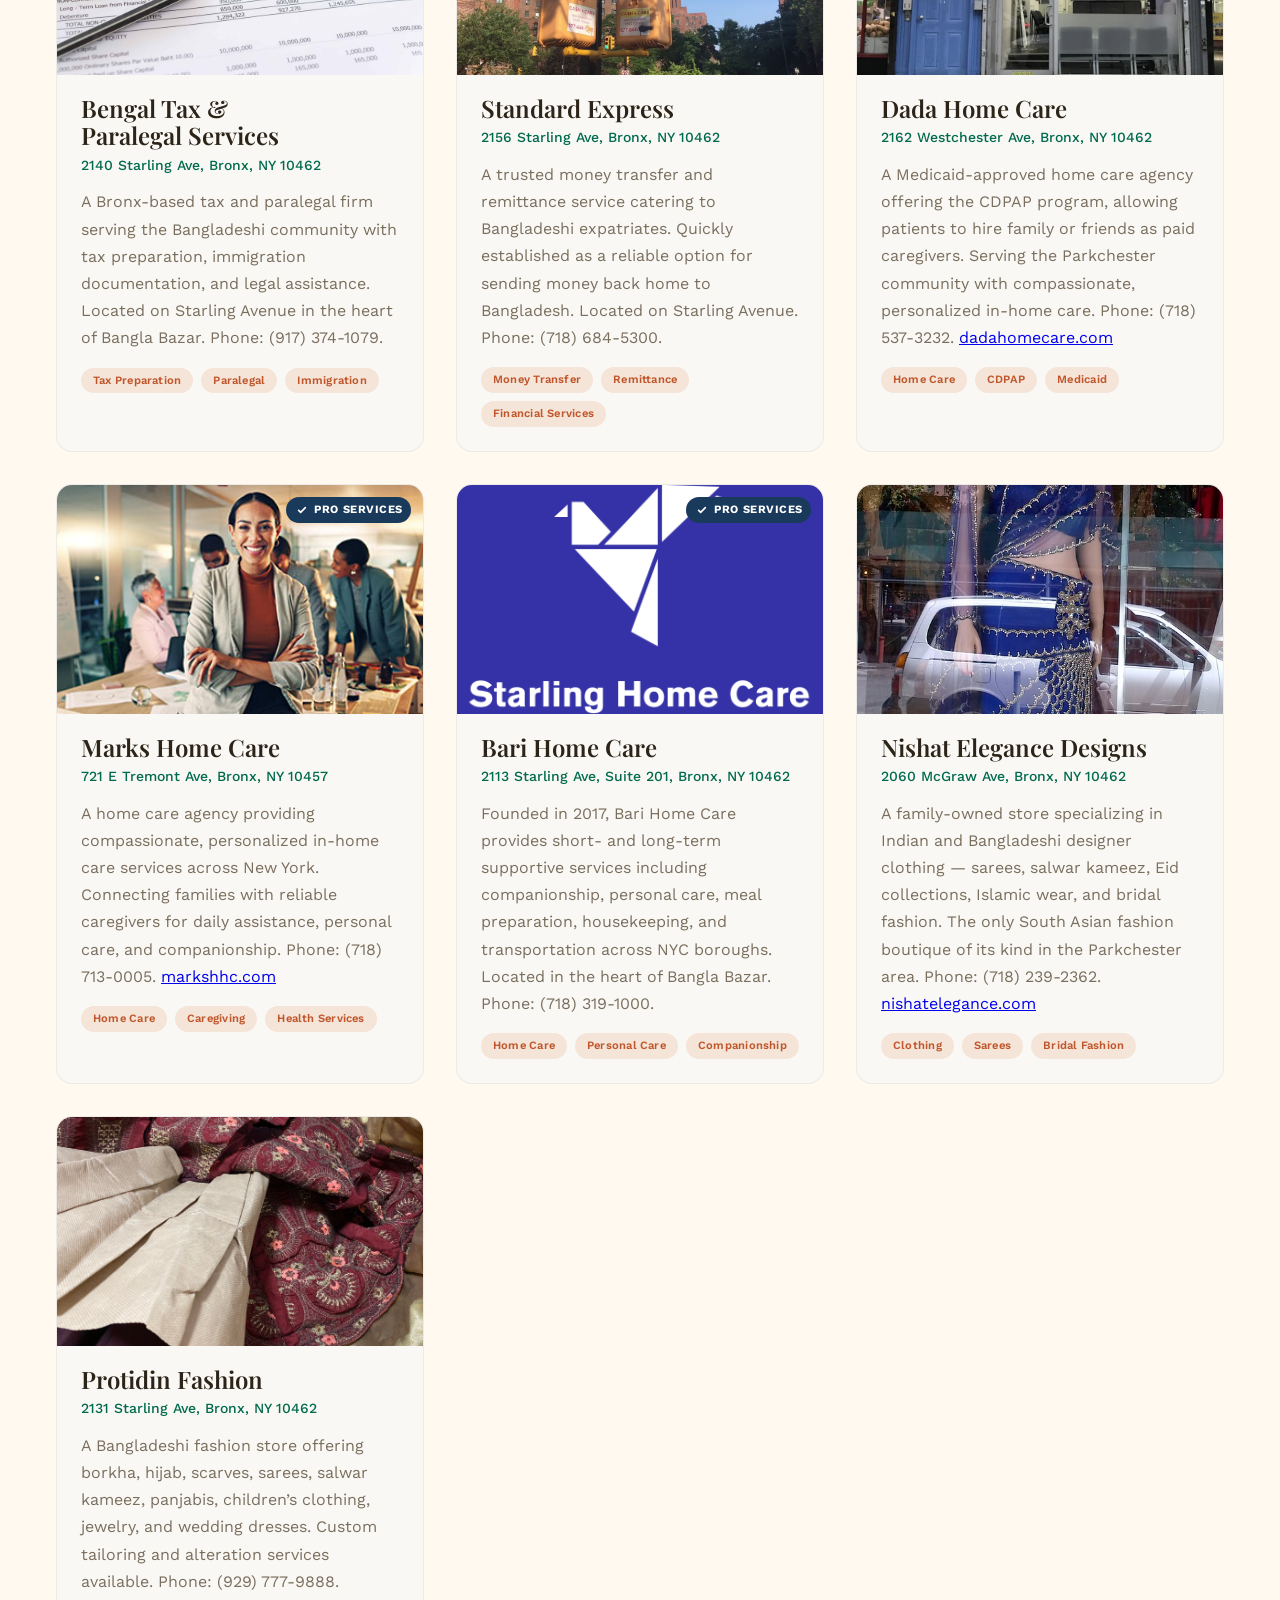
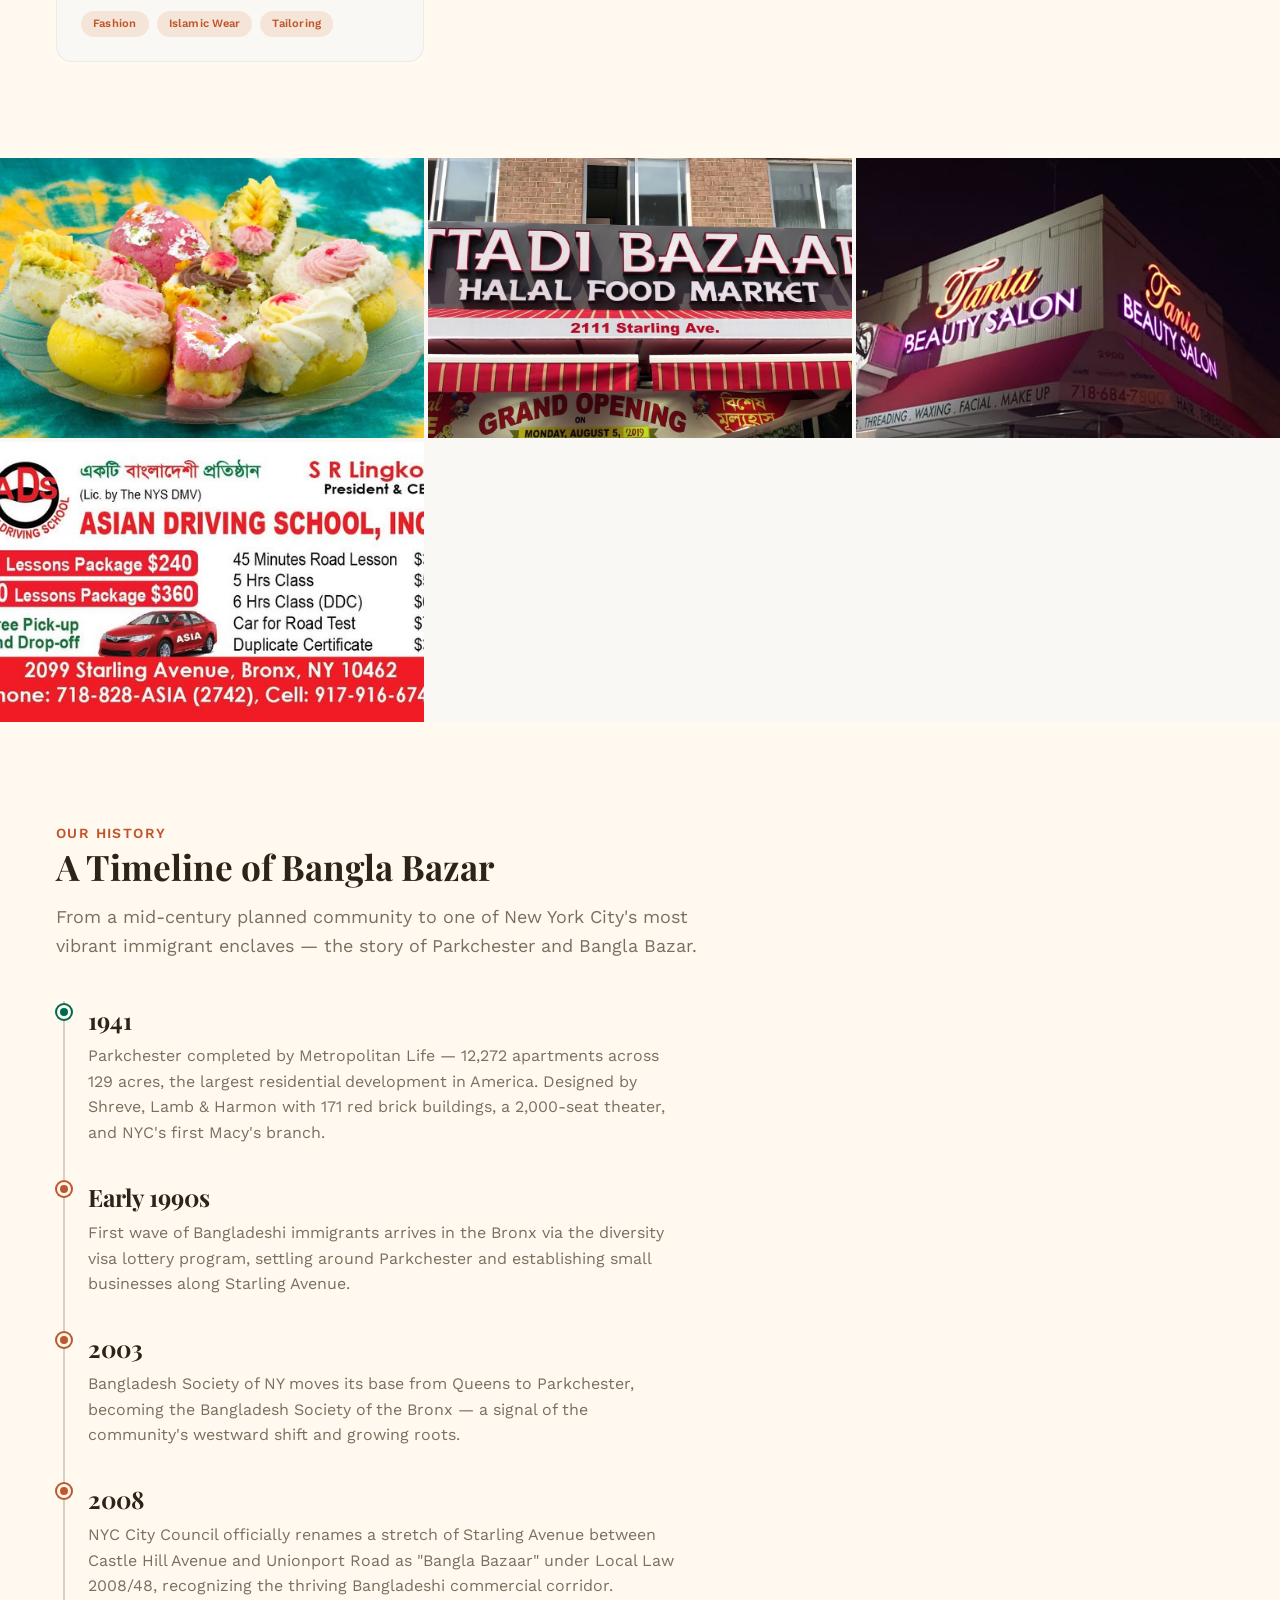
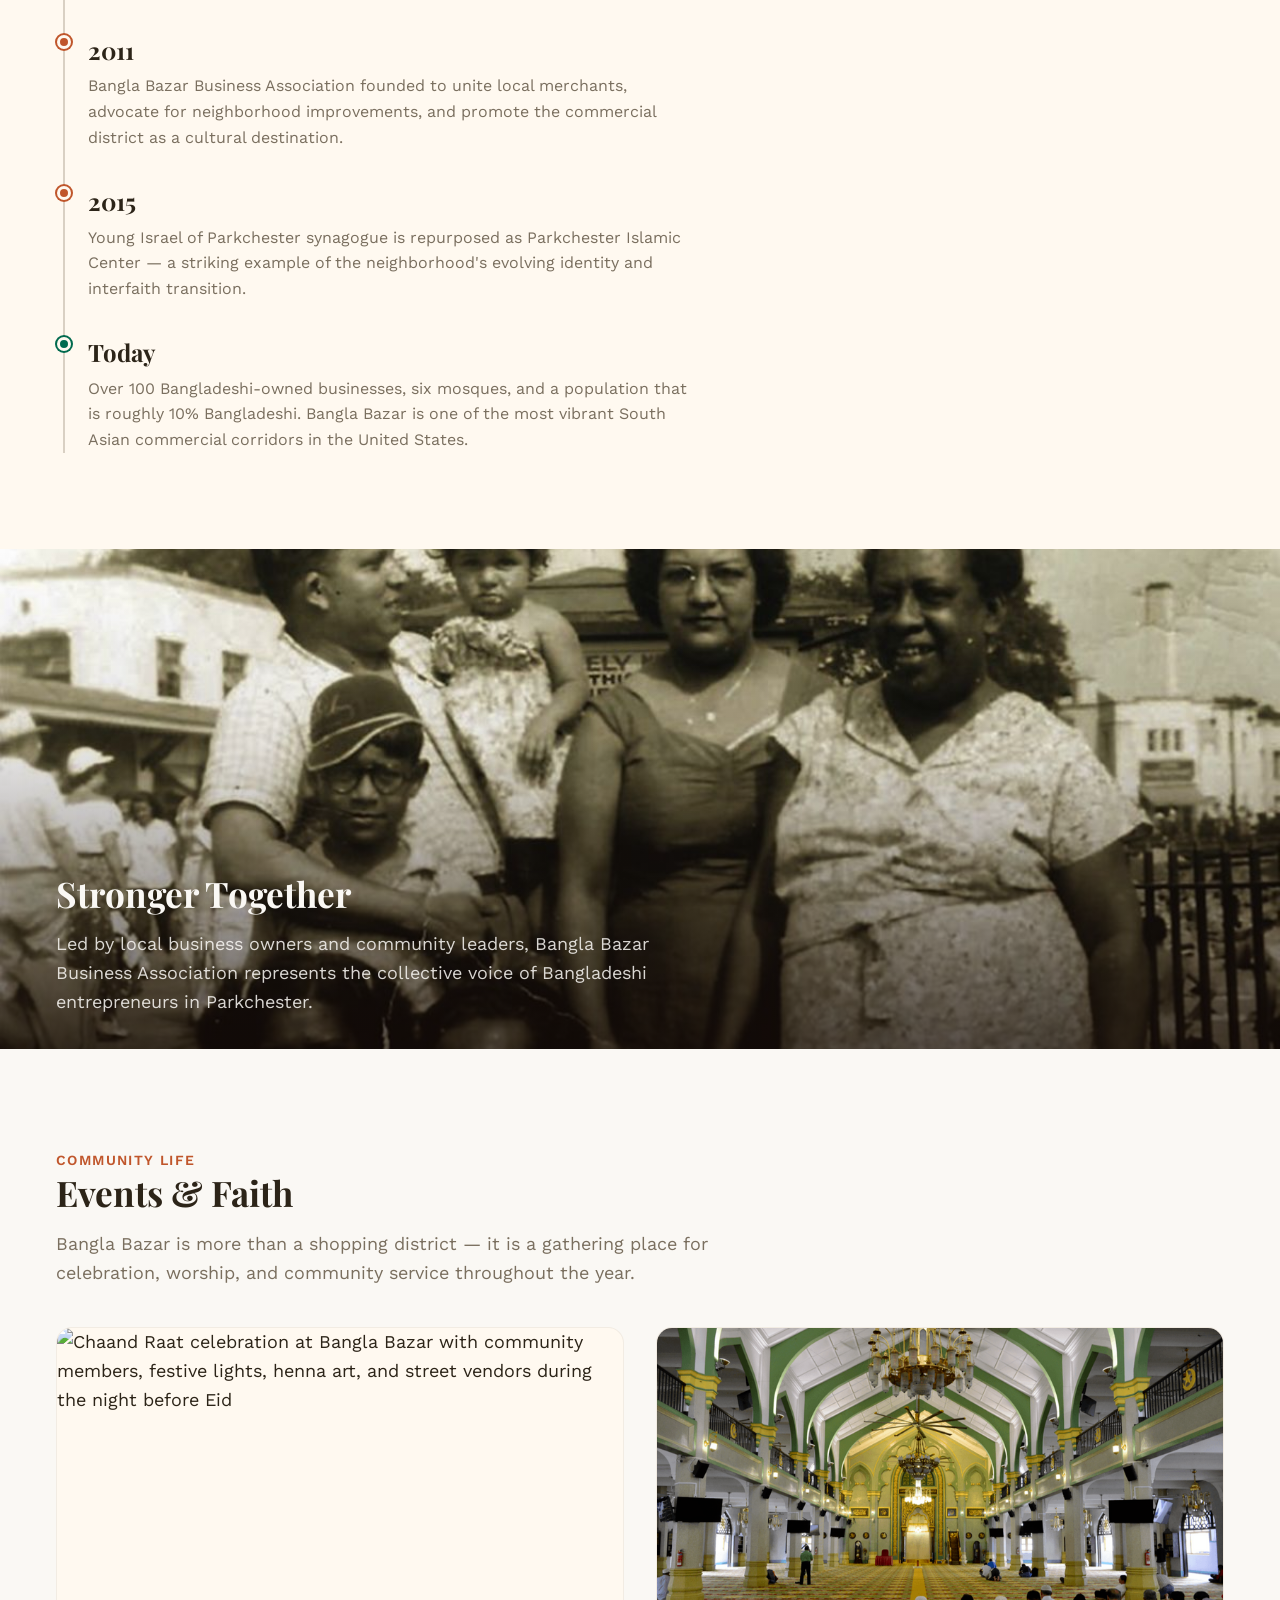
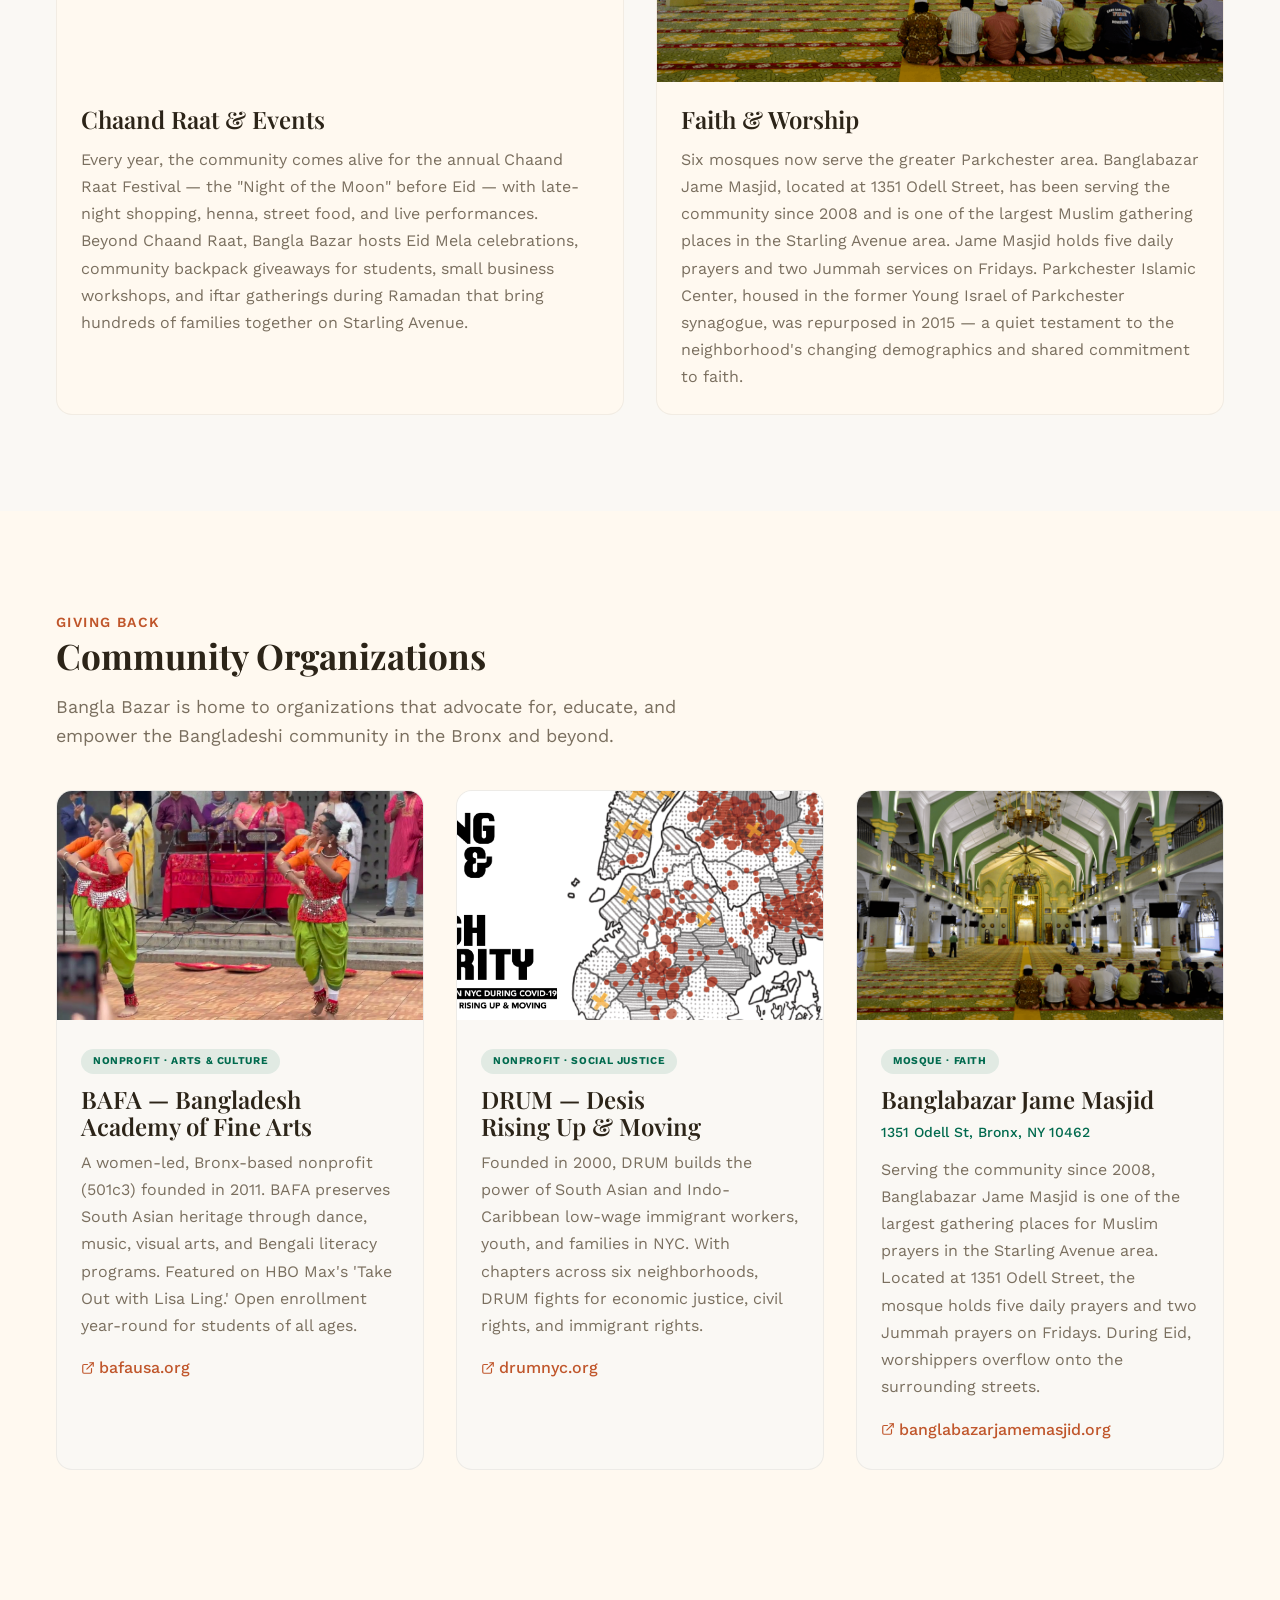
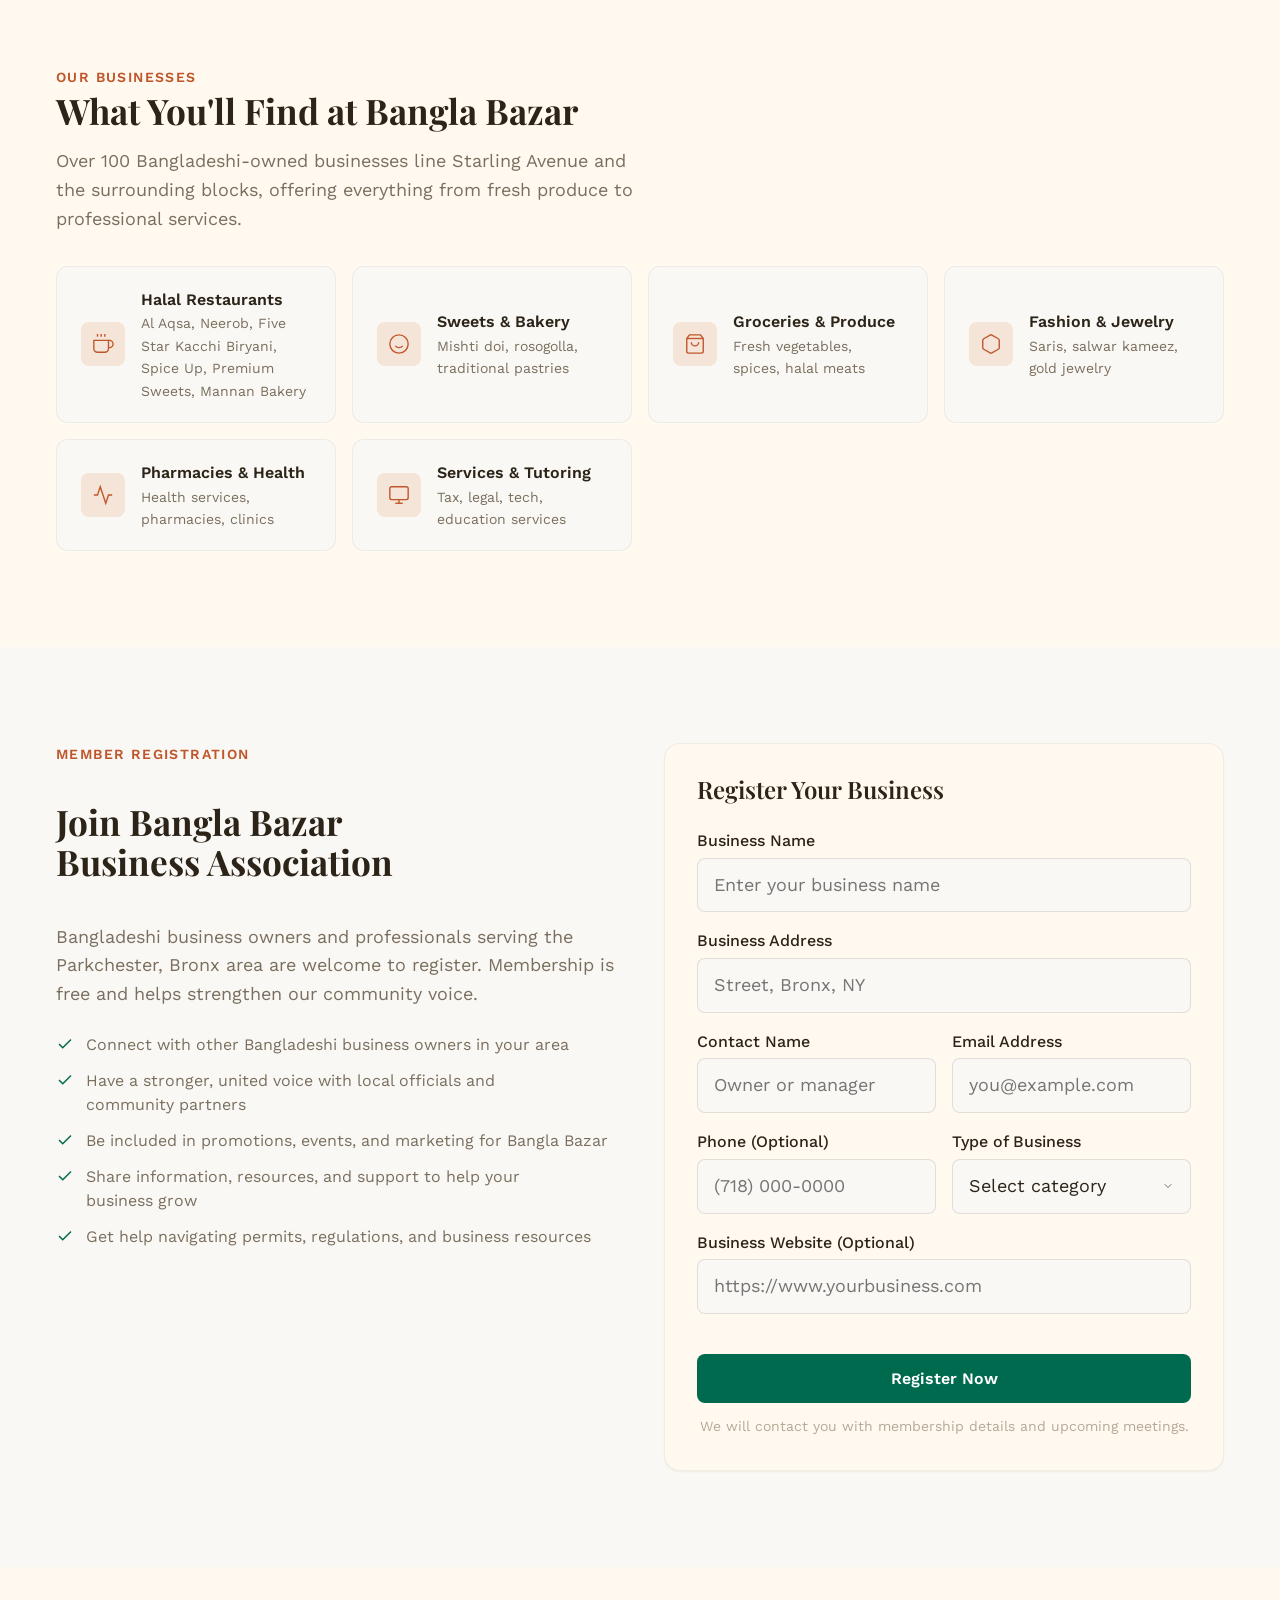
==== commit db10b3df: "SEO optimization + logo updates + Halalbees sponsor Homepage (index.html): - Added canonical URL, Tw" ====
--- a/index.html
+++ b/index.html
@@ -20,15 +20,38 @@
 
 <meta charset="UTF-8">
 <meta name="viewport" content="width=device-width, initial-scale=1.0">
-<title>Bangla Bazar Business Association — Parkchester, Bronx</title>
-<meta name="description" content="Bangla Bazar Business Association is a community organization supporting Bangladeshi businesses and culture in the Parkchester area of the Bronx, New York.">
-
-<!-- Open Graph -->
+
+<!-- Primary SEO -->
+<title>Bangla Bazar Business Association — Bangladeshi Businesses in Parkchester, Bronx</title>
+<meta name="description" content="BBBA represents 100+ Bangladeshi businesses on Starling Ave, Parkchester, Bronx. Restaurants, groceries, pharmacies, salons, and community events since 2011.">
+<meta name="keywords" content="Bangla Bazar Business Association, BBBA, Parkchester Bronx, Bangladeshi businesses Bronx, Starling Ave, Bangladeshi community New York, halal restaurants Bronx, Bangla Bazar, Bengali businesses NYC">
+<link rel="canonical" href="https://banglabba.org">
+
+<!-- Open Graph / Facebook -->
+<meta property="og:type" content="website">
+<meta property="og:site_name" content="Bangla Bazar Business Association">
 <meta property="og:title" content="Bangla Bazar Business Association — Parkchester, Bronx">
-<meta property="og:description" content="Supporting Bangladeshi businesses and culture in the Parkchester area of the Bronx.">
-<meta property="og:type" content="website">
+<meta property="og:description" content="100+ Bangladeshi businesses on Starling Ave, Parkchester, Bronx. Restaurants, groceries, pharmacies, and community events since 2011.">
 <meta property="og:url" content="https://banglabba.org">
-<meta property="og:image" content="./assets/parkchester-storefronts.jpg">
+<meta property="og:image" content="https://banglabba.org/assets/parkchester-storefronts.jpg">
+<meta property="og:image:alt" content="Bangladeshi storefronts along Starling Avenue in Parkchester, Bronx">
+<meta property="og:locale" content="en_US">
+
+<!-- Twitter Card -->
+<meta name="twitter:card" content="summary_large_image">
+<meta name="twitter:title" content="Bangla Bazar Business Association — Parkchester, Bronx">
+<meta name="twitter:description" content="100+ Bangladeshi businesses on Starling Ave, Parkchester, Bronx. Restaurants, groceries, pharmacies, and community events.">
+<meta name="twitter:image" content="https://banglabba.org/assets/parkchester-storefronts.jpg">
+<meta name="twitter:image:alt" content="Bangladeshi storefronts along Starling Avenue in Parkchester, Bronx">
+
+<!-- Geo / Location SEO -->
+<meta name="geo.region" content="US-NY">
+<meta name="geo.placename" content="Parkchester, Bronx, New York">
+<meta name="geo.position" content="40.8370;-73.8654">
+<meta name="ICBM" content="40.8370, -73.8654">
+
+<!-- Mobile -->
+<meta name="theme-color" content="#1a2a1a">
 
 <!-- Structured Data -->
 <script type="application/ld+json">
@@ -38,8 +61,10 @@
   "name": "Bangla Bazar Business Association",
   "alternateName": "BBBA",
   "url": "https://banglabba.org",
+  "logo": "https://banglabba.org/assets/bbba-favicon.png",
+  "image": "https://banglabba.org/assets/parkchester-storefronts.jpg",
   "email": "info@banglabba.org",
-  "telephone": "(917) 442-9002",
+  "telephone": "+1-917-442-9002",
   "address": {
     "@type": "PostalAddress",
     "streetAddress": "2098 Starling Ave",
@@ -48,8 +73,22 @@
     "postalCode": "10462",
     "addressCountry": "US"
   },
+  "geo": {
+    "@type": "GeoCoordinates",
+    "latitude": 40.8370,
+    "longitude": -73.8654
+  },
+  "areaServed": {
+    "@type": "City",
+    "name": "Bronx, New York"
+  },
   "foundingDate": "2011",
-  "description": "Promoting healthy relationships between businesses and consumers in the North Bronx, and promoting Bangla Bazar / Greater Starling businesses to the New York community.",
+  "description": "Community business association representing 100+ Bangladeshi businesses on Starling Avenue in Parkchester, Bronx. Promoting healthy relationships between businesses and consumers, and organizing cultural events including the annual Islamic Chand Raat celebration.",
+  "numberOfEmployees": {
+    "@type": "QuantitativeValue",
+    "value": "100+",
+    "unitText": "member businesses"
+  },
   "sameAs": [
     "https://www.facebook.com/p/Bangla-Bazar-Business-Association-100064519666581/"
   ],
@@ -58,6 +97,17 @@
     "name": "Perplexity Computer",
     "url": "https://www.perplexity.ai/computer"
   }
+}
+</script>
+
+<!-- WebSite Schema for Google Sitelinks -->
+<script type="application/ld+json">
+{
+  "@context": "https://schema.org",
+  "@type": "WebSite",
+  "name": "Bangla Bazar Business Association",
+  "alternateName": "BBBA",
+  "url": "https://banglabba.org"
 }
 </script>
 
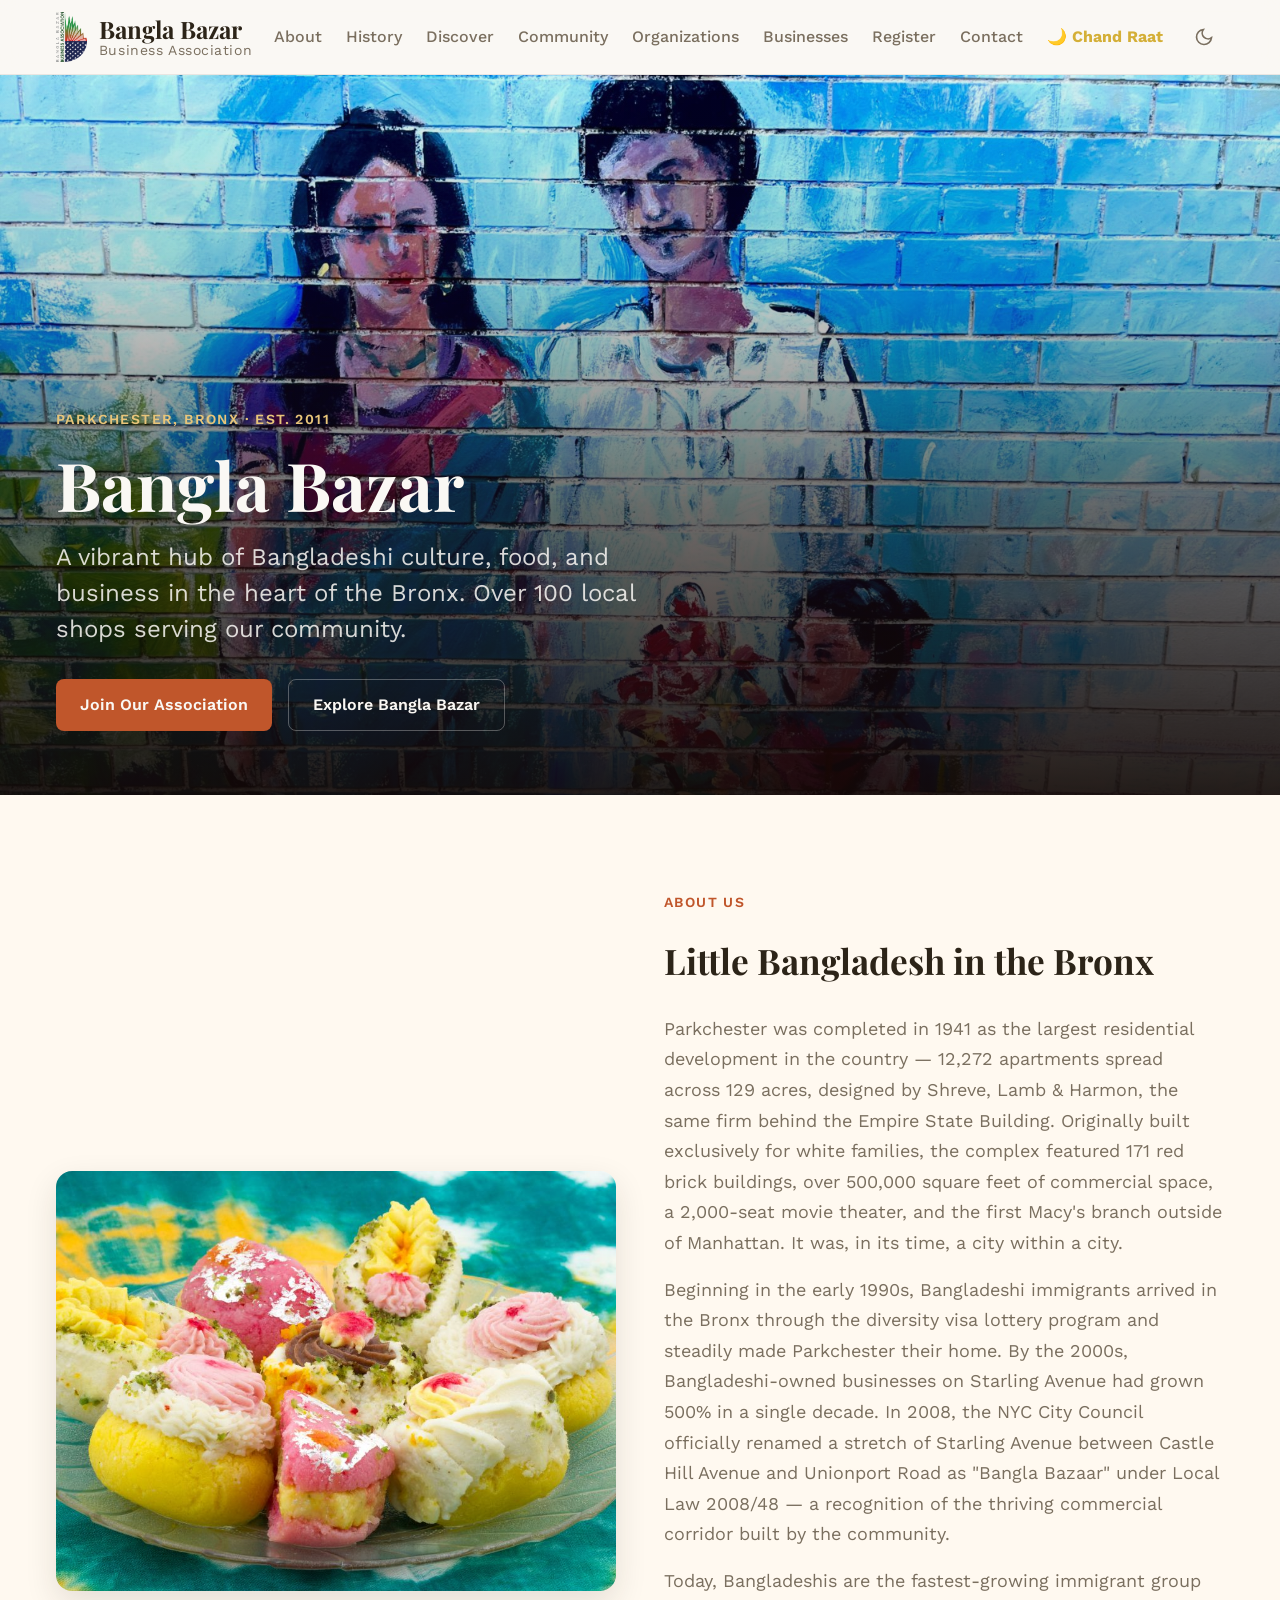
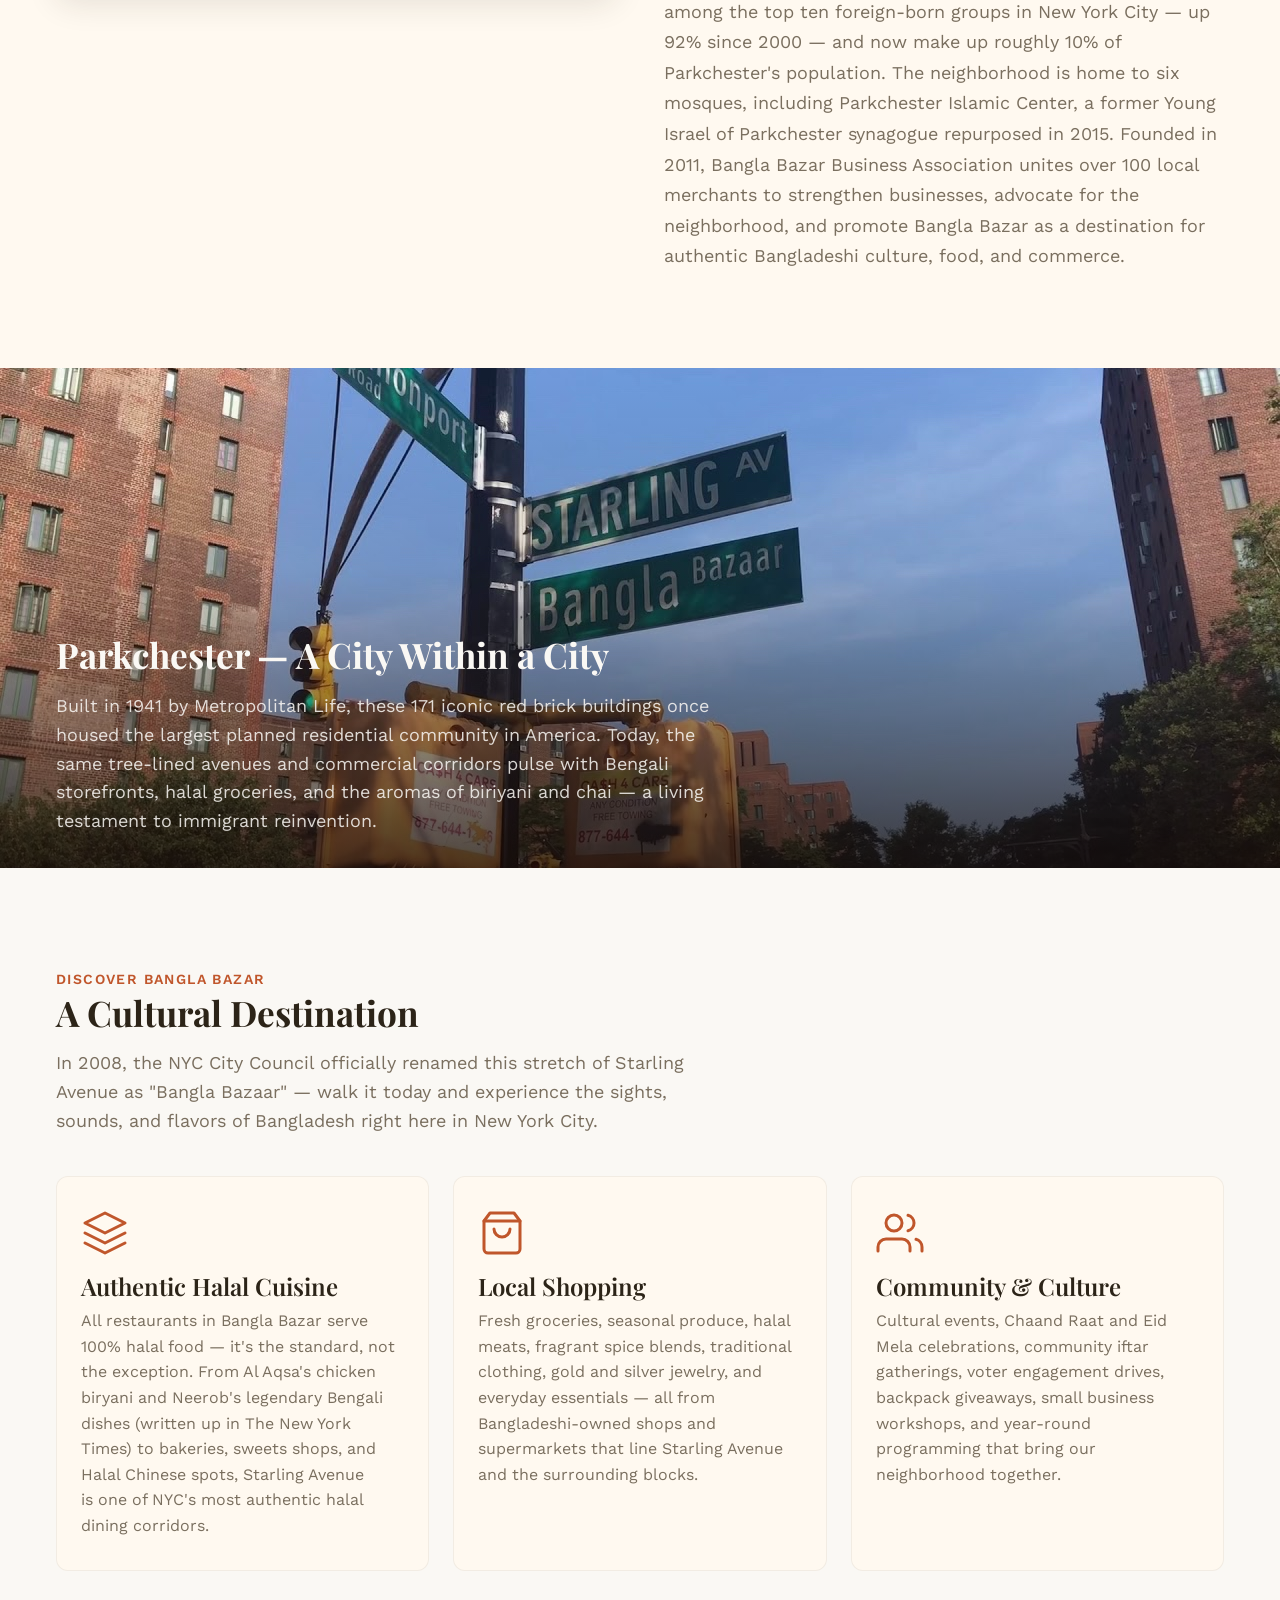
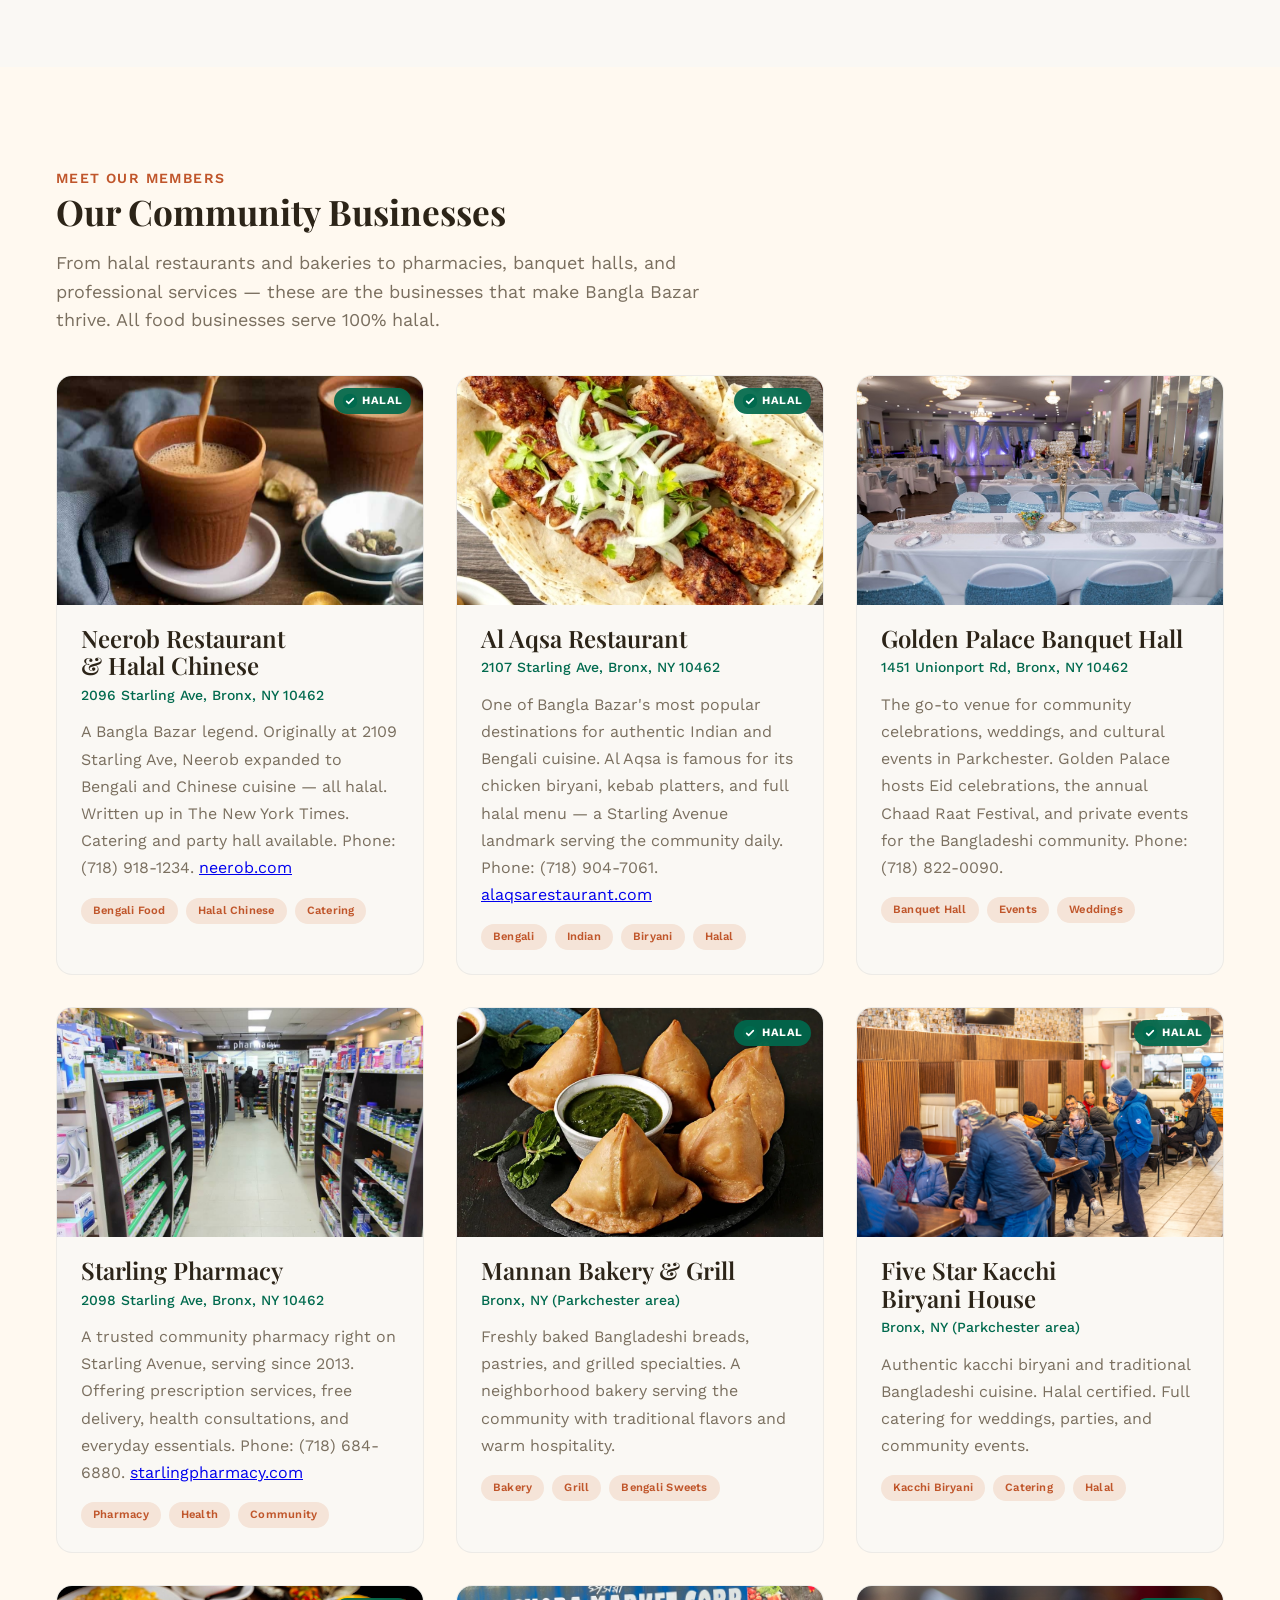
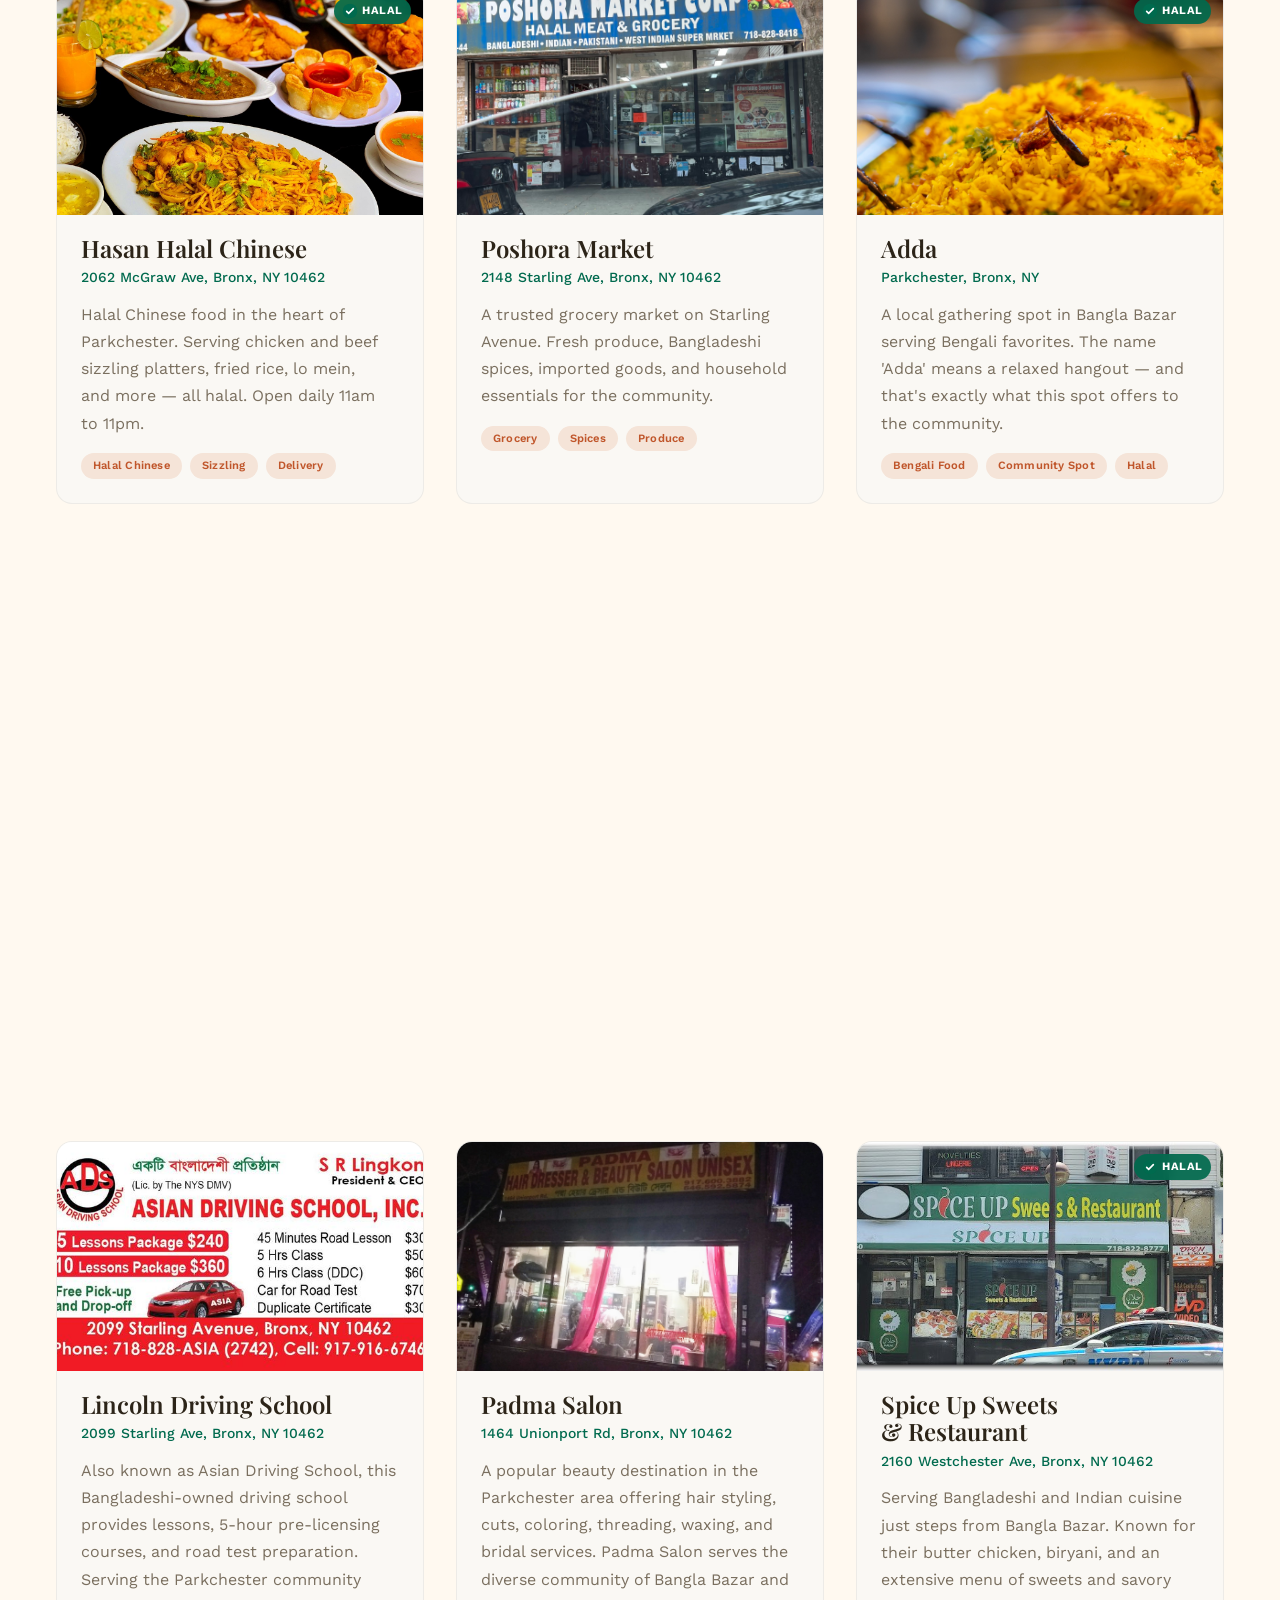
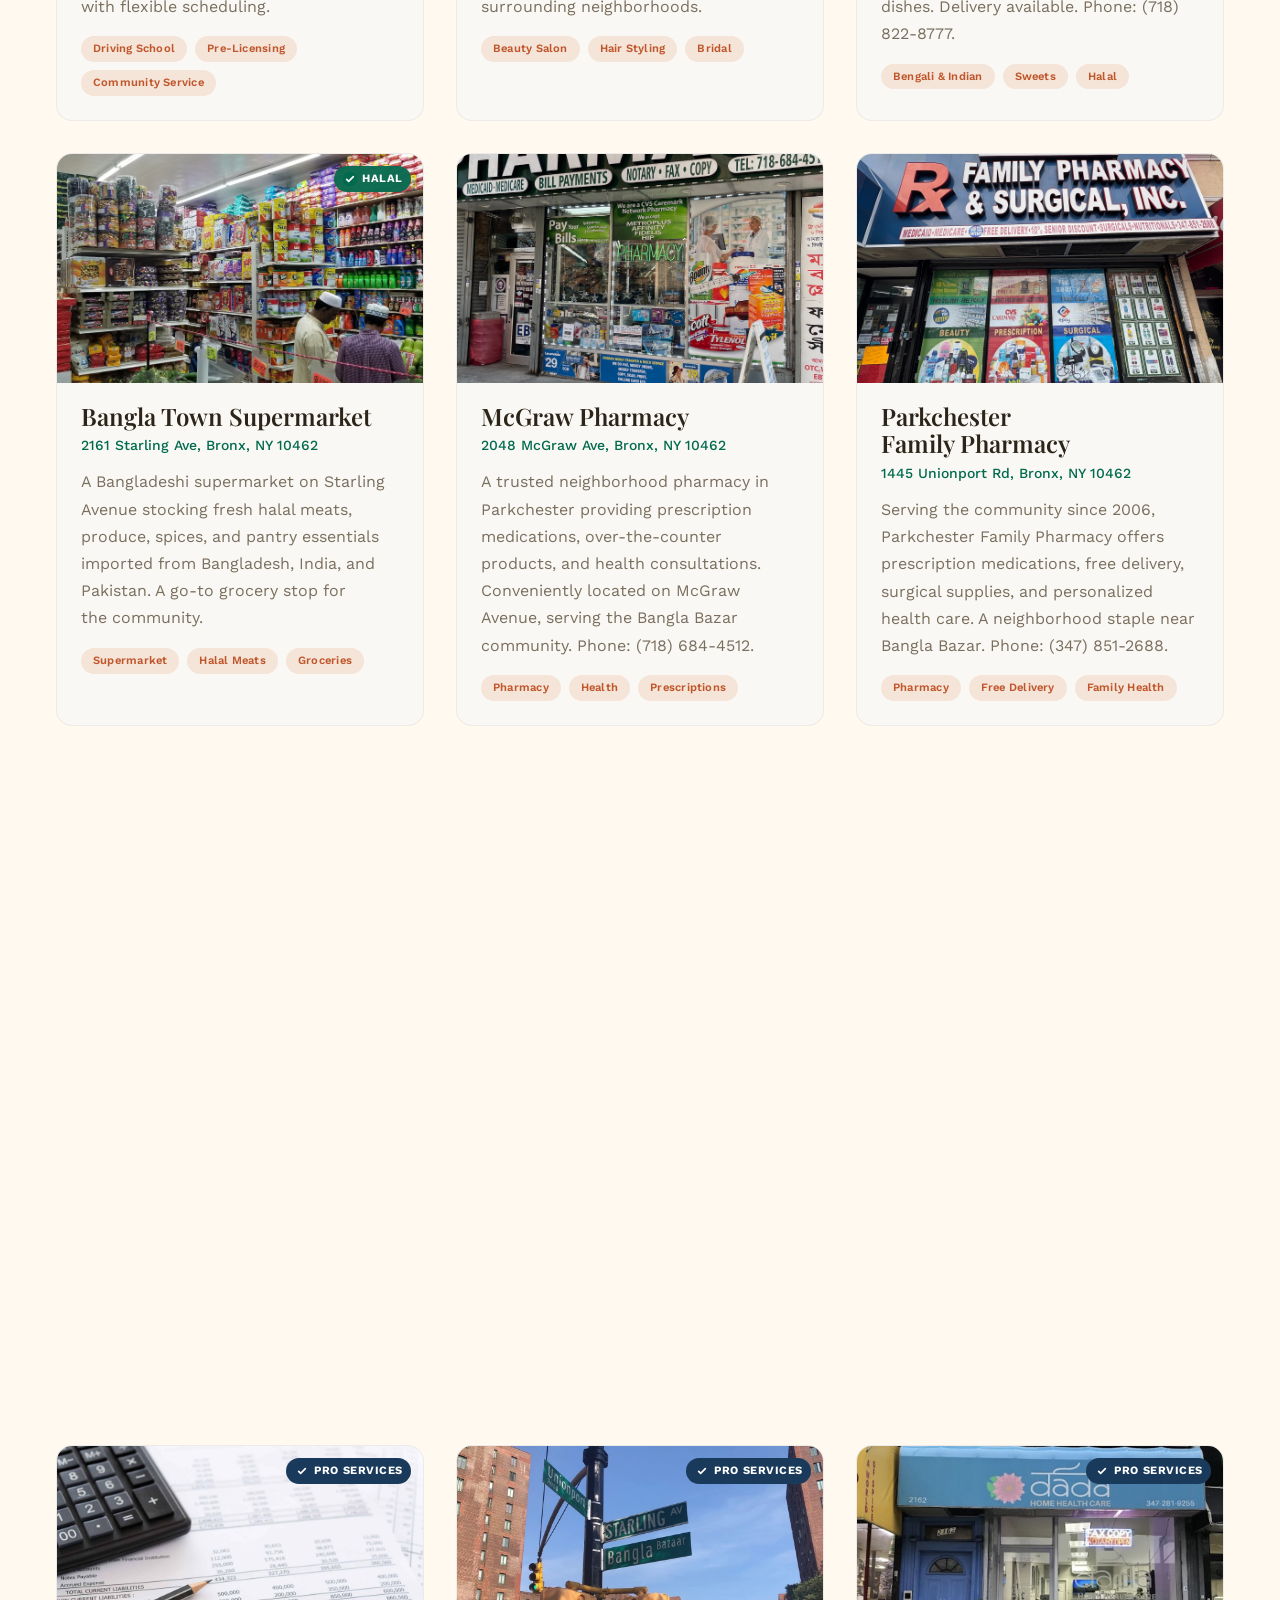
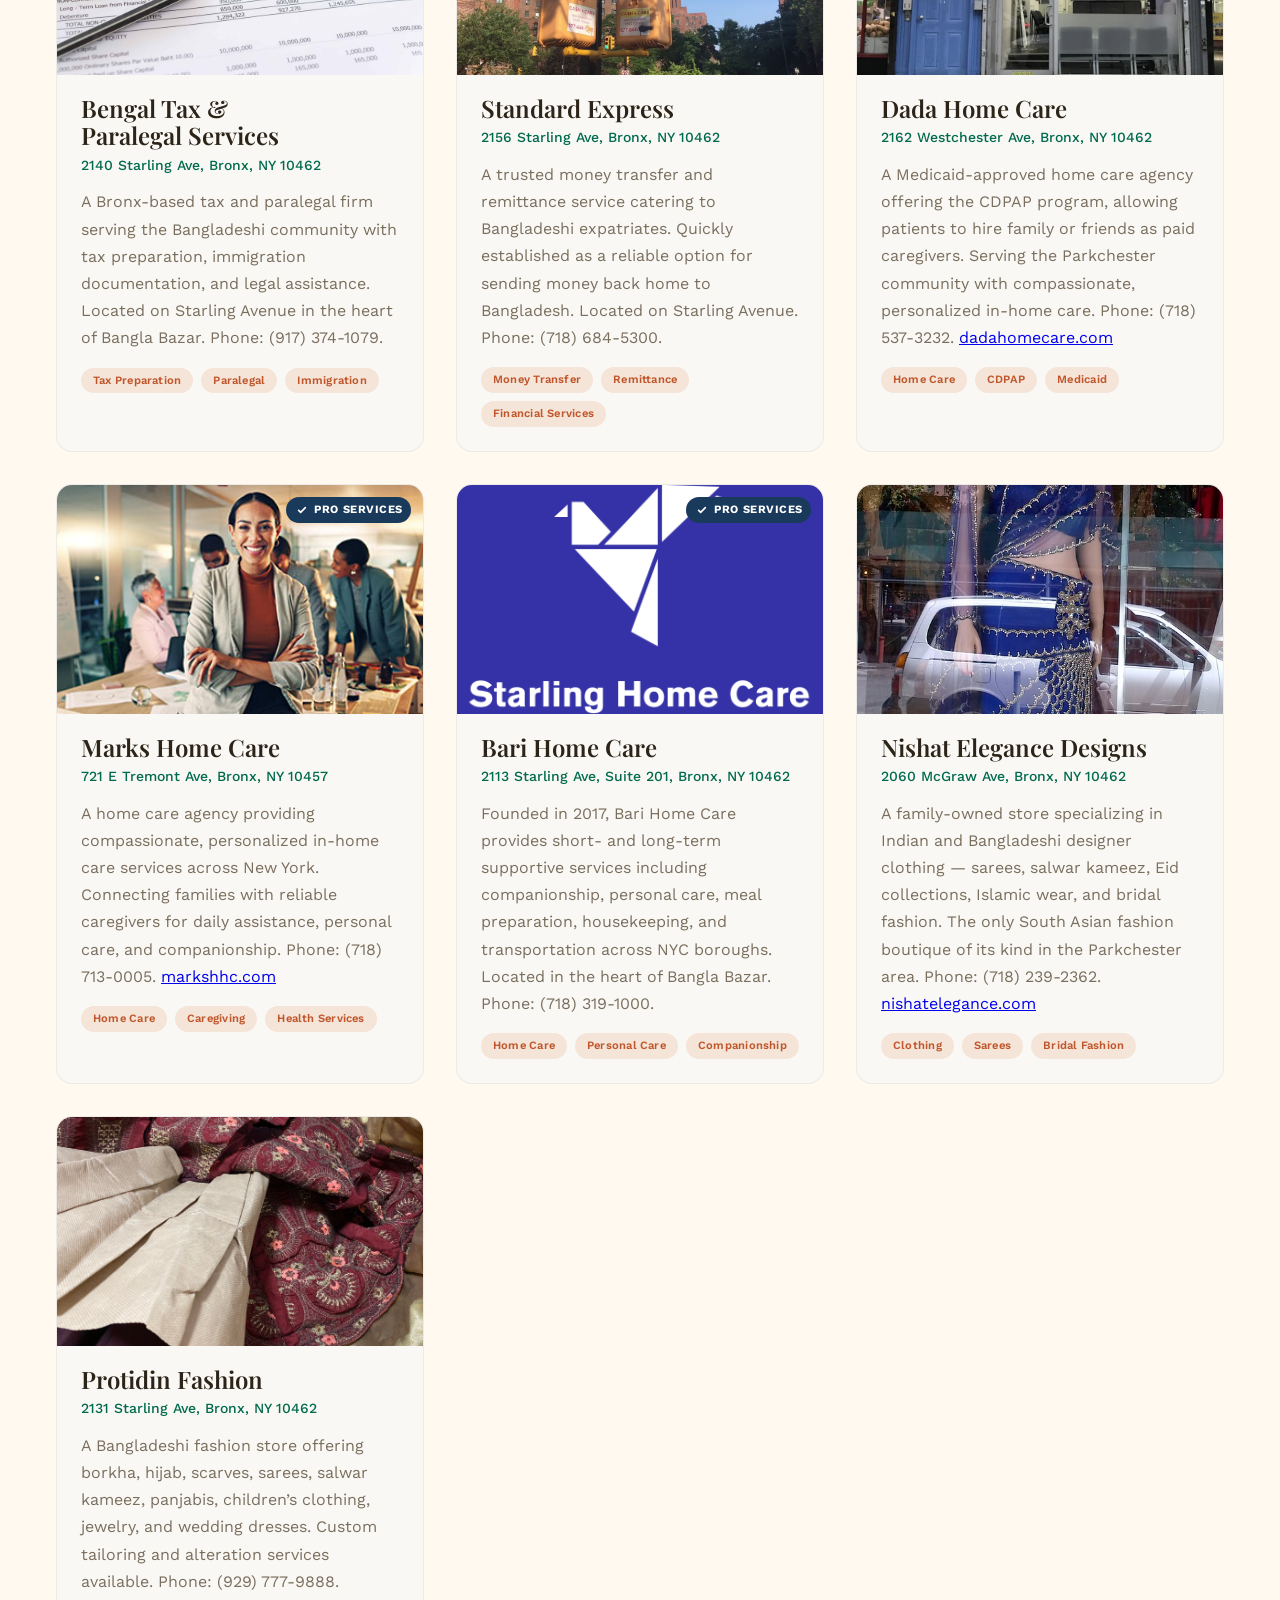
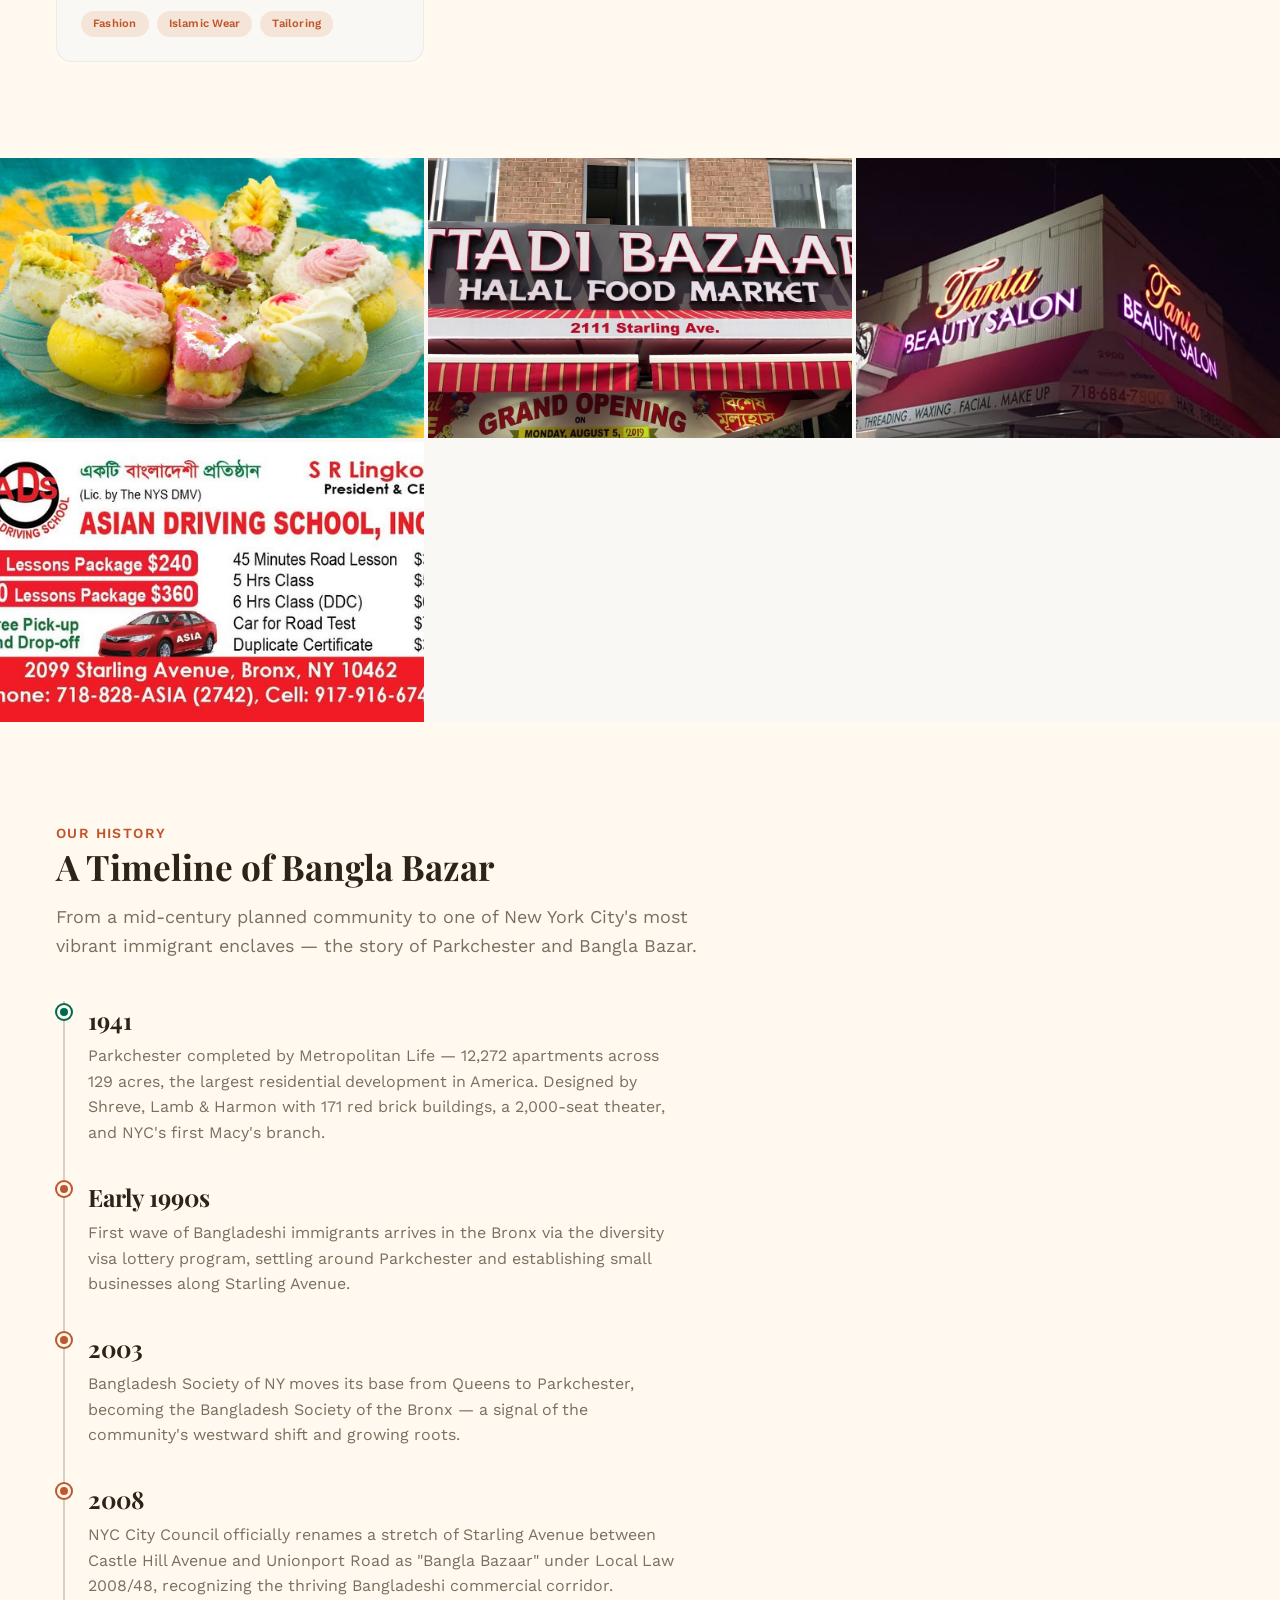
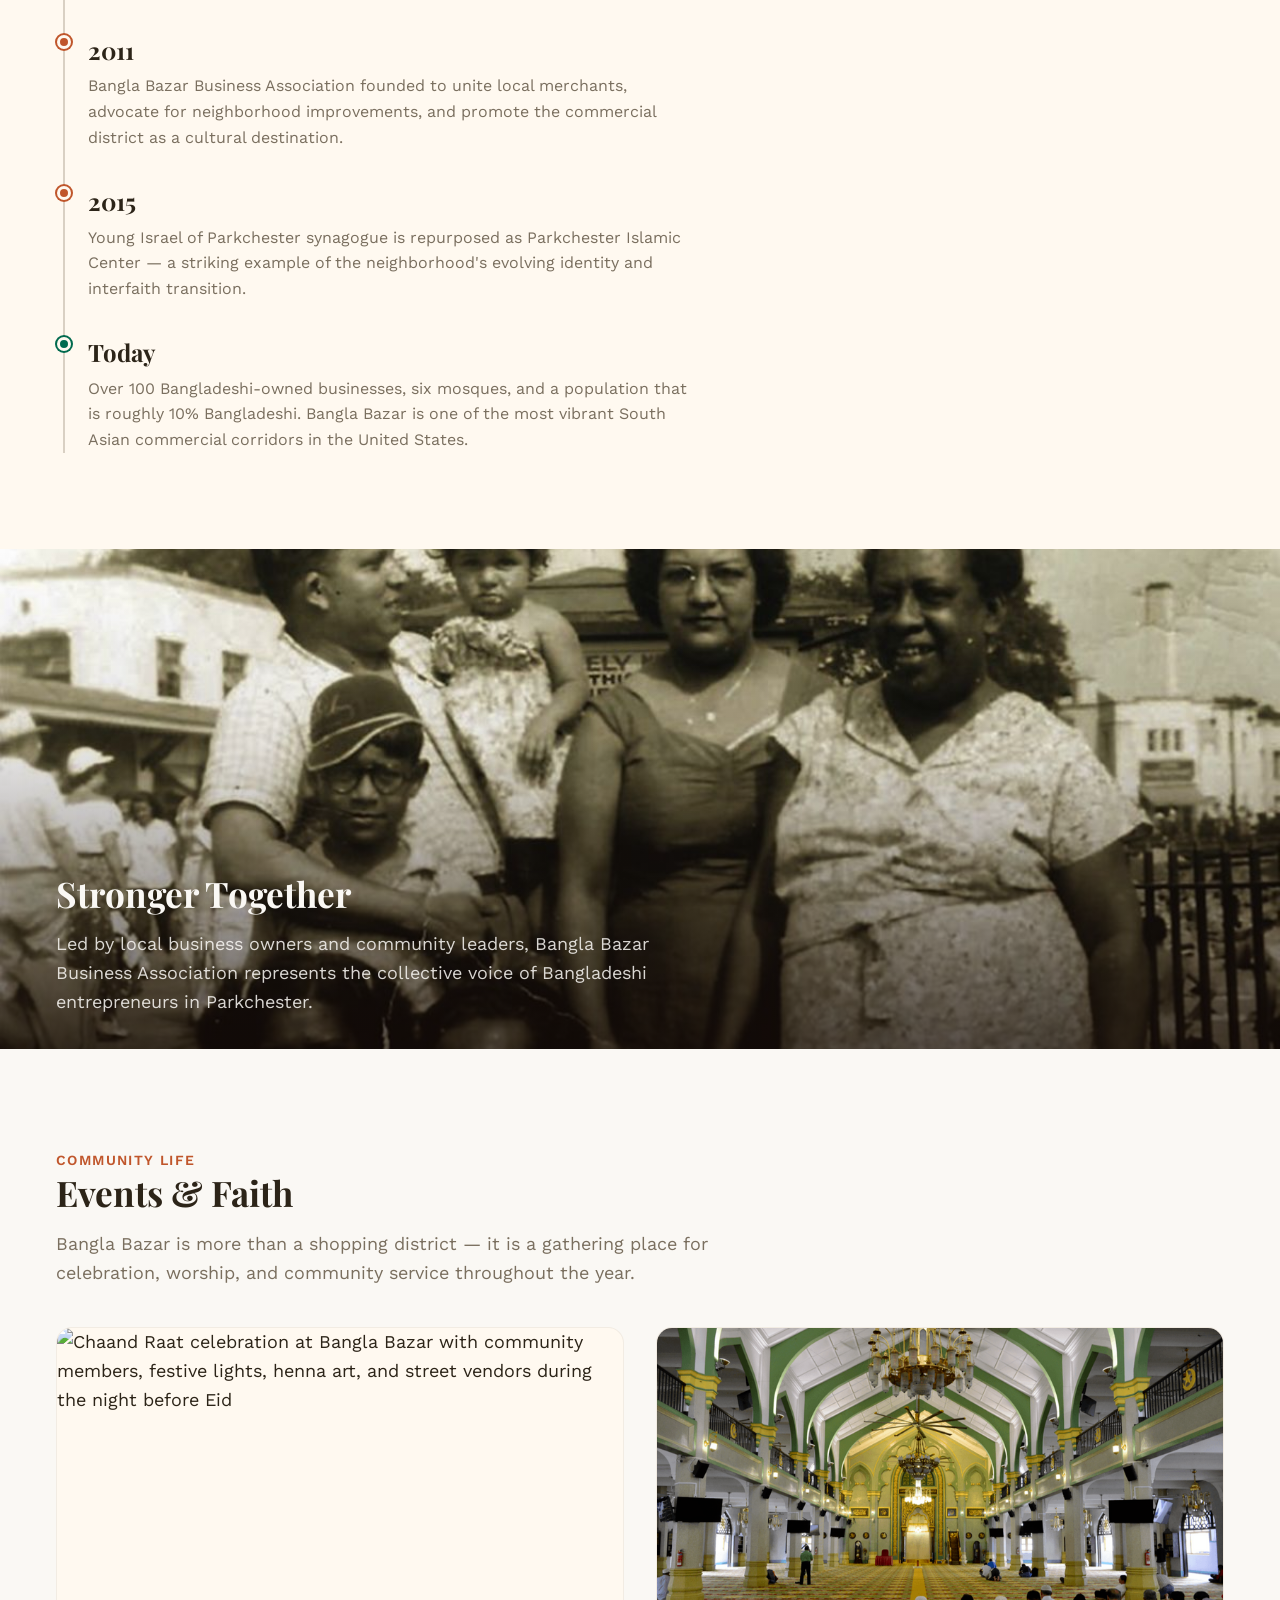
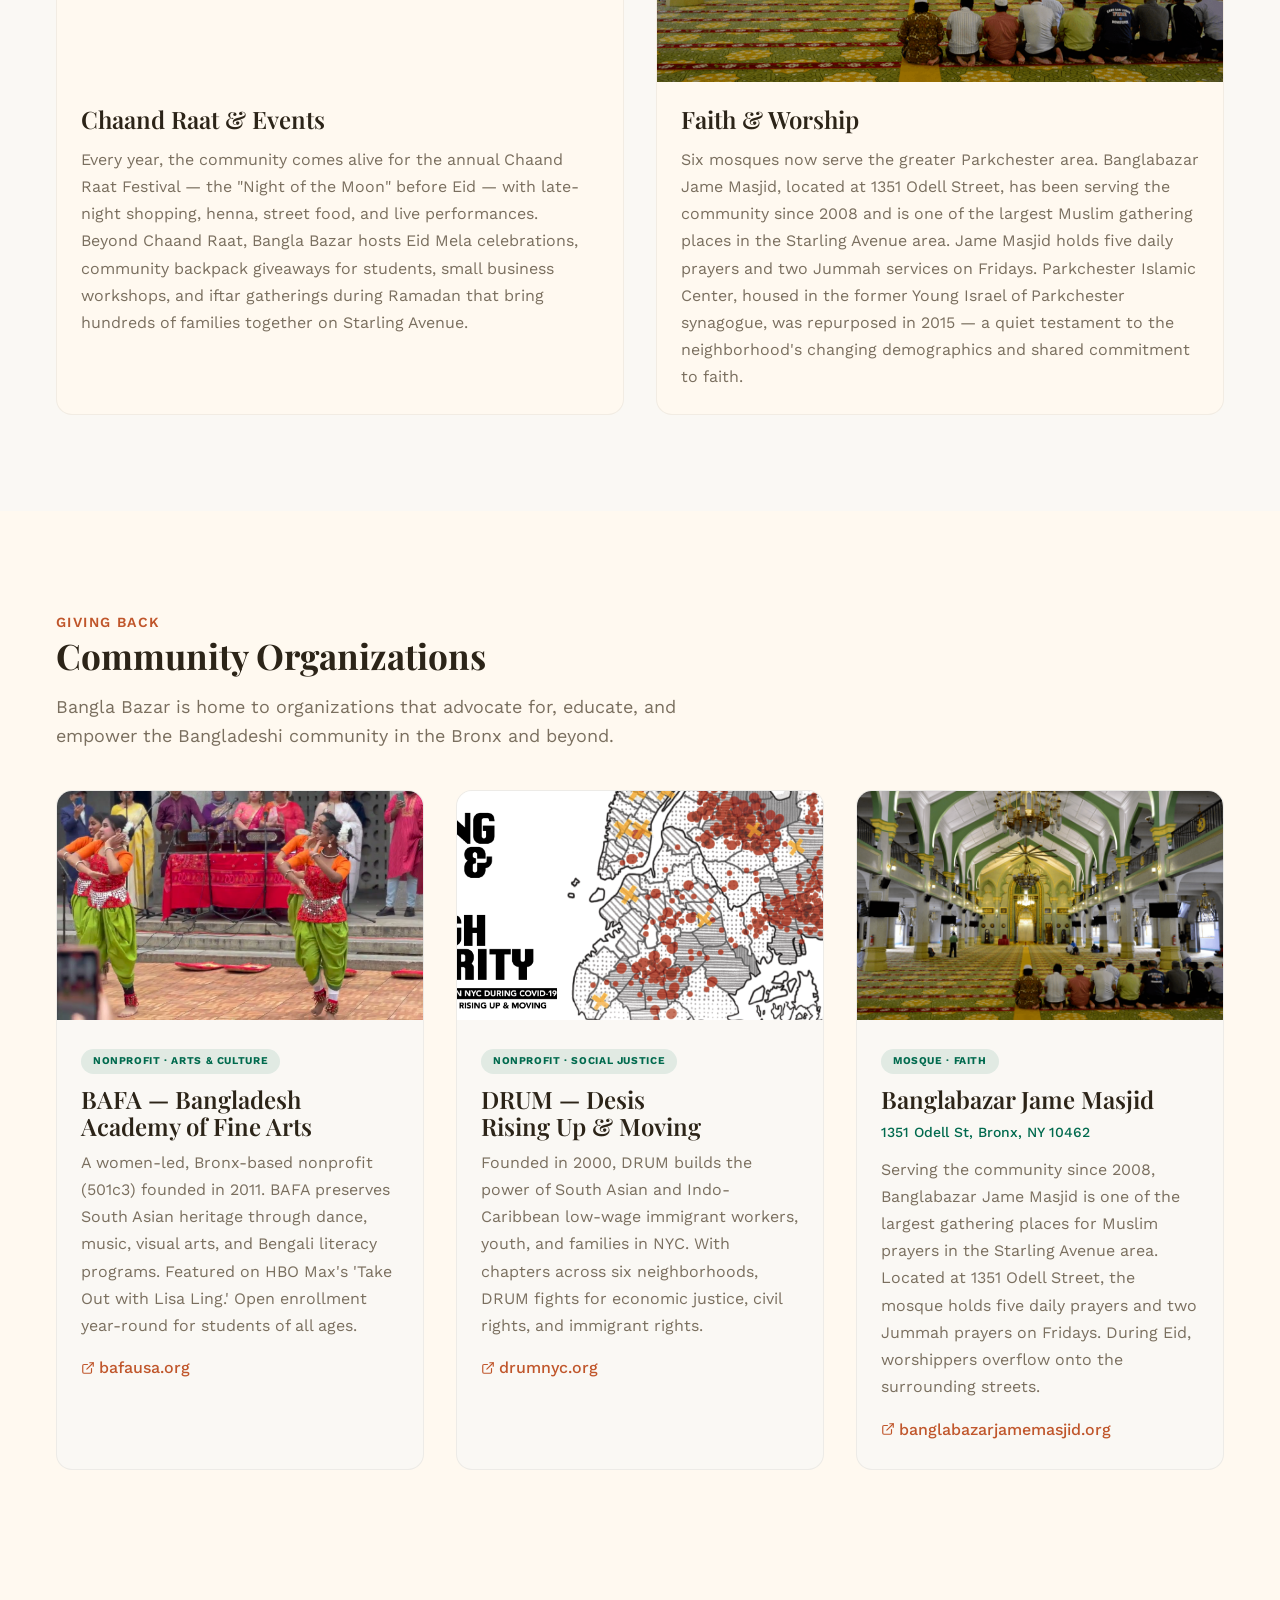
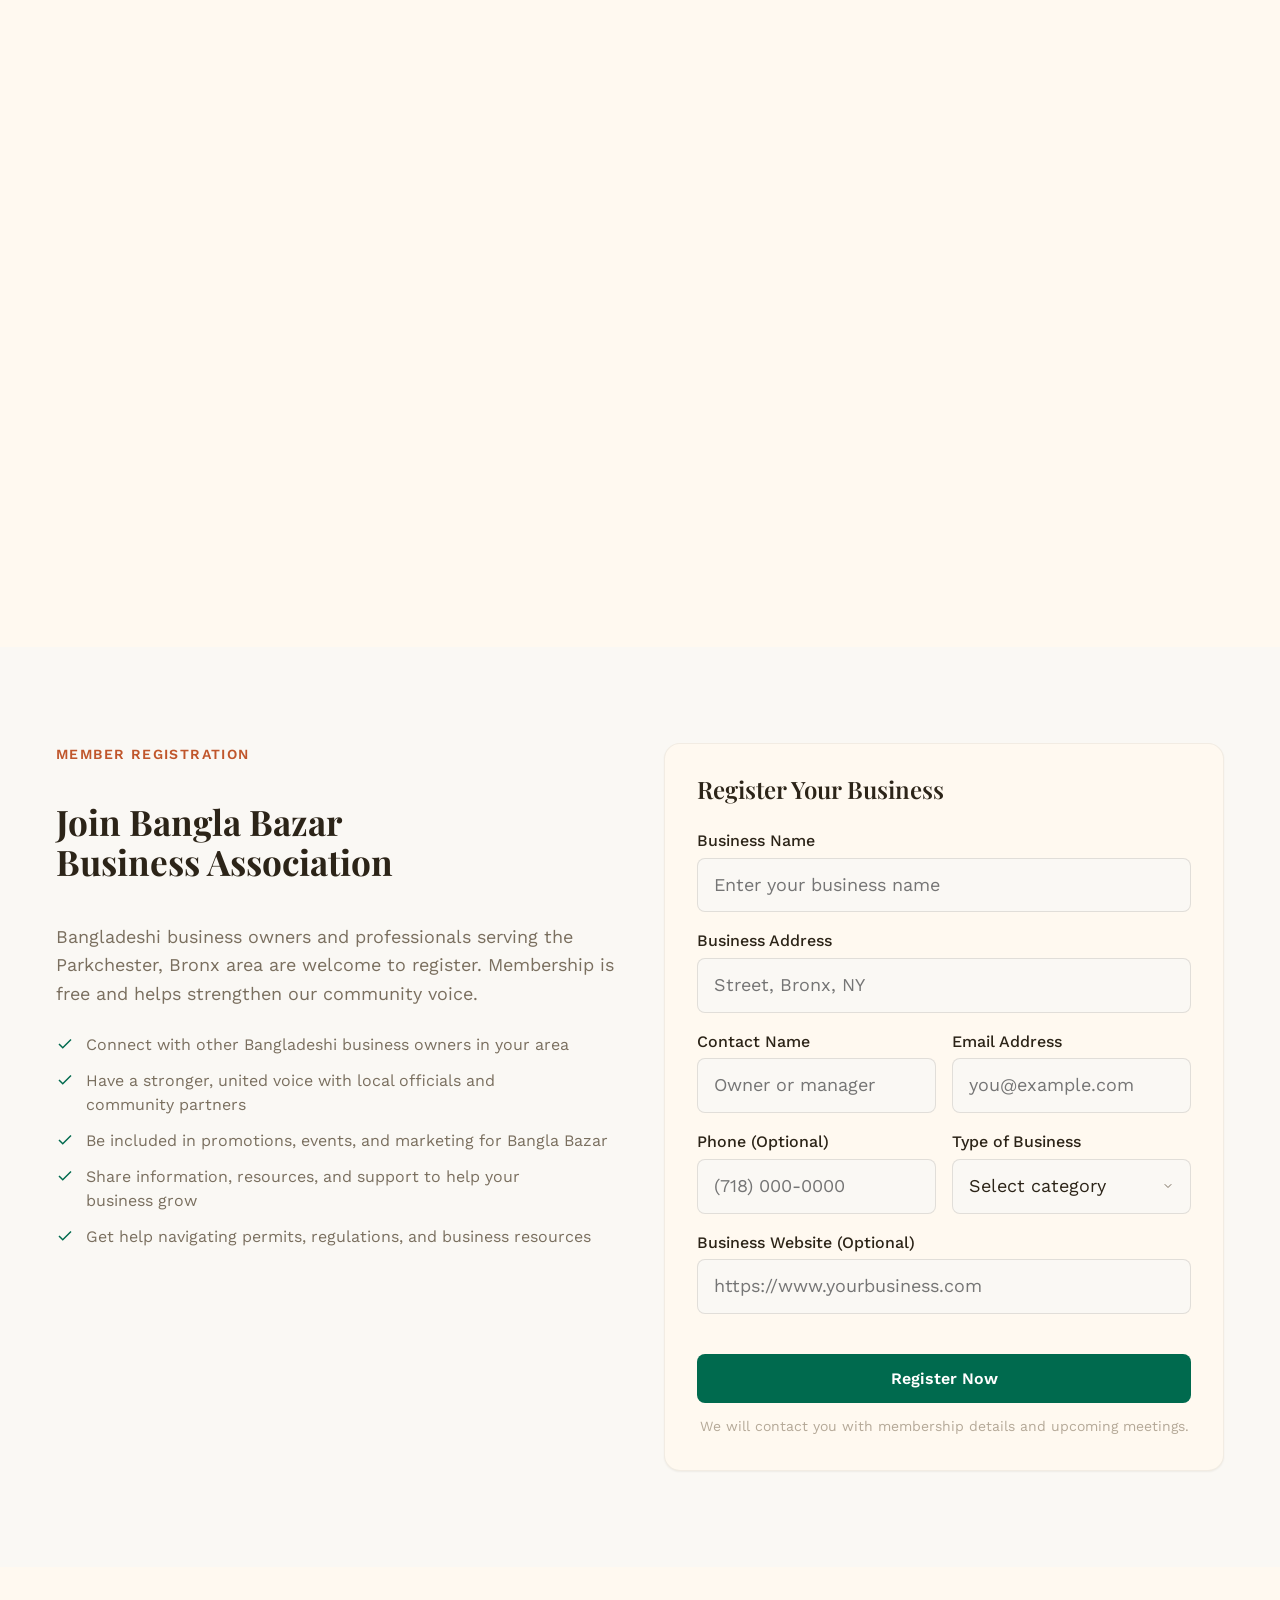
==== commit bdb109f4: "Fix Dynamic Tax address to 2044 McGraw Ave" ====
--- a/index.html
+++ b/index.html
@@ -1030,7 +1030,7 @@
       <!-- Card 20: Dynamic Tax & Accounting Services -->
       <div class="halal-dining__card reveal">
         <div class="halal-dining__card-image-wrap">
-          <img class="halal-dining__card-image" src="./assets/dynamic-tax-office-real.jpg" alt="Dynamic Tax & Accounting Services office interior with glass-walled offices and modern workspace on Starling Avenue, Bronx" loading="lazy" width="1280" height="960">
+          <img class="halal-dining__card-image" src="./assets/dynamic-tax-office-real.jpg" alt="Dynamic Tax & Accounting Services office interior with glass-walled offices and modern workspace on McGraw Avenue, Bronx" loading="lazy" width="1280" height="960">
           <span class="halal-dining__halal-badge" style="background:#1a3a5c" aria-label="Professional services">
             <svg width="16" height="16" viewBox="0 0 24 24" fill="none"><circle cx="12" cy="12" r="11" fill="#1a3a5c"/><path d="M7 12.5l3 3 7-7" stroke="#fff" stroke-width="2.5" stroke-linecap="round" stroke-linejoin="round"/></svg>
             Pro Services
@@ -1038,7 +1038,7 @@
         </div>
         <div class="halal-dining__card-body">
           <h3 class="halal-dining__card-title">Dynamic Tax &amp; Accounting Services</h3>
-          <p class="halal-dining__card-address">2098 Starling Ave, Bronx, NY 10462</p>
+          <p class="halal-dining__card-address">2044 McGraw Ave, Bronx, NY 10462</p>
           <p class="halal-dining__card-desc">A full-service accounting firm licensed in New York with over 25 years of experience. Offering tax preparation, bookkeeping, payroll, business consulting, and financial planning for individuals and small businesses. Affordable and focused on the community. Phone: (646) 295-3811. <a href="https://www.dynamicsrv.com" target="_blank" rel="noopener">dynamicsrv.com</a></p>
           <div class="halal-dining__tags">
             <span class="halal-dining__tag">Accounting</span>
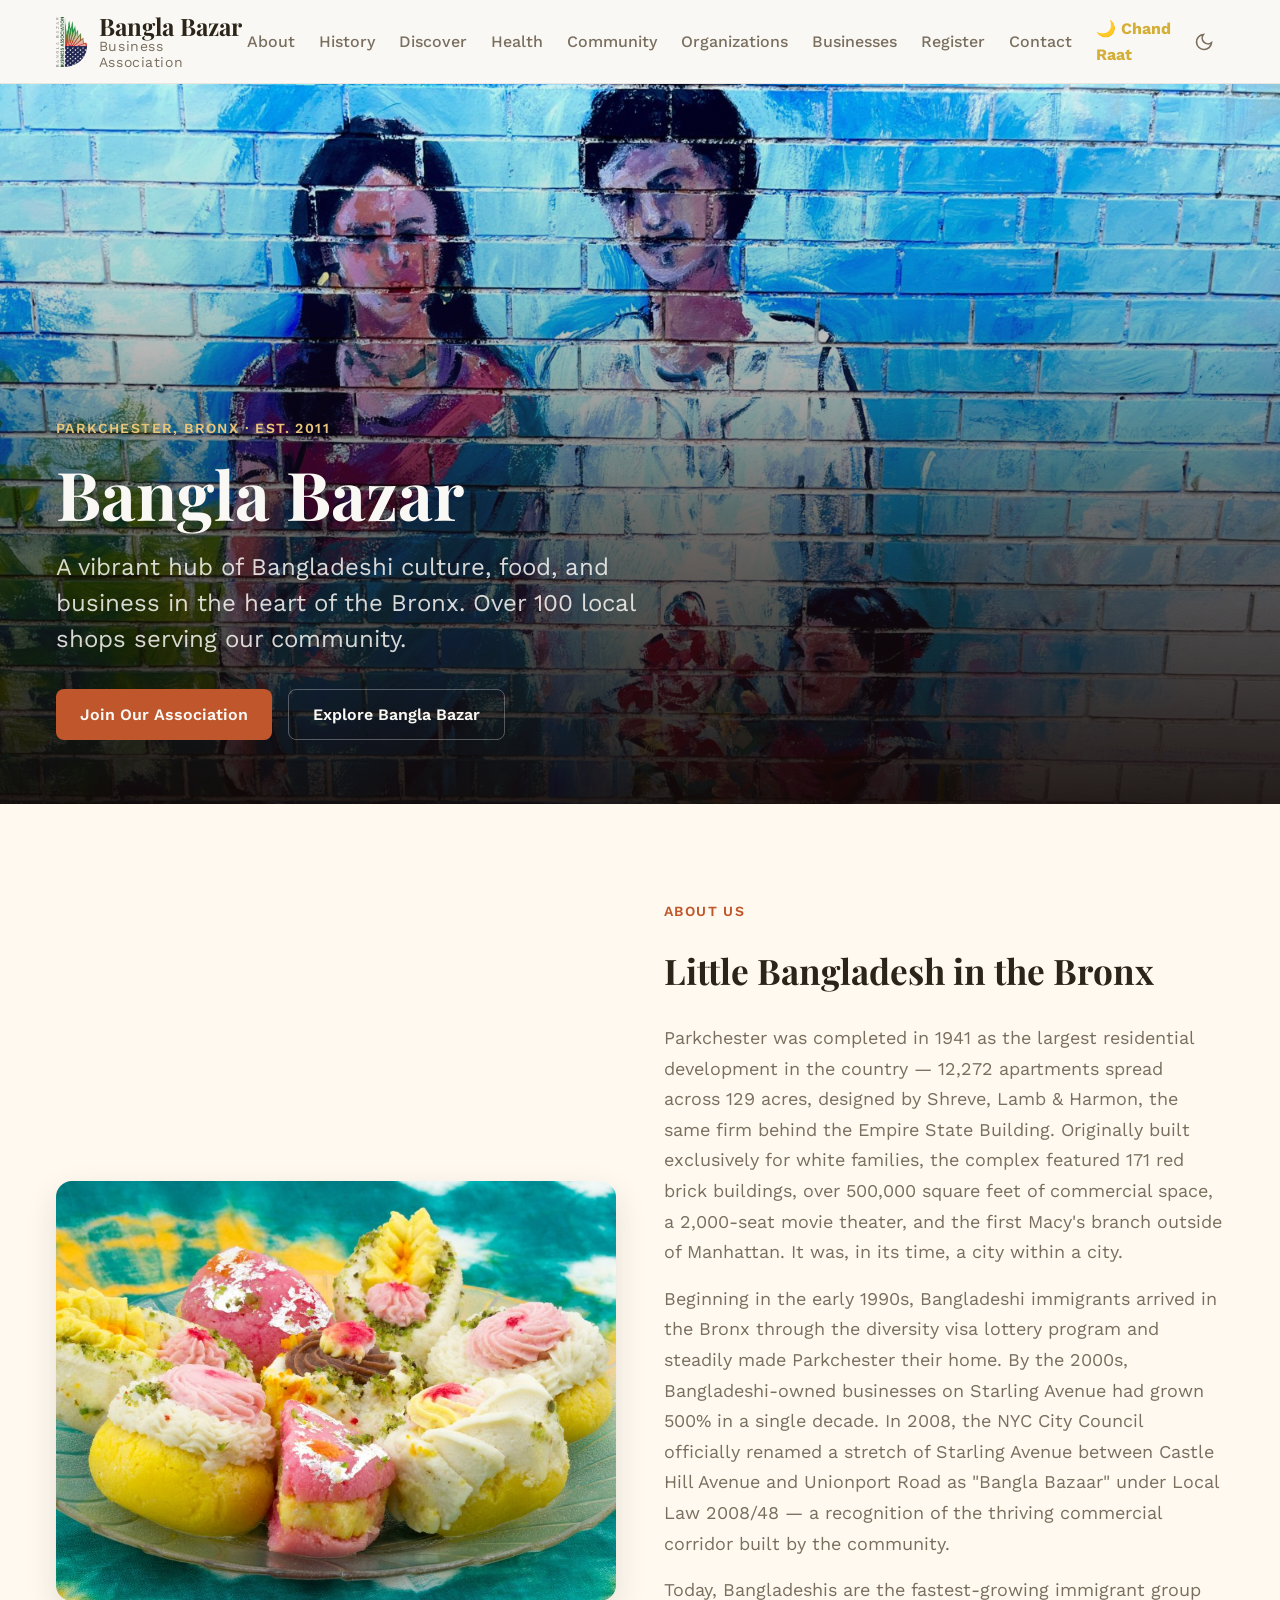
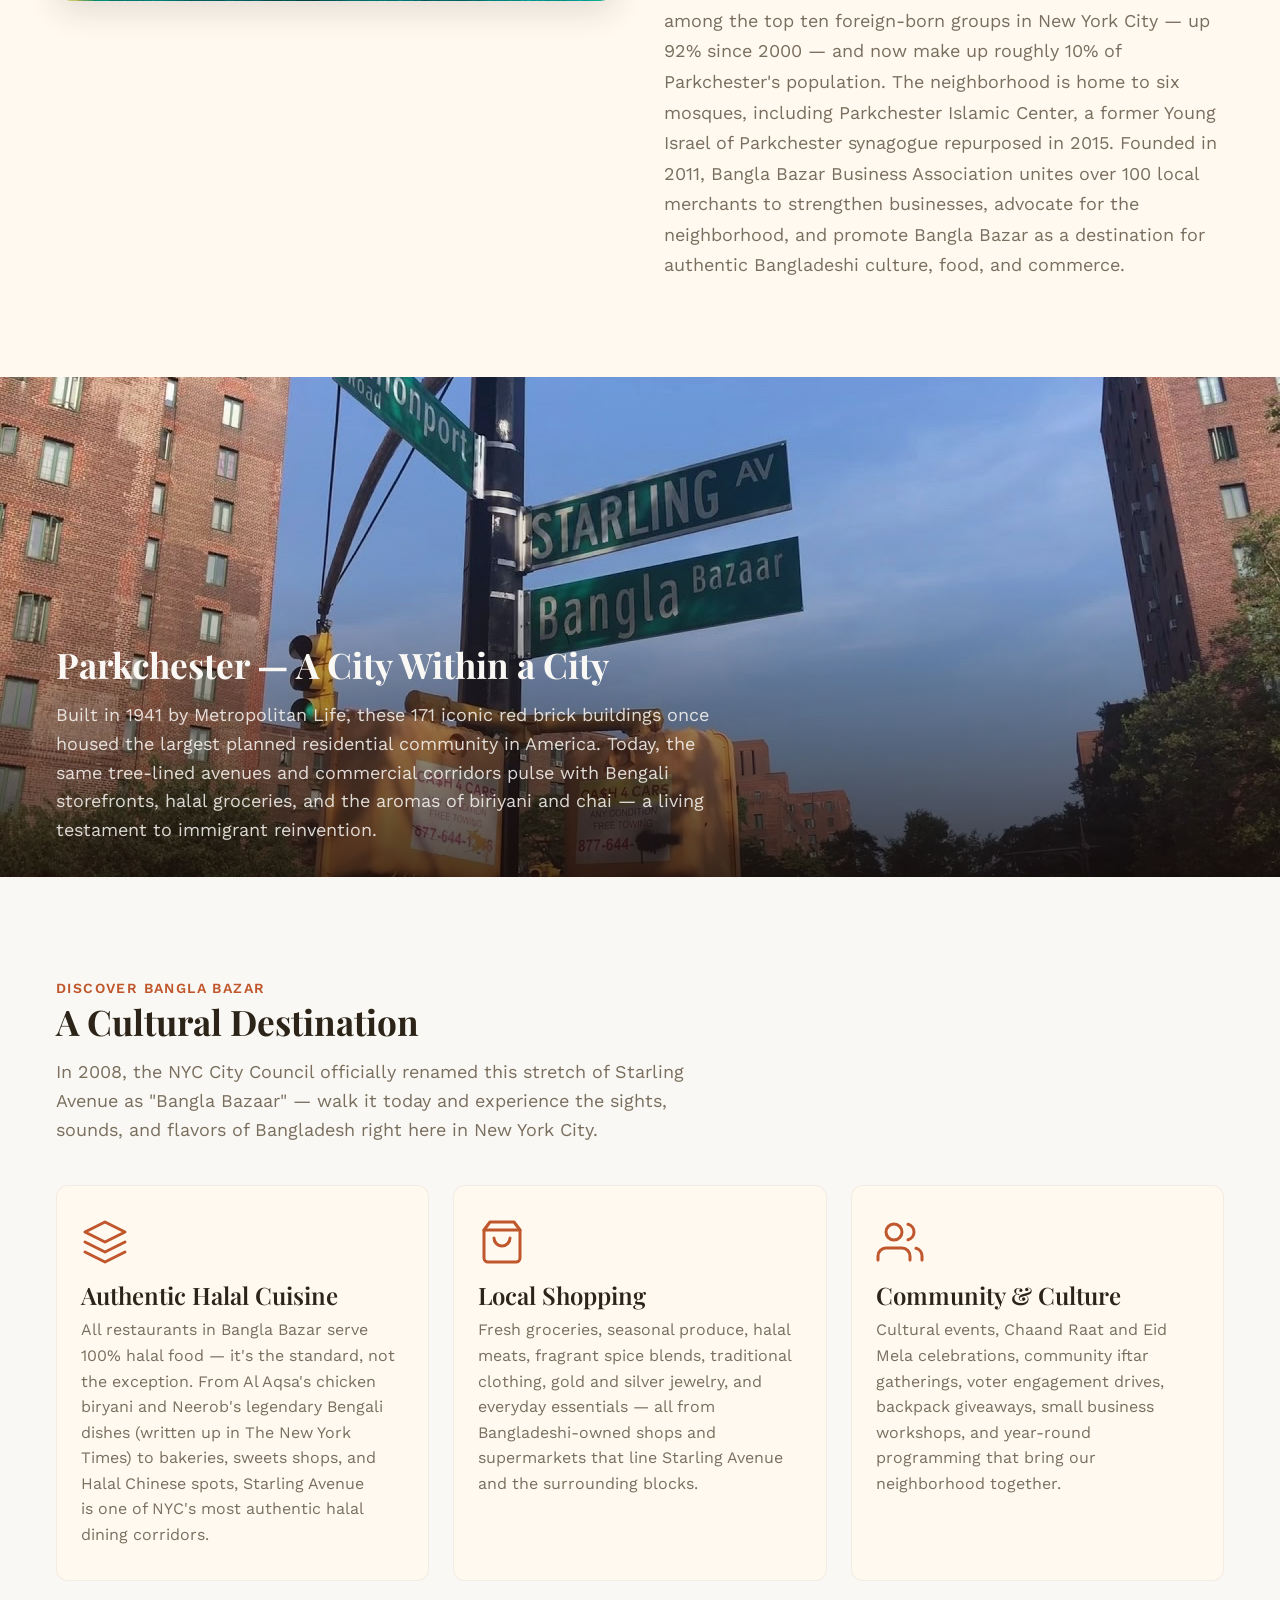
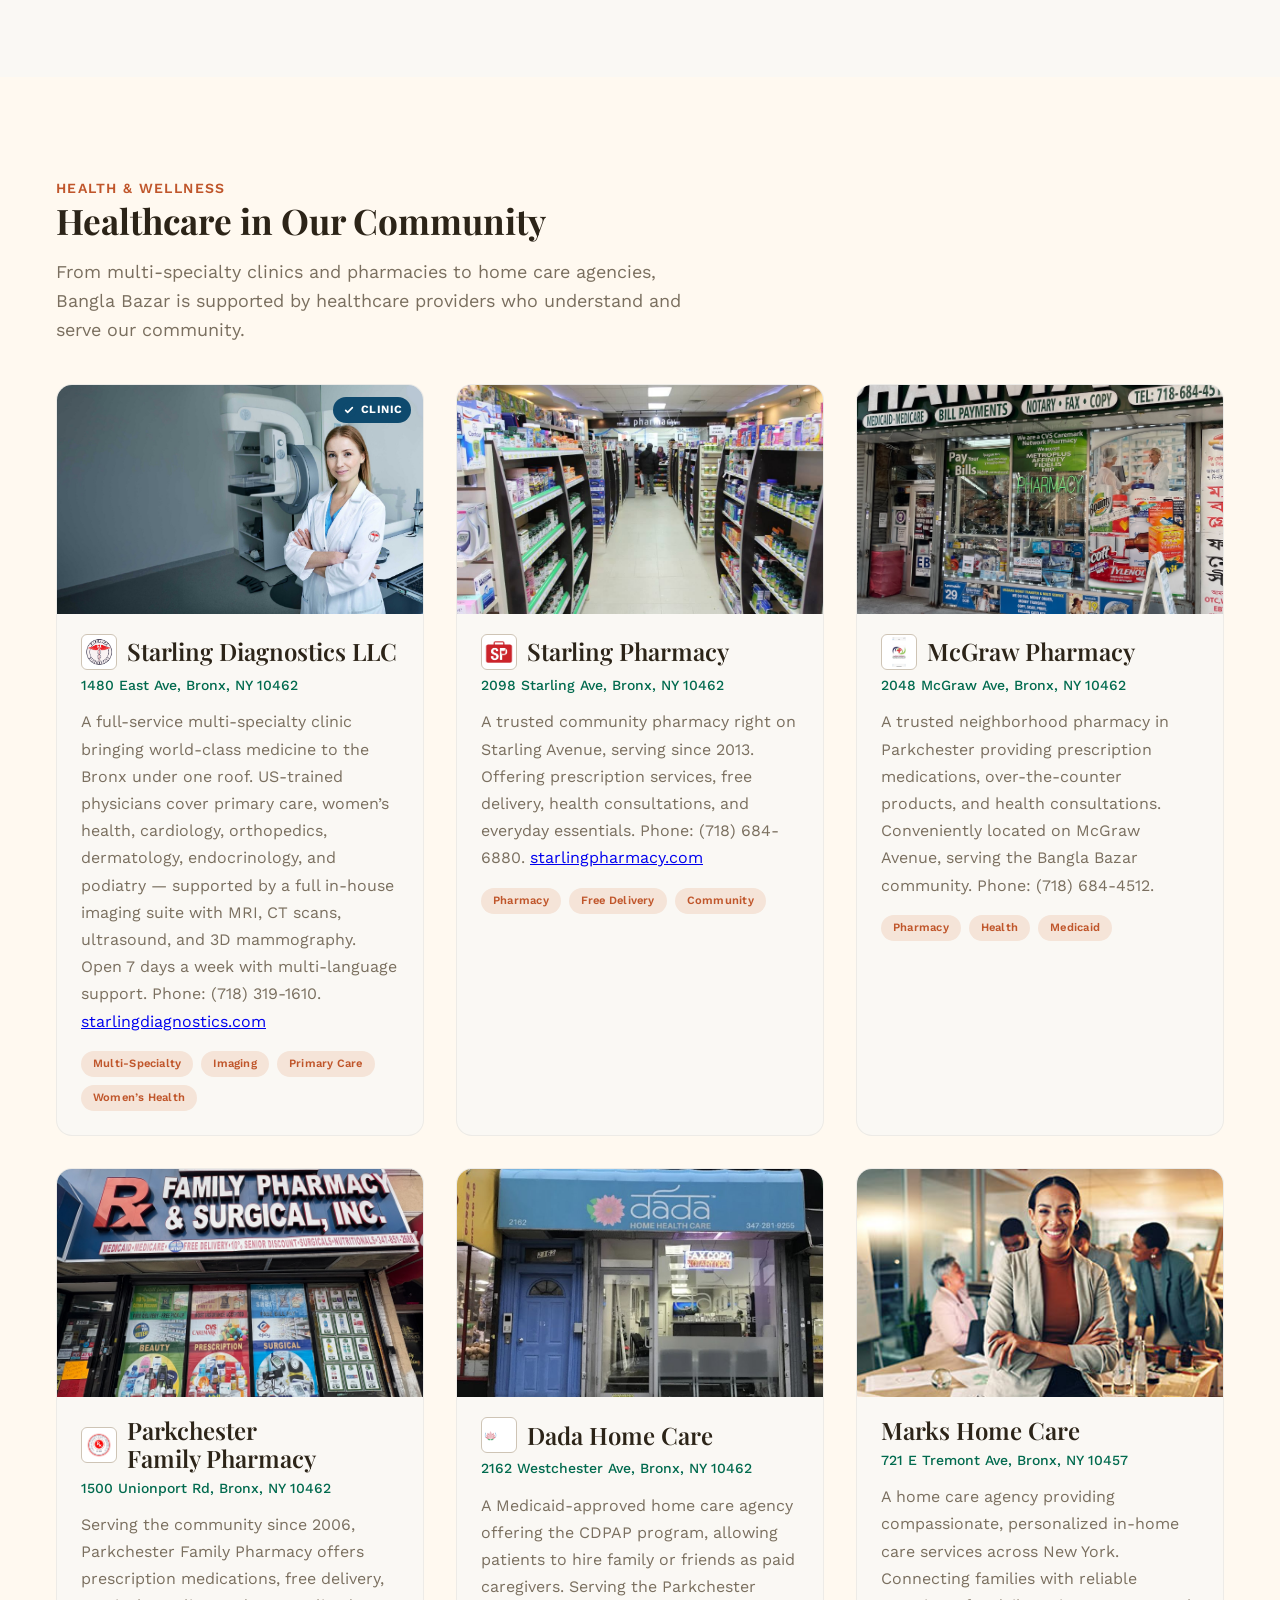
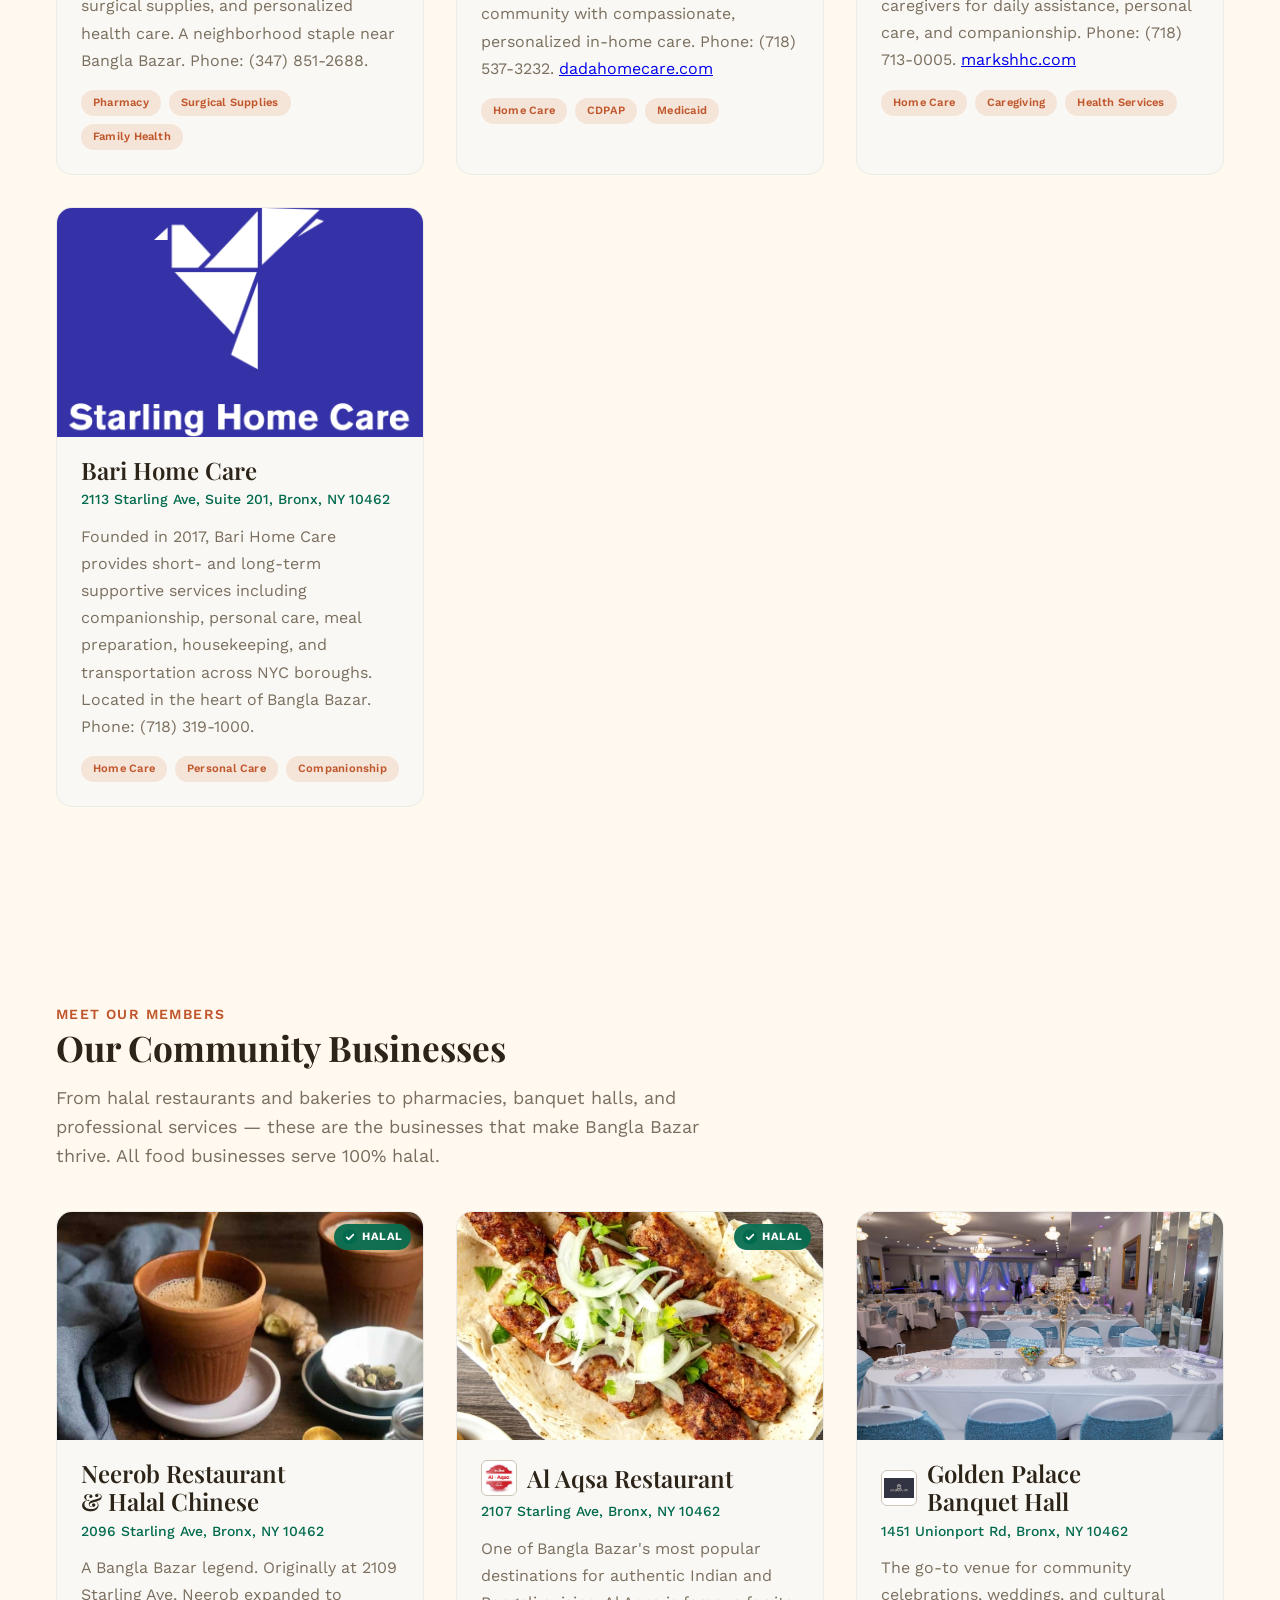
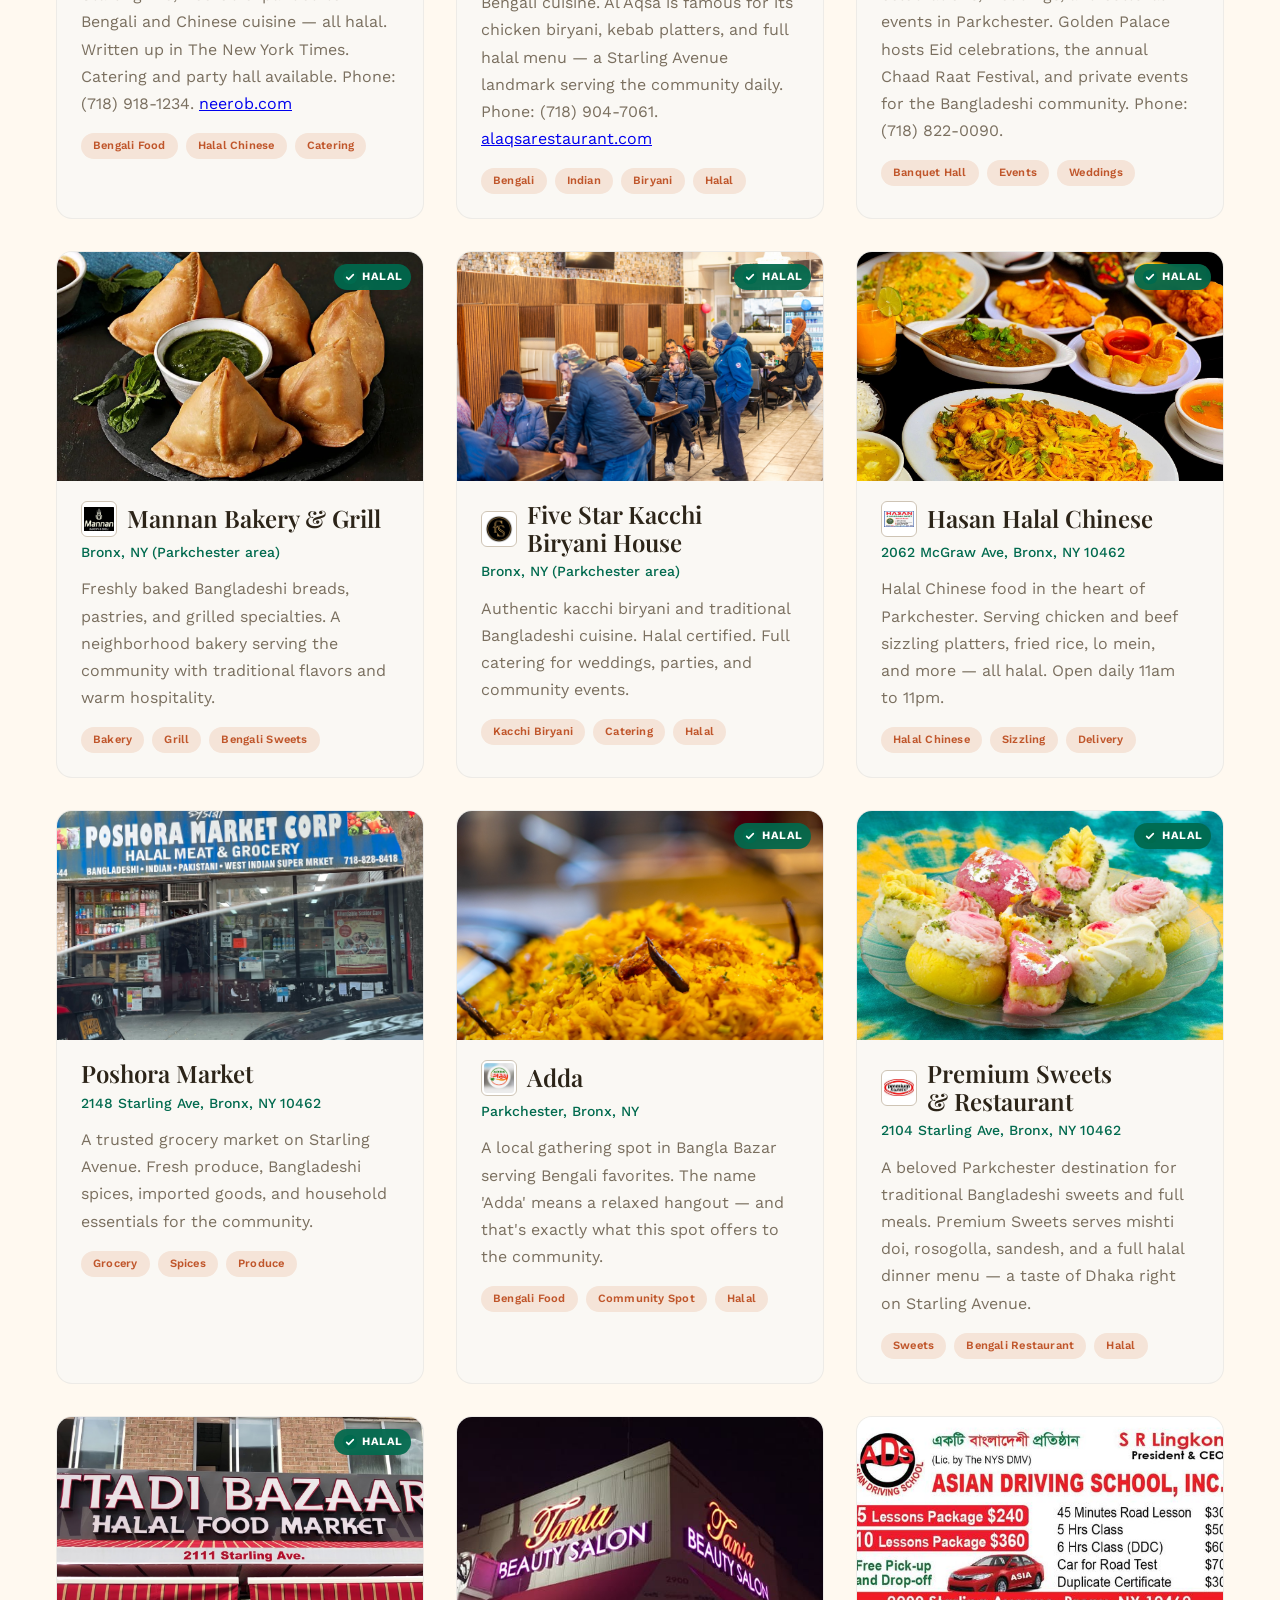
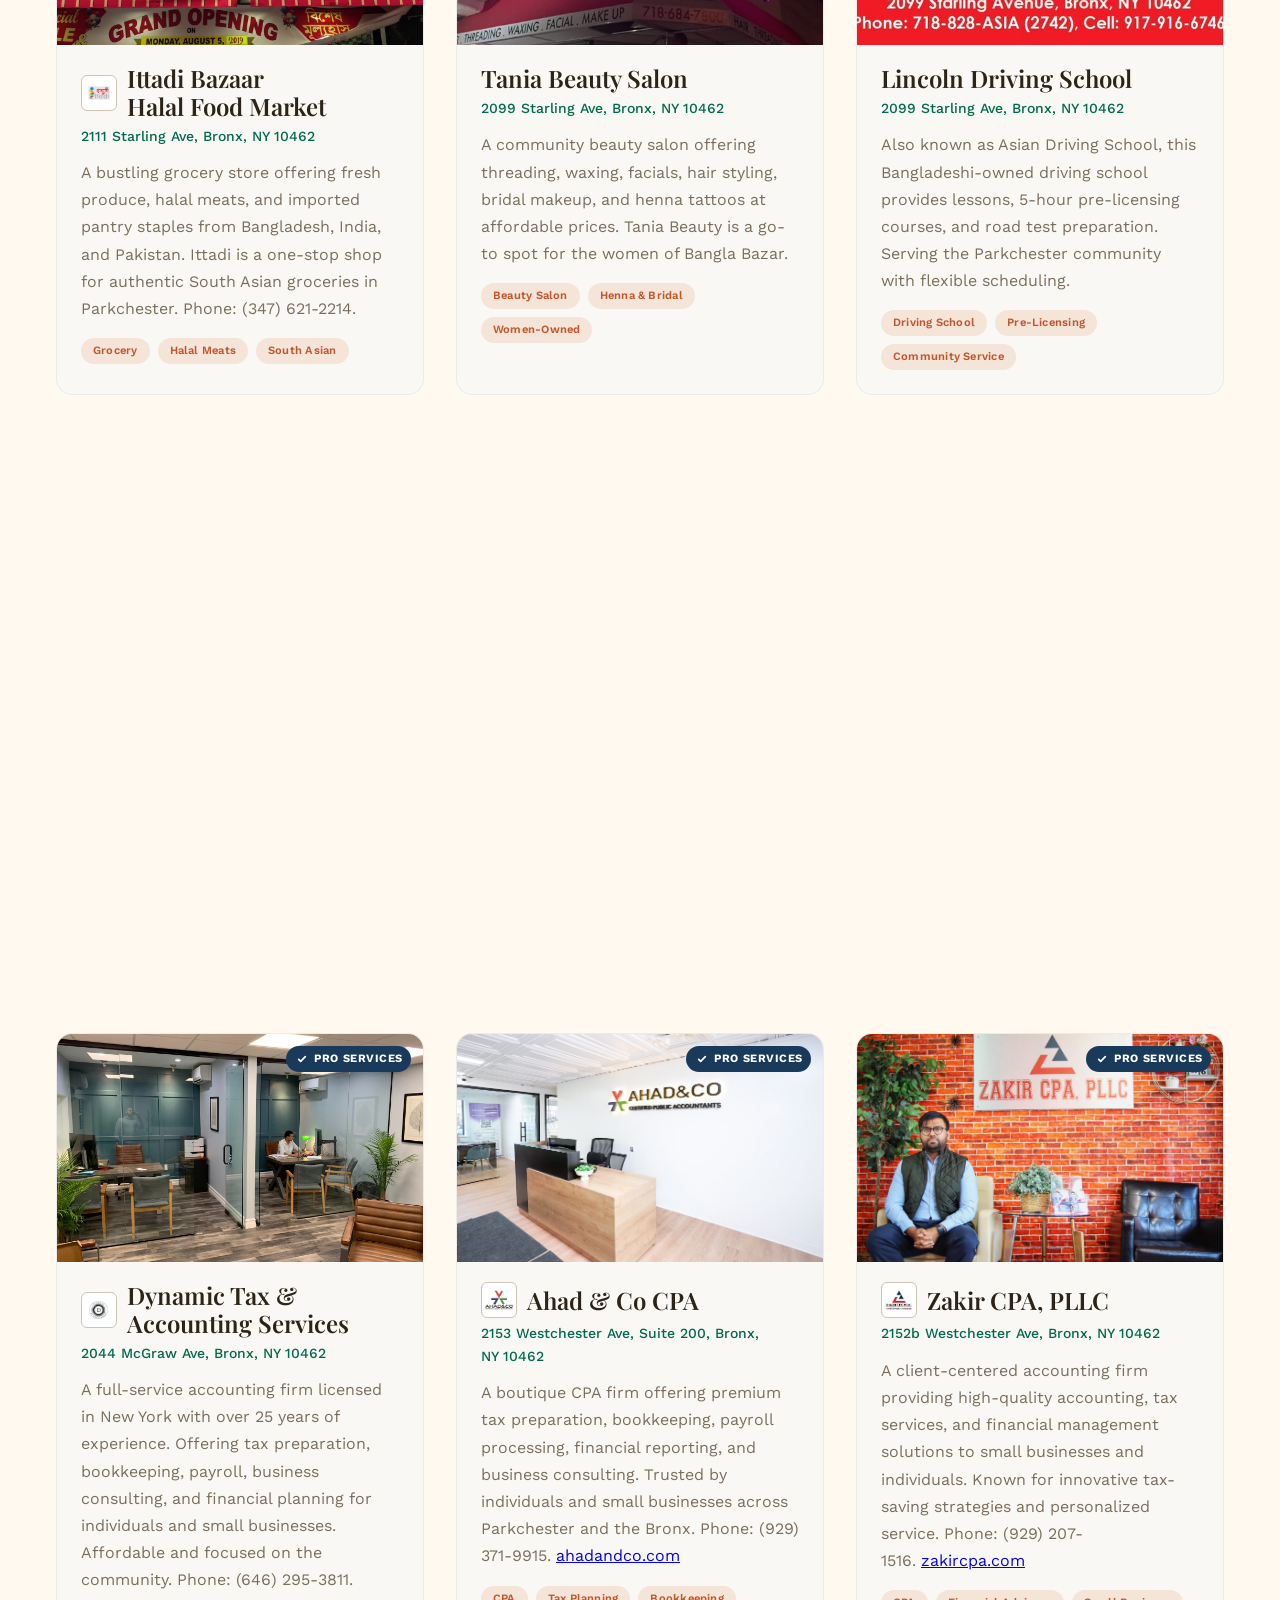
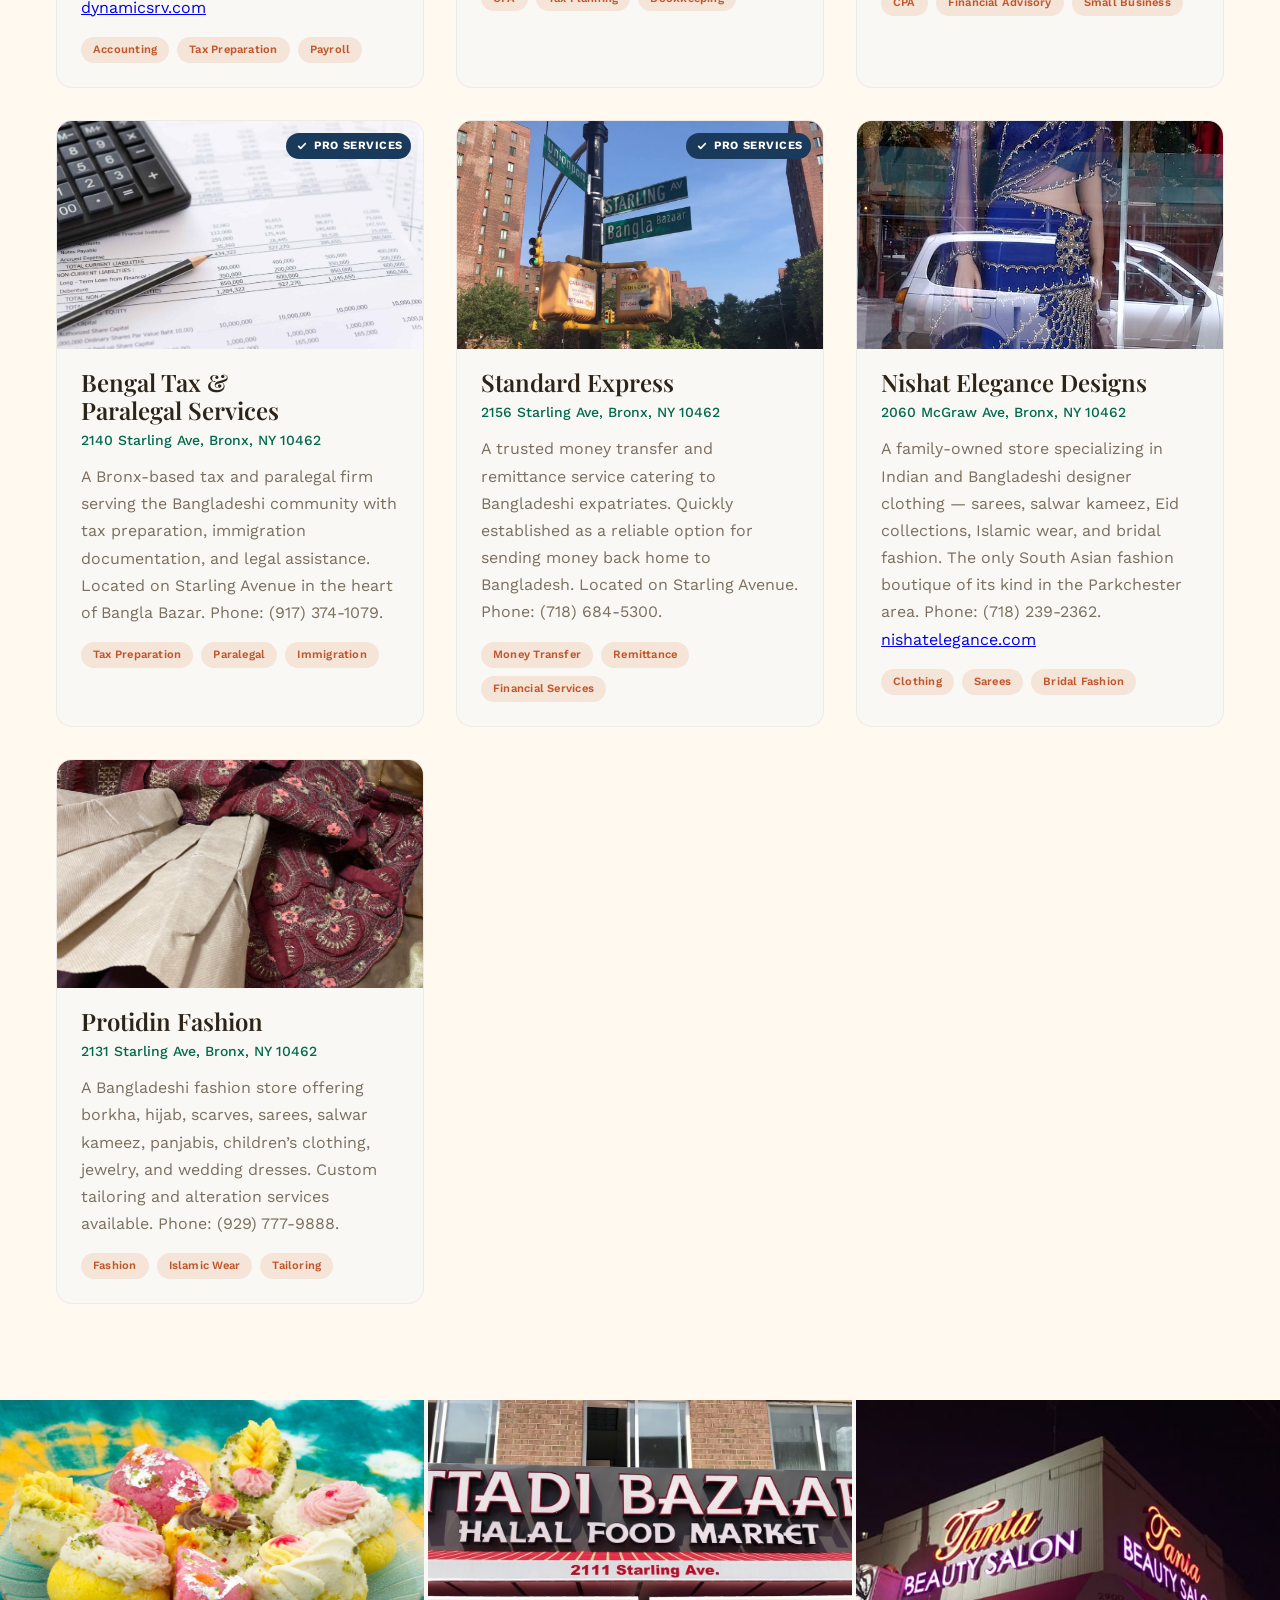
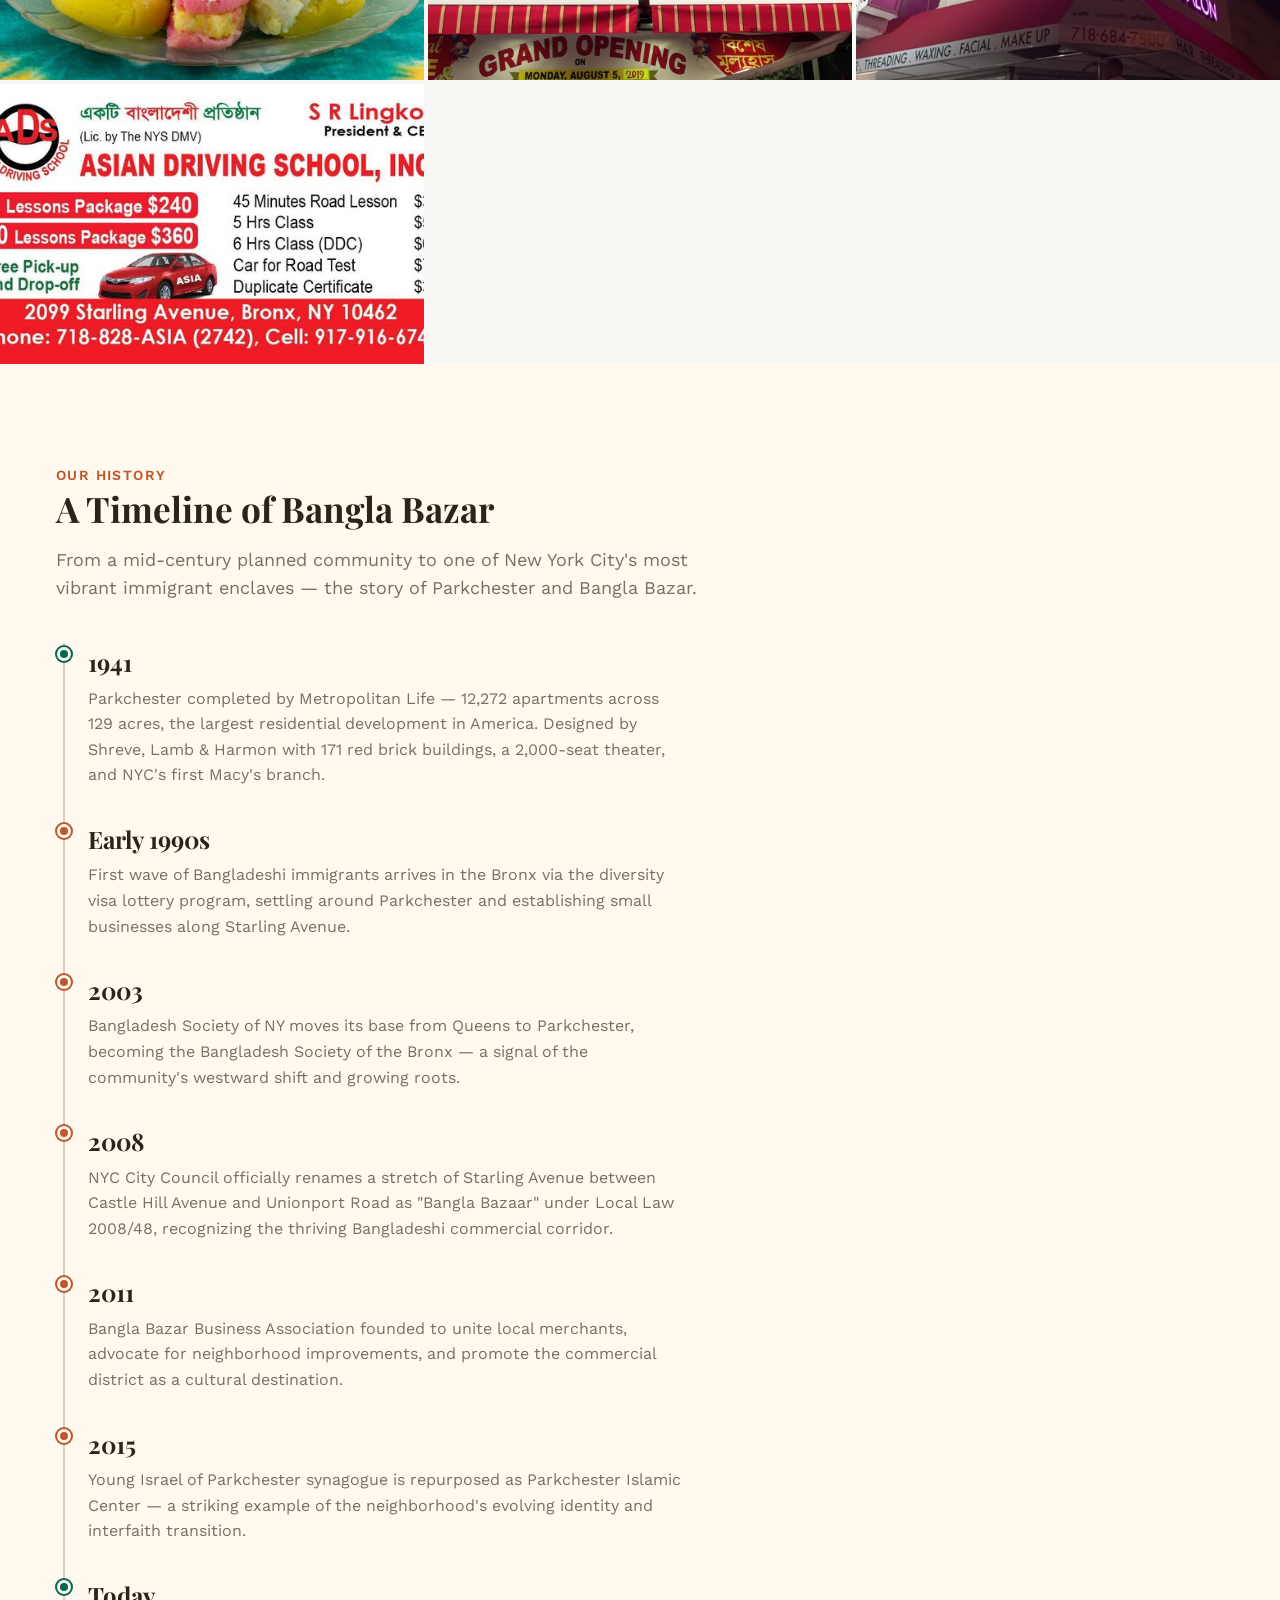
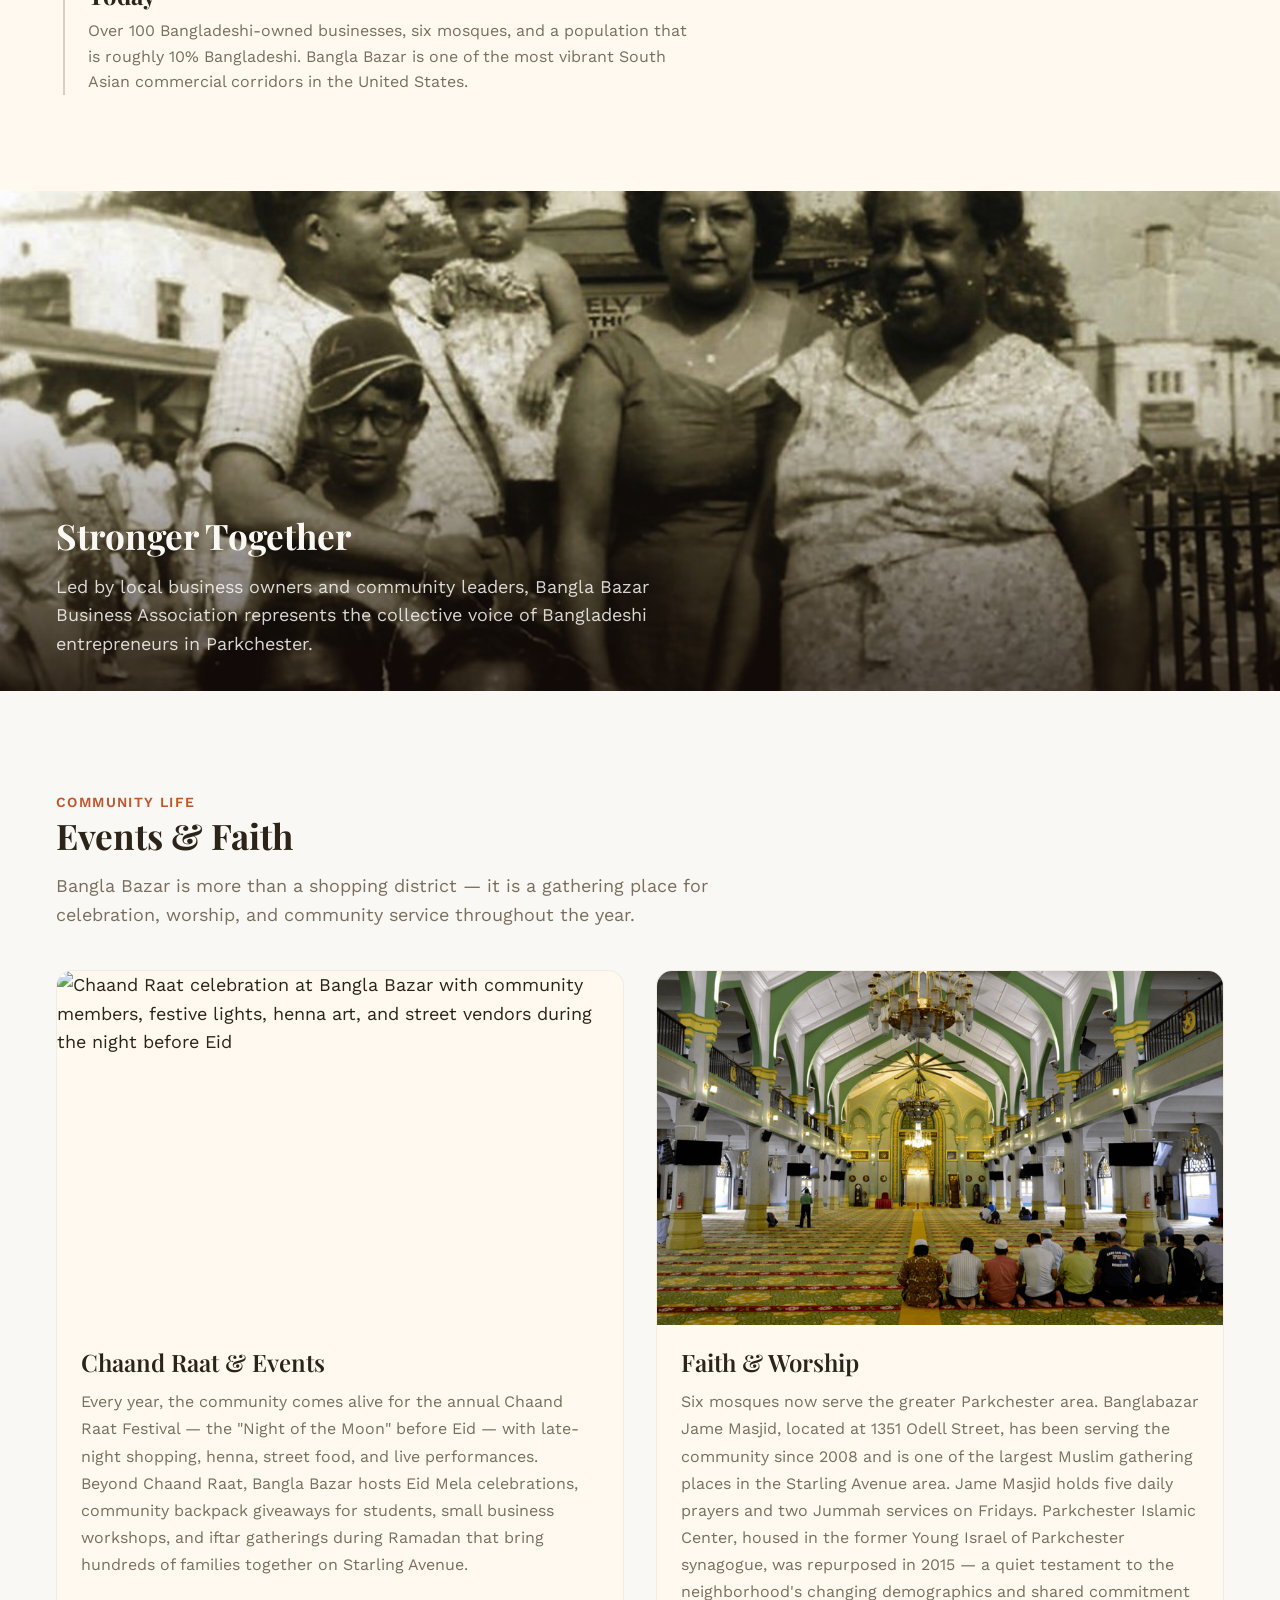
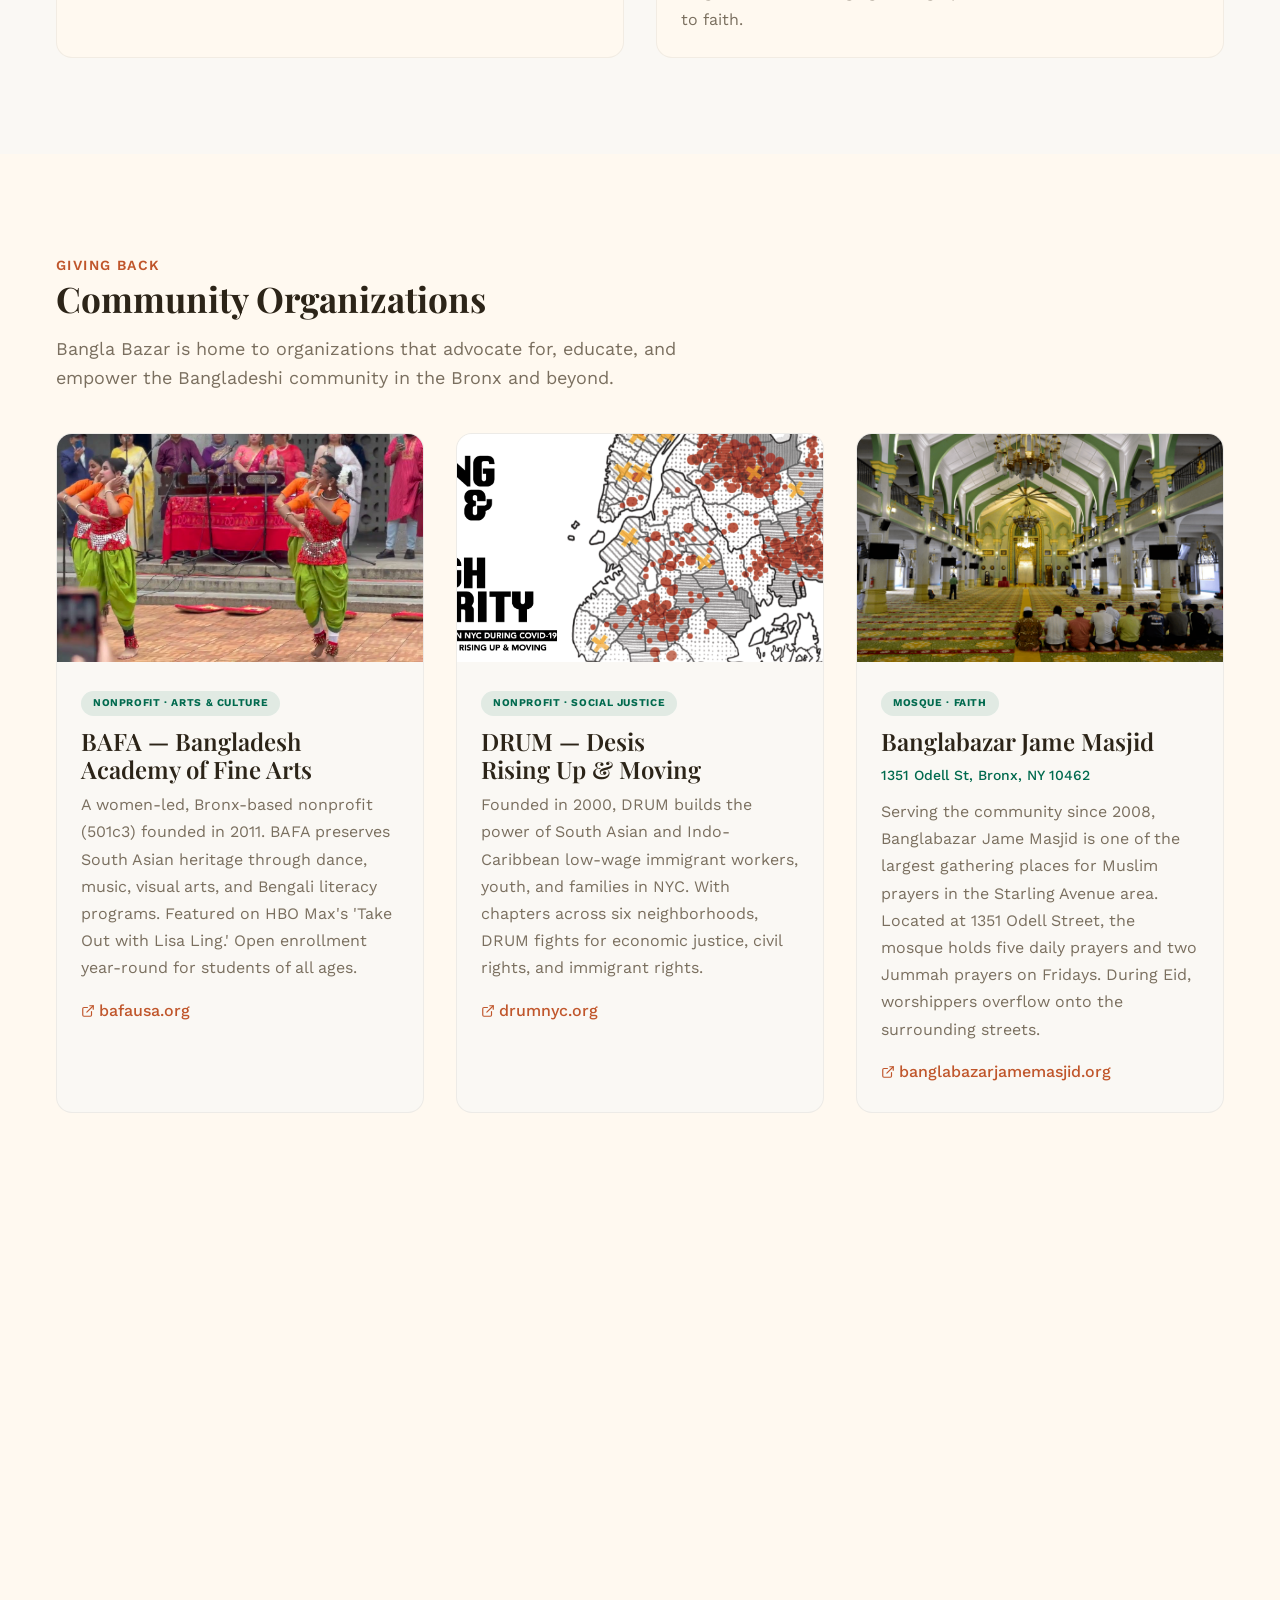
==== commit 36b439cf: "Add Health section with Starling Diagnostics, logos on business cards, link sponsor logos to website" ====
--- a/index.html
+++ b/index.html
@@ -367,6 +367,19 @@
   font-weight: 600;
   color: var(--color-text);
   margin-bottom: var(--space-1);
+  display: flex;
+  align-items: center;
+  gap: 10px;
+}
+.halal-dining__card-logo {
+  width: 36px;
+  height: 36px;
+  border-radius: 6px;
+  object-fit: contain;
+  background: #fff;
+  padding: 2px;
+  flex-shrink: 0;
+  border: 1px solid var(--color-border);
 }
 .halal-dining__card-address {
   font-size: var(--text-xs);
@@ -556,6 +569,7 @@
       <a href="#about">About</a>
       <a href="#history">History</a>
       <a href="#discover">Discover</a>
+      <a href="#health">Health</a>
       <a href="#halal">Community</a>
       <a href="#community-orgs">Organizations</a>
       <a href="#businesses">Businesses</a>
@@ -666,6 +680,143 @@
   </div>
 </section>
 
+<!-- HEALTH & WELLNESS -->
+<section id="health" class="section halal-dining">
+  <div class="container">
+    <div class="reveal">
+      <span class="section__label">Health &amp; Wellness</span>
+      <h2 class="section__heading">Healthcare in Our Community</h2>
+      <p class="section__desc">From multi-specialty clinics and pharmacies to home care agencies, Bangla Bazar is supported by healthcare providers who understand and serve our community.</p>
+    </div>
+
+    <div class="halal-dining__grid">
+      <!-- Starling Diagnostics LLC -->
+      <div class="halal-dining__card reveal">
+        <div class="halal-dining__card-image-wrap">
+          <img class="halal-dining__card-image" src="./assets/starling-diagnostics-clinic.jpg" alt="Starling Diagnostics multi-specialty clinic interior with modern medical equipment in Parkchester, Bronx" loading="lazy" width="2560" height="1389">
+          <span class="halal-dining__halal-badge" style="background:#0e4a6e" aria-label="Multi-specialty clinic">
+            <svg width="16" height="16" viewBox="0 0 24 24" fill="none"><circle cx="12" cy="12" r="11" fill="#0e4a6e"/><path d="M7 12.5l3 3 7-7" stroke="#fff" stroke-width="2.5" stroke-linecap="round" stroke-linejoin="round"/></svg>
+            Clinic
+          </span>
+        </div>
+        <div class="halal-dining__card-body">
+          <h3 class="halal-dining__card-title"><img src="./assets/logo-starling-diagnostics.jpg" alt="Starling Diagnostics LLC logo" class="halal-dining__card-logo">Starling Diagnostics LLC</h3>
+          <p class="halal-dining__card-address">1480 East Ave, Bronx, NY 10462</p>
+          <p class="halal-dining__card-desc">A full-service multi-specialty clinic bringing world-class medicine to the Bronx under one roof. US-trained physicians cover primary care, women&rsquo;s health, cardiology, orthopedics, dermatology, endocrinology, and podiatry &mdash; supported by a full in-house imaging suite with MRI, CT scans, ultrasound, and 3D mammography. Open 7 days a week with multi-language support. Phone: (718) 319-1610. <a href="https://starlingdiagnostics.com" target="_blank" rel="noopener">starlingdiagnostics.com</a></p>
+          <div class="halal-dining__tags">
+            <span class="halal-dining__tag">Multi-Specialty</span>
+            <span class="halal-dining__tag">Imaging</span>
+            <span class="halal-dining__tag">Primary Care</span>
+            <span class="halal-dining__tag">Women&rsquo;s Health</span>
+          </div>
+        </div>
+      </div>
+
+      <!-- Starling Pharmacy -->
+      <div class="halal-dining__card reveal">
+        <div class="halal-dining__card-image-wrap">
+          <img class="halal-dining__card-image" src="./assets/starling-pharmacy-facebook.jpg" alt="Starling Pharmacy interior showing well-stocked aisles, pharmacy counter, and Halal Vitamins section in Parkchester, Bronx" loading="lazy" width="960" height="640">
+        </div>
+        <div class="halal-dining__card-body">
+          <h3 class="halal-dining__card-title"><img src="./assets/logo-starling-pharmacy.jpg" alt="Starling Pharmacy logo" class="halal-dining__card-logo">Starling Pharmacy</h3>
+          <p class="halal-dining__card-address">2098 Starling Ave, Bronx, NY 10462</p>
+          <p class="halal-dining__card-desc">A trusted community pharmacy right on Starling Avenue, serving since 2013. Offering prescription services, free delivery, health consultations, and everyday essentials. Phone: (718) 684-6880. <a href="https://starlingpharmacy.com" target="_blank" rel="noopener">starlingpharmacy.com</a></p>
+          <div class="halal-dining__tags">
+            <span class="halal-dining__tag">Pharmacy</span>
+            <span class="halal-dining__tag">Free Delivery</span>
+            <span class="halal-dining__tag">Community</span>
+          </div>
+        </div>
+      </div>
+
+      <!-- McGraw Pharmacy -->
+      <div class="halal-dining__card reveal">
+        <div class="halal-dining__card-image-wrap">
+          <img class="halal-dining__card-image" src="./assets/mcgraw-pharmacy-sign.jpg" alt="McGraw Pharmacy storefront with full signage showing Medicaid, Medicare, Bill Payments, Notary services and Bengali text on McGraw Avenue, Parkchester, Bronx" loading="lazy" width="1600" height="2133">
+        </div>
+        <div class="halal-dining__card-body">
+          <h3 class="halal-dining__card-title"><img src="./assets/logo-mcgraw-pharmacy.jpg" alt="McGraw Pharmacy logo" class="halal-dining__card-logo">McGraw Pharmacy</h3>
+          <p class="halal-dining__card-address">2048 McGraw Ave, Bronx, NY 10462</p>
+          <p class="halal-dining__card-desc">A trusted neighborhood pharmacy in Parkchester providing prescription medications, over-the-counter products, and health consultations. Conveniently located on McGraw Avenue, serving the Bangla Bazar community. Phone: (718) 684-4512.</p>
+          <div class="halal-dining__tags">
+            <span class="halal-dining__tag">Pharmacy</span>
+            <span class="halal-dining__tag">Health</span>
+            <span class="halal-dining__tag">Medicaid</span>
+          </div>
+        </div>
+      </div>
+
+      <!-- Parkchester Family Pharmacy -->
+      <div class="halal-dining__card reveal">
+        <div class="halal-dining__card-image-wrap">
+          <img class="halal-dining__card-image" src="./assets/parkchester-family-pharmacy-sign.jpg" alt="Parkchester Family Pharmacy &amp; Surgical Inc storefront on Unionport Road showing full signage with Beauty, Prescription, and Surgical sections in Parkchester, Bronx" loading="lazy" width="1600" height="1067">
+        </div>
+        <div class="halal-dining__card-body">
+          <h3 class="halal-dining__card-title"><img src="./assets/logo-parkchester-pharmacy.jpg" alt="Parkchester Family Pharmacy logo" class="halal-dining__card-logo">Parkchester Family Pharmacy</h3>
+          <p class="halal-dining__card-address">1500 Unionport Rd, Bronx, NY 10462</p>
+          <p class="halal-dining__card-desc">Serving the community since 2006, Parkchester Family Pharmacy offers prescription medications, free delivery, surgical supplies, and personalized health care. A neighborhood staple near Bangla Bazar. Phone: (347) 851-2688.</p>
+          <div class="halal-dining__tags">
+            <span class="halal-dining__tag">Pharmacy</span>
+            <span class="halal-dining__tag">Surgical Supplies</span>
+            <span class="halal-dining__tag">Family Health</span>
+          </div>
+        </div>
+      </div>
+
+      <!-- Dada Home Care -->
+      <div class="halal-dining__card reveal">
+        <div class="halal-dining__card-image-wrap">
+          <img class="halal-dining__card-image" src="./assets/dada-homecare.jpg" alt="Dada Home Care office on Westchester Avenue, Parkchester, Bronx" loading="lazy" width="1000" height="922">
+        </div>
+        <div class="halal-dining__card-body">
+          <h3 class="halal-dining__card-title"><img src="./assets/logo-dada-home-care.jpg" alt="Dada Home Care logo" class="halal-dining__card-logo">Dada Home Care</h3>
+          <p class="halal-dining__card-address">2162 Westchester Ave, Bronx, NY 10462</p>
+          <p class="halal-dining__card-desc">A Medicaid-approved home care agency offering the CDPAP program, allowing patients to hire family or friends as paid caregivers. Serving the Parkchester community with compassionate, personalized in-home care. Phone: (718) 537-3232. <a href="https://dadahomecare.com" target="_blank" rel="noopener">dadahomecare.com</a></p>
+          <div class="halal-dining__tags">
+            <span class="halal-dining__tag">Home Care</span>
+            <span class="halal-dining__tag">CDPAP</span>
+            <span class="halal-dining__tag">Medicaid</span>
+          </div>
+        </div>
+      </div>
+
+      <!-- Marks Home Care -->
+      <div class="halal-dining__card reveal">
+        <div class="halal-dining__card-image-wrap">
+          <img class="halal-dining__card-image" src="./assets/dynamic-tax-team.jpg" alt="Marks Home Care professional care team" loading="lazy" width="400" height="211">
+        </div>
+        <div class="halal-dining__card-body">
+          <h3 class="halal-dining__card-title">Marks Home Care</h3>
+          <p class="halal-dining__card-address">721 E Tremont Ave, Bronx, NY 10457</p>
+          <p class="halal-dining__card-desc">A home care agency providing compassionate, personalized in-home care services across New York. Connecting families with reliable caregivers for daily assistance, personal care, and companionship. Phone: (718) 713-0005. <a href="https://markshhc.com" target="_blank" rel="noopener">markshhc.com</a></p>
+          <div class="halal-dining__tags">
+            <span class="halal-dining__tag">Home Care</span>
+            <span class="halal-dining__tag">Caregiving</span>
+            <span class="halal-dining__tag">Health Services</span>
+          </div>
+        </div>
+      </div>
+
+      <!-- Bari Home Care -->
+      <div class="halal-dining__card reveal">
+        <div class="halal-dining__card-image-wrap">
+          <img class="halal-dining__card-image" src="./assets/bari-homecare.jpg" alt="Bari Home Care office on Starling Avenue, Parkchester, Bronx" loading="lazy" width="754" height="556">
+        </div>
+        <div class="halal-dining__card-body">
+          <h3 class="halal-dining__card-title">Bari Home Care</h3>
+          <p class="halal-dining__card-address">2113 Starling Ave, Suite 201, Bronx, NY 10462</p>
+          <p class="halal-dining__card-desc">Founded in 2017, Bari Home Care provides short- and long-term supportive services including companionship, personal care, meal preparation, housekeeping, and transportation across NYC boroughs. Located in the heart of Bangla Bazar. Phone: (718) 319-1000.</p>
+          <div class="halal-dining__tags">
+            <span class="halal-dining__tag">Home Care</span>
+            <span class="halal-dining__tag">Personal Care</span>
+            <span class="halal-dining__tag">Companionship</span>
+          </div>
+        </div>
+      </div>
+    </div>
+  </div>
+</section>
+
 <!-- OUR COMMUNITY BUSINESSES -->
 <section id="halal" class="section halal-dining">
   <div class="container">
@@ -709,7 +860,7 @@
           </span>
         </div>
         <div class="halal-dining__card-body">
-          <h3 class="halal-dining__card-title">Al Aqsa Restaurant</h3>
+          <h3 class="halal-dining__card-title"><img src="./assets/logo-al-aqsa.jpg" alt="Al Aqsa Restaurant logo" class="halal-dining__card-logo">Al Aqsa Restaurant</h3>
           <p class="halal-dining__card-address">2107 Starling Ave, Bronx, NY 10462</p>
           <p class="halal-dining__card-desc">One of Bangla Bazar's most popular destinations for authentic Indian and Bengali cuisine. Al Aqsa is famous for its chicken biryani, kebab platters, and full halal menu — a Starling Avenue landmark serving the community daily. Phone: (718) 904-7061. <a href="https://bronx.alaqsarestaurant.com" target="_blank" rel="noopener">alaqsarestaurant.com</a></p>
           <div class="halal-dining__tags">
@@ -727,30 +878,13 @@
           <img class="halal-dining__card-image" src="./assets/golden-palace.jpg" alt="Golden Palace Banquet Hall interior in Parkchester, Bronx" loading="lazy" width="1000" height="667">
         </div>
         <div class="halal-dining__card-body">
-          <h3 class="halal-dining__card-title">Golden Palace Banquet Hall</h3>
+          <h3 class="halal-dining__card-title"><img src="./assets/logo-golden-palace.jpg" alt="Golden Palace Banquet Hall logo" class="halal-dining__card-logo">Golden Palace Banquet Hall</h3>
           <p class="halal-dining__card-address">1451 Unionport Rd, Bronx, NY 10462</p>
           <p class="halal-dining__card-desc">The go-to venue for community celebrations, weddings, and cultural events in Parkchester. Golden Palace hosts Eid celebrations, the annual Chaad Raat Festival, and private events for the Bangladeshi community. Phone: (718) 822-0090.</p>
           <div class="halal-dining__tags">
             <span class="halal-dining__tag">Banquet Hall</span>
             <span class="halal-dining__tag">Events</span>
             <span class="halal-dining__tag">Weddings</span>
-          </div>
-        </div>
-      </div>
-
-      <!-- Card 5: Starling Pharmacy -->
-      <div class="halal-dining__card reveal">
-        <div class="halal-dining__card-image-wrap">
-          <img class="halal-dining__card-image" src="./assets/starling-pharmacy-facebook.jpg" alt="Starling Pharmacy interior showing well-stocked aisles, pharmacy counter, and Halal Vitamins section in Parkchester, Bronx" loading="lazy" width="960" height="640">
-        </div>
-        <div class="halal-dining__card-body">
-          <h3 class="halal-dining__card-title">Starling Pharmacy</h3>
-          <p class="halal-dining__card-address">2098 Starling Ave, Bronx, NY 10462</p>
-          <p class="halal-dining__card-desc">A trusted community pharmacy right on Starling Avenue, serving since 2013. Offering prescription services, free delivery, health consultations, and everyday essentials. Phone: (718) 684-6880. <a href="https://starlingpharmacy.com" target="_blank" rel="noopener">starlingpharmacy.com</a></p>
-          <div class="halal-dining__tags">
-            <span class="halal-dining__tag">Pharmacy</span>
-            <span class="halal-dining__tag">Health</span>
-            <span class="halal-dining__tag">Community</span>
           </div>
         </div>
       </div>
@@ -765,7 +899,7 @@
           </span>
         </div>
         <div class="halal-dining__card-body">
-          <h3 class="halal-dining__card-title">Mannan Bakery &amp; Grill</h3>
+          <h3 class="halal-dining__card-title"><img src="./assets/logo-mannan-bakery.jpg" alt="Mannan Bakery &amp; Grill logo" class="halal-dining__card-logo">Mannan Bakery &amp; Grill</h3>
           <p class="halal-dining__card-address">Bronx, NY (Parkchester area)</p>
           <p class="halal-dining__card-desc">Freshly baked Bangladeshi breads, pastries, and grilled specialties. A neighborhood bakery serving the community with traditional flavors and warm hospitality.</p>
           <div class="halal-dining__tags">
@@ -786,7 +920,7 @@
           </span>
         </div>
         <div class="halal-dining__card-body">
-          <h3 class="halal-dining__card-title">Five Star Kacchi Biryani House</h3>
+          <h3 class="halal-dining__card-title"><img src="./assets/logo-five-star.jpg" alt="Five Star Kacchi Biryani House logo" class="halal-dining__card-logo">Five Star Kacchi Biryani House</h3>
           <p class="halal-dining__card-address">Bronx, NY (Parkchester area)</p>
           <p class="halal-dining__card-desc">Authentic kacchi biryani and traditional Bangladeshi cuisine. Halal certified. Full catering for weddings, parties, and community events.</p>
           <div class="halal-dining__tags">
@@ -807,7 +941,7 @@
           </span>
         </div>
         <div class="halal-dining__card-body">
-          <h3 class="halal-dining__card-title">Hasan Halal Chinese</h3>
+          <h3 class="halal-dining__card-title"><img src="./assets/logo-hasan-supermarket.jpg" alt="Hasan Halal Chinese logo" class="halal-dining__card-logo">Hasan Halal Chinese</h3>
           <p class="halal-dining__card-address">2062 McGraw Ave, Bronx, NY 10462</p>
           <p class="halal-dining__card-desc">Halal Chinese food in the heart of Parkchester. Serving chicken and beef sizzling platters, fried rice, lo mein, and more — all halal. Open daily 11am to 11pm.</p>
           <div class="halal-dining__tags">
@@ -845,7 +979,7 @@
           </span>
         </div>
         <div class="halal-dining__card-body">
-          <h3 class="halal-dining__card-title">Adda</h3>
+          <h3 class="halal-dining__card-title"><img src="./assets/logo-adda.jpg" alt="Adda logo" class="halal-dining__card-logo">Adda</h3>
           <p class="halal-dining__card-address">Parkchester, Bronx, NY</p>
           <p class="halal-dining__card-desc">A local gathering spot in Bangla Bazar serving Bengali favorites. The name 'Adda' means a relaxed hangout — and that's exactly what this spot offers to the community.</p>
           <div class="halal-dining__tags">
@@ -866,7 +1000,7 @@
           </span>
         </div>
         <div class="halal-dining__card-body">
-          <h3 class="halal-dining__card-title">Premium Sweets &amp; Restaurant</h3>
+          <h3 class="halal-dining__card-title"><img src="./assets/logo-premium-sweets.jpg" alt="Premium Sweets &amp; Restaurant logo" class="halal-dining__card-logo">Premium Sweets &amp; Restaurant</h3>
           <p class="halal-dining__card-address">2104 Starling Ave, Bronx, NY 10462</p>
           <p class="halal-dining__card-desc">A beloved Parkchester destination for traditional Bangladeshi sweets and full meals. Premium Sweets serves mishti doi, rosogolla, sandesh, and a full halal dinner menu — a taste of Dhaka right on Starling Avenue.</p>
           <div class="halal-dining__tags">
@@ -887,7 +1021,7 @@
           </span>
         </div>
         <div class="halal-dining__card-body">
-          <h3 class="halal-dining__card-title">Ittadi Bazaar Halal Food Market</h3>
+          <h3 class="halal-dining__card-title"><img src="./assets/logo-ittadi.jpg" alt="Ittadi Bazaar Halal Food Market logo" class="halal-dining__card-logo">Ittadi Bazaar Halal Food Market</h3>
           <p class="halal-dining__card-address">2111 Starling Ave, Bronx, NY 10462</p>
           <p class="halal-dining__card-desc">A bustling grocery store offering fresh produce, halal meats, and imported pantry staples from Bangladesh, India, and Pakistan. Ittadi is a one-stop shop for authentic South Asian groceries in Parkchester. Phone: (347) 621-2214.</p>
           <div class="halal-dining__tags">
@@ -959,7 +1093,7 @@
           </span>
         </div>
         <div class="halal-dining__card-body">
-          <h3 class="halal-dining__card-title">Spice Up Sweets &amp; Restaurant</h3>
+          <h3 class="halal-dining__card-title"><img src="./assets/logo-spice-up.jpg" alt="Spice Up Sweets &amp; Restaurant logo" class="halal-dining__card-logo">Spice Up Sweets &amp; Restaurant</h3>
           <p class="halal-dining__card-address">2160 Westchester Ave, Bronx, NY 10462</p>
           <p class="halal-dining__card-desc">Serving Bangladeshi and Indian cuisine just steps from Bangla Bazar. Known for their butter chicken, biryani, and an extensive menu of sweets and savory dishes. Delivery available. Phone: (718) 822-8777.</p>
           <div class="halal-dining__tags">
@@ -991,42 +1125,6 @@
         </div>
       </div>
 
-      <!-- Card 18: McGraw Pharmacy -->
-      <div class="halal-dining__card reveal">
-        <div class="halal-dining__card-image-wrap">
-          <img class="halal-dining__card-image" src="./assets/mcgraw-pharmacy-sign.jpg" alt="McGraw Pharmacy storefront with full signage showing Medicaid, Medicare, Bill Payments, Notary services and Bengali text on McGraw Avenue, Parkchester, Bronx" loading="lazy" width="1600" height="2133">
-        </div>
-        <div class="halal-dining__card-body">
-          <h3 class="halal-dining__card-title">McGraw Pharmacy</h3>
-          <p class="halal-dining__card-address">2048 McGraw Ave, Bronx, NY 10462</p>
-          <p class="halal-dining__card-desc">A trusted neighborhood pharmacy in Parkchester providing prescription medications, over-the-counter products, and health consultations. Conveniently located on McGraw Avenue, serving the Bangla Bazar community. Phone: (718) 684-4512.</p>
-          <div class="halal-dining__tags">
-            <span class="halal-dining__tag">Pharmacy</span>
-            <span class="halal-dining__tag">Health</span>
-            <span class="halal-dining__tag">Prescriptions</span>
-          </div>
-        </div>
-      </div>
-
-      <!-- Card 19: Parkchester Family Pharmacy -->
-      <div class="halal-dining__card reveal">
-        <div class="halal-dining__card-image-wrap">
-          <img class="halal-dining__card-image" src="./assets/parkchester-family-pharmacy-sign.jpg" alt="Parkchester Family Pharmacy & Surgical Inc storefront on Unionport Road showing full signage with Beauty, Prescription, and Surgical sections in Parkchester, Bronx" loading="lazy" width="1600" height="1067">
-        </div>
-        <div class="halal-dining__card-body">
-          <h3 class="halal-dining__card-title">Parkchester Family Pharmacy</h3>
-          <p class="halal-dining__card-address">1445 Unionport Rd, Bronx, NY 10462</p>
-          <p class="halal-dining__card-desc">Serving the community since 2006, Parkchester Family Pharmacy offers prescription medications, free delivery, surgical supplies, and personalized health care. A neighborhood staple near Bangla Bazar. Phone: (347) 851-2688.</p>
-          <div class="halal-dining__tags">
-            <span class="halal-dining__tag">Pharmacy</span>
-            <span class="halal-dining__tag">Free Delivery</span>
-            <span class="halal-dining__tag">Family Health</span>
-          </div>
-        </div>
-      </div>
-
-      <!-- ====== PROFESSIONAL SERVICES ====== -->
-
       <!-- Card 20: Dynamic Tax & Accounting Services -->
       <div class="halal-dining__card reveal">
         <div class="halal-dining__card-image-wrap">
@@ -1037,7 +1135,7 @@
           </span>
         </div>
         <div class="halal-dining__card-body">
-          <h3 class="halal-dining__card-title">Dynamic Tax &amp; Accounting Services</h3>
+          <h3 class="halal-dining__card-title"><img src="./assets/logo-dynamic-tax.jpg" alt="Dynamic Tax &amp; Accounting Services logo" class="halal-dining__card-logo">Dynamic Tax &amp; Accounting Services</h3>
           <p class="halal-dining__card-address">2044 McGraw Ave, Bronx, NY 10462</p>
           <p class="halal-dining__card-desc">A full-service accounting firm licensed in New York with over 25 years of experience. Offering tax preparation, bookkeeping, payroll, business consulting, and financial planning for individuals and small businesses. Affordable and focused on the community. Phone: (646) 295-3811. <a href="https://www.dynamicsrv.com" target="_blank" rel="noopener">dynamicsrv.com</a></p>
           <div class="halal-dining__tags">
@@ -1058,7 +1156,7 @@
           </span>
         </div>
         <div class="halal-dining__card-body">
-          <h3 class="halal-dining__card-title">Ahad &amp; Co CPA</h3>
+          <h3 class="halal-dining__card-title"><img src="./assets/logo-ahad-co.jpg" alt="Ahad &amp; Co CPA logo" class="halal-dining__card-logo">Ahad &amp; Co CPA</h3>
           <p class="halal-dining__card-address">2153 Westchester Ave, Suite 200, Bronx, NY 10462</p>
           <p class="halal-dining__card-desc">A boutique CPA firm offering premium tax preparation, bookkeeping, payroll processing, financial reporting, and business consulting. Trusted by individuals and small businesses across Parkchester and the Bronx. Phone: (929) 371-9915. <a href="https://ahadandco.com" target="_blank" rel="noopener">ahadandco.com</a></p>
           <div class="halal-dining__tags">
@@ -1079,7 +1177,7 @@
           </span>
         </div>
         <div class="halal-dining__card-body">
-          <h3 class="halal-dining__card-title">Zakir CPA, PLLC</h3>
+          <h3 class="halal-dining__card-title"><img src="./assets/logo-zakir-cpa.jpg" alt="Zakir CPA, PLLC logo" class="halal-dining__card-logo">Zakir CPA, PLLC</h3>
           <p class="halal-dining__card-address">2152b Westchester Ave, Bronx, NY 10462</p>
           <p class="halal-dining__card-desc">A client-centered accounting firm providing high-quality accounting, tax services, and financial management solutions to small businesses and individuals. Known for innovative tax-saving strategies and personalized service. Phone: (929) 207-1516. <a href="https://zakircpa.com" target="_blank" rel="noopener">zakircpa.com</a></p>
           <div class="halal-dining__tags">
@@ -1132,69 +1230,6 @@
         </div>
       </div>
       <!-- ====== HOME CARE SERVICES ====== -->
-
-      <!-- Card 25: Dada Home Care -->
-      <div class="halal-dining__card reveal">
-        <div class="halal-dining__card-image-wrap">
-          <img class="halal-dining__card-image" src="./assets/dada-homecare.jpg" alt="Dada Home Care office on Westchester Avenue, Parkchester, Bronx" loading="lazy" width="1000" height="922">
-          <span class="halal-dining__halal-badge" style="background:#1a3a5c" aria-label="Professional services">
-            <svg width="16" height="16" viewBox="0 0 24 24" fill="none"><circle cx="12" cy="12" r="11" fill="#1a3a5c"/><path d="M7 12.5l3 3 7-7" stroke="#fff" stroke-width="2.5" stroke-linecap="round" stroke-linejoin="round"/></svg>
-            Pro Services
-          </span>
-        </div>
-        <div class="halal-dining__card-body">
-          <h3 class="halal-dining__card-title">Dada Home Care</h3>
-          <p class="halal-dining__card-address">2162 Westchester Ave, Bronx, NY 10462</p>
-          <p class="halal-dining__card-desc">A Medicaid-approved home care agency offering the CDPAP program, allowing patients to hire family or friends as paid caregivers. Serving the Parkchester community with compassionate, personalized in-home care. Phone: (718) 537-3232. <a href="https://dadahomecare.com" target="_blank" rel="noopener">dadahomecare.com</a></p>
-          <div class="halal-dining__tags">
-            <span class="halal-dining__tag">Home Care</span>
-            <span class="halal-dining__tag">CDPAP</span>
-            <span class="halal-dining__tag">Medicaid</span>
-          </div>
-        </div>
-      </div>
-
-      <!-- Card 26: Marks Home Care -->
-      <div class="halal-dining__card reveal">
-        <div class="halal-dining__card-image-wrap">
-          <img class="halal-dining__card-image" src="./assets/dynamic-tax-team.jpg" alt="Marks Home Care professional care team" loading="lazy" width="400" height="211">
-          <span class="halal-dining__halal-badge" style="background:#1a3a5c" aria-label="Professional services">
-            <svg width="16" height="16" viewBox="0 0 24 24" fill="none"><circle cx="12" cy="12" r="11" fill="#1a3a5c"/><path d="M7 12.5l3 3 7-7" stroke="#fff" stroke-width="2.5" stroke-linecap="round" stroke-linejoin="round"/></svg>
-            Pro Services
-          </span>
-        </div>
-        <div class="halal-dining__card-body">
-          <h3 class="halal-dining__card-title">Marks Home Care</h3>
-          <p class="halal-dining__card-address">721 E Tremont Ave, Bronx, NY 10457</p>
-          <p class="halal-dining__card-desc">A home care agency providing compassionate, personalized in-home care services across New York. Connecting families with reliable caregivers for daily assistance, personal care, and companionship. Phone: (718) 713-0005. <a href="https://markshhc.com" target="_blank" rel="noopener">markshhc.com</a></p>
-          <div class="halal-dining__tags">
-            <span class="halal-dining__tag">Home Care</span>
-            <span class="halal-dining__tag">Caregiving</span>
-            <span class="halal-dining__tag">Health Services</span>
-          </div>
-        </div>
-      </div>
-
-      <!-- Card 27: Bari Home Care -->
-      <div class="halal-dining__card reveal">
-        <div class="halal-dining__card-image-wrap">
-          <img class="halal-dining__card-image" src="./assets/bari-homecare.jpg" alt="Bari Home Care office on Starling Avenue, Parkchester, Bronx" loading="lazy" width="754" height="556">
-          <span class="halal-dining__halal-badge" style="background:#1a3a5c" aria-label="Professional services">
-            <svg width="16" height="16" viewBox="0 0 24 24" fill="none"><circle cx="12" cy="12" r="11" fill="#1a3a5c"/><path d="M7 12.5l3 3 7-7" stroke="#fff" stroke-width="2.5" stroke-linecap="round" stroke-linejoin="round"/></svg>
-            Pro Services
-          </span>
-        </div>
-        <div class="halal-dining__card-body">
-          <h3 class="halal-dining__card-title">Bari Home Care</h3>
-          <p class="halal-dining__card-address">2113 Starling Ave, Suite 201, Bronx, NY 10462</p>
-          <p class="halal-dining__card-desc">Founded in 2017, Bari Home Care provides short- and long-term supportive services including companionship, personal care, meal preparation, housekeeping, and transportation across NYC boroughs. Located in the heart of Bangla Bazar. Phone: (718) 319-1000.</p>
-          <div class="halal-dining__tags">
-            <span class="halal-dining__tag">Home Care</span>
-            <span class="halal-dining__tag">Personal Care</span>
-            <span class="halal-dining__tag">Companionship</span>
-          </div>
-        </div>
-      </div>
 
       <!-- ====== CLOTHING & FASHION ====== -->
 
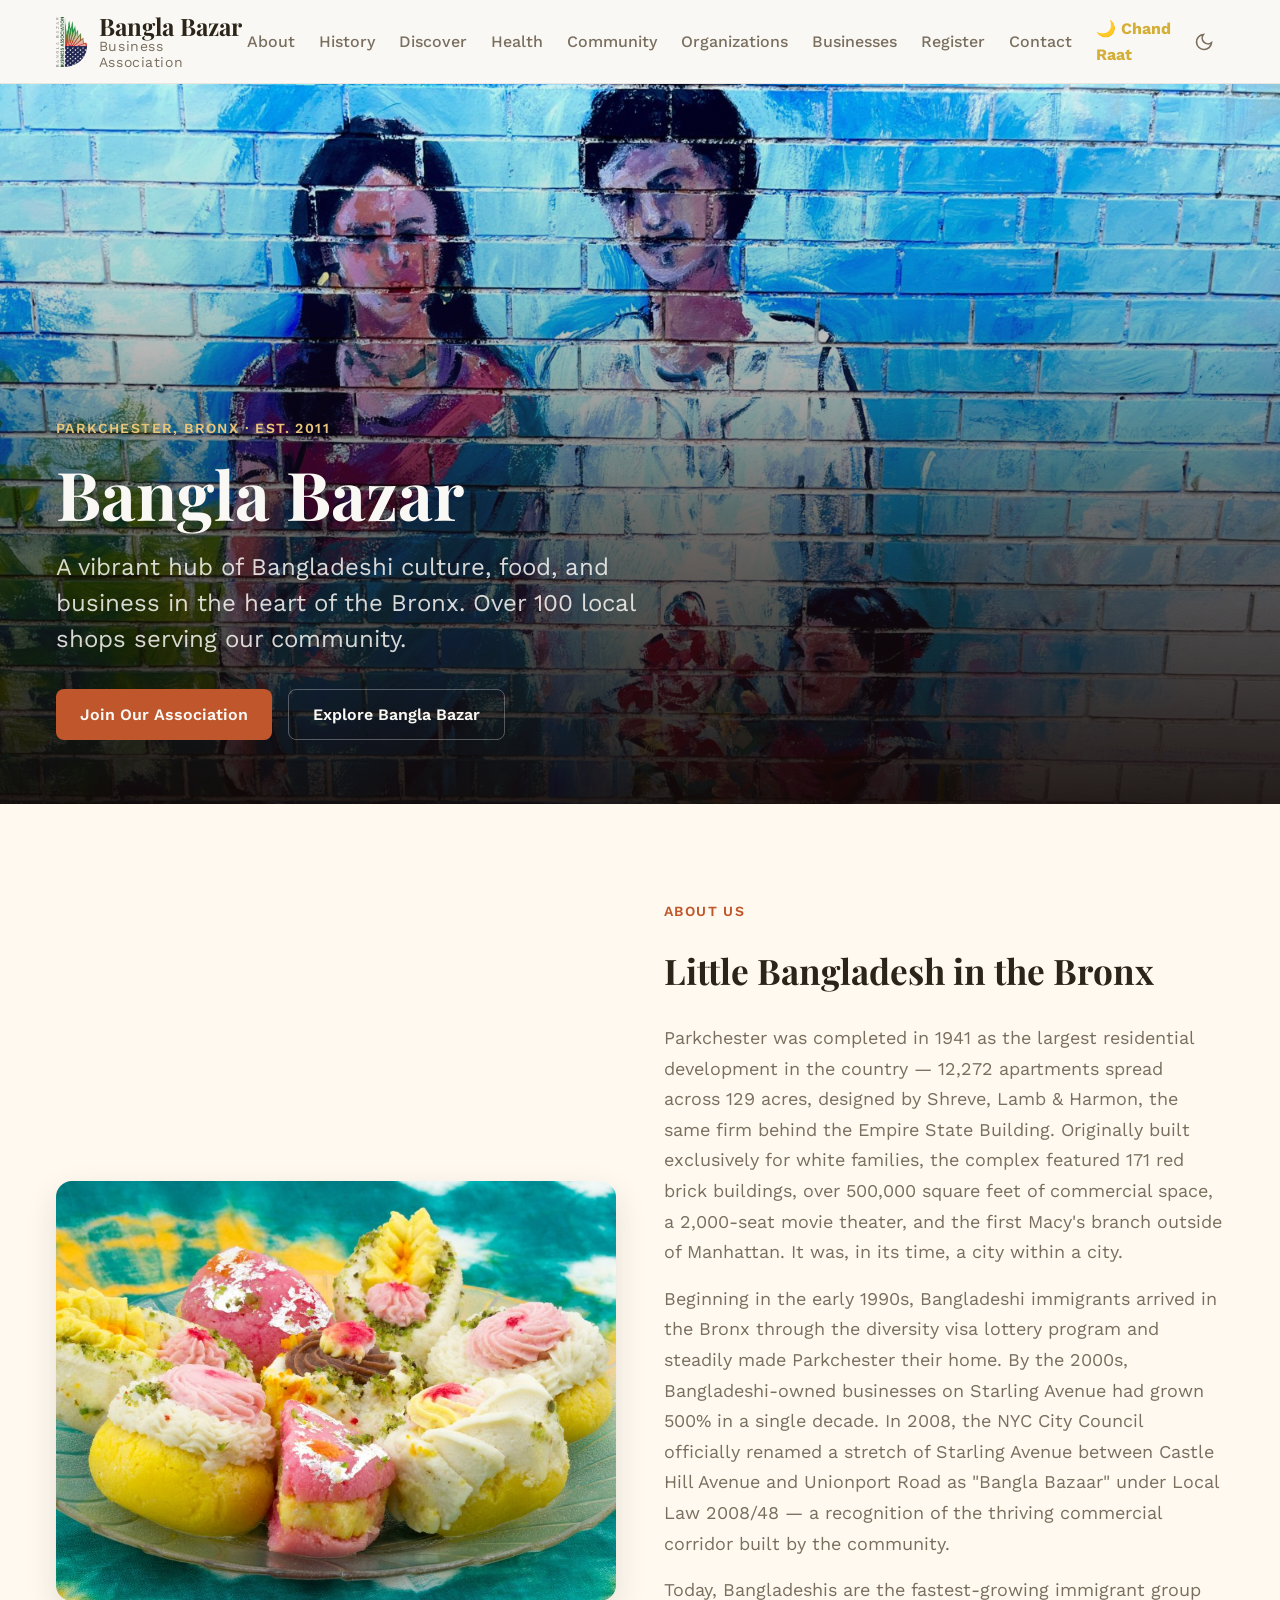
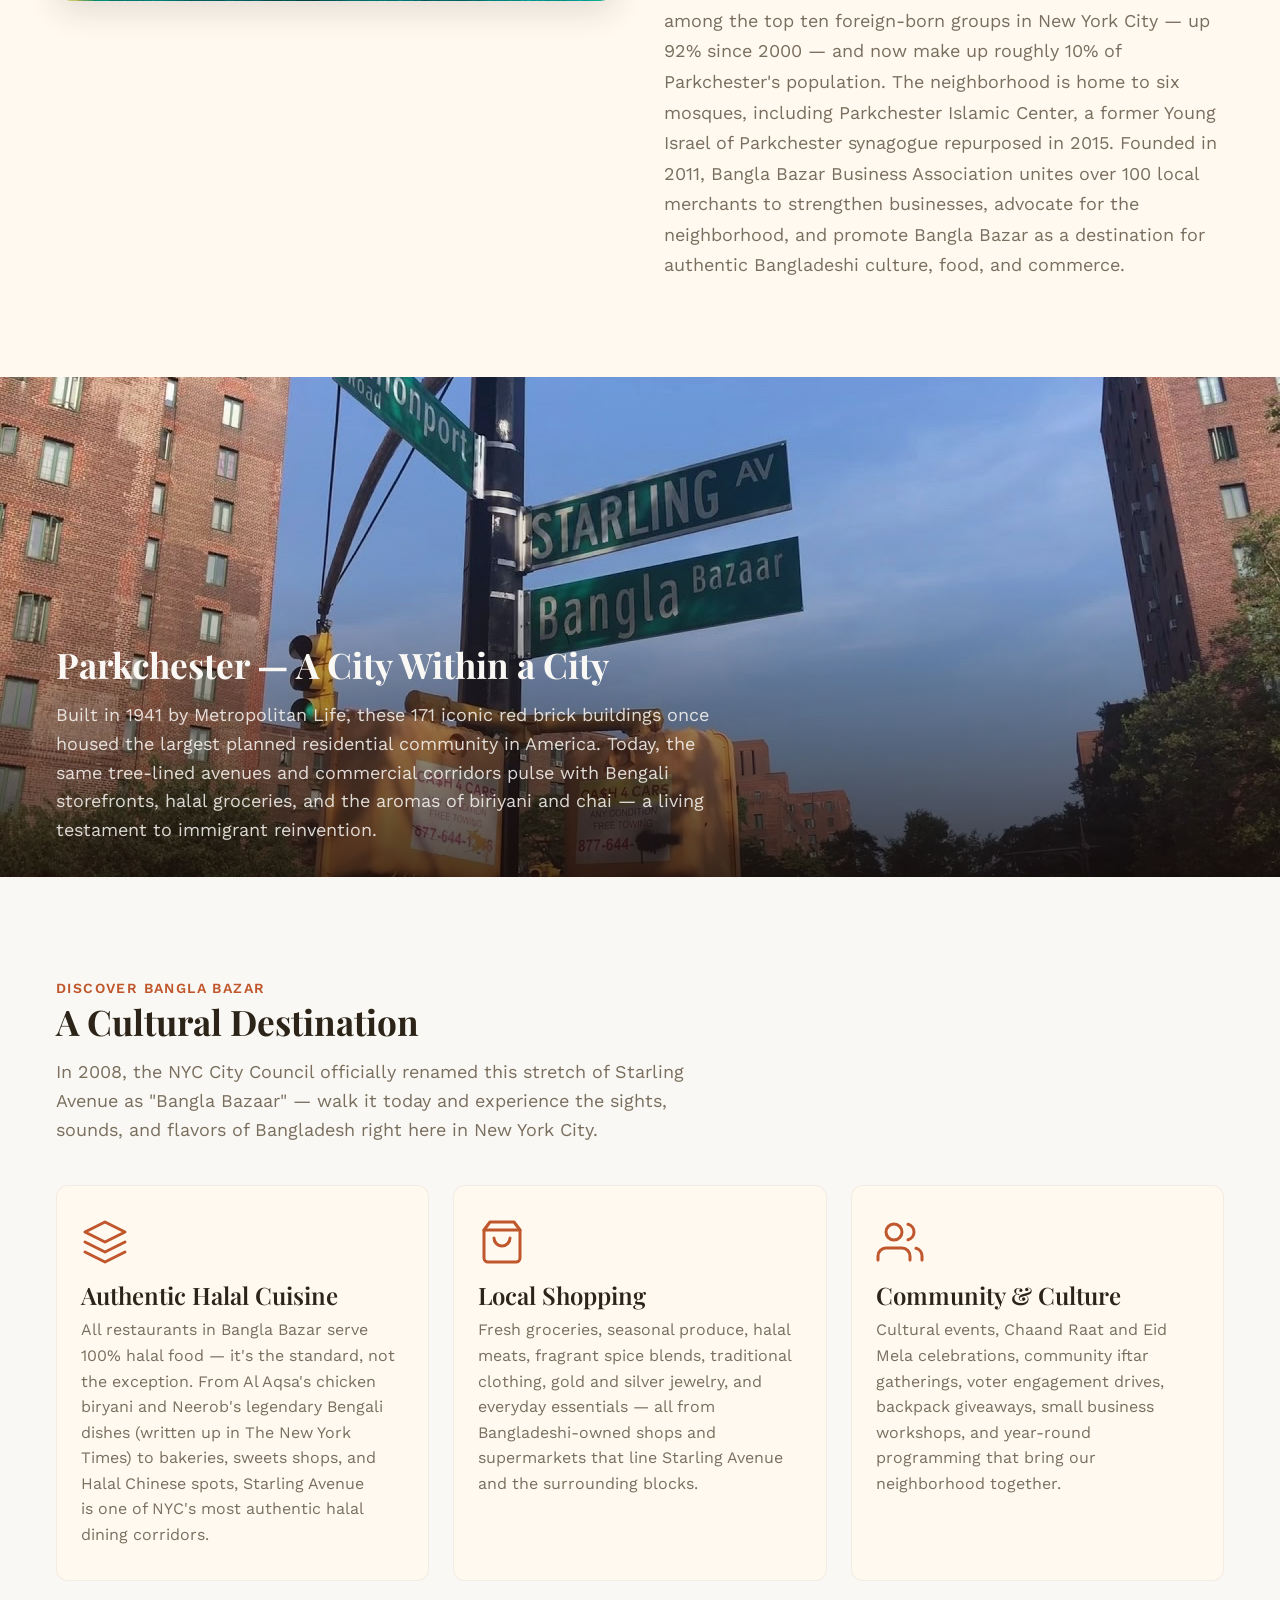
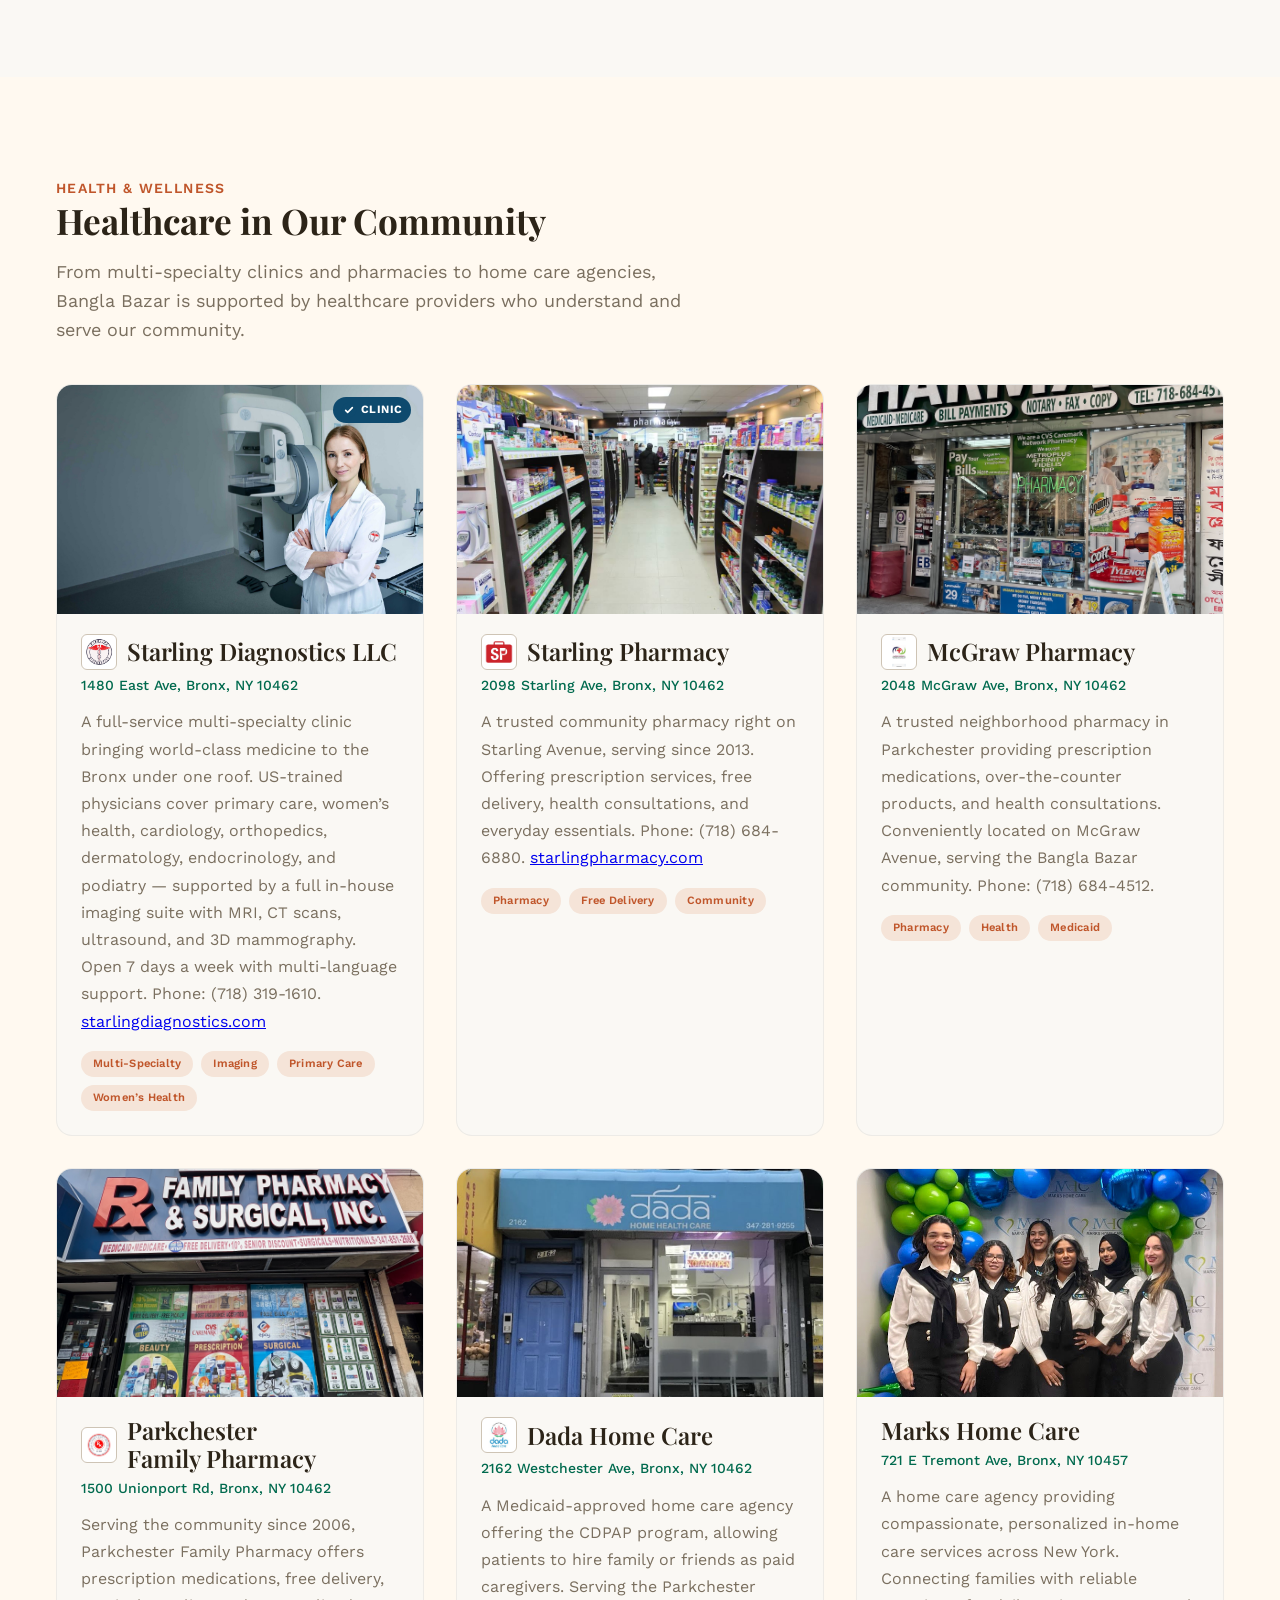
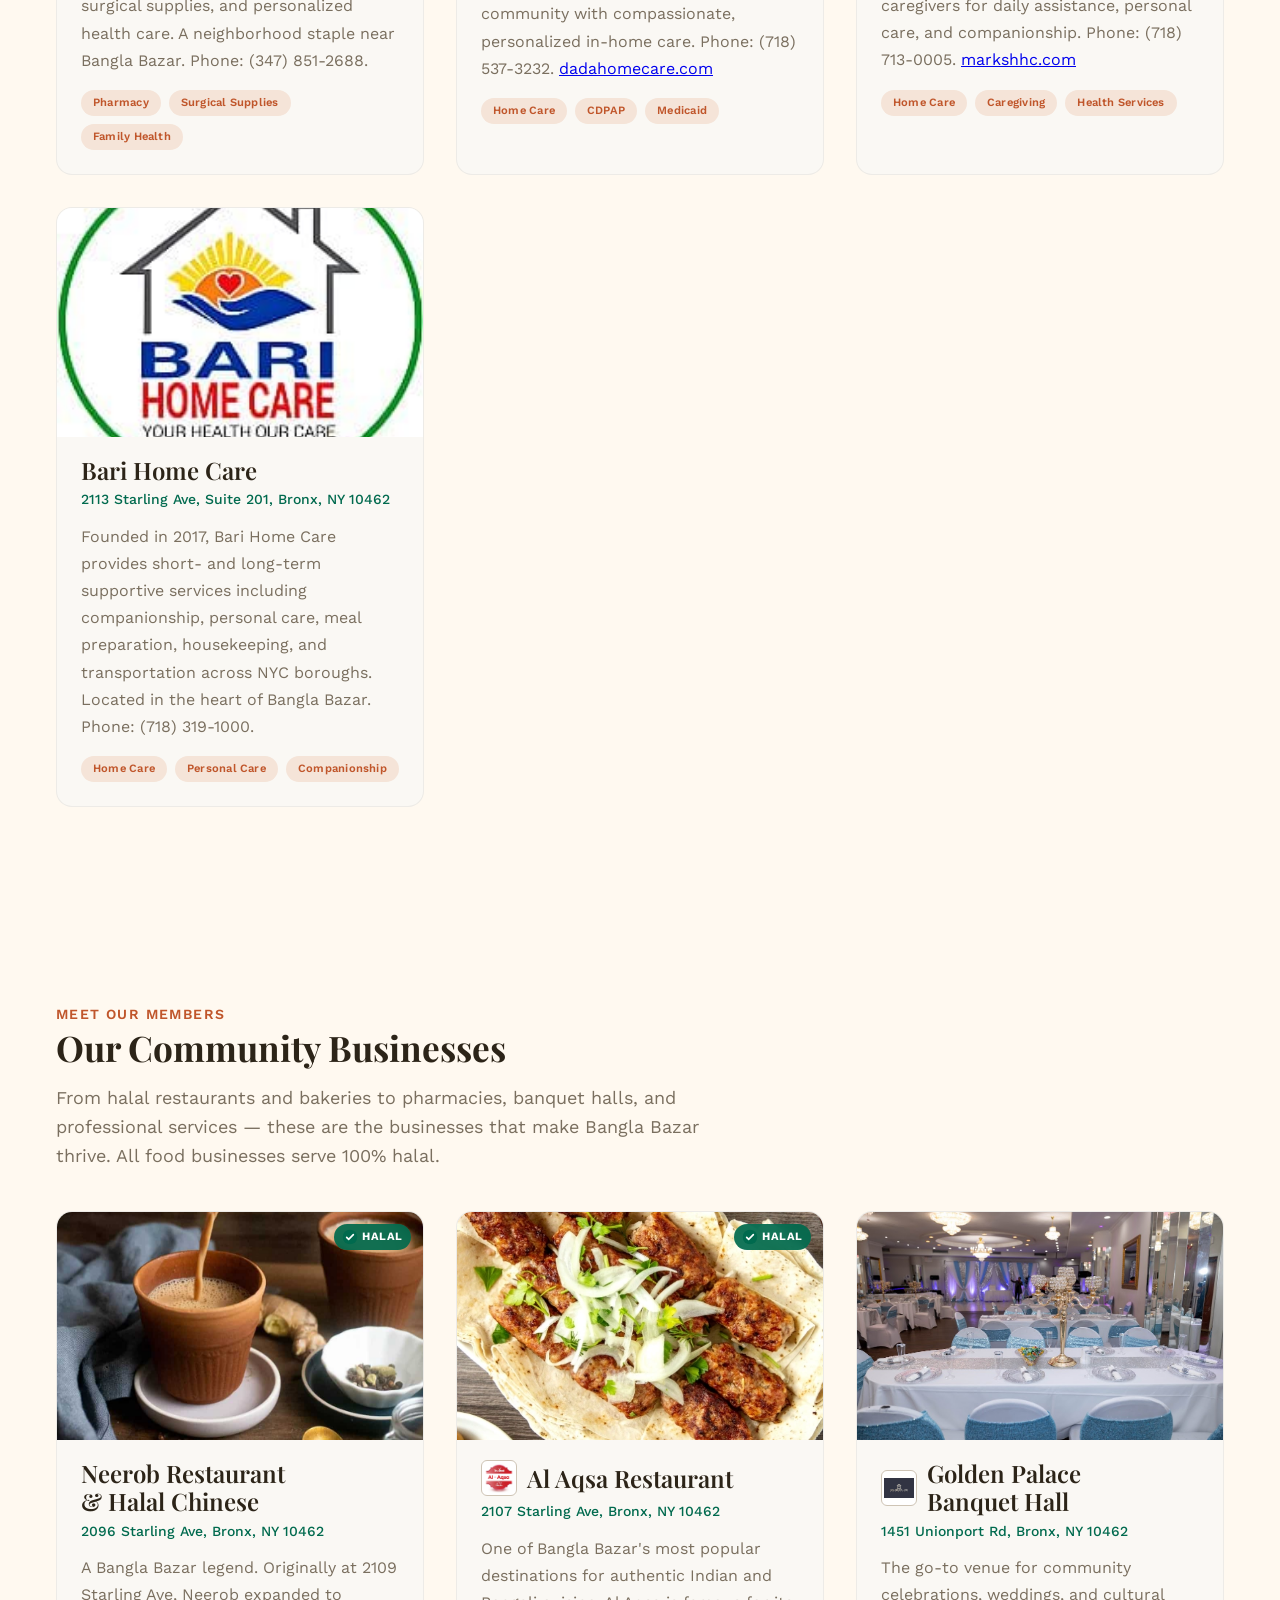
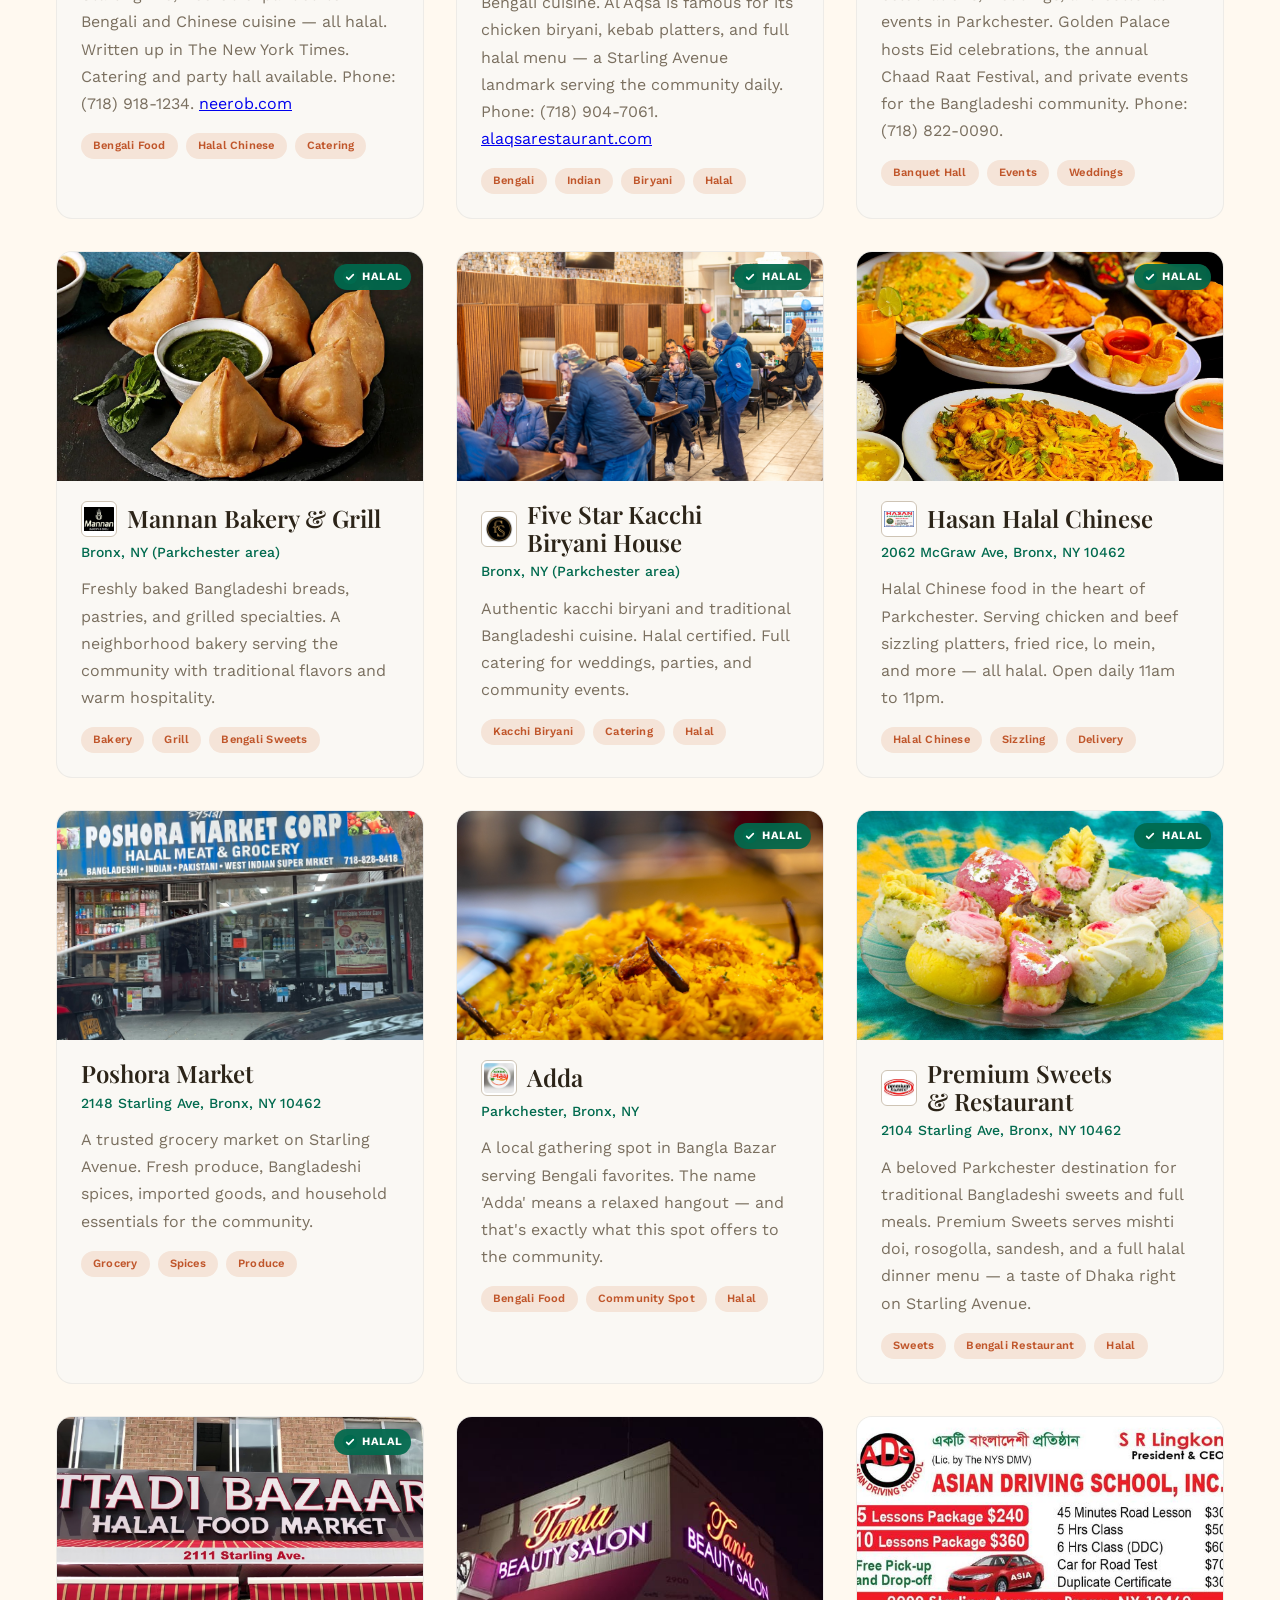
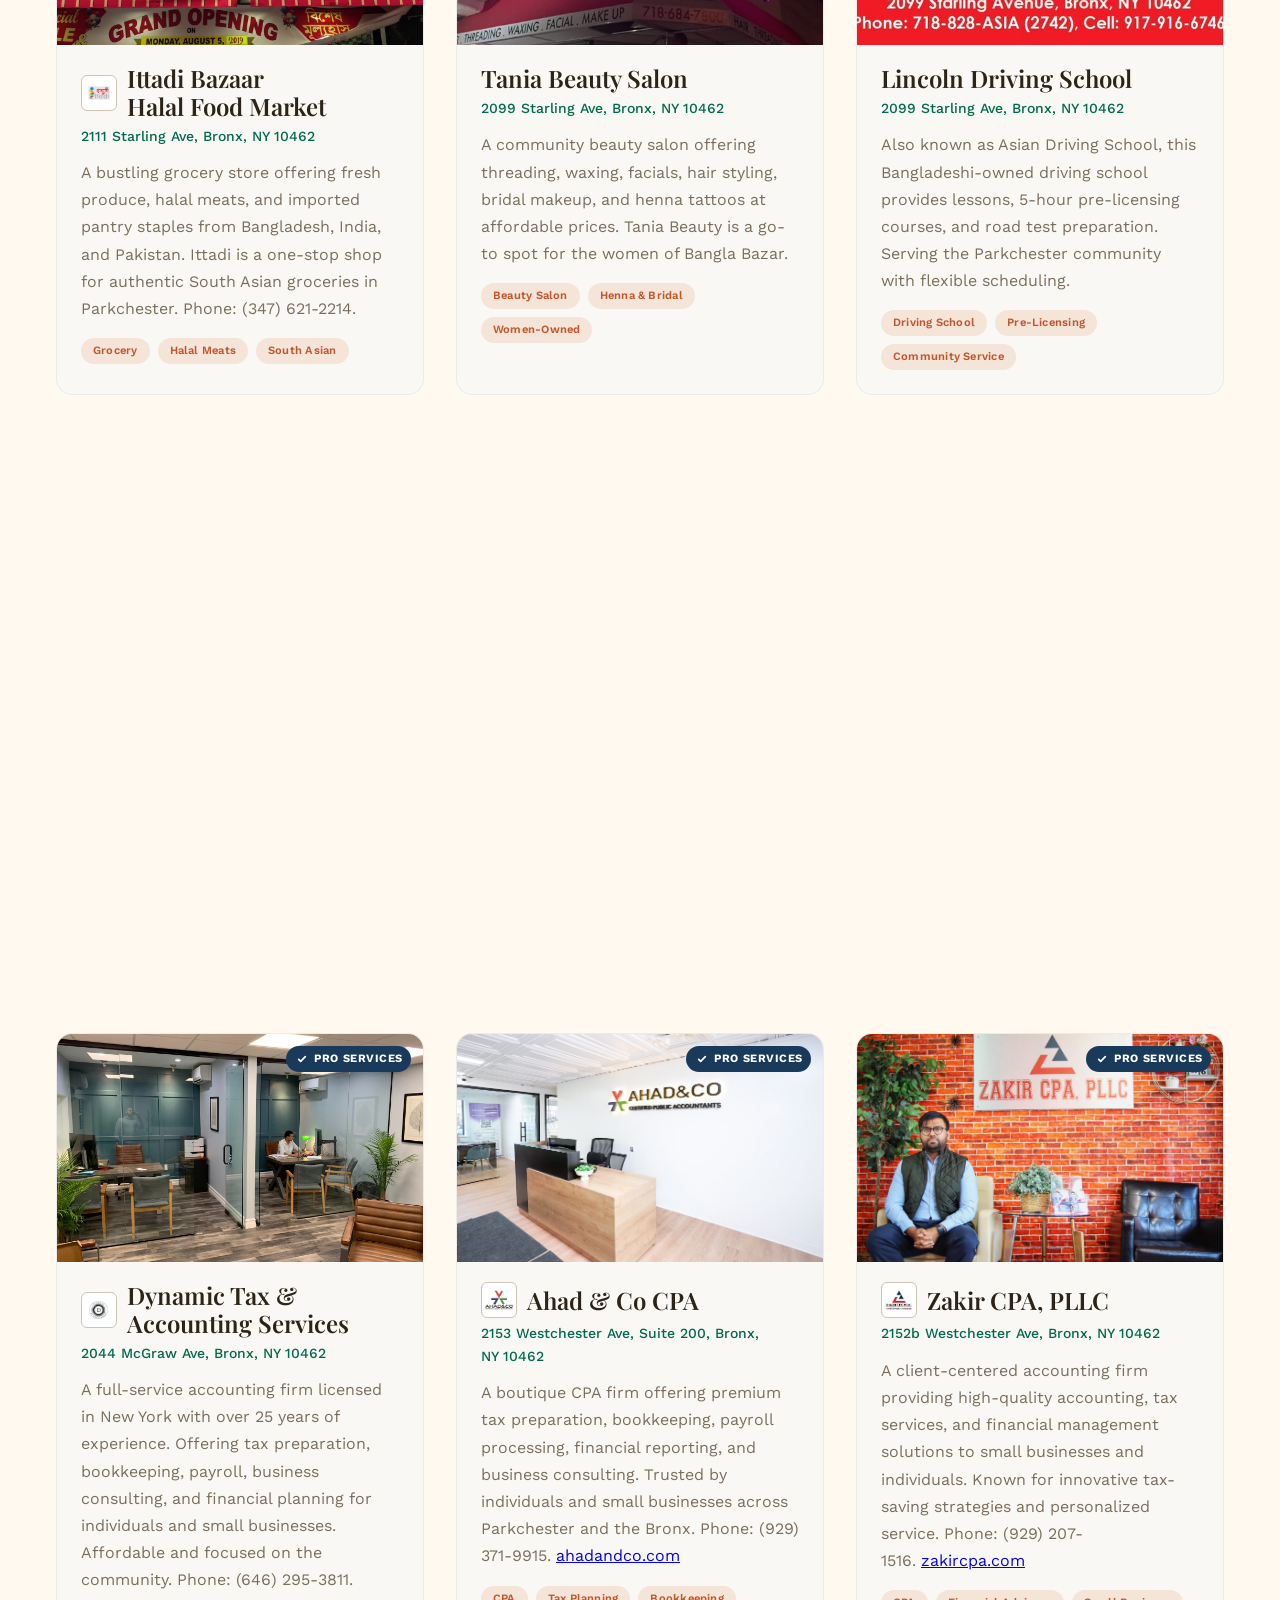
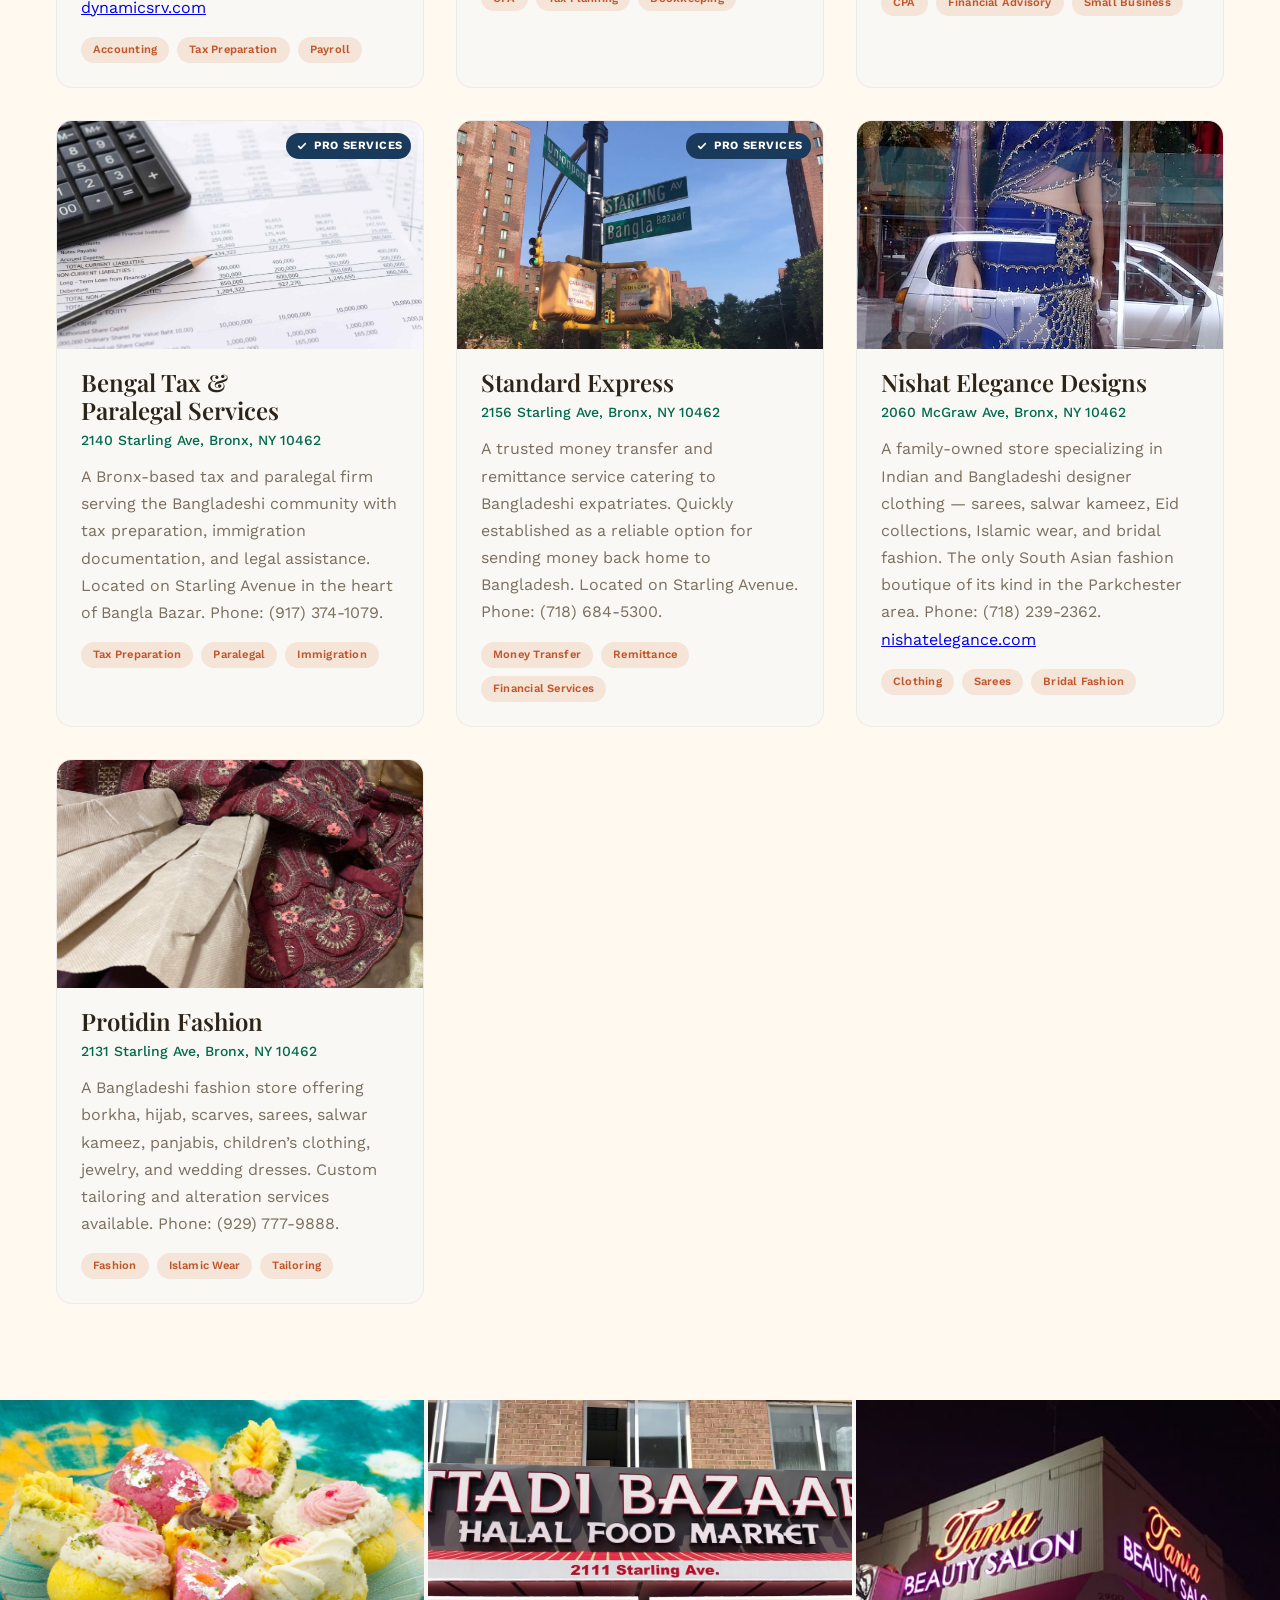
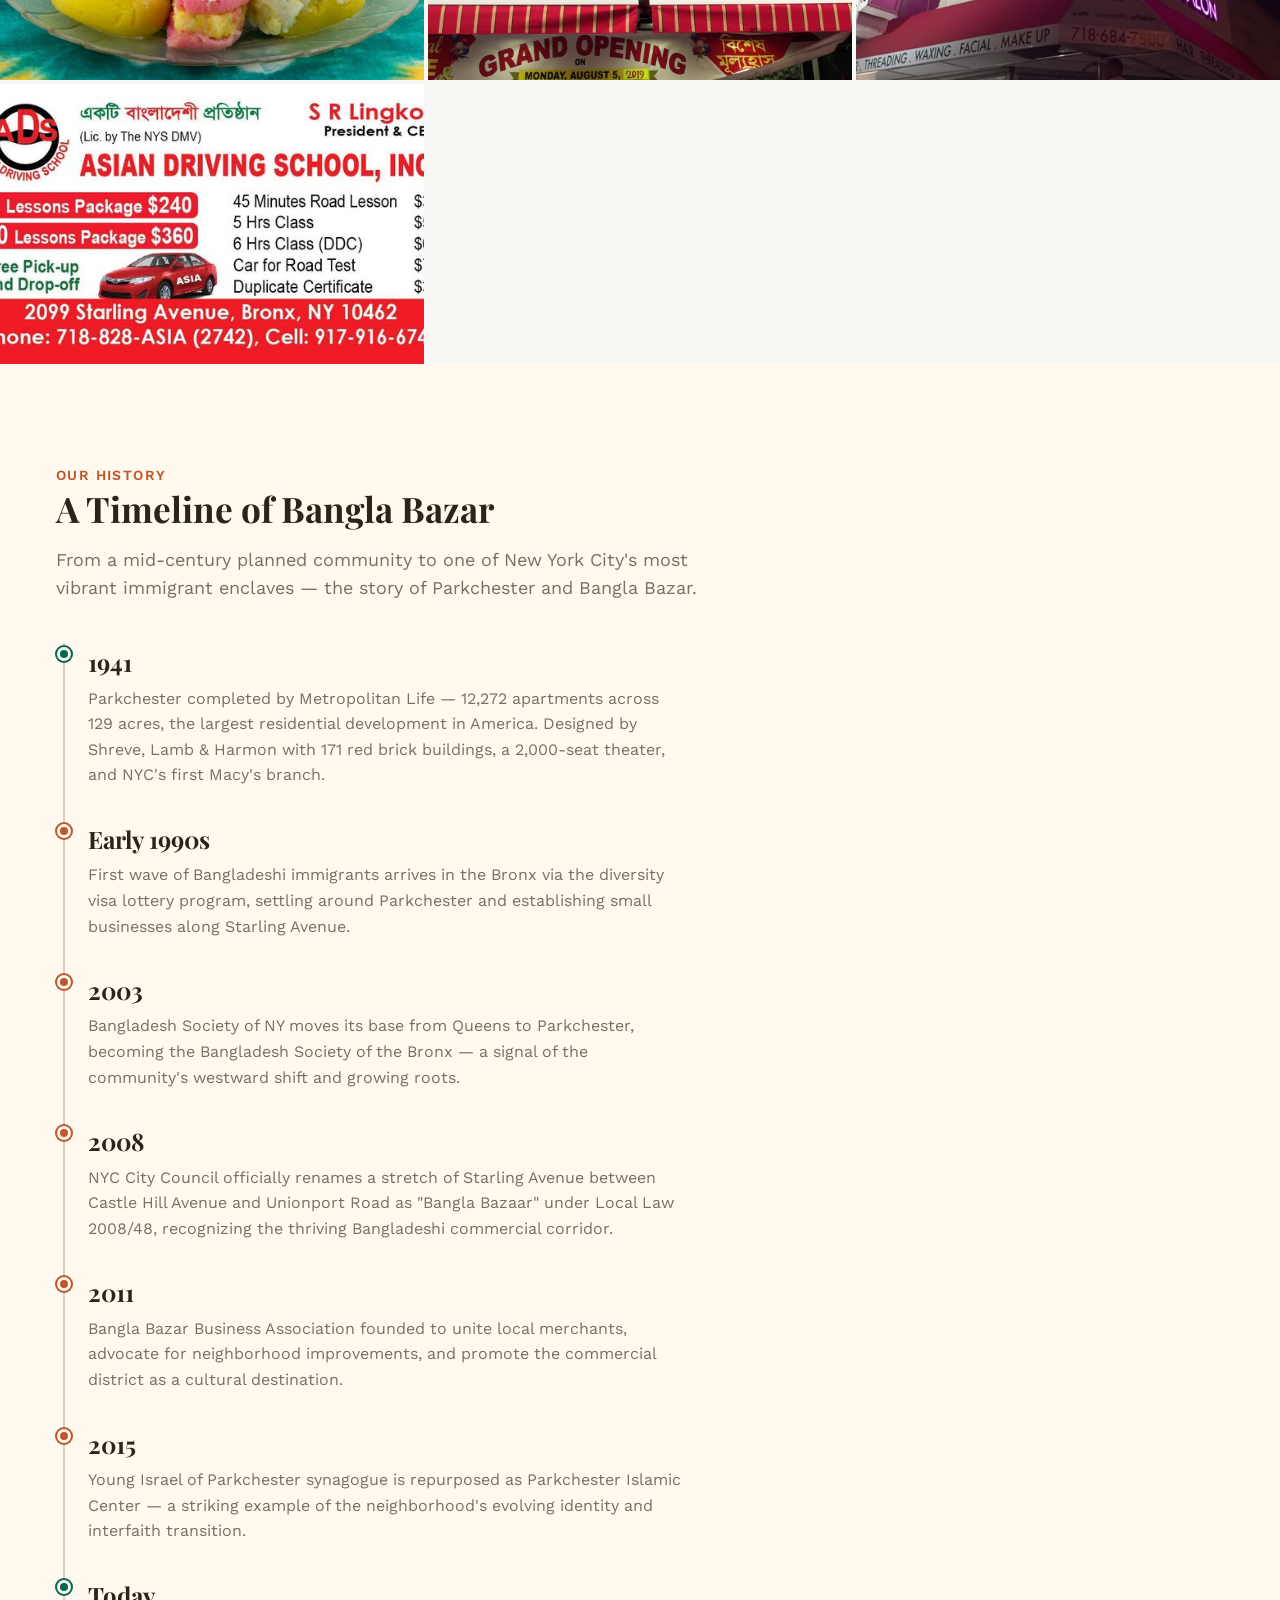
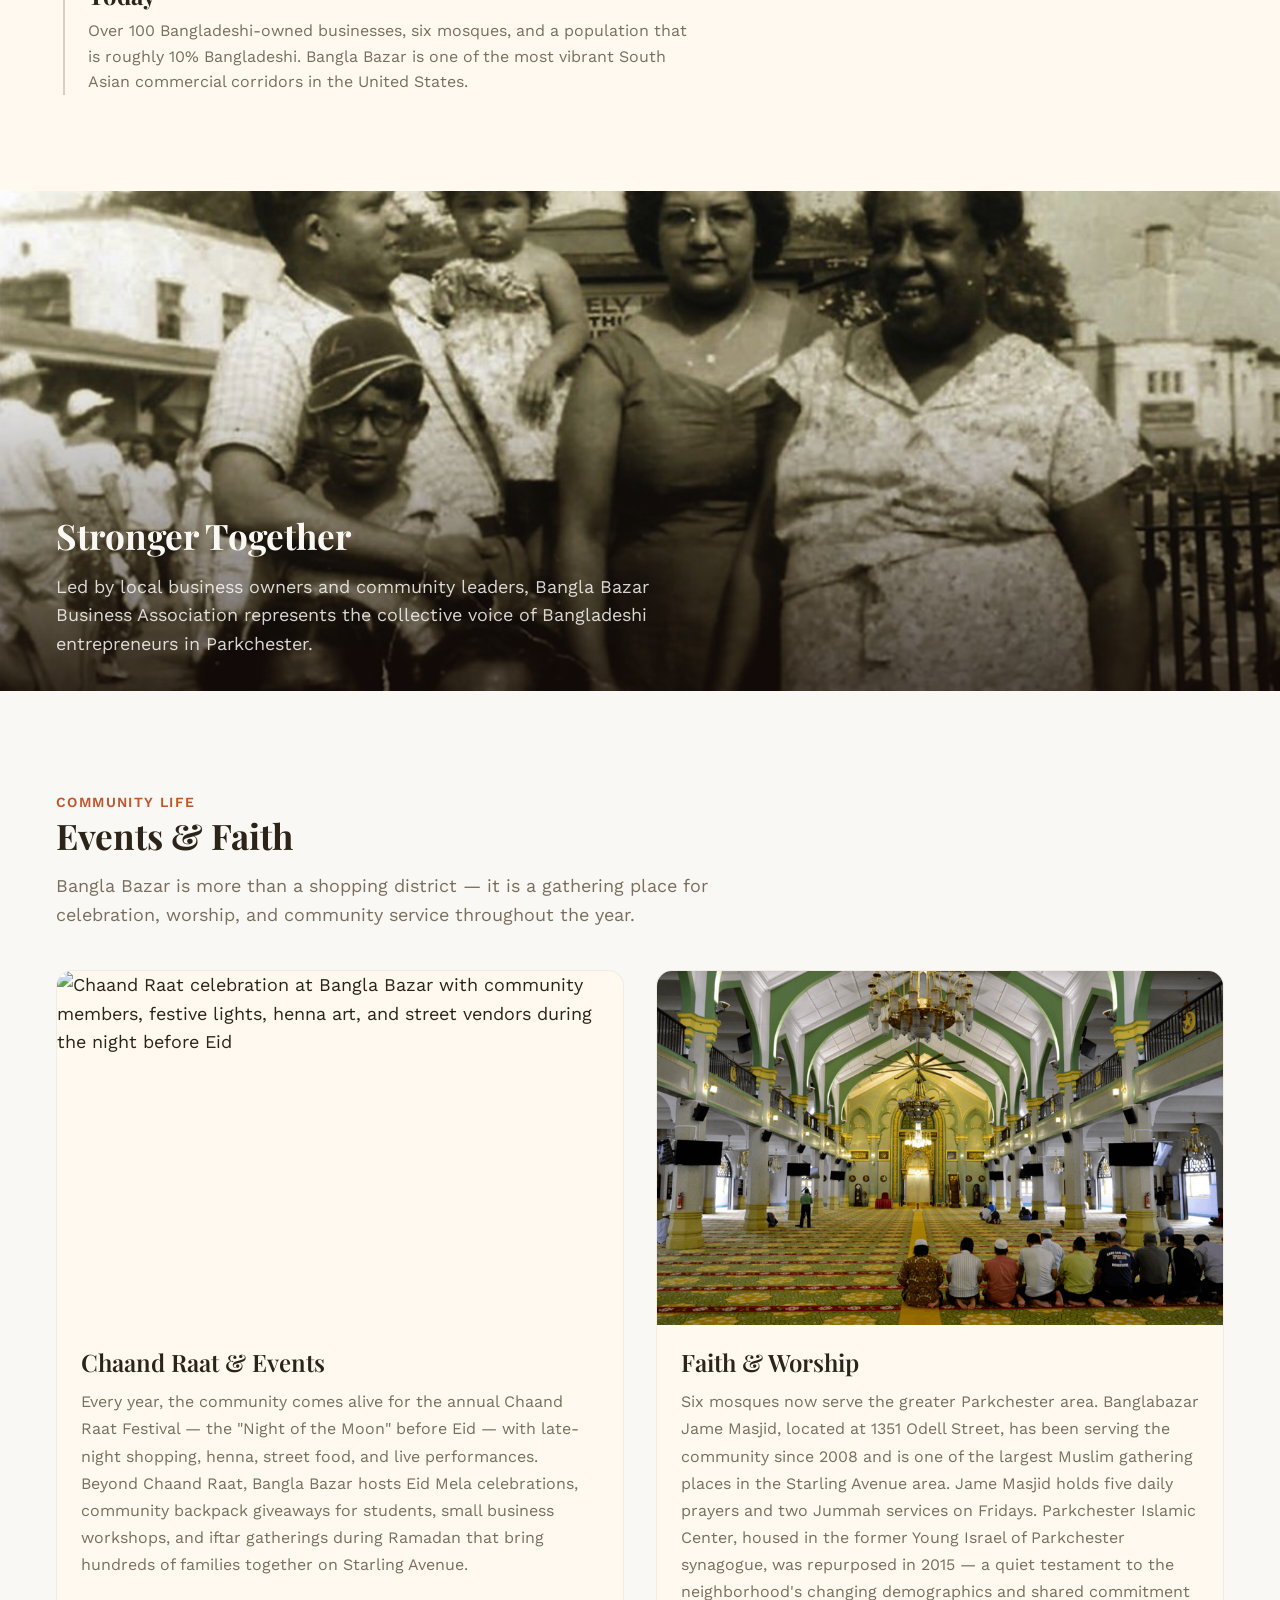
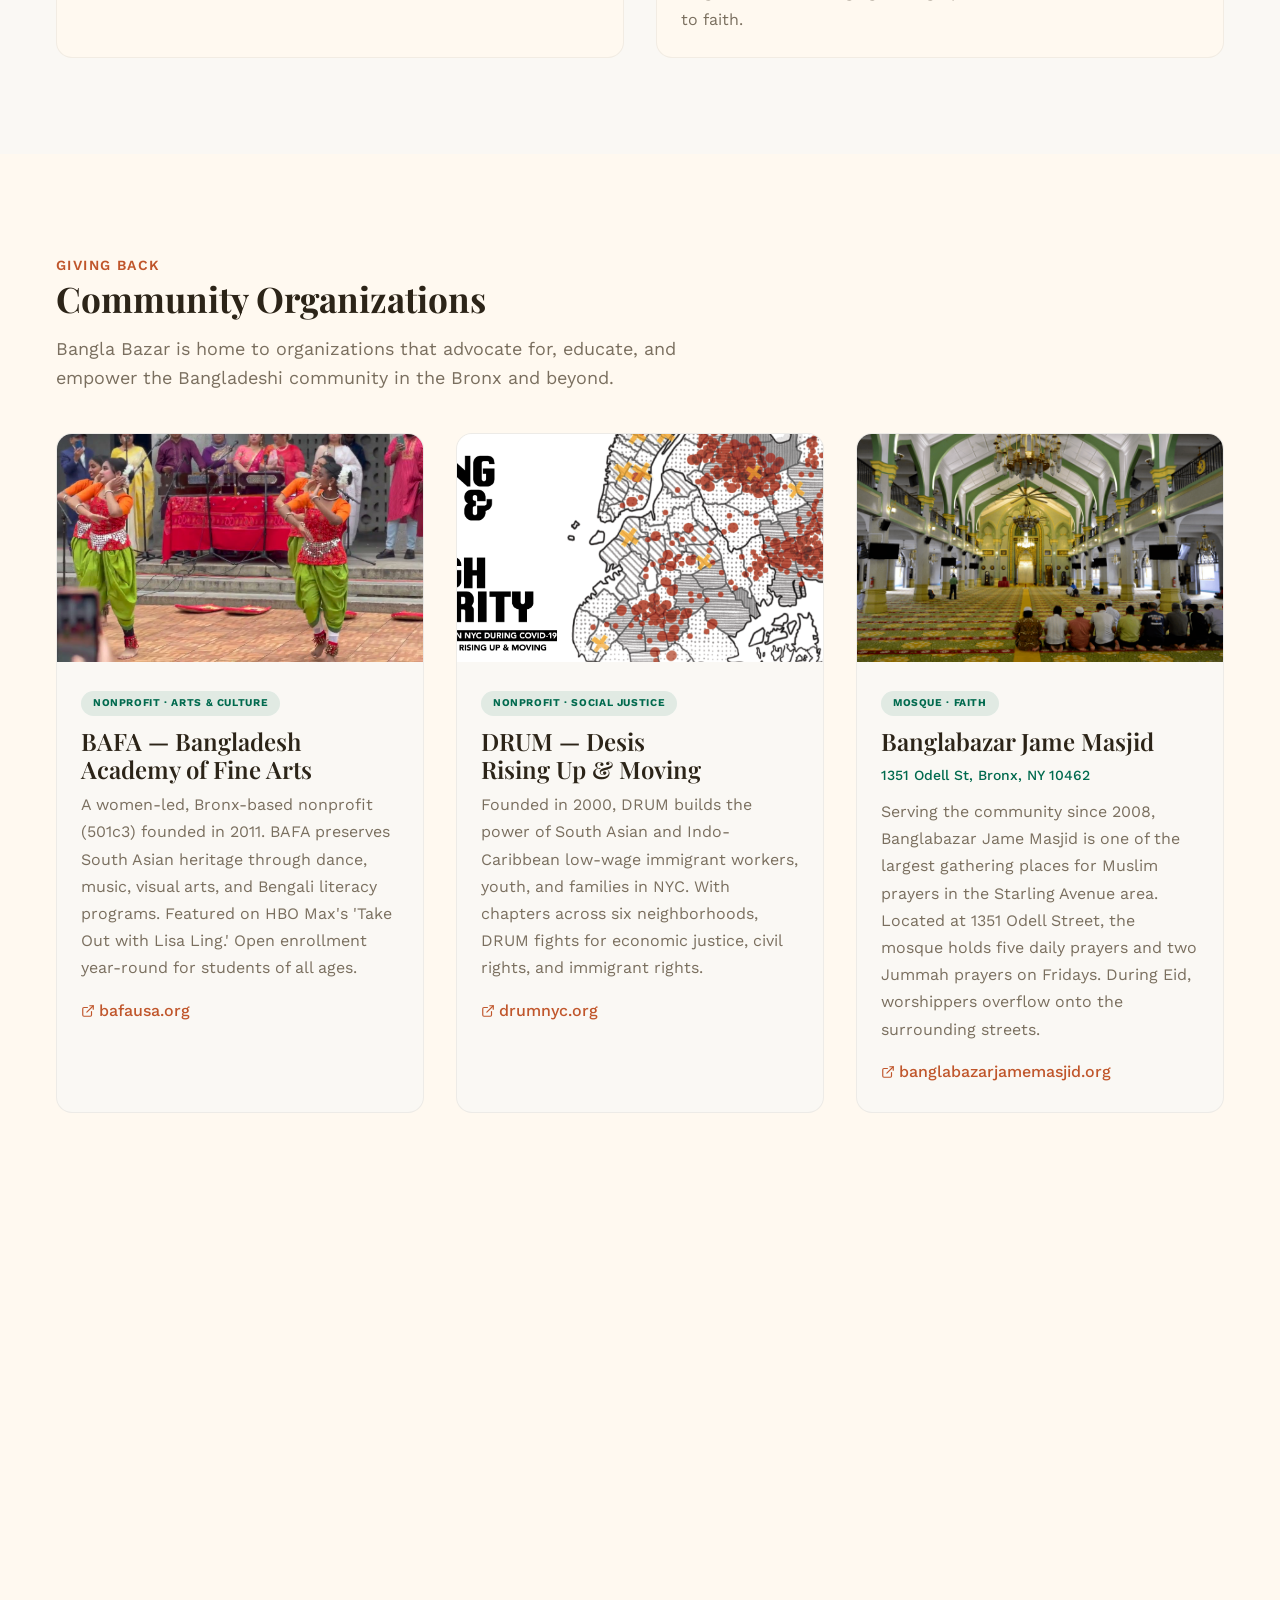
==== commit 04c45191: "Fix Dada Home Care logo (use proper square version), replace Bari/Marks Home Care images" ====
--- a/index.html
+++ b/index.html
@@ -783,7 +783,7 @@
       <!-- Marks Home Care -->
       <div class="halal-dining__card reveal">
         <div class="halal-dining__card-image-wrap">
-          <img class="halal-dining__card-image" src="./assets/dynamic-tax-team.jpg" alt="Marks Home Care professional care team" loading="lazy" width="400" height="211">
+          <img class="halal-dining__card-image" src="./assets/marks-homecare.jpg" alt="Marks Home Care team at their Bronx office" loading="lazy" width="800" height="450">
         </div>
         <div class="halal-dining__card-body">
           <h3 class="halal-dining__card-title">Marks Home Care</h3>
@@ -800,7 +800,7 @@
       <!-- Bari Home Care -->
       <div class="halal-dining__card reveal">
         <div class="halal-dining__card-image-wrap">
-          <img class="halal-dining__card-image" src="./assets/bari-homecare.jpg" alt="Bari Home Care office on Starling Avenue, Parkchester, Bronx" loading="lazy" width="754" height="556">
+          <img class="halal-dining__card-image" src="./assets/bari-homecare.jpg" alt="Bari Home Care logo — Your Health Our Care" loading="lazy" width="217" height="201">
         </div>
         <div class="halal-dining__card-body">
           <h3 class="halal-dining__card-title">Bari Home Care</h3>
